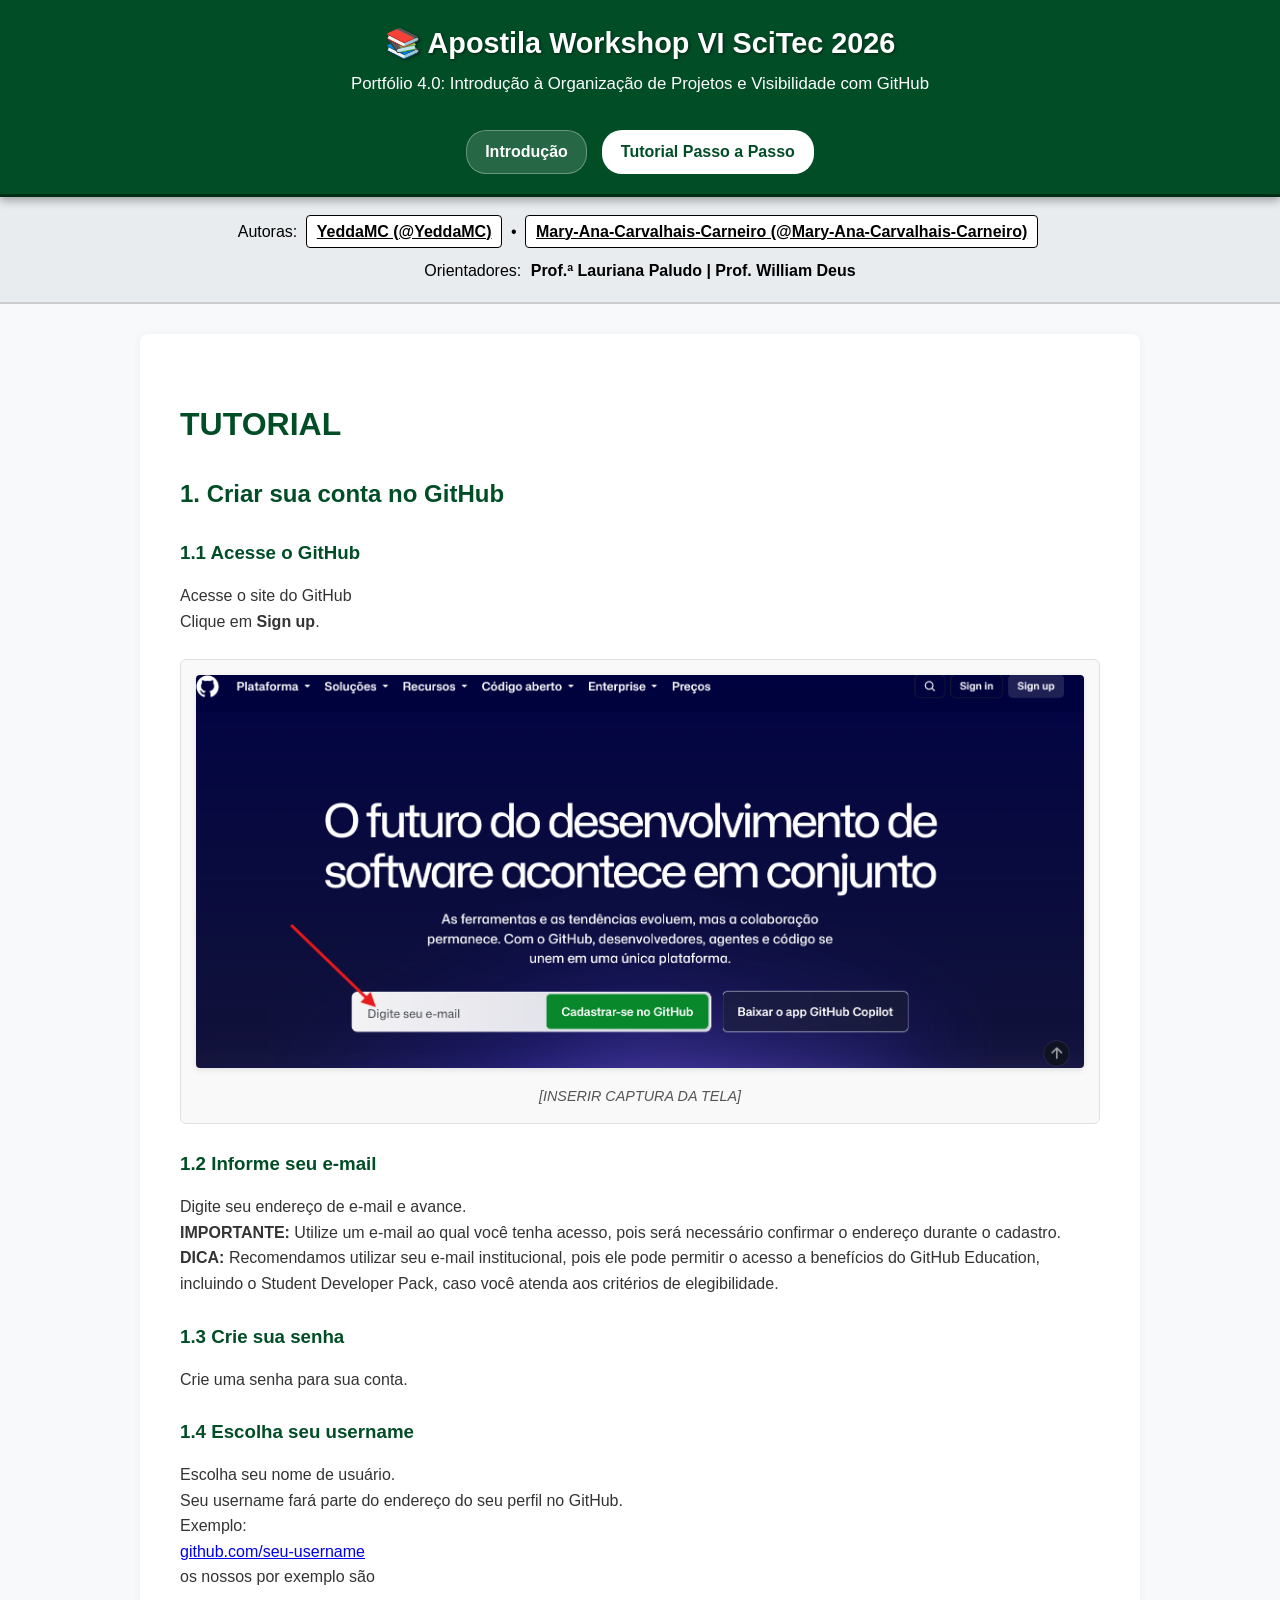
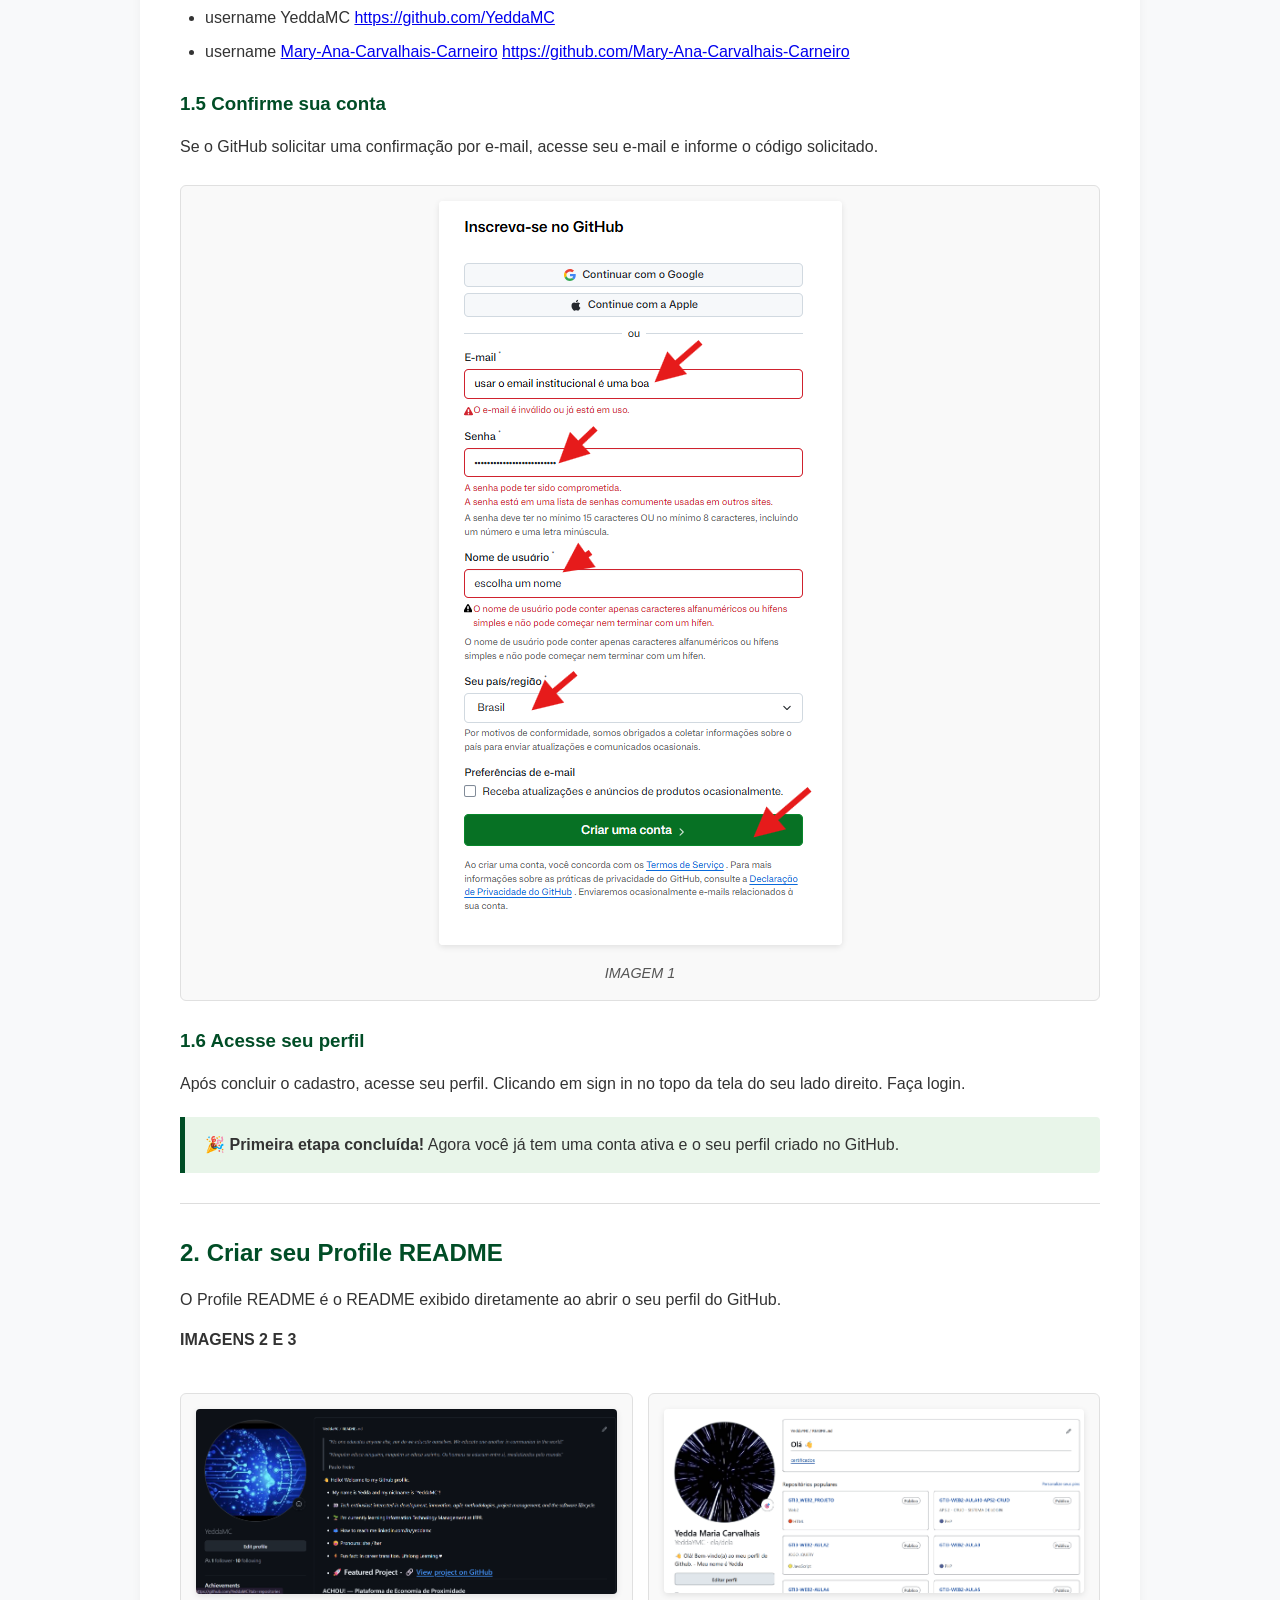
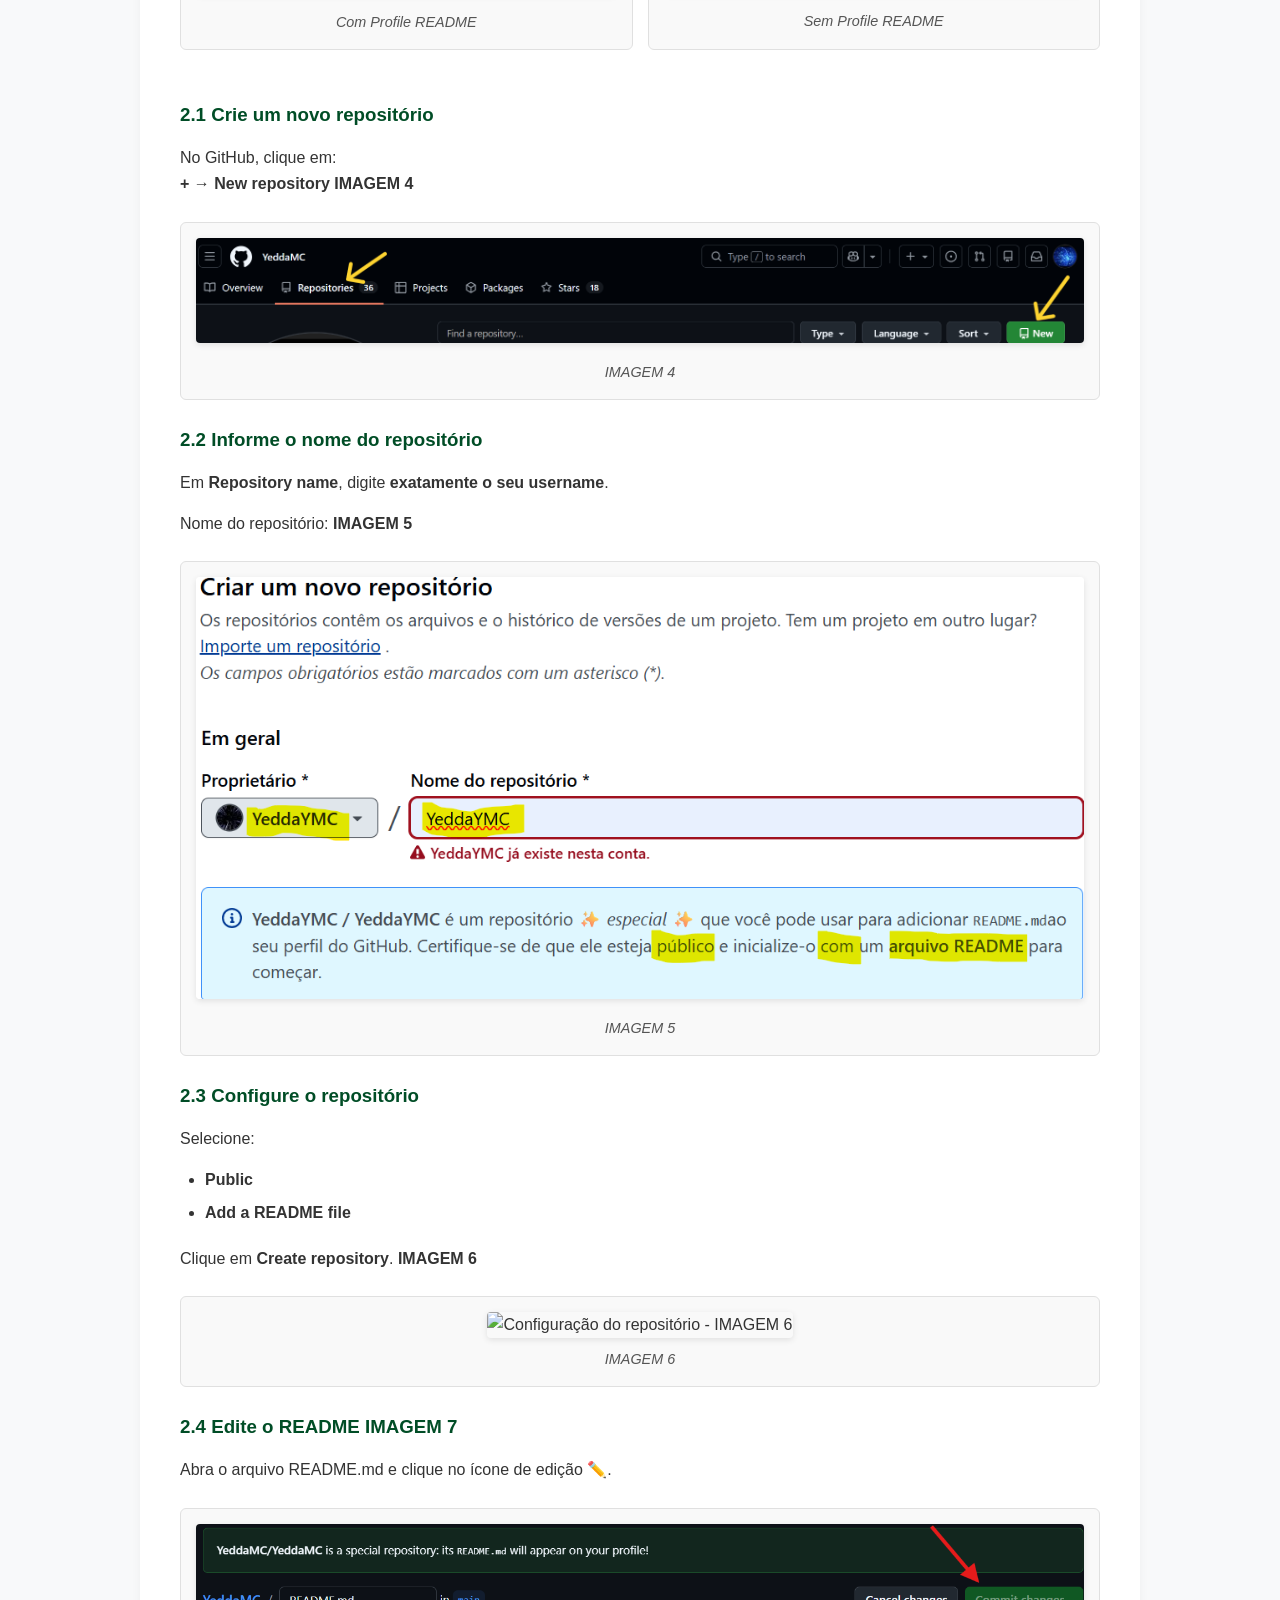
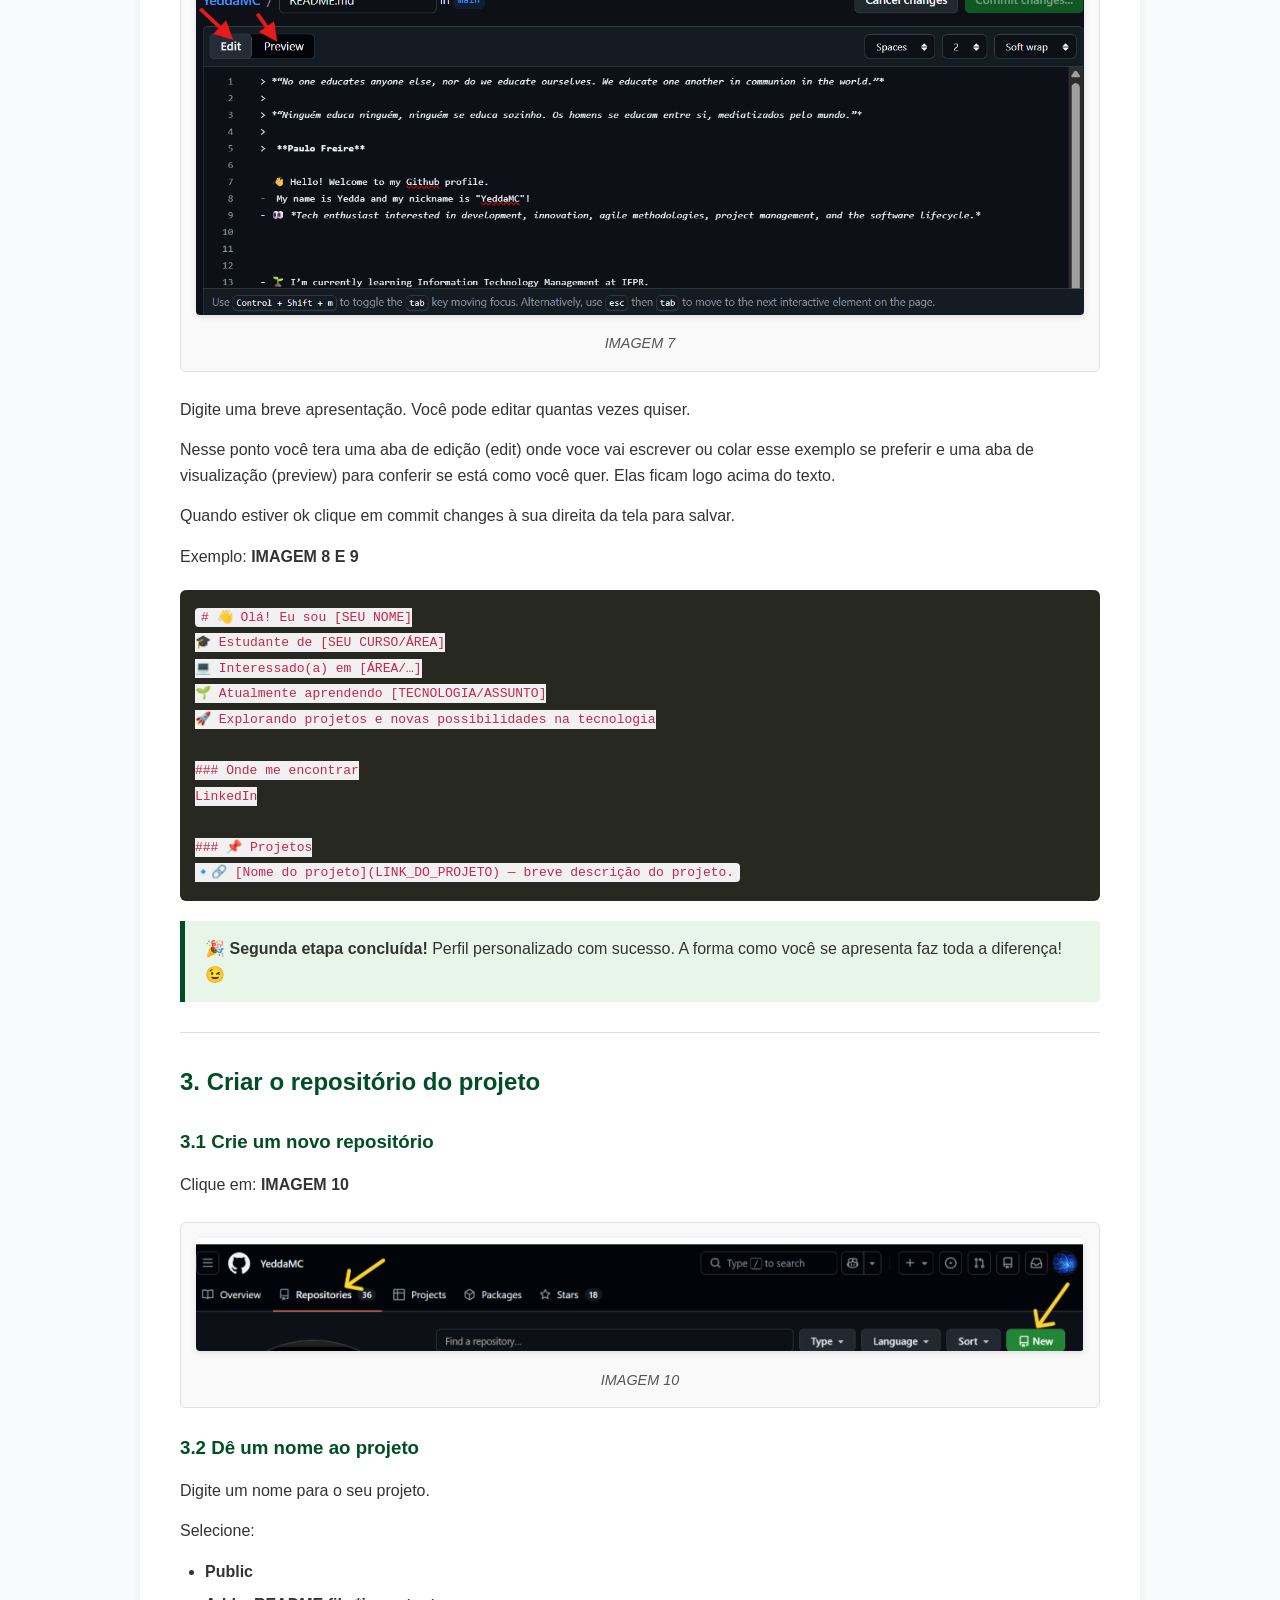
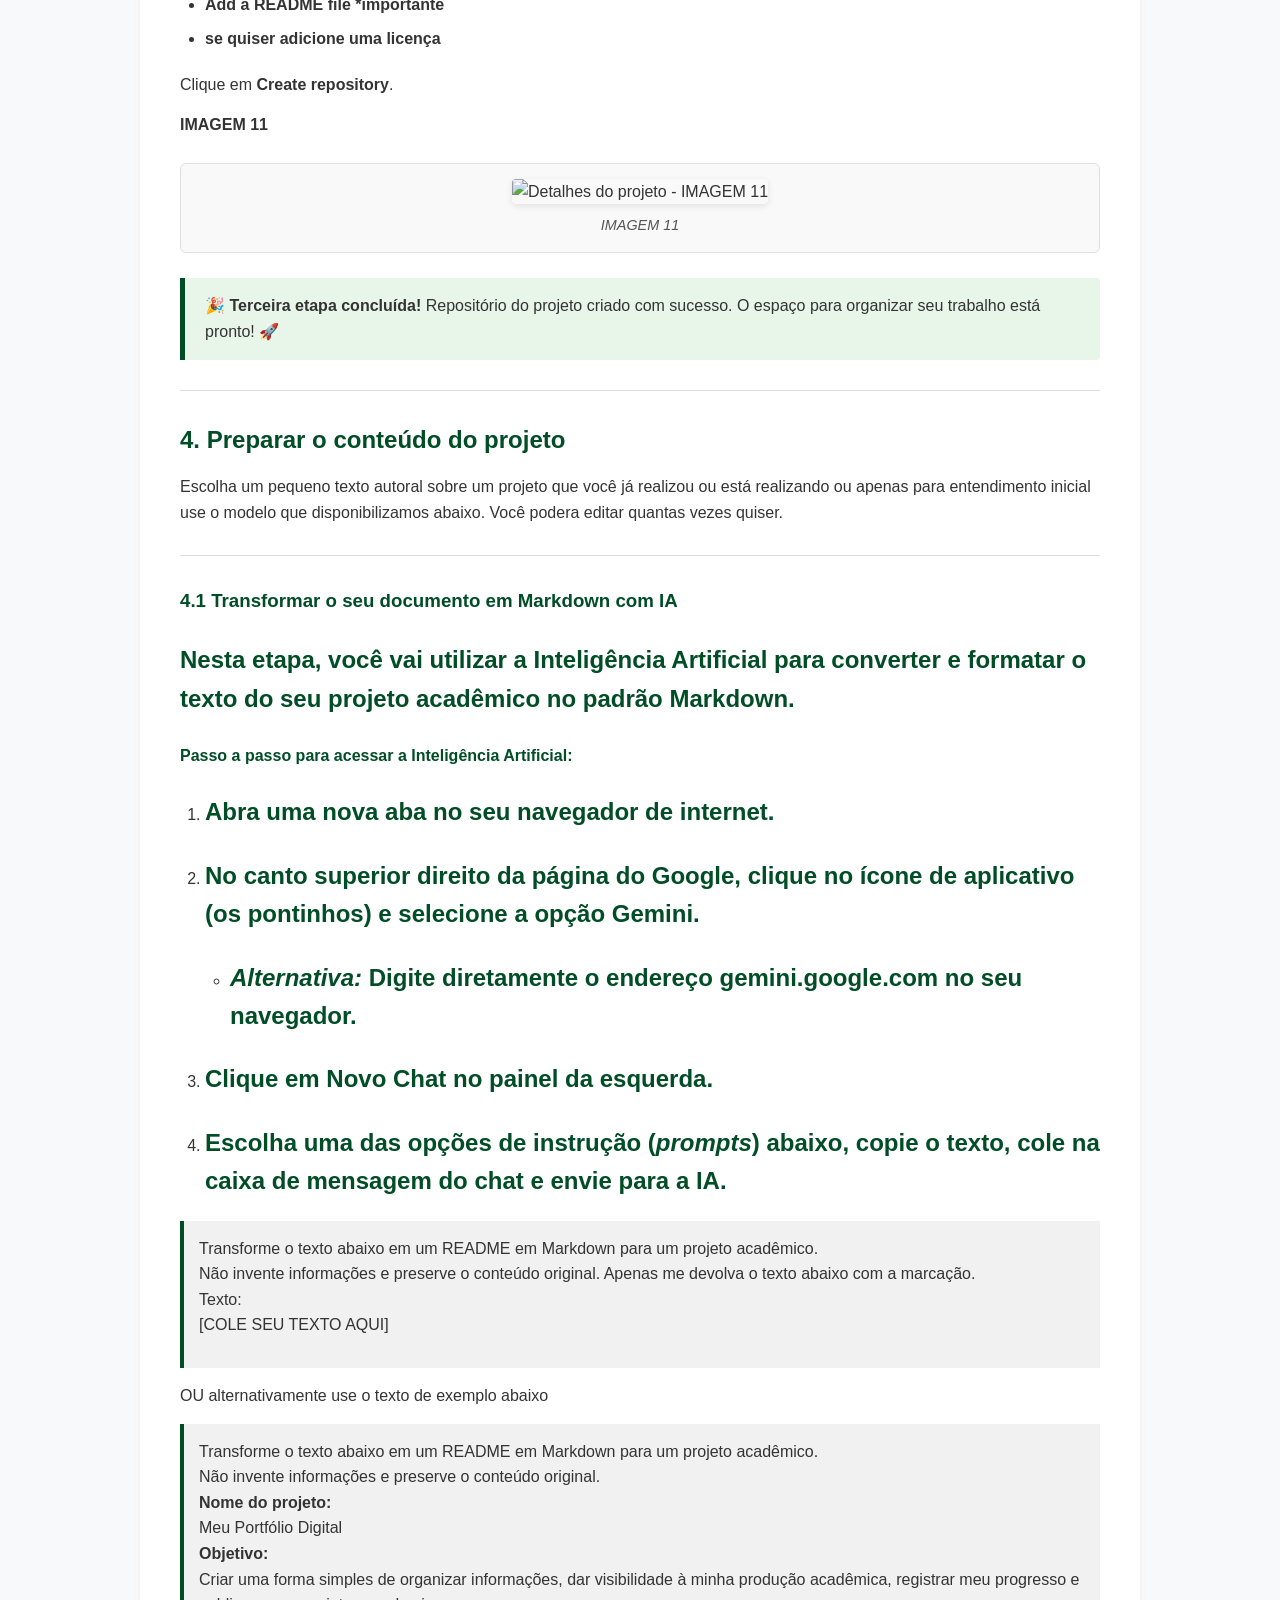
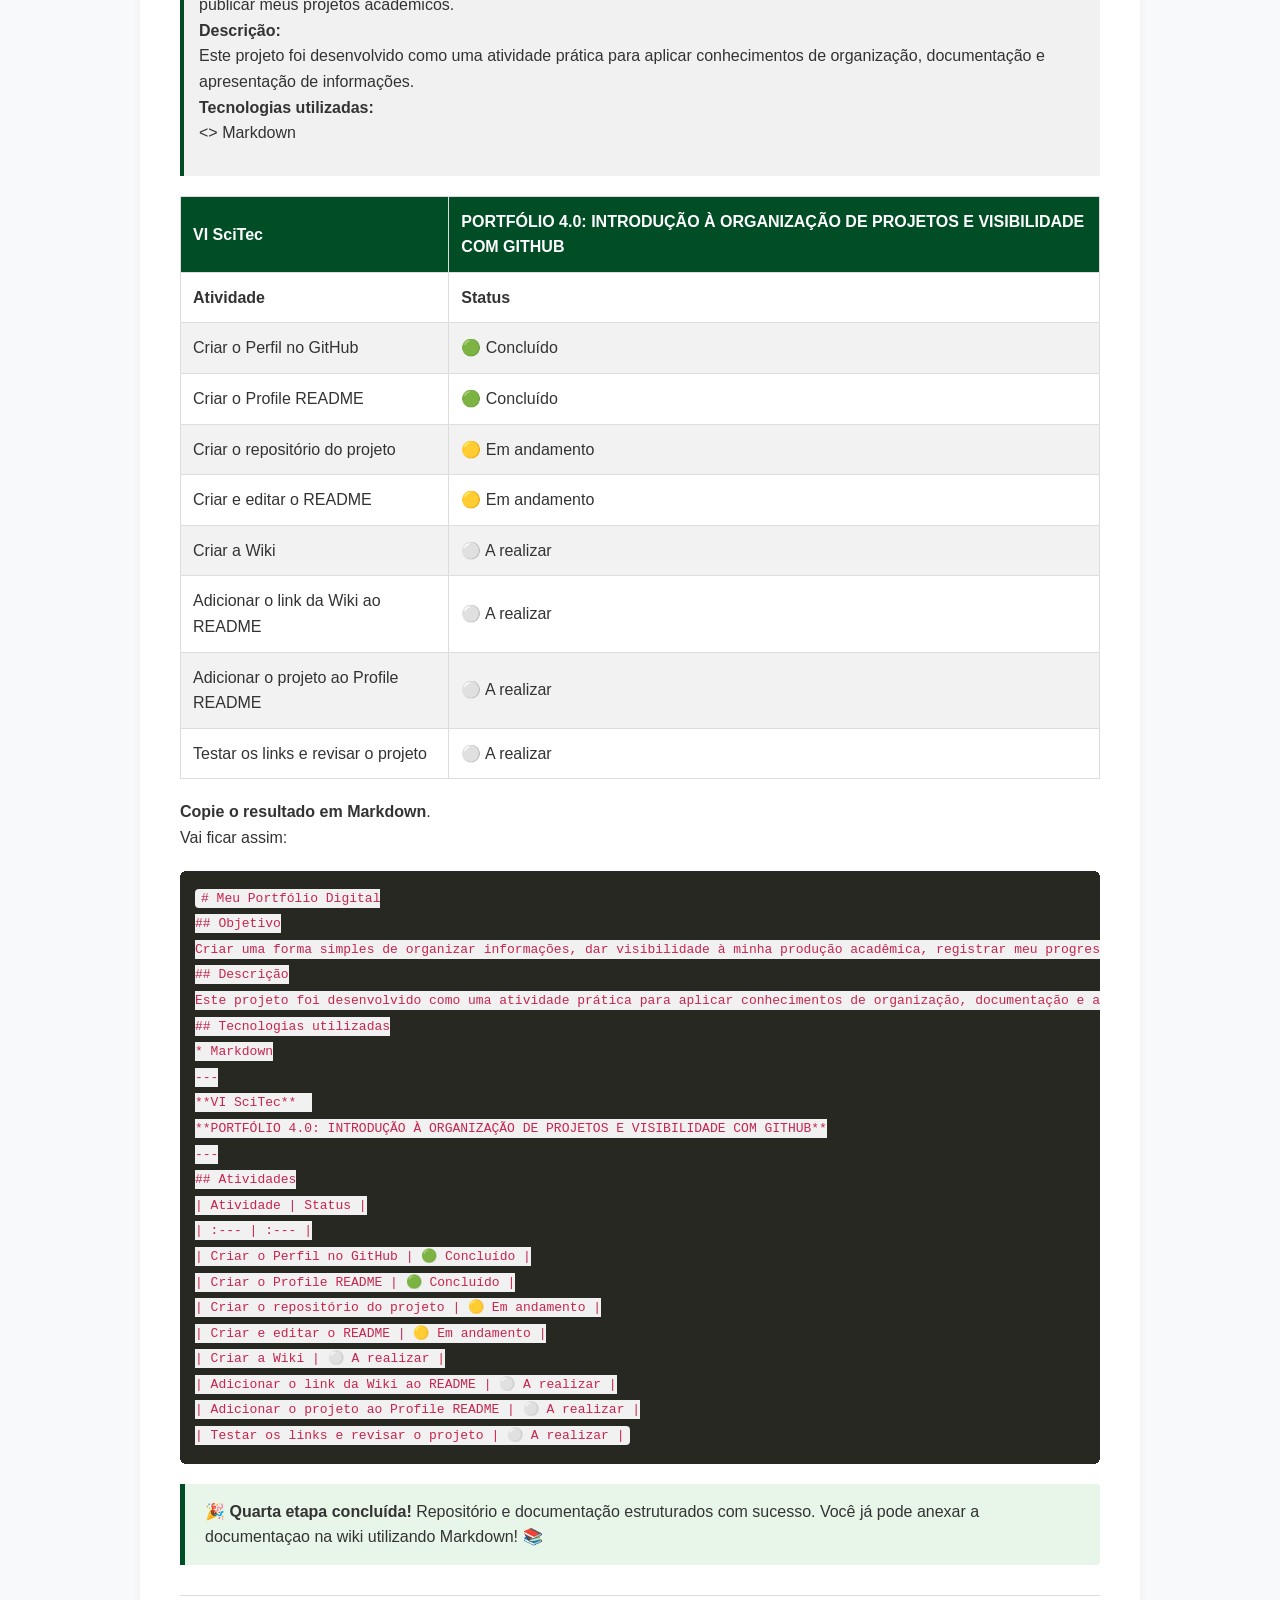
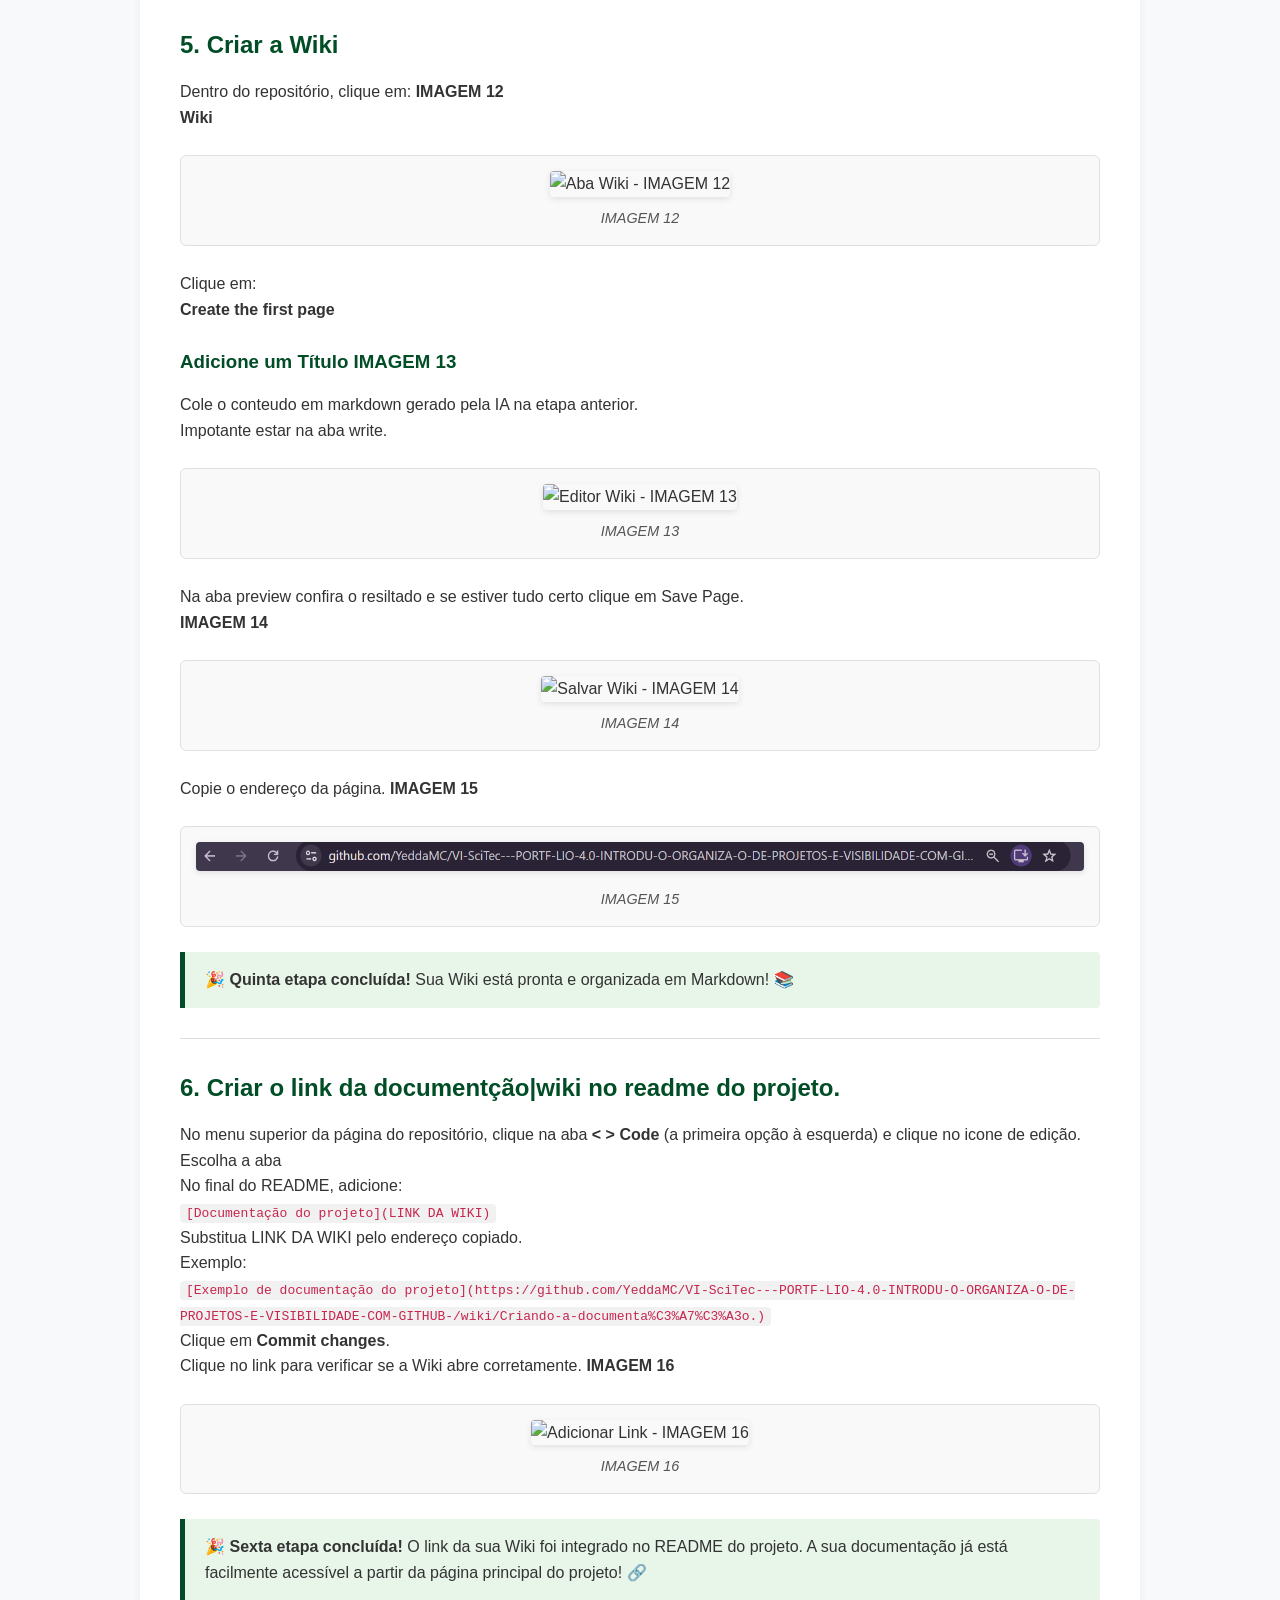
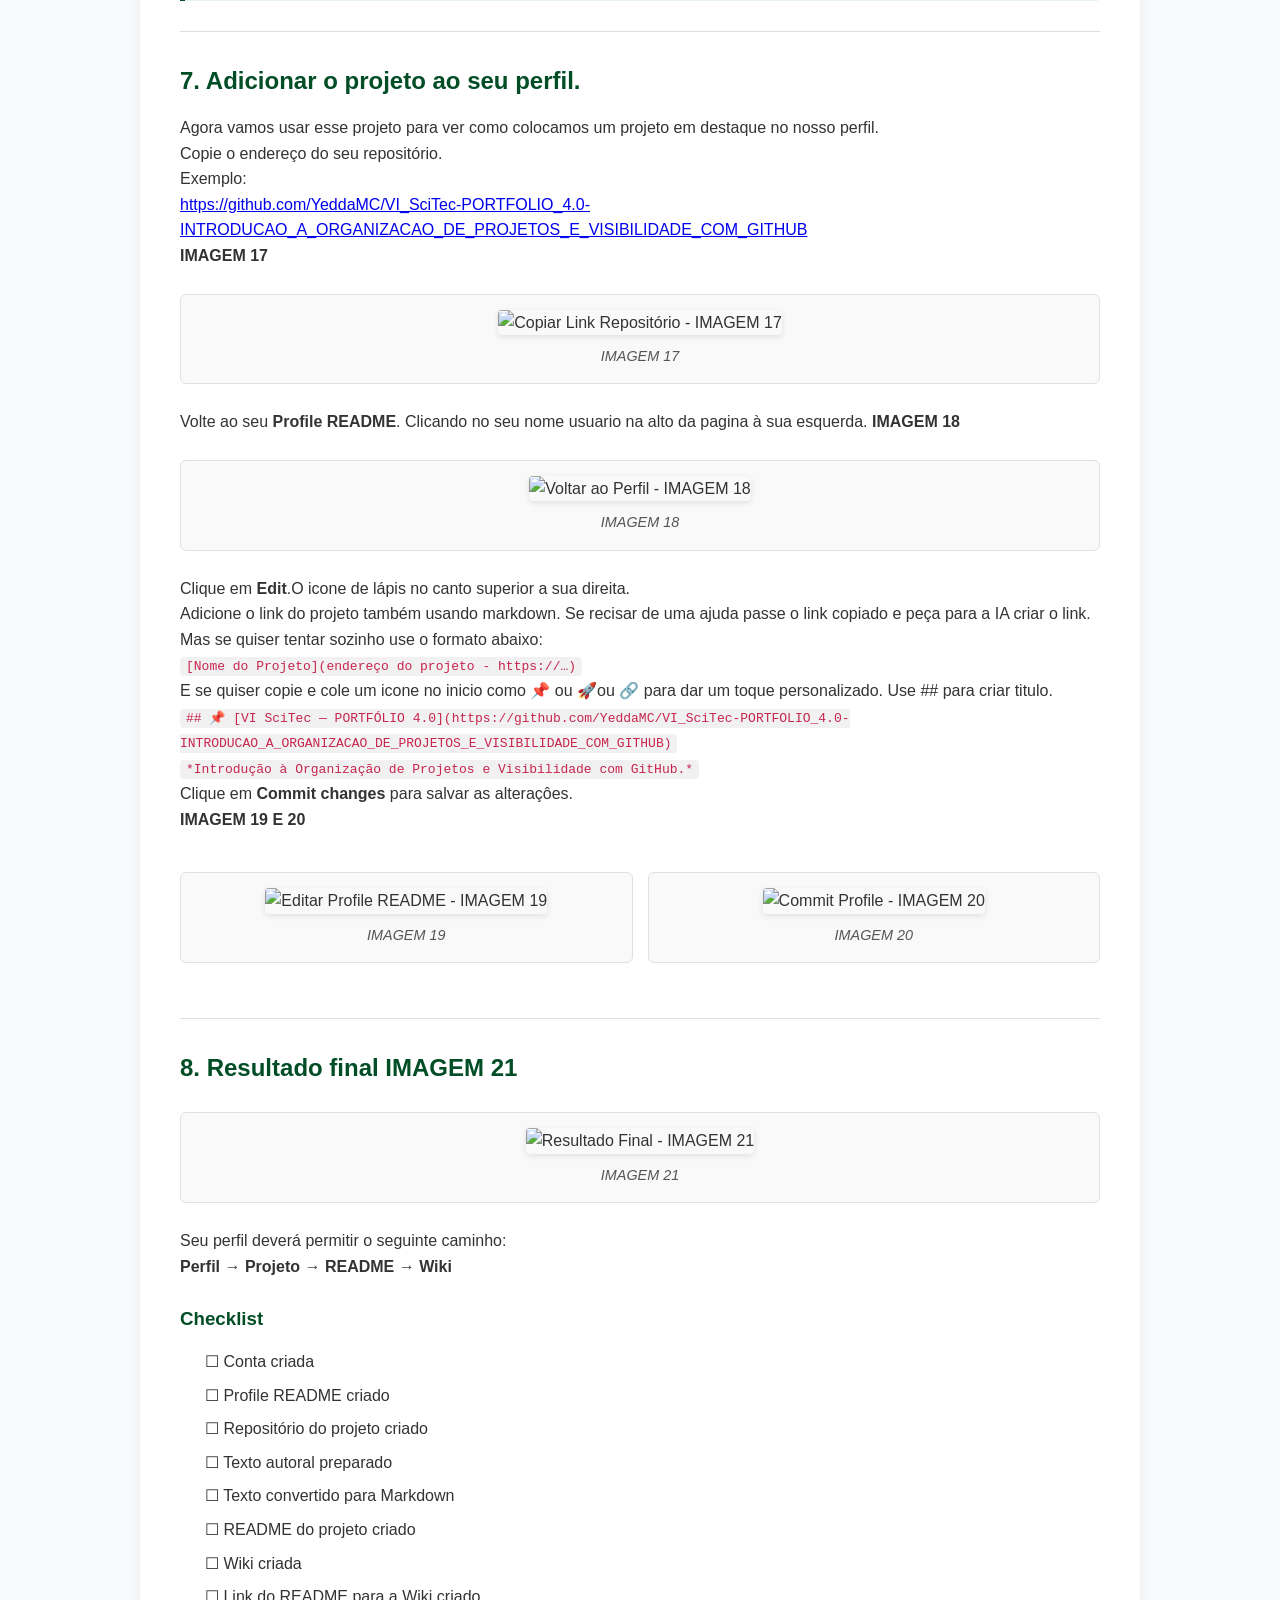
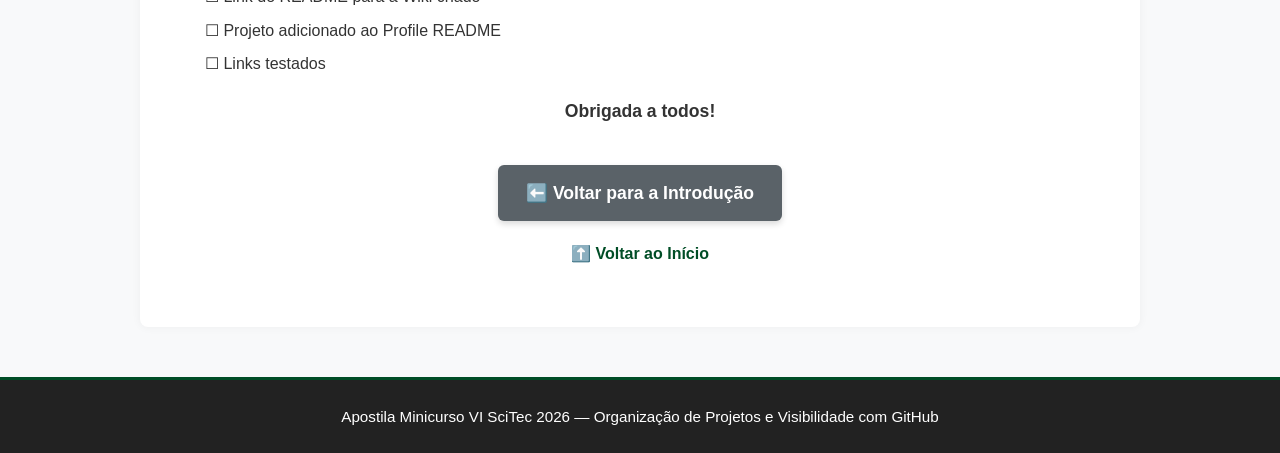
==== tutorial.html @ bb315725 "Refactor comments and update image paths in tutorial.html Updated comments and image paths for clari" ====
<!DOCTYPE html>
<html lang="pt-BR">

<head>
  <meta charset="UTF-8">
  <meta name="viewport" content="width=device-width, initial-scale=1.0">
  <title>VI SciTec 2026 - Tutorial Passo a Passo</title>
  <link rel="stylesheet" href="styles.css">
  <script src="script.js" defer></script>
</head>

<body id="PROJETO">

  <!-- NAVBAR COM TÍTULO E SUBTÍTULO -->
  <nav class="navbar">
    <div class="nav-container">
      <div class="nav-header-title">
        <a class="nav-brand-title" href="https://ifpr.edu.br/pinhais/pesquisa-extensao-e-inovacao/scitec/" target="_blank">
          📚 Apostila Workshop VI SciTec 2026
        </a>
        <p class="nav-subtitle">Portfólio 4.0: Introdução à Organização de Projetos e Visibilidade com GitHub</p>
      </div>

      <div class="nav-links">
        <a class="nav-link" href="index.html">Introdução</a>
        <a class="nav-link active" href="tutorial.html">Tutorial Passo a Passo</a>
      </div>
    </div>
  </nav>

  <!-- BLOCO DE CRÉDITOS ORGANIZADO E ALINHADO -->
  <div class="header-creditos-box">
    <div class="creditos-container">
      <div class="creditos-linha">
        <span class="creditos-label">Autoras:</span>
        <a href="https://github.com/YeddaMC" target="_blank" class="author-link">YeddaMC (@YeddaMC)</a>
        <span class="divisor">•</span>
        <a href="https://github.com/Mary-Ana-Carvalhais-Carneiro" target="_blank" class="author-link">Mary-Ana-Carvalhais-Carneiro (@Mary-Ana-Carvalhais-Carneiro)</a>
      </div>
      <div class="creditos-linha">
        <span class="creditos-label">Orientadores:</span>
        <span class="orientadores-texto">Prof.ª Lauriana Paludo | Prof. William Deus</span>
      </div>
    </div>
  </div>

  <div class="container">

    <h1>TUTORIAL</h1>

    <!-- 1. CRIAR SUA CONTA NO GITHUB -->
    <h2>1. Criar sua conta no GitHub</h2>

    <h3>1.1 Acesse o GitHub</h3>
    <p>Acesse o site do GitHub<br>Clique em <strong>Sign up</strong>.</p>
    <figure class="img-container">
      <img src="APOSTILA%20IMAGENS/Captura%20de%20tela%202026-09-19%20163440.png" alt="Captura da Tela de Cadastro">
      <figcaption>[INSERIR CAPTURA DA TELA]</figcaption>
    </figure>

    <h3>1.2 Informe seu e-mail</h3>
    <p>Digite seu endereço de e-mail e avance.<br>
    <strong>IMPORTANTE:</strong> Utilize um e-mail ao qual você tenha acesso, pois será necessário confirmar o endereço durante o cadastro.<br>
    <strong>DICA:</strong> Recomendamos utilizar seu e-mail institucional, pois ele pode permitir o acesso a benefícios do GitHub Education, incluindo o Student Developer Pack, caso você atenda aos critérios de elegibilidade.</p>

    <h3>1.3 Crie sua senha</h3>
    <p>Crie uma senha para sua conta.</p>

    <h3>1.4 Escolha seu username</h3>
    <p>Escolha seu nome de usuário.<br>
    Seu username fará parte do endereço do seu perfil no GitHub.<br>
    Exemplo:<br>
    <a href="http://github.com/seu-username" target="_blank">github.com/seu-username</a><br>
    os nossos por exemplo são</p>
    <ul>
      <li>username YeddaMC <a href="https://github.com/YeddaMC" target="_blank">https://github.com/YeddaMC</a></li>
      <li>username <a href="https://github.com/Mary-Ana-Carvalhais-Carneiro" target="_blank">Mary-Ana-Carvalhais-Carneiro</a> <a href="https://github.com/Mary-Ana-Carvalhais-Carneiro" target="_blank">https://github.com/Mary-Ana-Carvalhais-Carneiro</a></li>
    </ul>

    <h3>1.5 Confirme sua conta</h3>
    <p>Se o GitHub solicitar uma confirmação por e-mail, acesse seu e-mail e informe o código solicitado.</p>
    <figure class="img-container">
      <img src="APOSTILA%20IMAGENS/IMAGEM%201.png" alt="Confirmação de e-mail - IMAGEM 1">
      <figcaption>IMAGEM 1</figcaption>
    </figure>

    <h3>1.6 Acesse seu perfil</h3>
    <p>Após concluir o cadastro, acesse seu perfil. Clicando em sign in no topo da tela do seu lado direito. Faça login.</p>
    <blockquote>🎉 <strong>Primeira etapa concluída!</strong> Agora você já tem uma conta ativa e o seu perfil criado no GitHub.</blockquote>

    <hr>

    <!-- 2. CRIAR SEU PROFILE README -->
    <h2>2. Criar seu Profile README</h2>
    <p>O Profile README é o README exibido diretamente ao abrir o seu perfil do GitHub.</p>

    <p><strong>IMAGENS 2 E 3</strong></p>
    <div style="display: flex; gap: 15px; flex-wrap: wrap;">
      <figure class="img-container" style="flex: 1; min-width: 250px;">
        <img src="APOSTILA%20IMAGENS/2.png" alt="Com Profile README">
        <figcaption>Com Profile README</figcaption>
      </figure>
      <figure class="img-container" style="flex: 1; min-width: 250px;">
        <img src="APOSTILA%20IMAGENS/3.png" alt="Sem Profile README">
        <figcaption>Sem Profile README</figcaption>
      </figure>
    </div>

    <h3>2.1 Crie um novo repositório</h3>
    <p>No GitHub, clique em:<br><strong>+ → New repository IMAGEM 4</strong></p>
    <figure class="img-container">
      <img src="APOSTILA%20IMAGENS/4.png" alt="Criar repositório - IMAGEM 4">
      <figcaption>IMAGEM 4</figcaption>
    </figure>

    <h3>2.2 Informe o nome do repositório</h3>
    <p>Em <strong>Repository name</strong>, digite <strong>exatamente o seu username</strong>.</p>
    <p>Nome do repositório: <strong>IMAGEM 5</strong></p>
    <figure class="img-container">
      <img src="APOSTILA%20IMAGENS/5.png" alt="Nome do repositório - IMAGEM 5">
      <figcaption>IMAGEM 5</figcaption>
    </figure>

    <h3>2.3 Configure o repositório</h3>
    <p>Selecione:</p>
    <ul>
      <li><strong>Public</strong></li>
      <li><strong>Add a README file</strong></li>
    </ul>
    <p>Clique em <strong>Create repository</strong>. <strong>IMAGEM 6</strong></p>
    <figure class="img-container">
      <img src="APOSTILA%20IMAGENS/6-7.png" alt="Configuração do repositório - IMAGEM 6">
      <figcaption>IMAGEM 6</figcaption>
    </figure>

    <h3>2.4 Edite o README IMAGEM 7</h3>
    <p>Abra o arquivo README.md e clique no ícone de edição ✏️.</p>
    <figure class="img-container">
      <img src="APOSTILA%20IMAGENS/8-9.png" alt="Editar README - IMAGEM 7">
      <figcaption>IMAGEM 7</figcaption>
    </figure>

    <p>Digite uma breve apresentação. Você pode editar quantas vezes quiser.</p>
    <p>Nesse ponto você tera uma aba de edição (edit) onde voce vai escrever ou colar esse exemplo se preferir e uma aba de visualização (preview) para conferir se está como você quer. Elas ficam logo acima do texto.</p>
    <p>Quando estiver ok clique em commit changes à sua direita da tela para salvar.</p>

    <p>Exemplo: <strong>IMAGEM 8 E 9</strong></p>
    <pre><code># 👋 Olá! Eu sou [SEU NOME]
🎓 Estudante de [SEU CURSO/ÁREA]
💻 Interessado(a) em [ÁREA/…]
🌱 Atualmente aprendendo [TECNOLOGIA/ASSUNTO]
🚀 Explorando projetos e novas possibilidades na tecnologia

### Onde me encontrar
LinkedIn

### 📌 Projetos
🔹🔗 [Nome do projeto](LINK_DO_PROJETO) — breve descrição do projeto.</code></pre>

    <blockquote>🎉 <strong>Segunda etapa concluída!</strong> Perfil personalizado com sucesso. A forma como você se apresenta faz toda a diferença! 😉</blockquote>

    <hr>

    <!-- 3. CRIAR O REPOSITÓRIO DO PROJETO -->
    <h2>3. Criar o repositório do projeto</h2>

    <h3>3.1 Crie um novo repositório</h3>
    <p>Clique em: <strong>IMAGEM 10</strong></p>
    <figure class="img-container">
      <img src="APOSTILA%20IMAGENS/10.png" alt="Novo repositório de projeto - IMAGEM 10">
      <figcaption>IMAGEM 10</figcaption>
    </figure>

    <h3>3.2 Dê um nome ao projeto</h3>
    <p>Digite um nome para o seu projeto.</p>
    <p>Selecione:</p>
    <ul>
      <li><strong>Public</strong></li>
      <li><strong>Add a README file *importante</strong></li>
      <li><strong>se quiser adicione uma licença</strong></li>
    </ul>
    <p>Clique em <strong>Create repository</strong>.</p>
    <p><strong>IMAGEM 11</strong></p>
    <figure class="img-container">
      <img src="APOSTILA%20IMAGENS/11.png" alt="Detalhes do projeto - IMAGEM 11">
      <figcaption>IMAGEM 11</figcaption>
    </figure>

    <blockquote>🎉 <strong>Terceira etapa concluída!</strong> Repositório do projeto criado com sucesso. O espaço para organizar seu trabalho está pronto! 🚀</blockquote>

    <hr>

    <!-- 4. PREPARAR O CONTEÚDO DO PROJETO -->
    <h2>4. Preparar o conteúdo do projeto</h2>
    <p>Escolha um pequeno texto autoral sobre um projeto que você já realizou ou está realizando ou apenas para entendimento inicial use o modelo que disponibilizamos abaixo. Você podera editar quantas vezes quiser.</p>

    <hr>

    <h3>4.1 Transformar o seu documento em Markdown com IA</h3>
    <h2>Nesta etapa, você vai utilizar a Inteligência Artificial para converter e formatar o texto do seu projeto acadêmico no padrão Markdown.</h2>

    <h4>Passo a passo para acessar a Inteligência Artificial:</h4>
    <ol>
      <li><h2>Abra uma nova aba no seu navegador de internet.</h2></li>
      <li><h2>No canto superior direito da página do Google, clique no ícone de aplicativo (os pontinhos) e selecione a opção Gemini.</h2>
        <ul>
          <li><h2><em>Alternativa:</em> Digite diretamente o endereço gemini.google.com no seu navegador.</h2></li>
        </ul>
      </li>
      <li><h2>Clique em Novo Chat no painel da esquerda.</h2></li>
      <li><h2>Escolha uma das opções de instrução (<em>prompts</em>) abaixo, copie o texto, cole na caixa de mensagem do chat e envie para a IA.</h2></li>
    </ol>

    <div style="background-color: #f1f1f1; padding: 15px; border-left: 4px solid #004d26; margin: 15px 0;">
      <p>Transforme o texto abaixo em um README em Markdown para um projeto acadêmico.<br>
      Não invente informações e preserve o conteúdo original. Apenas me devolva o texto abaixo com a marcação.<br>
      Texto:<br>
      [COLE SEU TEXTO AQUI]</p>
    </div>

    <p>OU alternativamente use o texto de exemplo abaixo</p>

    <div style="background-color: #f1f1f1; padding: 15px; border-left: 4px solid #004d26; margin: 15px 0;">
      <p>Transforme o texto abaixo em um README em Markdown para um projeto acadêmico.<br>
      Não invente informações e preserve o conteúdo original.<br>
      <strong>Nome do projeto:</strong><br>
      Meu Portfólio Digital<br>
      <strong>Objetivo:</strong><br>
      Criar uma forma simples de organizar informações, dar visibilidade à minha produção acadêmica, registrar meu progresso e publicar meus projetos academicos.<br>
      <strong>Descrição:</strong><br>
      Este projeto foi desenvolvido como uma atividade prática para aplicar conhecimentos de organização, documentação e apresentação de informações.<br>
      <strong>Tecnologias utilizadas:</strong><br>
      &lt;&gt; Markdown</p>
    </div>

    <table>
      <thead>
        <tr>
          <th>VI SciTec</th>
          <th>PORTFÓLIO 4.0: INTRODUÇÃO À ORGANIZAÇÃO DE PROJETOS E VISIBILIDADE COM GITHUB</th>
        </tr>
      </thead>
      <tbody>
        <tr>
          <td><strong>Atividade</strong></td>
          <td><strong>Status</strong></td>
        </tr>
        <tr>
          <td>Criar o Perfil no GitHub</td>
          <td>🟢 Concluído</td>
        </tr>
        <tr>
          <td>Criar o Profile README</td>
          <td>🟢 Concluído</td>
        </tr>
        <tr>
          <td>Criar o repositório do projeto</td>
          <td>🟡 Em andamento</td>
        </tr>
        <tr>
          <td>Criar e editar o README</td>
          <td>🟡 Em andamento</td>
        </tr>
        <tr>
          <td>Criar a Wiki</td>
          <td>⚪ A realizar</td>
        </tr>
        <tr>
          <td>Adicionar o link da Wiki ao README</td>
          <td>⚪ A realizar</td>
        </tr>
        <tr>
          <td>Adicionar o projeto ao Profile README</td>
          <td>⚪ A realizar</td>
        </tr>
        <tr>
          <td>Testar os links e revisar o projeto</td>
          <td>⚪ A realizar</td>
        </tr>
      </tbody>
    </table>

    <p><strong>Copie o resultado em Markdown</strong>.<br>
    Vai ficar assim:</p>

    <pre><code># Meu Portfólio Digital
## Objetivo
Criar uma forma simples de organizar informações, dar visibilidade à minha produção acadêmica, registrar meu progresso e publicar meus projetos academicos.
## Descrição
Este projeto foi desenvolvido como uma atividade prática para aplicar conhecimentos de organização, documentação e apresentação de informações.
## Tecnologias utilizadas
* Markdown
---
**VI SciTec**  
**PORTFÓLIO 4.0: INTRODUÇÃO À ORGANIZAÇÃO DE PROJETOS E VISIBILIDADE COM GITHUB**
---
## Atividades
| Atividade | Status |
| :--- | :--- |
| Criar o Perfil no GitHub | 🟢 Concluído |
| Criar o Profile README | 🟢 Concluído |
| Criar o repositório do projeto | 🟡 Em andamento |
| Criar e editar o README | 🟡 Em andamento |
| Criar a Wiki | ⚪ A realizar |
| Adicionar o link da Wiki ao README | ⚪ A realizar |
| Adicionar o projeto ao Profile README | ⚪ A realizar |
| Testar os links e revisar o projeto | ⚪ A realizar |</code></pre>

    <blockquote>🎉 <strong>Quarta etapa concluída!</strong> Repositório e documentação estruturados com sucesso. Você já pode anexar a documentaçao na wiki utilizando Markdown! 📚</blockquote>

    <hr>

    <!-- 5. CRIAR A WIKI -->
    <h2>5. Criar a Wiki</h2>
    <p>Dentro do repositório, clique em: <strong>IMAGEM 12</strong><br>
    <strong>Wiki</strong></p>
    <figure class="img-container">
      <img src="APOSTILA%20IMAGENS/13.png" alt="Aba Wiki - IMAGEM 12">
      <figcaption>IMAGEM 12</figcaption>
    </figure>

    <p>Clique em:<br>
    <strong>Create the first page</strong></p>

    <h3>Adicione um Título IMAGEM 13</h3>
    <p>Cole o conteudo em markdown gerado pela IA na etapa anterior.<br>
    Impotante estar na aba write.</p>
    <figure class="img-container">
      <img src="APOSTILA%20IMAGENS/14.png" alt="Editor Wiki - IMAGEM 13">
      <figcaption>IMAGEM 13</figcaption>
    </figure>

    <p>Na aba preview confira o resiltado e se estiver tudo certo clique em Save Page.<br>
    <strong>IMAGEM 14</strong></p>
    <figure class="img-container">
      <img src="APOSTILA%20IMAGENS/15.png" alt="Salvar Wiki - IMAGEM 14">
      <figcaption>IMAGEM 14</figcaption>
    </figure>

    <p>Copie o endereço da página. <strong>IMAGEM 15</strong></p>
    <figure class="img-container">
      <img src="APOSTILA%20IMAGENS/endere%C3%A7o%20da%20wiki.png" alt="Copiar URL Wiki - IMAGEM 15">
      <figcaption>IMAGEM 15</figcaption>
    </figure>

    <blockquote>🎉 <strong>Quinta etapa concluída!</strong> Sua Wiki está pronta e organizada em Markdown! 📚</blockquote>

    <hr>

    <!-- 6. CRIAR O LINK DA DOCUMENTAÇÃO/WIKI NO README DO PROJETO -->
    <h2>6. Criar o link da documentção|wiki no readme do projeto.</h2>
    <p>No menu superior da página do repositório, clique na aba <strong>&lt; &gt; Code</strong> (a primeira opção à esquerda) e clique no icone de edição.<br>
    Escolha a aba<br>
    No final do README, adicione:<br>
    <code>[Documentação do projeto](LINK DA WIKI)</code><br>
    Substitua LINK DA WIKI pelo endereço copiado.<br>
    Exemplo:<br>
    <code>[Exemplo de documentação do projeto](https://github.com/YeddaMC/VI-SciTec---PORTF-LIO-4.0-INTRODU-O-ORGANIZA-O-DE-PROJETOS-E-VISIBILIDADE-COM-GITHUB-/wiki/Criando-a-documenta%C3%A7%C3%A3o.)</code><br>
    Clique em <strong>Commit changes</strong>.<br>
    Clique no link para verificar se a Wiki abre corretamente. <strong>IMAGEM 16</strong></p>
    <figure class="img-container">
      <img src="APOSTILA%20IMAGENS/16.png" alt="Adicionar Link - IMAGEM 16">
      <figcaption>IMAGEM 16</figcaption>
    </figure>

    <blockquote>🎉 <strong>Sexta etapa concluída!</strong> O link da sua Wiki foi integrado no README do projeto. A sua documentação já está facilmente acessível a partir da página principal do projeto! 🔗</blockquote>

    <hr>

    <!-- 7. ADICIONAR O PROJETO AO SEU PERFIL -->
    <h2>7. Adicionar o projeto ao seu perfil.</h2>
    <p>Agora vamos usar esse projeto para ver como colocamos um projeto em destaque no nosso perfil.<br>
    Copie o endereço do seu repositório.<br>
    Exemplo:<br>
    <a href="https://github.com/YeddaMC/VI_SciTec-PORTFOLIO_4.0-INTRODUCAO_A_ORGANIZACAO_DE_PROJETOS_E_VISIBILIDADE_COM_GITHUB" target="_blank">https://github.com/YeddaMC/VI_SciTec-PORTFOLIO_4.0-INTRODUCAO_A_ORGANIZACAO_DE_PROJETOS_E_VISIBILIDADE_COM_GITHUB</a><br>
    <strong>IMAGEM 17</strong></p>
    <figure class="img-container">
      <img src="APOSTILA%20IMAGENS/17.png" alt="Copiar Link Repositório - IMAGEM 17">
      <figcaption>IMAGEM 17</figcaption>
    </figure>

    <p>Volte ao seu <strong>Profile README</strong>. Clicando no seu nome usuario na alto da pagina à sua esquerda. <strong>IMAGEM 18</strong></p>
    <figure class="img-container">
      <img src="APOSTILA%20IMAGENS/18.png" alt="Voltar ao Perfil - IMAGEM 18">
      <figcaption>IMAGEM 18</figcaption>
    </figure>

    <p>Clique em <strong>Edit</strong>.O icone de lápis no canto superior a sua direita.<br>
    Adicione o link do projeto também usando markdown. Se recisar de uma ajuda passe o link copiado e peça para a IA criar o link. Mas se quiser tentar sozinho use o formato abaixo:<br>
    <code>[Nome do Projeto](endereço do projeto - https://…)</code><br>
    E se quiser copie e cole um icone no inicio como 📌 ou 🚀ou 🔗 para dar um toque personalizado. Use ## para criar titulo.<br>
    <code>## 📌 [VI SciTec — PORTFÓLIO 4.0](https://github.com/YeddaMC/VI_SciTec-PORTFOLIO_4.0-INTRODUCAO_A_ORGANIZACAO_DE_PROJETOS_E_VISIBILIDADE_COM_GITHUB)</code><br>
    <code>*Introdução à Organização de Projetos e Visibilidade com GitHub.*</code><br>
    Clique em <strong>Commit changes</strong> para salvar as alteraçôes.<br>
    <strong>IMAGEM 19 E 20</strong></p>

    <div style="display: flex; gap: 15px; flex-wrap: wrap;">
      <figure class="img-container" style="flex: 1; min-width: 250px;">
        <img src="APOSTILA%20IMAGENS/19.png" alt="Editar Profile README - IMAGEM 19">
        <figcaption>IMAGEM 19</figcaption>
      </figure>
      <figure class="img-container" style="flex: 1; min-width: 250px;">
        <img src="APOSTILA%20IMAGENS/20.png" alt="Commit Profile - IMAGEM 20">
        <figcaption>IMAGEM 20</figcaption>
      </figure>
    </div>

    <hr>

    <!-- 8. RESULTADO FINAL -->
    <h2>8. Resultado final IMAGEM 21</h2>
    <figure class="img-container">
      <img src="APOSTILA%20IMAGENS/21.png" alt="Resultado Final - IMAGEM 21">
      <figcaption>IMAGEM 21</figcaption>
    </figure>

    <p>Seu perfil deverá permitir o seguinte caminho:<br>
    <strong>Perfil → Projeto → README → Wiki</strong></p>

    <h3>Checklist</h3>
    <ul style="list-style-type: none; padding-left: 0;">
      <li>☐ Conta criada</li>
      <li>☐ Profile README criado</li>
      <li>☐ Repositório do projeto criado</li>
      <li>☐ Texto autoral preparado</li>
      <li>☐ Texto convertido para Markdown</li>
      <li>☐ README do projeto criado</li>
      <li>☐ Wiki criada</li>
      <li>☐ Link do README para a Wiki criado</li>
      <li>☐ Projeto adicionado ao Profile README</li>
      <li>☐ Links testados</li>
    </ul>

    <p style="text-align: center; font-size: 1.1rem; margin-top: 20px;"><strong>Obrigada a todos!</strong></p>

    <div class="btn-navigation">
      <a href="index.html" class="btn btn-secondary">⬅️ Voltar para a Introdução</a>
    </div>

    <div class="top-link">
      <a href="#inicio">⬆️ Voltar ao Início</a>
    </div>

  </div>

  <footer>
    <p>Apostila Minicurso VI SciTec 2026 — Organização de Projetos e Visibilidade com GitHub</p>
  </footer>

</body>
</html>
---- styles.css ----
/* ==========================================================================
   ESTILOS GERAIS
   ========================================================================== */
* {
  box-sizing: border-box;
  margin: 0;
  padding: 0;
}

body {
  font-family: 'Segoe UI', Tahoma, Geneva, Verdana, sans-serif;
  line-height: 1.6;
  color: #333333;
  background-color: #f8f9fa;
}

/* ==========================================================================
   NAVBAR (TÍTULOS E SUBTÍTULOS EM BRANCO ABSOLUTO)
   ========================================================================== */
.navbar {
  background-color: #004d26;
  width: 100%;
  padding: 20px 0;
  box-shadow: 0 4px 8px rgba(0,0,0,0.3);
  position: sticky;
  top: 0;
  z-index: 1000;
  border-bottom: 3px solid #002b15;
}

.nav-container {
  max-width: 1000px;
  margin: 0 auto;
  padding: 0 20px;
  display: flex;
  flex-direction: column;
  align-items: center;
  text-align: center;
  gap: 12px;
}

.nav-header-title {
  display: flex;
  flex-direction: column;
  align-items: center;
  gap: 5px;
}

/* Título da Navbar */
.nav-brand-title {
  color: #ffffff !important;
  font-size: 1.8rem;
  font-weight: 800;
  text-decoration: none;
  text-shadow: 1px 1px 3px rgba(0,0,0,0.5);
}

.nav-brand-title:hover {
  text-decoration: underline;
}

/* Subtítulo da Navbar */
.nav-subtitle {
  color: #ffffff !important;
  font-size: 1.05rem;
  font-weight: 500;
}

/* Links de Navegação entre Páginas */
.nav-links {
  display: flex;
  gap: 15px;
  margin-top: 5px;
}

.nav-link {
  color: #ffffff !important;
  text-decoration: none;
  font-size: 1rem;
  font-weight: 600;
  padding: 8px 18px;
  border-radius: 20px;
  background-color: rgba(255, 255, 255, 0.15);
  border: 1px solid rgba(255, 255, 255, 0.3);
  transition: all 0.2s ease;
}

.nav-link:hover {
  background-color: #ffffff !important;
  color: #004d26 !important;
  text-decoration: none;
}

.nav-link.active {
  background-color: #ffffff !important;
  color: #004d26 !important;
  font-weight: 800;
}

/* ==========================================================================
   BLOCO DE CRÉDITOS (TEXTOS E AUTORAS EM PRETO/ALTO CONTRASTE)
   ========================================================================== */
.header-creditos-box {
  background-color: #e9ecef;
  padding: 18px;
  border-bottom: 2px solid #cccccc;
}

.creditos-container {
  max-width: 1000px;
  margin: 0 auto;
  display: flex;
  flex-direction: column;
  gap: 10px;
  align-items: center;
  text-align: center;
}

.creditos-linha {
  font-size: 1rem;
  color: #000000;
}

.creditos-linha strong {
  color: #000000 !important;
  background-color: #ffffff;
  padding: 3px 8px;
  border-radius: 4px;
  border: 1px solid #000000;
  font-weight: 800;
}

.author-link {
  color: #000000 !important;
  background-color: #ffffff;
  padding: 3px 10px;
  border-radius: 4px;
  border: 1px solid #000000;
  text-decoration: underline;
  font-weight: 700;
  margin: 0 4px;
  display: inline-block;
  transition: all 0.2s;
}

.author-link:hover {
  background-color: #000000 !important;
  color: #ffffff !important;
  text-decoration: none;
}

.orientadores-texto {
  color: #000000 !important;
  font-weight: 600;
  margin-left: 5px;
}

/* ==========================================================================
   CONTAINER E CONTEÚDO PRINCIPAL
   ========================================================================== */
.container {
  max-width: 1000px;
  margin: 30px auto;
  background: #ffffff;
  padding: 40px;
  border-radius: 8px;
  box-shadow: 0 0 10px rgba(0,0,0,0.05);
}

h1, h2, h3, h4 {
  color: #004d26;
  margin-top: 25px;
  margin-bottom: 15px;
}

p {
  margin-bottom: 15px;
}

ul, ol {
  margin-left: 25px;
  margin-bottom: 20px;
}

li {
  margin-bottom: 8px;
}

blockquote {
  background-color: #e8f5e9;
  border-left: 5px solid #004d26;
  padding: 15px 20px;
  margin: 20px 0;
  border-radius: 0 4px 4px 0;
}

hr {
  border: 0;
  height: 1px;
  background: #dddddd;
  margin: 30px 0;
}

/* ==========================================================================
   IMAGENS E CAPTURA DE TELA
   ========================================================================== */
.img-container {
  margin: 25px 0;
  text-align: center;
  background-color: #f9f9f9;
  padding: 15px;
  border: 1px solid #e0e0e0;
  border-radius: 6px;
}

.img-container img {
  max-width: 100%;
  height: auto;
  border-radius: 4px;
  box-shadow: 0 2px 6px rgba(0,0,0,0.1);
}

figcaption {
  margin-top: 10px;
  font-size: 0.9rem;
  color: #555555;
  font-style: italic;
}

/* ==========================================================================
   CÓDIGOS E TABELAS
   ========================================================================== */
pre {
  background-color: #272822;
  color: #f8f8f2;
  padding: 15px;
  border-radius: 6px;
  overflow-x: auto;
  margin: 20px 0;
  font-family: 'Consolas', 'Courier New', Courier, monospace;
}

code {
  background-color: #f1f1f1;
  color: #c7254e;
  padding: 2px 6px;
  border-radius: 4px;
  font-family: monospace;
}

table {
  width: 100%;
  border-collapse: collapse;
  margin: 20px 0;
}

table, th, td {
  border: 1px solid #dddddd;
}

th, td {
  padding: 12px;
  text-align: left;
}

th {
  background-color: #004d26;
  color: white;
}

tr:nth-child(even) {
  background-color: #f2f2f2;
}

/* ==========================================================================
   BOTÕES E NAVEGAÇÃO INTERNA
   ========================================================================== */
.btn-navigation {
  text-align: center;
  margin: 40px 0 20px 0;
}

.btn {
  display: inline-block;
  background-color: #004d26;
  color: #ffffff !important;
  padding: 14px 28px;
  text-decoration: none;
  font-size: 1.1rem;
  font-weight: bold;
  border-radius: 6px;
  transition: background-color 0.2s, transform 0.1s;
  box-shadow: 0 3px 6px rgba(0,0,0,0.15);
}

.btn:hover {
  background-color: #007a3d;
  transform: translateY(-2px);
  text-decoration: none;
}

.btn-secondary {
  background-color: #5a6268;
}

.btn-secondary:hover {
  background-color: #464d52;
}

.top-link {
  text-align: center;
  margin: 20px 0;
}

.top-link a {
  color: #004d26;
  font-weight: bold;
  text-decoration: none;
}

.top-link a:hover {
  text-decoration: underline;
}

/* ==========================================================================
   RODAPÉ
   ========================================================================== */
footer {
  background-color: #222222;
  color: #ffffff;
  text-align: center;
  padding: 25px 20px;
  margin-top: 50px;
  border-top: 3px solid #004d26;
}

footer p {
  margin: 0;
  font-size: 0.95rem;
}
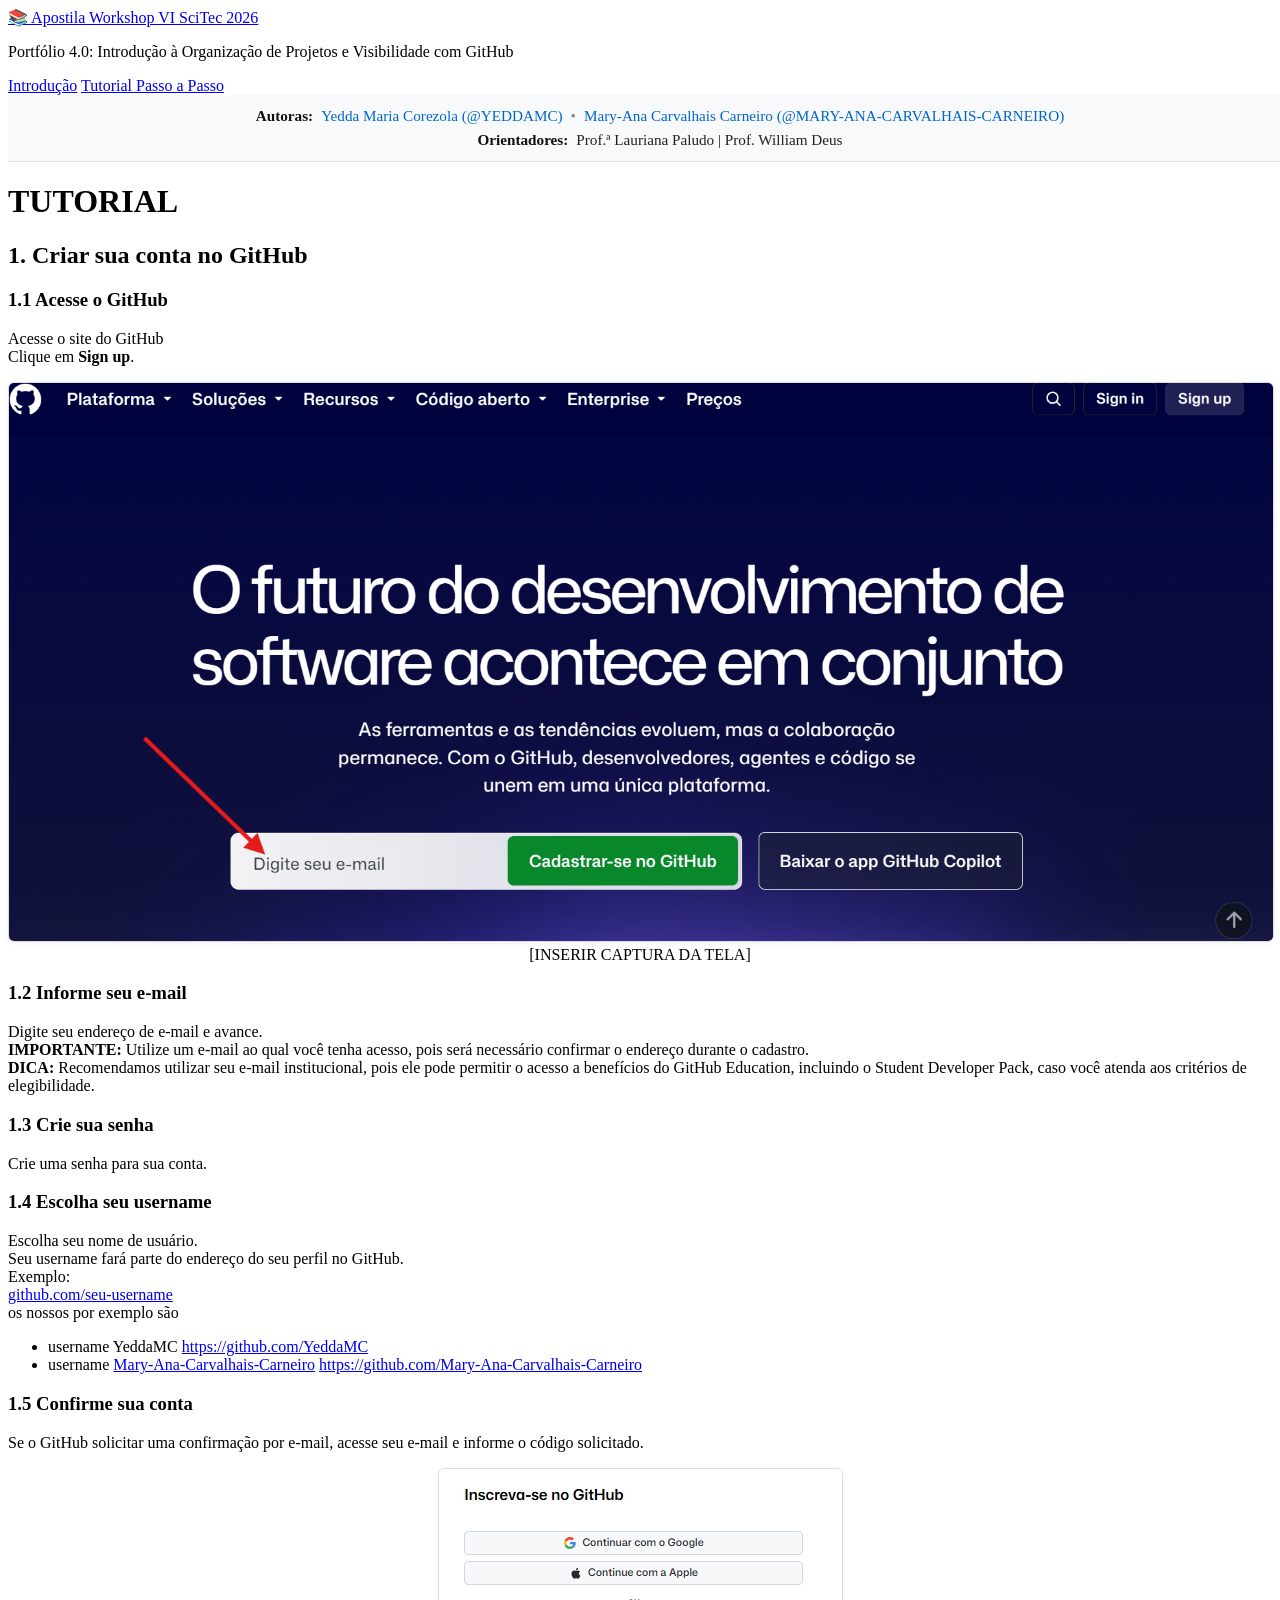
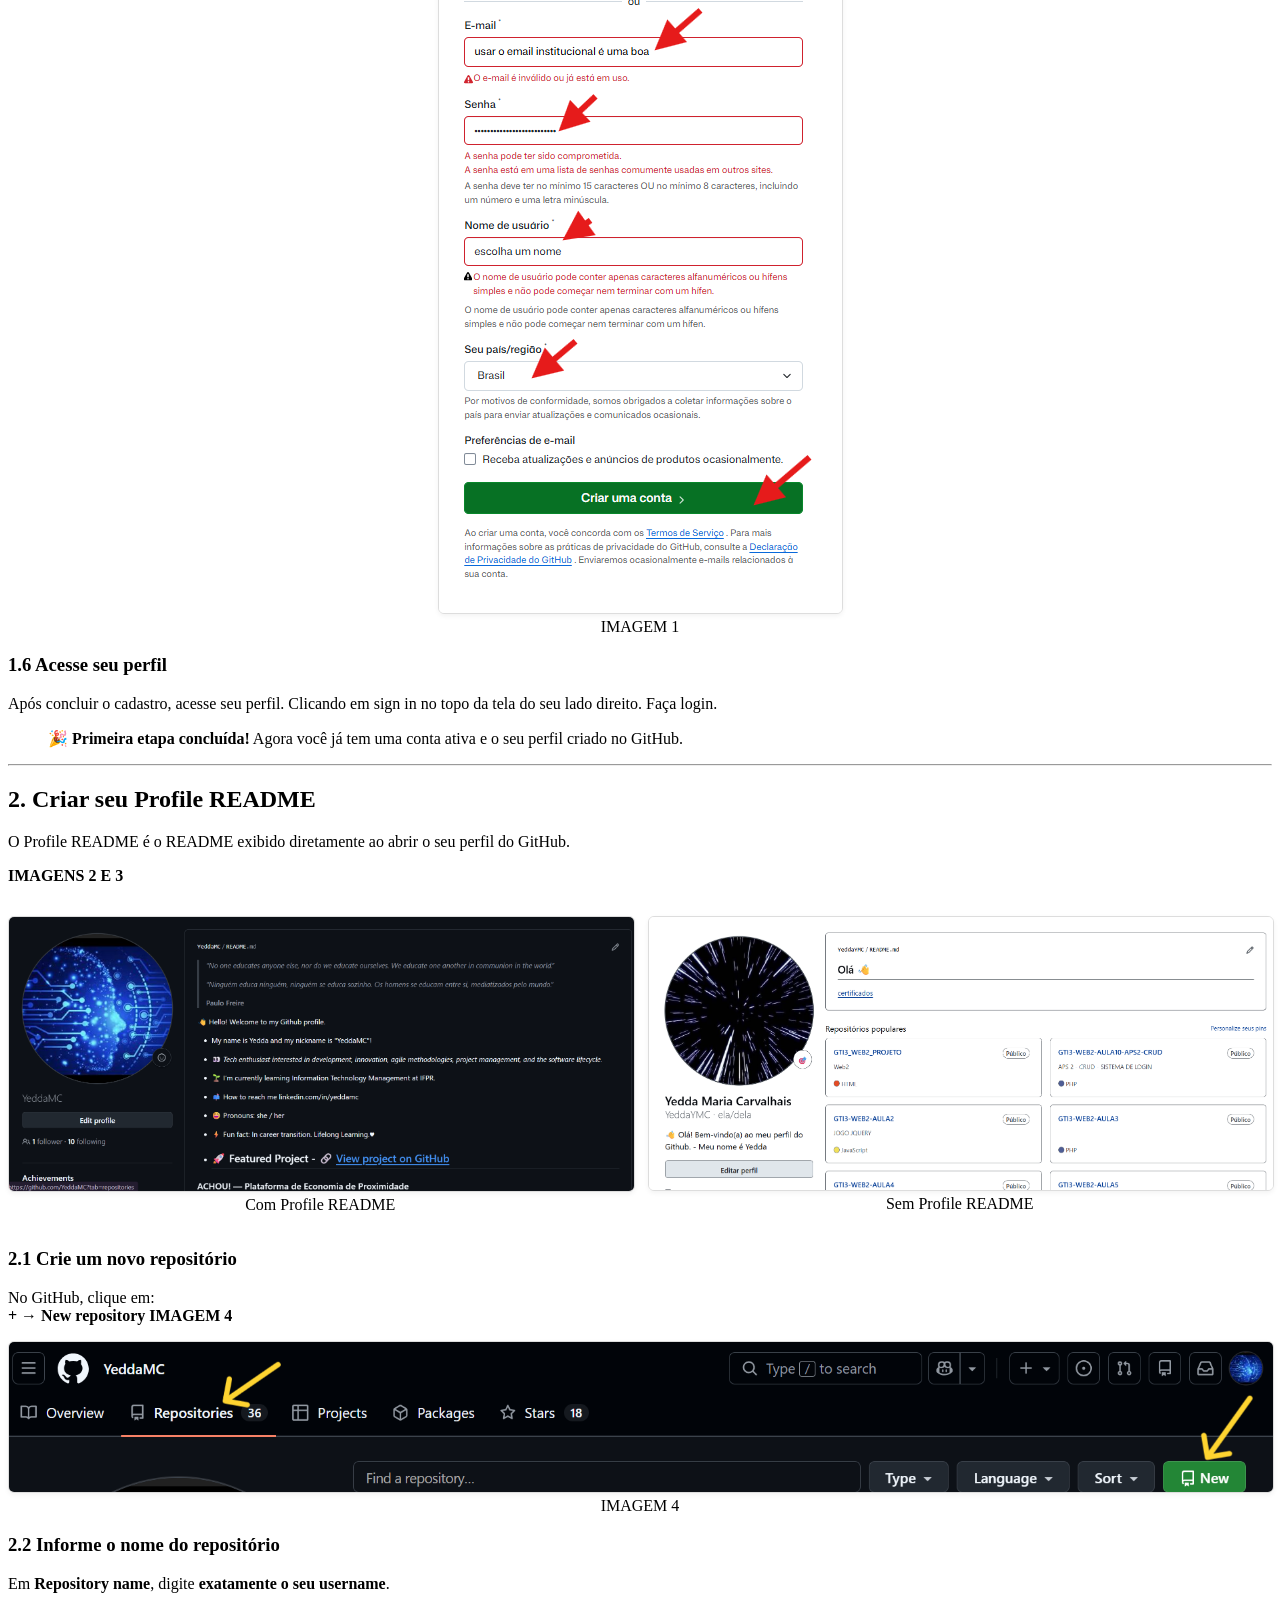
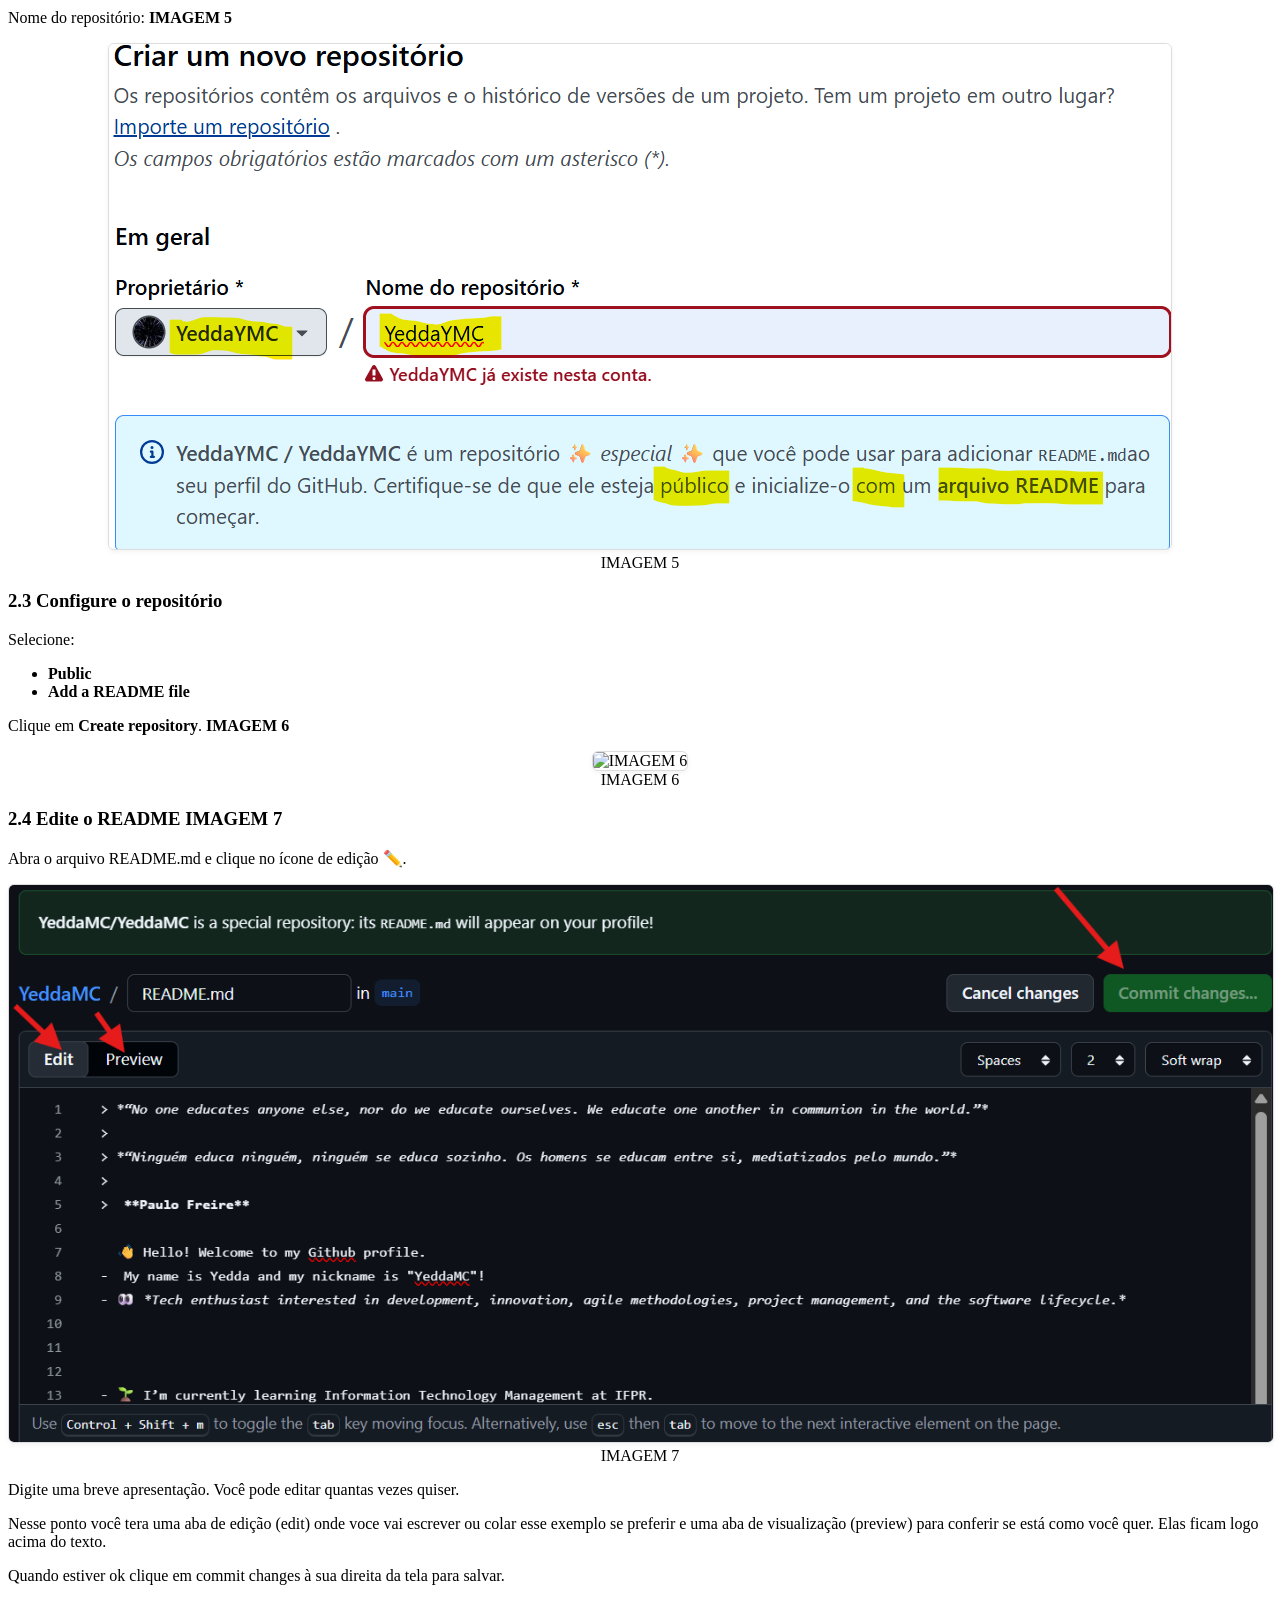
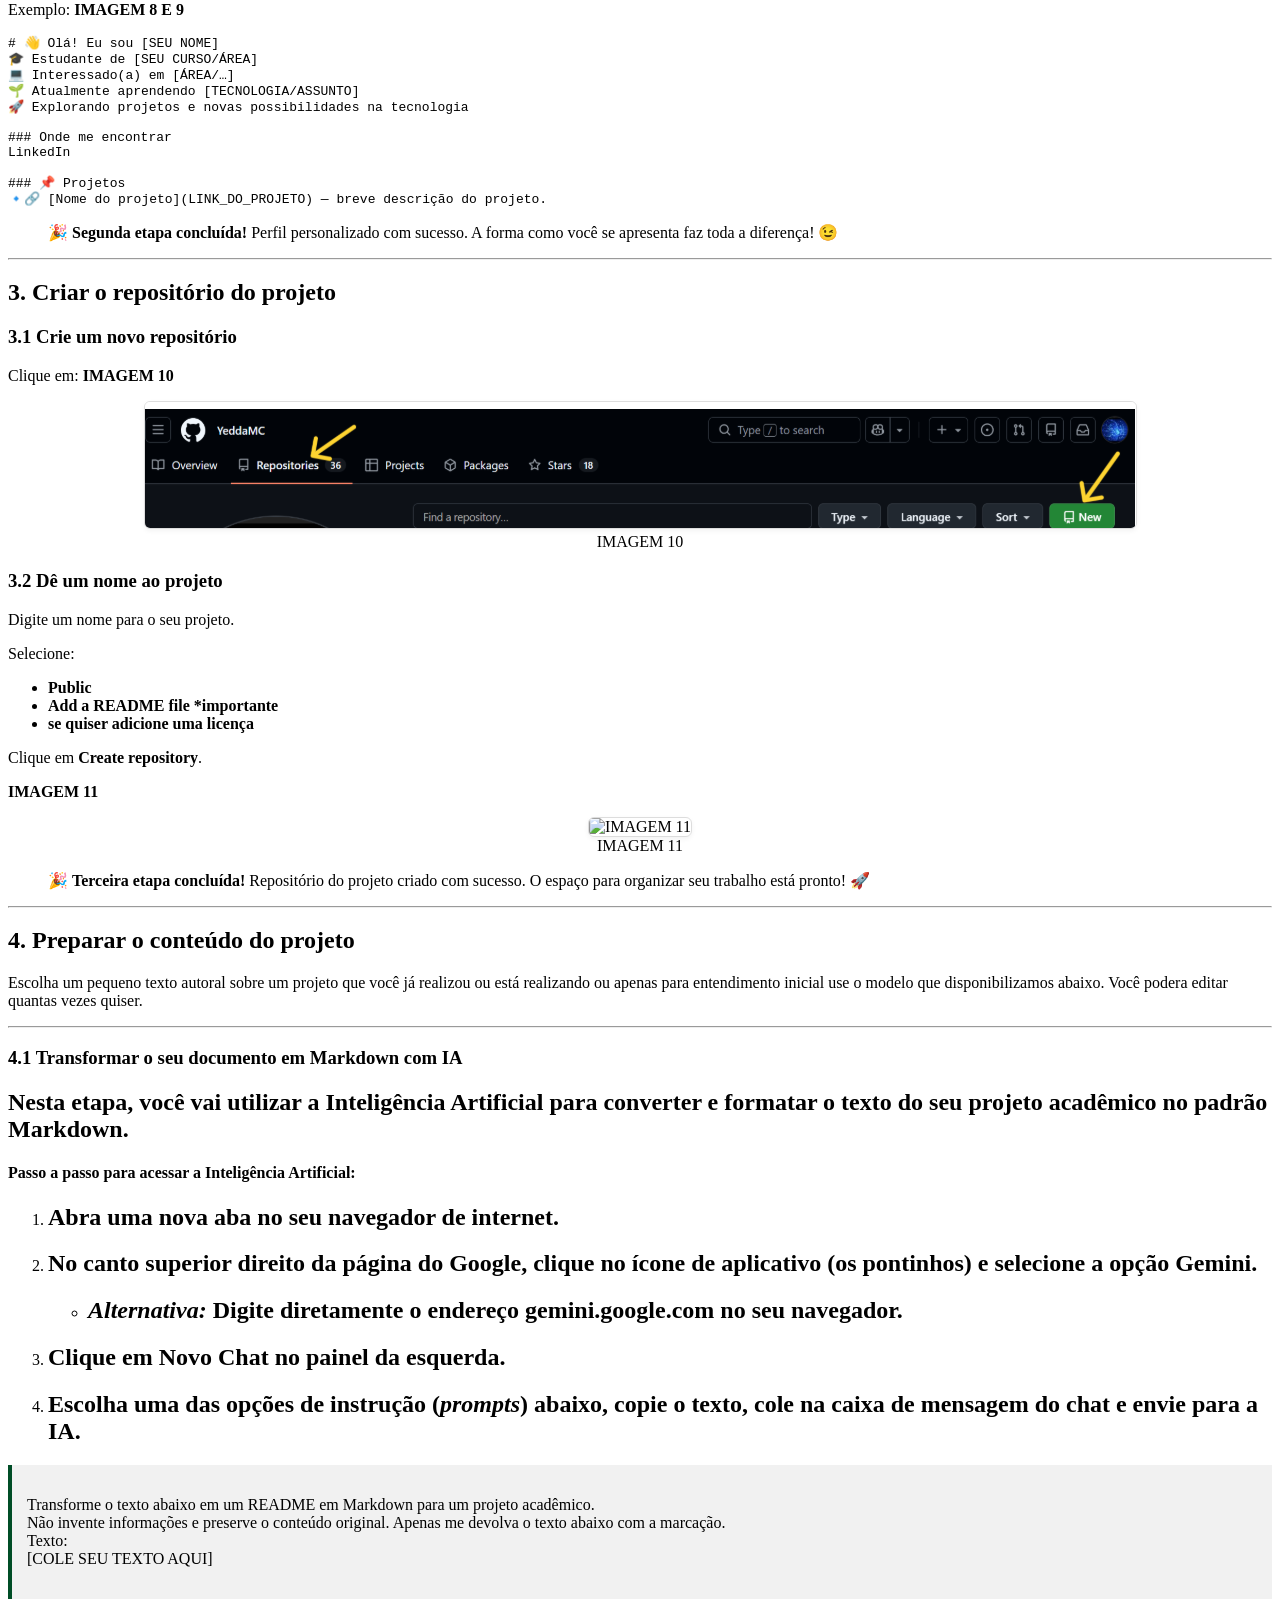
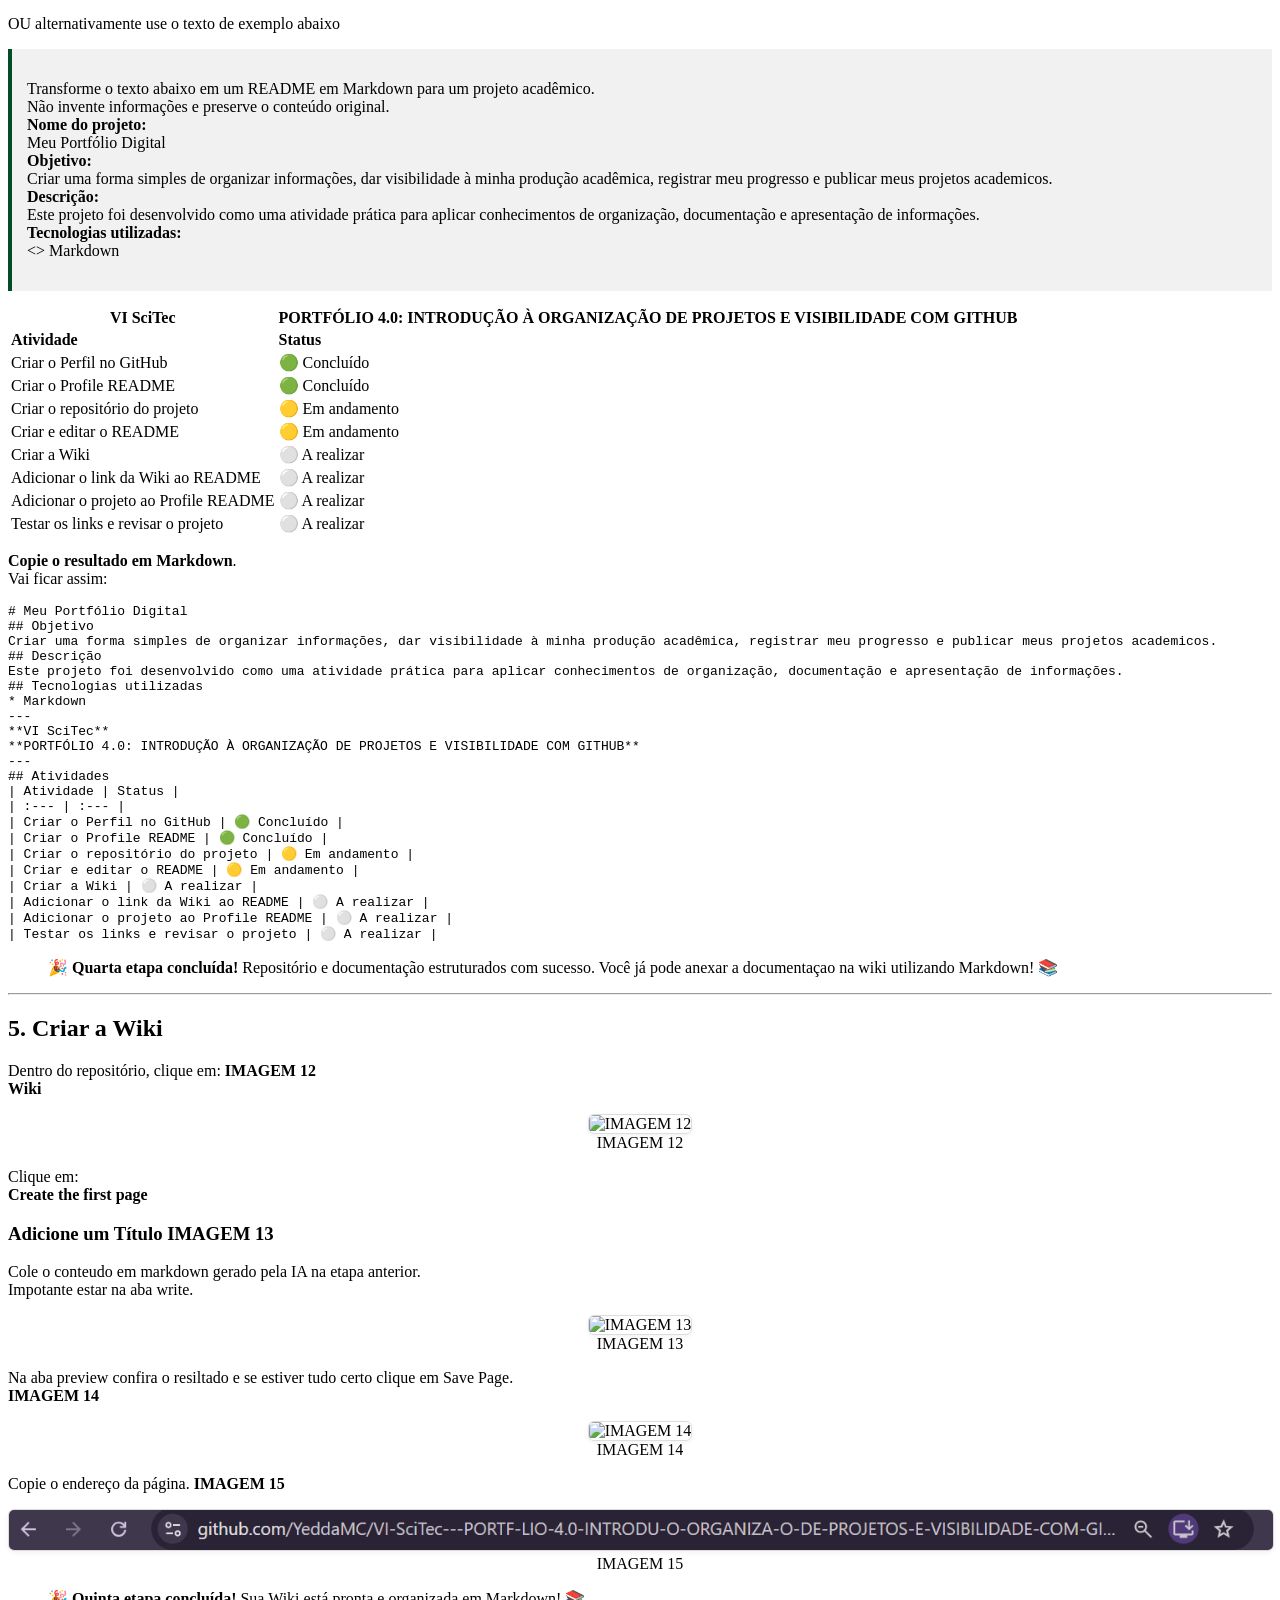
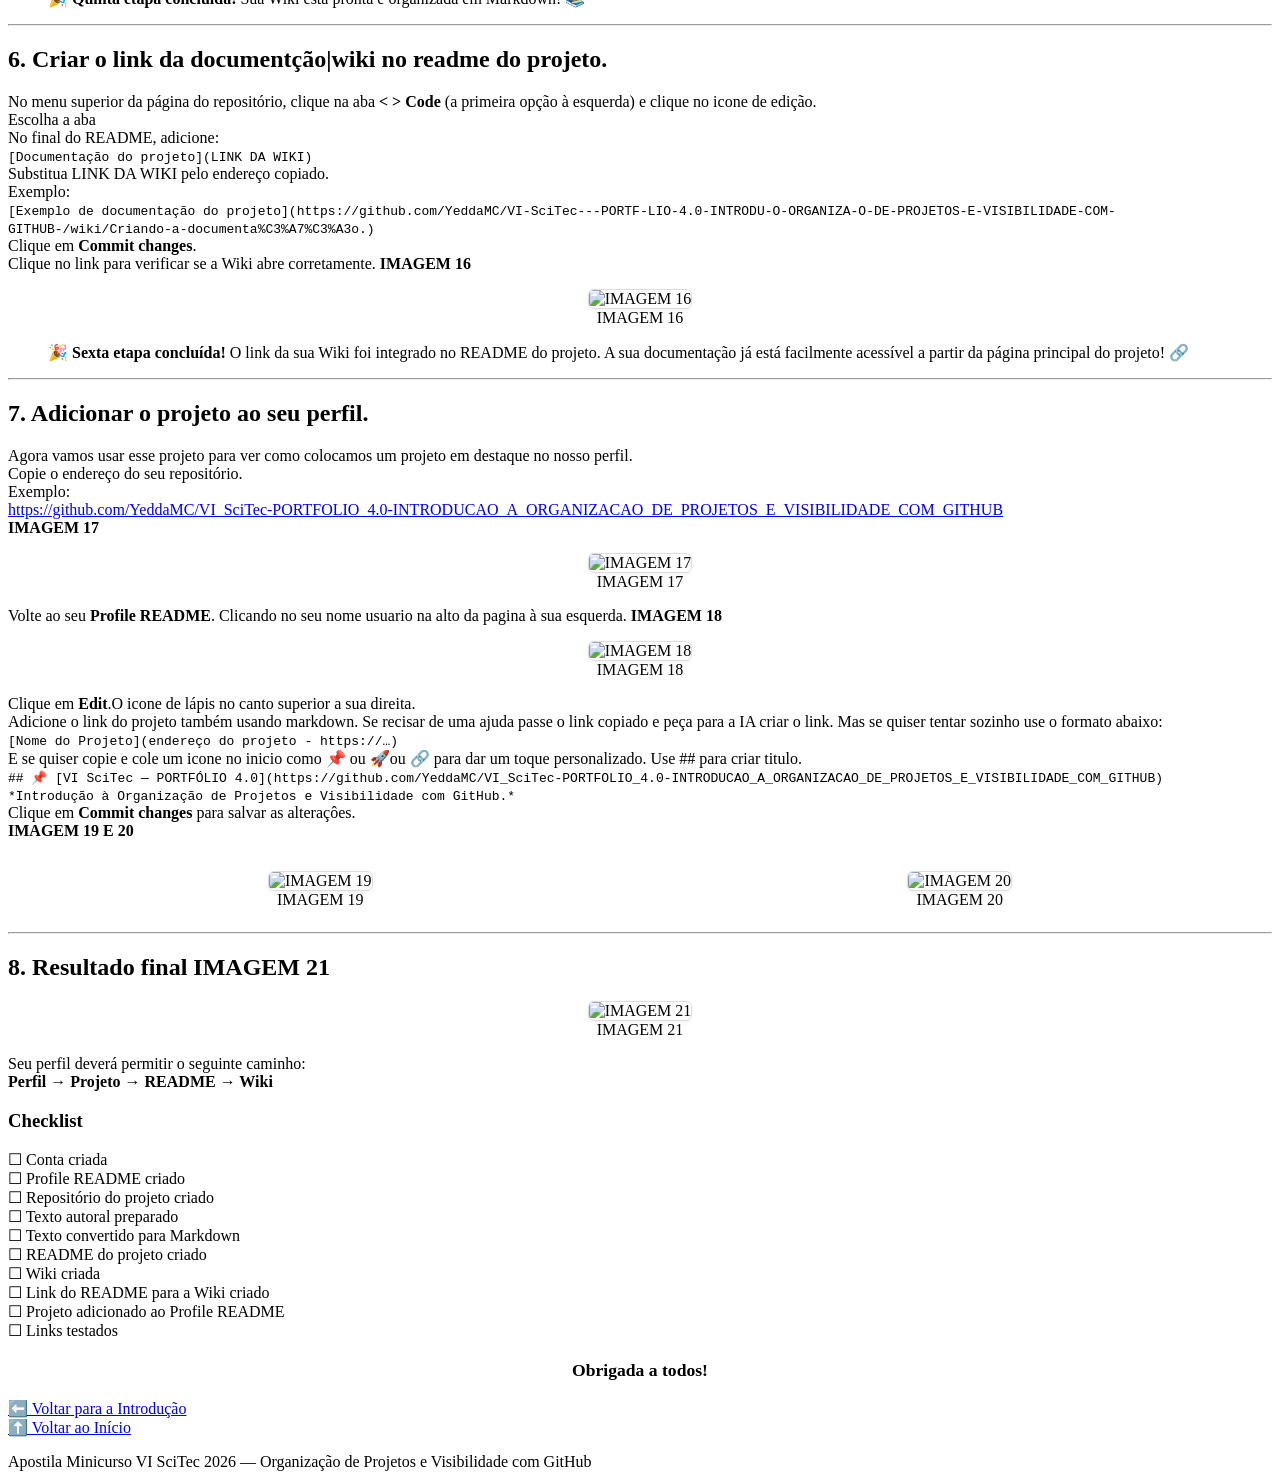
==== commit f0b4f61f: "Update tutorial.html" ====
--- a/tutorial.html
+++ b/tutorial.html
@@ -28,14 +28,14 @@
     </div>
   </nav>
 
-  <!-- BLOCO DE CRÉDITOS ORGANIZADO E ALINHADO -->
+  <!-- BLOCO DE CRÉDITOS ACADÊMICO COM NOME COMPLETO E USERNAME EM CAIXA ALTA -->
   <div class="header-creditos-box">
     <div class="creditos-container">
       <div class="creditos-linha">
         <span class="creditos-label">Autoras:</span>
-        <a href="https://github.com/YeddaMC" target="_blank" class="author-link">YeddaMC (@YeddaMC)</a>
+        <a href="https://github.com/YeddaMC" target="_blank" class="author-link">Yedda Maria Corezola (@YEDDAMC)</a>
         <span class="divisor">•</span>
-        <a href="https://github.com/Mary-Ana-Carvalhais-Carneiro" target="_blank" class="author-link">Mary-Ana-Carvalhais-Carneiro (@Mary-Ana-Carvalhais-Carneiro)</a>
+        <a href="https://github.com/Mary-Ana-Carvalhais-Carneiro" target="_blank" class="author-link">Mary-Ana Carvalhais Carneiro (@MARY-ANA-CARVALHAIS-CARNEIRO)</a>
       </div>
       <div class="creditos-linha">
         <span class="creditos-label">Orientadores:</span>
@@ -54,7 +54,7 @@
     <h3>1.1 Acesse o GitHub</h3>
     <p>Acesse o site do GitHub<br>Clique em <strong>Sign up</strong>.</p>
     <figure class="img-container">
-      <img src="APOSTILA%20IMAGENS/Captura%20de%20tela%202026-09-19%20163440.png" alt="Captura da Tela de Cadastro">
+      <img src="APOSTILA%20IMAGENS/Captura%20de%20tela%202026-09-19%20163440.png" alt="Captura da Tela">
       <figcaption>[INSERIR CAPTURA DA TELA]</figcaption>
     </figure>
 
@@ -80,7 +80,7 @@
     <h3>1.5 Confirme sua conta</h3>
     <p>Se o GitHub solicitar uma confirmação por e-mail, acesse seu e-mail e informe o código solicitado.</p>
     <figure class="img-container">
-      <img src="APOSTILA%20IMAGENS/IMAGEM%201.png" alt="Confirmação de e-mail - IMAGEM 1">
+      <img src="APOSTILA%20IMAGENS/IMAGEM%201.png" alt="IMAGEM 1">
       <figcaption>IMAGEM 1</figcaption>
     </figure>
 
@@ -109,7 +109,7 @@
     <h3>2.1 Crie um novo repositório</h3>
     <p>No GitHub, clique em:<br><strong>+ → New repository IMAGEM 4</strong></p>
     <figure class="img-container">
-      <img src="APOSTILA%20IMAGENS/4.png" alt="Criar repositório - IMAGEM 4">
+      <img src="APOSTILA%20IMAGENS/4.png" alt="IMAGEM 4">
       <figcaption>IMAGEM 4</figcaption>
     </figure>
 
@@ -117,7 +117,7 @@
     <p>Em <strong>Repository name</strong>, digite <strong>exatamente o seu username</strong>.</p>
     <p>Nome do repositório: <strong>IMAGEM 5</strong></p>
     <figure class="img-container">
-      <img src="APOSTILA%20IMAGENS/5.png" alt="Nome do repositório - IMAGEM 5">
+      <img src="APOSTILA%20IMAGENS/5.png" alt="IMAGEM 5">
       <figcaption>IMAGEM 5</figcaption>
     </figure>
 
@@ -129,14 +129,14 @@
     </ul>
     <p>Clique em <strong>Create repository</strong>. <strong>IMAGEM 6</strong></p>
     <figure class="img-container">
-      <img src="APOSTILA%20IMAGENS/6-7.png" alt="Configuração do repositório - IMAGEM 6">
+      <img src="APOSTILA%20IMAGENS/6-7.png" alt="IMAGEM 6">
       <figcaption>IMAGEM 6</figcaption>
     </figure>
 
     <h3>2.4 Edite o README IMAGEM 7</h3>
     <p>Abra o arquivo README.md e clique no ícone de edição ✏️.</p>
     <figure class="img-container">
-      <img src="APOSTILA%20IMAGENS/8-9.png" alt="Editar README - IMAGEM 7">
+      <img src="APOSTILA%20IMAGENS/8-9.png" alt="IMAGEM 7">
       <figcaption>IMAGEM 7</figcaption>
     </figure>
 
@@ -167,7 +167,7 @@
     <h3>3.1 Crie um novo repositório</h3>
     <p>Clique em: <strong>IMAGEM 10</strong></p>
     <figure class="img-container">
-      <img src="APOSTILA%20IMAGENS/10.png" alt="Novo repositório de projeto - IMAGEM 10">
+      <img src="APOSTILA%20IMAGENS/10.png" alt="IMAGEM 10">
       <figcaption>IMAGEM 10</figcaption>
     </figure>
 
@@ -182,7 +182,7 @@
     <p>Clique em <strong>Create repository</strong>.</p>
     <p><strong>IMAGEM 11</strong></p>
     <figure class="img-container">
-      <img src="APOSTILA%20IMAGENS/11.png" alt="Detalhes do projeto - IMAGEM 11">
+      <img src="APOSTILA%20IMAGENS/11.png" alt="IMAGEM 11">
       <figcaption>IMAGEM 11</figcaption>
     </figure>
 
@@ -315,7 +315,7 @@
     <p>Dentro do repositório, clique em: <strong>IMAGEM 12</strong><br>
     <strong>Wiki</strong></p>
     <figure class="img-container">
-      <img src="APOSTILA%20IMAGENS/13.png" alt="Aba Wiki - IMAGEM 12">
+      <img src="APOSTILA%20IMAGENS/13.png" alt="IMAGEM 12">
       <figcaption>IMAGEM 12</figcaption>
     </figure>
 
@@ -326,20 +326,20 @@
     <p>Cole o conteudo em markdown gerado pela IA na etapa anterior.<br>
     Impotante estar na aba write.</p>
     <figure class="img-container">
-      <img src="APOSTILA%20IMAGENS/14.png" alt="Editor Wiki - IMAGEM 13">
+      <img src="APOSTILA%20IMAGENS/14.png" alt="IMAGEM 13">
       <figcaption>IMAGEM 13</figcaption>
     </figure>
 
     <p>Na aba preview confira o resiltado e se estiver tudo certo clique em Save Page.<br>
     <strong>IMAGEM 14</strong></p>
     <figure class="img-container">
-      <img src="APOSTILA%20IMAGENS/15.png" alt="Salvar Wiki - IMAGEM 14">
+      <img src="APOSTILA%20IMAGENS/15.png" alt="IMAGEM 14">
       <figcaption>IMAGEM 14</figcaption>
     </figure>
 
     <p>Copie o endereço da página. <strong>IMAGEM 15</strong></p>
     <figure class="img-container">
-      <img src="APOSTILA%20IMAGENS/endere%C3%A7o%20da%20wiki.png" alt="Copiar URL Wiki - IMAGEM 15">
+      <img src="APOSTILA%20IMAGENS/endere%C3%A7o%20da%20wiki.png" alt="IMAGEM 15">
       <figcaption>IMAGEM 15</figcaption>
     </figure>
 
@@ -359,7 +359,7 @@
     Clique em <strong>Commit changes</strong>.<br>
     Clique no link para verificar se a Wiki abre corretamente. <strong>IMAGEM 16</strong></p>
     <figure class="img-container">
-      <img src="APOSTILA%20IMAGENS/16.png" alt="Adicionar Link - IMAGEM 16">
+      <img src="APOSTILA%20IMAGENS/16.png" alt="IMAGEM 16">
       <figcaption>IMAGEM 16</figcaption>
     </figure>
 
@@ -375,13 +375,13 @@
     <a href="https://github.com/YeddaMC/VI_SciTec-PORTFOLIO_4.0-INTRODUCAO_A_ORGANIZACAO_DE_PROJETOS_E_VISIBILIDADE_COM_GITHUB" target="_blank">https://github.com/YeddaMC/VI_SciTec-PORTFOLIO_4.0-INTRODUCAO_A_ORGANIZACAO_DE_PROJETOS_E_VISIBILIDADE_COM_GITHUB</a><br>
     <strong>IMAGEM 17</strong></p>
     <figure class="img-container">
-      <img src="APOSTILA%20IMAGENS/17.png" alt="Copiar Link Repositório - IMAGEM 17">
+      <img src="APOSTILA%20IMAGENS/17.png" alt="IMAGEM 17">
       <figcaption>IMAGEM 17</figcaption>
     </figure>
 
     <p>Volte ao seu <strong>Profile README</strong>. Clicando no seu nome usuario na alto da pagina à sua esquerda. <strong>IMAGEM 18</strong></p>
     <figure class="img-container">
-      <img src="APOSTILA%20IMAGENS/18.png" alt="Voltar ao Perfil - IMAGEM 18">
+      <img src="APOSTILA%20IMAGENS/18.png" alt="IMAGEM 18">
       <figcaption>IMAGEM 18</figcaption>
     </figure>
 
@@ -396,11 +396,11 @@
 
     <div style="display: flex; gap: 15px; flex-wrap: wrap;">
       <figure class="img-container" style="flex: 1; min-width: 250px;">
-        <img src="APOSTILA%20IMAGENS/19.png" alt="Editar Profile README - IMAGEM 19">
+        <img src="APOSTILA%20IMAGENS/19.png" alt="IMAGEM 19">
         <figcaption>IMAGEM 19</figcaption>
       </figure>
       <figure class="img-container" style="flex: 1; min-width: 250px;">
-        <img src="APOSTILA%20IMAGENS/20.png" alt="Commit Profile - IMAGEM 20">
+        <img src="APOSTILA%20IMAGENS/20.png" alt="IMAGEM 20">
         <figcaption>IMAGEM 20</figcaption>
       </figure>
     </div>
@@ -410,7 +410,7 @@
     <!-- 8. RESULTADO FINAL -->
     <h2>8. Resultado final IMAGEM 21</h2>
     <figure class="img-container">
-      <img src="APOSTILA%20IMAGENS/21.png" alt="Resultado Final - IMAGEM 21">
+      <img src="APOSTILA%20IMAGENS/21.png" alt="IMAGEM 21">
       <figcaption>IMAGEM 21</figcaption>
     </figure>
 
--- a/styles.css
+++ b/styles.css
@@ -1,340 +1,65 @@
-/* ==========================================================================
-   ESTILOS GERAIS
-   ========================================================================== */
-* {
-  box-sizing: border-box;
-  margin: 0;
-  padding: 0;
+/* Ajuste da Caixa de Créditos (Sem bordas encavaladas) */
+.header-creditos-box {
+  background-color: #f8f9fa;
+  border-bottom: 1px solid #e0e0e0;
+  padding: 12px 20px;
+  width: 100%;
 }
 
-body {
-  font-family: 'Segoe UI', Tahoma, Geneva, Verdana, sans-serif;
-  line-height: 1.6;
+.creditos-container {
+  max-width: 1100px;
+  margin: 0 auto;
+  display: flex;
+  flex-direction: column;
+  gap: 6px;
+  align-items: center;
+  justify-content: center;
+  font-family: inherit;
+  font-size: 0.95rem;
   color: #333333;
-  background-color: #f8f9fa;
 }
 
-/* ==========================================================================
-   NAVBAR (TÍTULOS E SUBTÍTULOS EM BRANCO ABSOLUTO)
-   ========================================================================== */
-.navbar {
-  background-color: #004d26;
-  width: 100%;
-  padding: 20px 0;
-  box-shadow: 0 4px 8px rgba(0,0,0,0.3);
-  position: sticky;
-  top: 0;
-  z-index: 1000;
-  border-bottom: 3px solid #002b15;
+.creditos-linha {
+  display: flex;
+  flex-wrap: wrap;
+  align-items: center;
+  justify-content: center;
+  gap: 8px;
 }
 
-.nav-container {
-  max-width: 1000px;
-  margin: 0 auto;
-  padding: 0 20px;
-  display: flex;
-  flex-direction: column;
-  align-items: center;
-  text-align: center;
-  gap: 12px;
+.creditos-label {
+  font-weight: bold;
+  color: #111111;
 }
 
-.nav-header-title {
-  display: flex;
-  flex-direction: column;
-  align-items: center;
-  gap: 5px;
+.author-link {
+  color: #0066cc;
+  text-decoration: none;
+  font-weight: 500;
 }
 
-/* Título da Navbar */
-.nav-brand-title {
-  color: #ffffff !important;
-  font-size: 1.8rem;
-  font-weight: 800;
-  text-decoration: none;
-  text-shadow: 1px 1px 3px rgba(0,0,0,0.5);
-}
-
-.nav-brand-title:hover {
+.author-link:hover {
   text-decoration: underline;
 }
 
-/* Subtítulo da Navbar */
-.nav-subtitle {
-  color: #ffffff !important;
-  font-size: 1.05rem;
-  font-weight: 500;
-}
-
-/* Links de Navegação entre Páginas */
-.nav-links {
-  display: flex;
-  gap: 15px;
-  margin-top: 5px;
-}
-
-.nav-link {
-  color: #ffffff !important;
-  text-decoration: none;
-  font-size: 1rem;
-  font-weight: 600;
-  padding: 8px 18px;
-  border-radius: 20px;
-  background-color: rgba(255, 255, 255, 0.15);
-  border: 1px solid rgba(255, 255, 255, 0.3);
-  transition: all 0.2s ease;
-}
-
-.nav-link:hover {
-  background-color: #ffffff !important;
-  color: #004d26 !important;
-  text-decoration: none;
-}
-
-.nav-link.active {
-  background-color: #ffffff !important;
-  color: #004d26 !important;
-  font-weight: 800;
-}
-
-/* ==========================================================================
-   BLOCO DE CRÉDITOS (TEXTOS E AUTORAS EM PRETO/ALTO CONTRASTE)
-   ========================================================================== */
-.header-creditos-box {
-  background-color: #e9ecef;
-  padding: 18px;
-  border-bottom: 2px solid #cccccc;
-}
-
-.creditos-container {
-  max-width: 1000px;
-  margin: 0 auto;
-  display: flex;
-  flex-direction: column;
-  gap: 10px;
-  align-items: center;
-  text-align: center;
-}
-
-.creditos-linha {
-  font-size: 1rem;
-  color: #000000;
-}
-
-.creditos-linha strong {
-  color: #000000 !important;
-  background-color: #ffffff;
-  padding: 3px 8px;
-  border-radius: 4px;
-  border: 1px solid #000000;
-  font-weight: 800;
-}
-
-.author-link {
-  color: #000000 !important;
-  background-color: #ffffff;
-  padding: 3px 10px;
-  border-radius: 4px;
-  border: 1px solid #000000;
-  text-decoration: underline;
-  font-weight: 700;
-  margin: 0 4px;
-  display: inline-block;
-  transition: all 0.2s;
-}
-
-.author-link:hover {
-  background-color: #000000 !important;
-  color: #ffffff !important;
-  text-decoration: none;
+.divisor {
+  color: #888888;
 }
 
 .orientadores-texto {
-  color: #000000 !important;
-  font-weight: 600;
-  margin-left: 5px;
+  color: #222222;
 }
 
-/* ==========================================================================
-   CONTAINER E CONTEÚDO PRINCIPAL
-   ========================================================================== */
-.container {
-  max-width: 1000px;
-  margin: 30px auto;
-  background: #ffffff;
-  padding: 40px;
-  border-radius: 8px;
-  box-shadow: 0 0 10px rgba(0,0,0,0.05);
-}
-
-h1, h2, h3, h4 {
-  color: #004d26;
-  margin-top: 25px;
-  margin-bottom: 15px;
-}
-
-p {
-  margin-bottom: 15px;
-}
-
-ul, ol {
-  margin-left: 25px;
-  margin-bottom: 20px;
-}
-
-li {
-  margin-bottom: 8px;
-}
-
-blockquote {
-  background-color: #e8f5e9;
-  border-left: 5px solid #004d26;
-  padding: 15px 20px;
-  margin: 20px 0;
-  border-radius: 0 4px 4px 0;
-}
-
-hr {
-  border: 0;
-  height: 1px;
-  background: #dddddd;
-  margin: 30px 0;
-}
-
-/* ==========================================================================
-   IMAGENS E CAPTURA DE TELA
-   ========================================================================== */
+/* Ajuste Responsivo para Imagens */
 .img-container {
-  margin: 25px 0;
+  margin: 15px 0;
   text-align: center;
-  background-color: #f9f9f9;
-  padding: 15px;
-  border: 1px solid #e0e0e0;
-  border-radius: 6px;
 }
 
 .img-container img {
   max-width: 100%;
   height: auto;
-  border-radius: 4px;
-  box-shadow: 0 2px 6px rgba(0,0,0,0.1);
+  border: 1px solid #ddd;
+  border-radius: 6px;
+  box-shadow: 0 2px 5px rgba(0,0,0,0.05);
 }
-
-figcaption {
-  margin-top: 10px;
-  font-size: 0.9rem;
-  color: #555555;
-  font-style: italic;
-}
-
-/* ==========================================================================
-   CÓDIGOS E TABELAS
-   ========================================================================== */
-pre {
-  background-color: #272822;
-  color: #f8f8f2;
-  padding: 15px;
-  border-radius: 6px;
-  overflow-x: auto;
-  margin: 20px 0;
-  font-family: 'Consolas', 'Courier New', Courier, monospace;
-}
-
-code {
-  background-color: #f1f1f1;
-  color: #c7254e;
-  padding: 2px 6px;
-  border-radius: 4px;
-  font-family: monospace;
-}
-
-table {
-  width: 100%;
-  border-collapse: collapse;
-  margin: 20px 0;
-}
-
-table, th, td {
-  border: 1px solid #dddddd;
-}
-
-th, td {
-  padding: 12px;
-  text-align: left;
-}
-
-th {
-  background-color: #004d26;
-  color: white;
-}
-
-tr:nth-child(even) {
-  background-color: #f2f2f2;
-}
-
-/* ==========================================================================
-   BOTÕES E NAVEGAÇÃO INTERNA
-   ========================================================================== */
-.btn-navigation {
-  text-align: center;
-  margin: 40px 0 20px 0;
-}
-
-.btn {
-  display: inline-block;
-  background-color: #004d26;
-  color: #ffffff !important;
-  padding: 14px 28px;
-  text-decoration: none;
-  font-size: 1.1rem;
-  font-weight: bold;
-  border-radius: 6px;
-  transition: background-color 0.2s, transform 0.1s;
-  box-shadow: 0 3px 6px rgba(0,0,0,0.15);
-}
-
-.btn:hover {
-  background-color: #007a3d;
-  transform: translateY(-2px);
-  text-decoration: none;
-}
-
-.btn-secondary {
-  background-color: #5a6268;
-}
-
-.btn-secondary:hover {
-  background-color: #464d52;
-}
-
-.top-link {
-  text-align: center;
-  margin: 20px 0;
-}
-
-.top-link a {
-  color: #004d26;
-  font-weight: bold;
-  text-decoration: none;
-}
-
-.top-link a:hover {
-  text-decoration: underline;
-}
-
-/* ==========================================================================
-   RODAPÉ
-   ========================================================================== */
-footer {
-  background-color: #222222;
-  color: #ffffff;
-  text-align: center;
-  padding: 25px 20px;
-  margin-top: 50px;
-  border-top: 3px solid #004d26;
-}
-
-footer p {
-  margin: 0;
-  font-size: 0.95rem;
-}
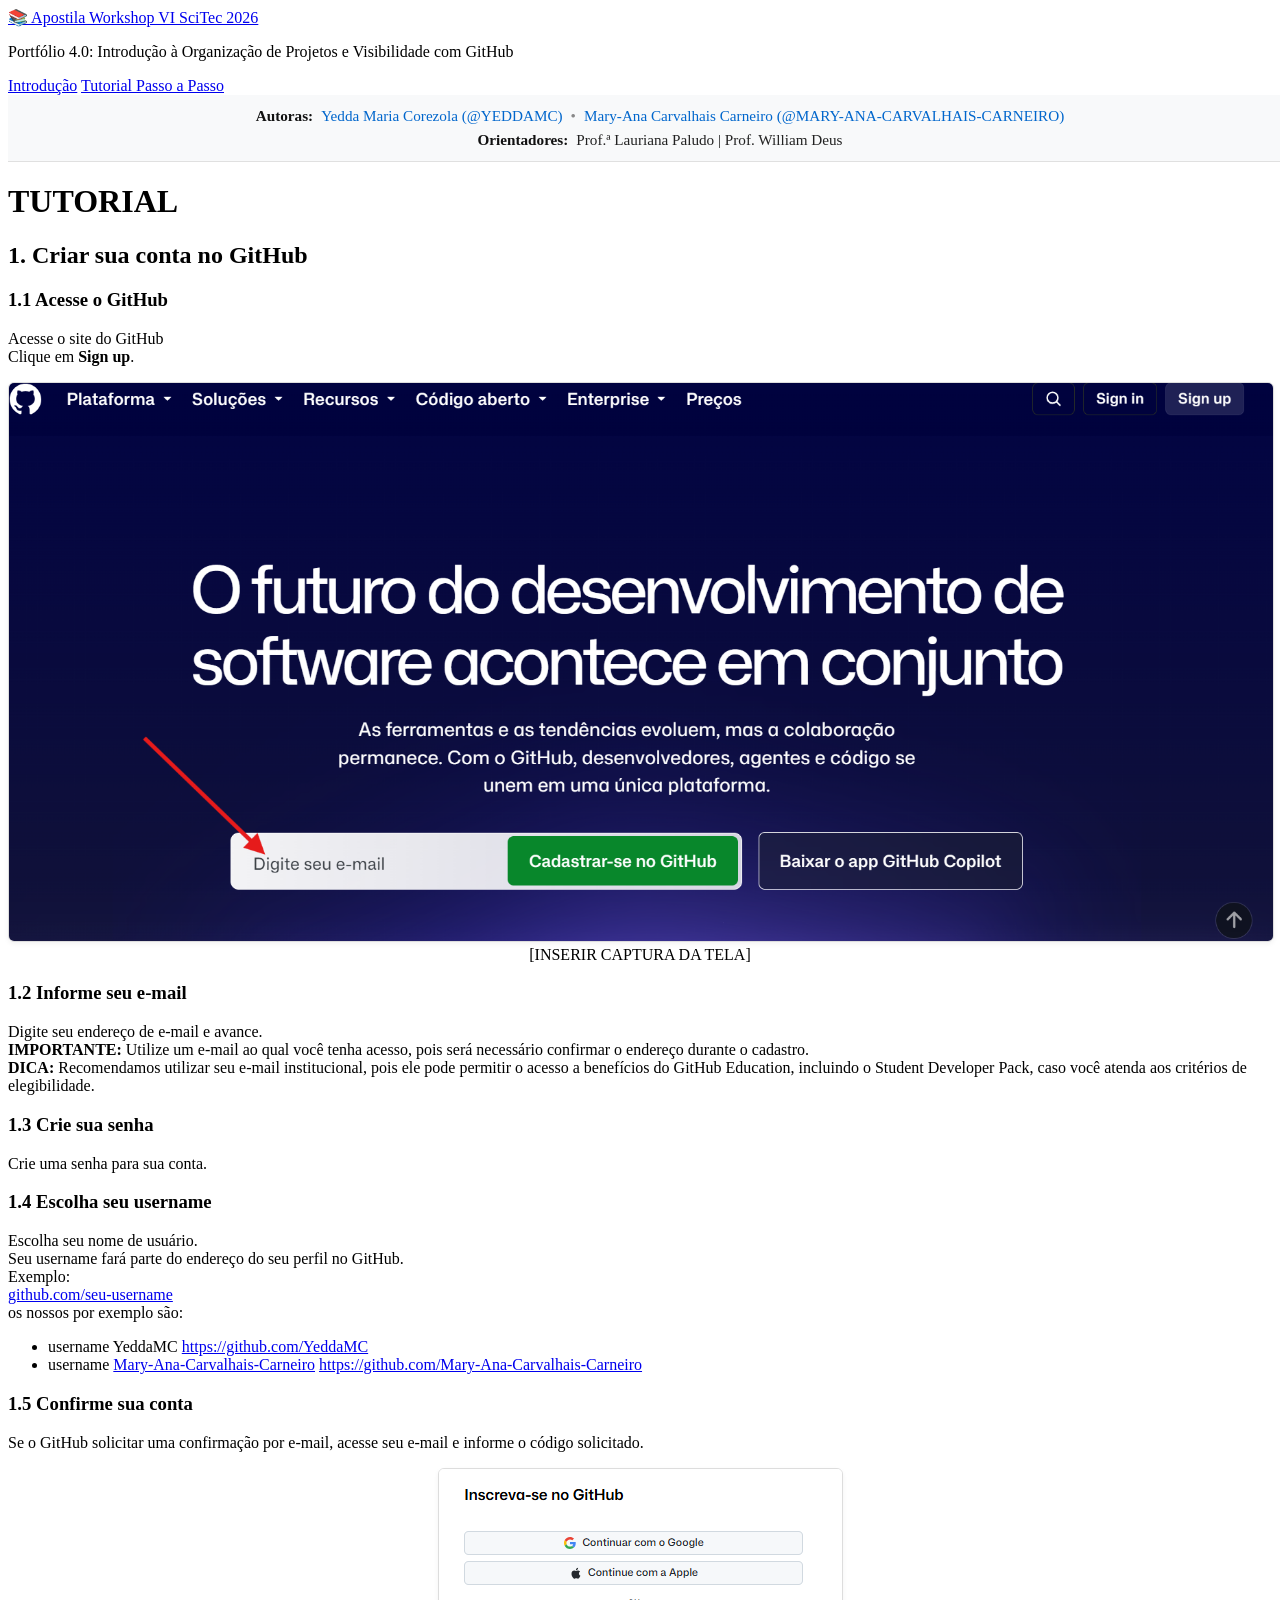
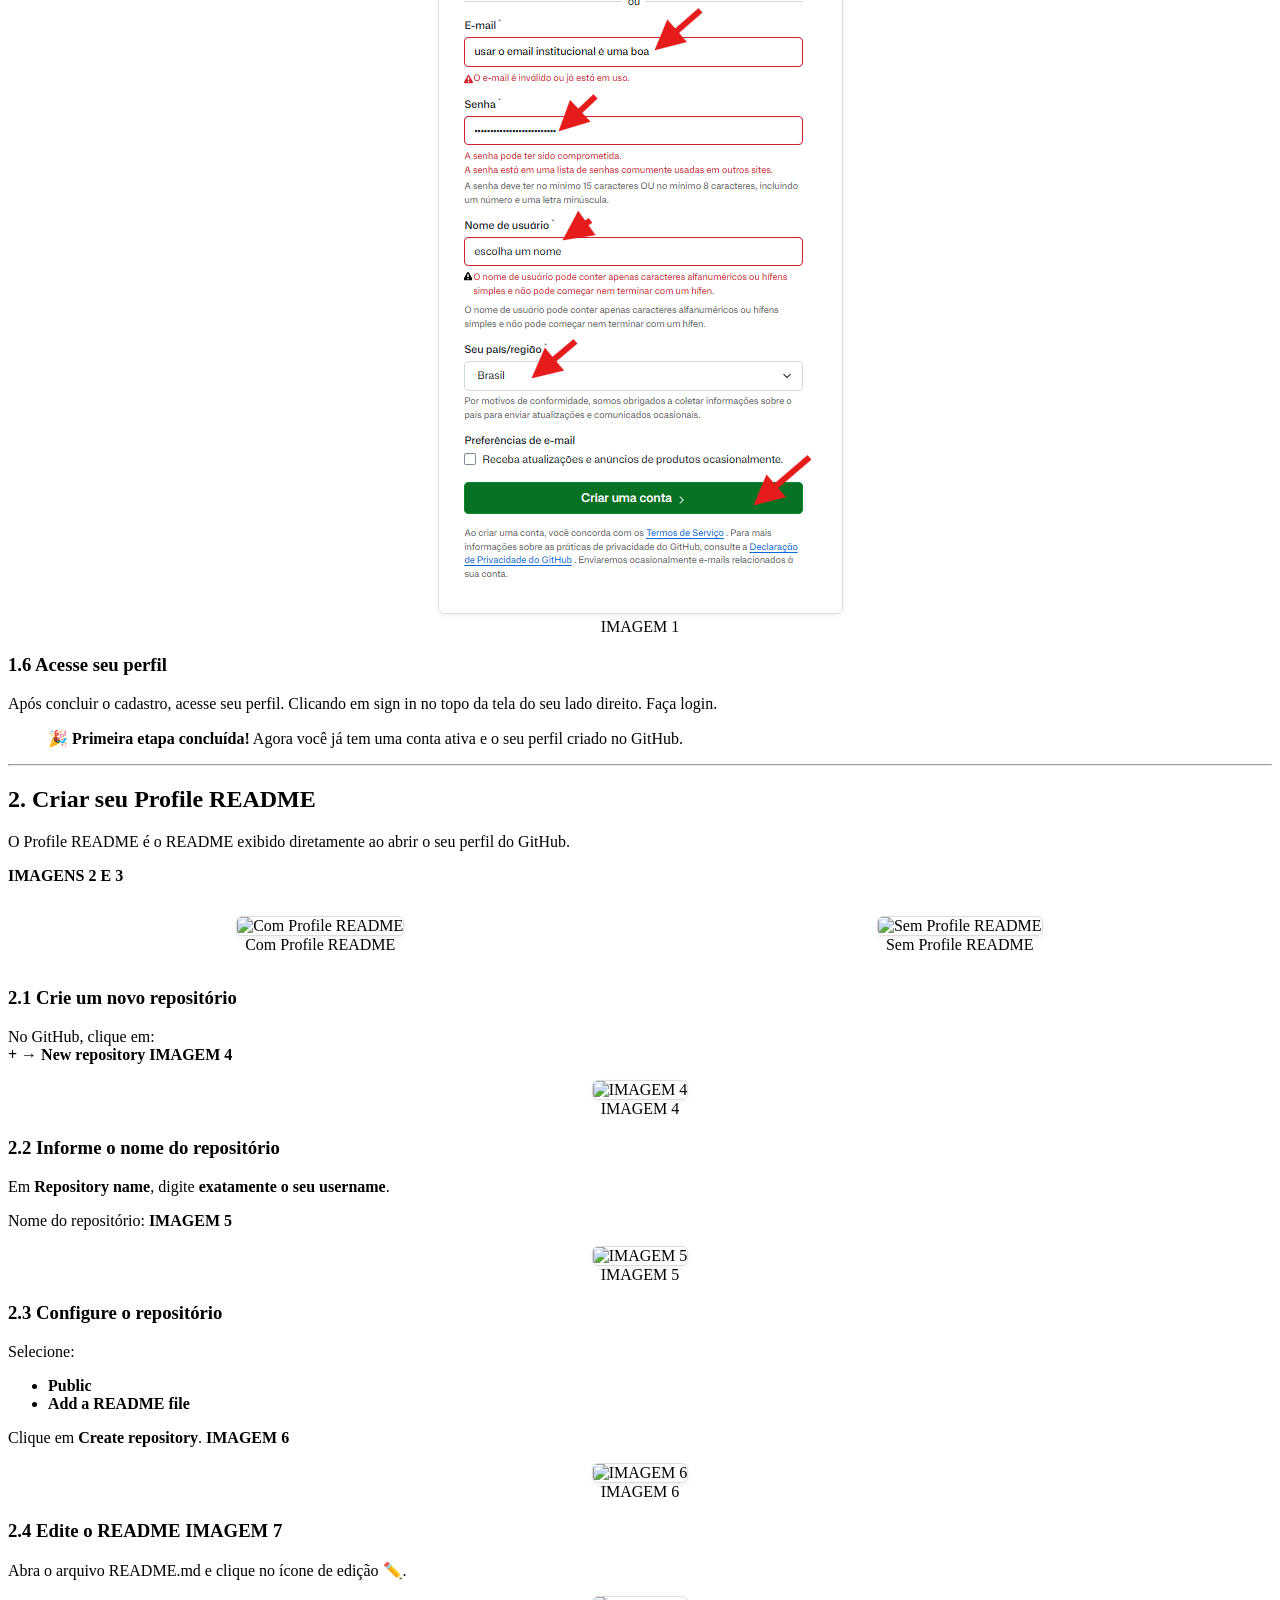
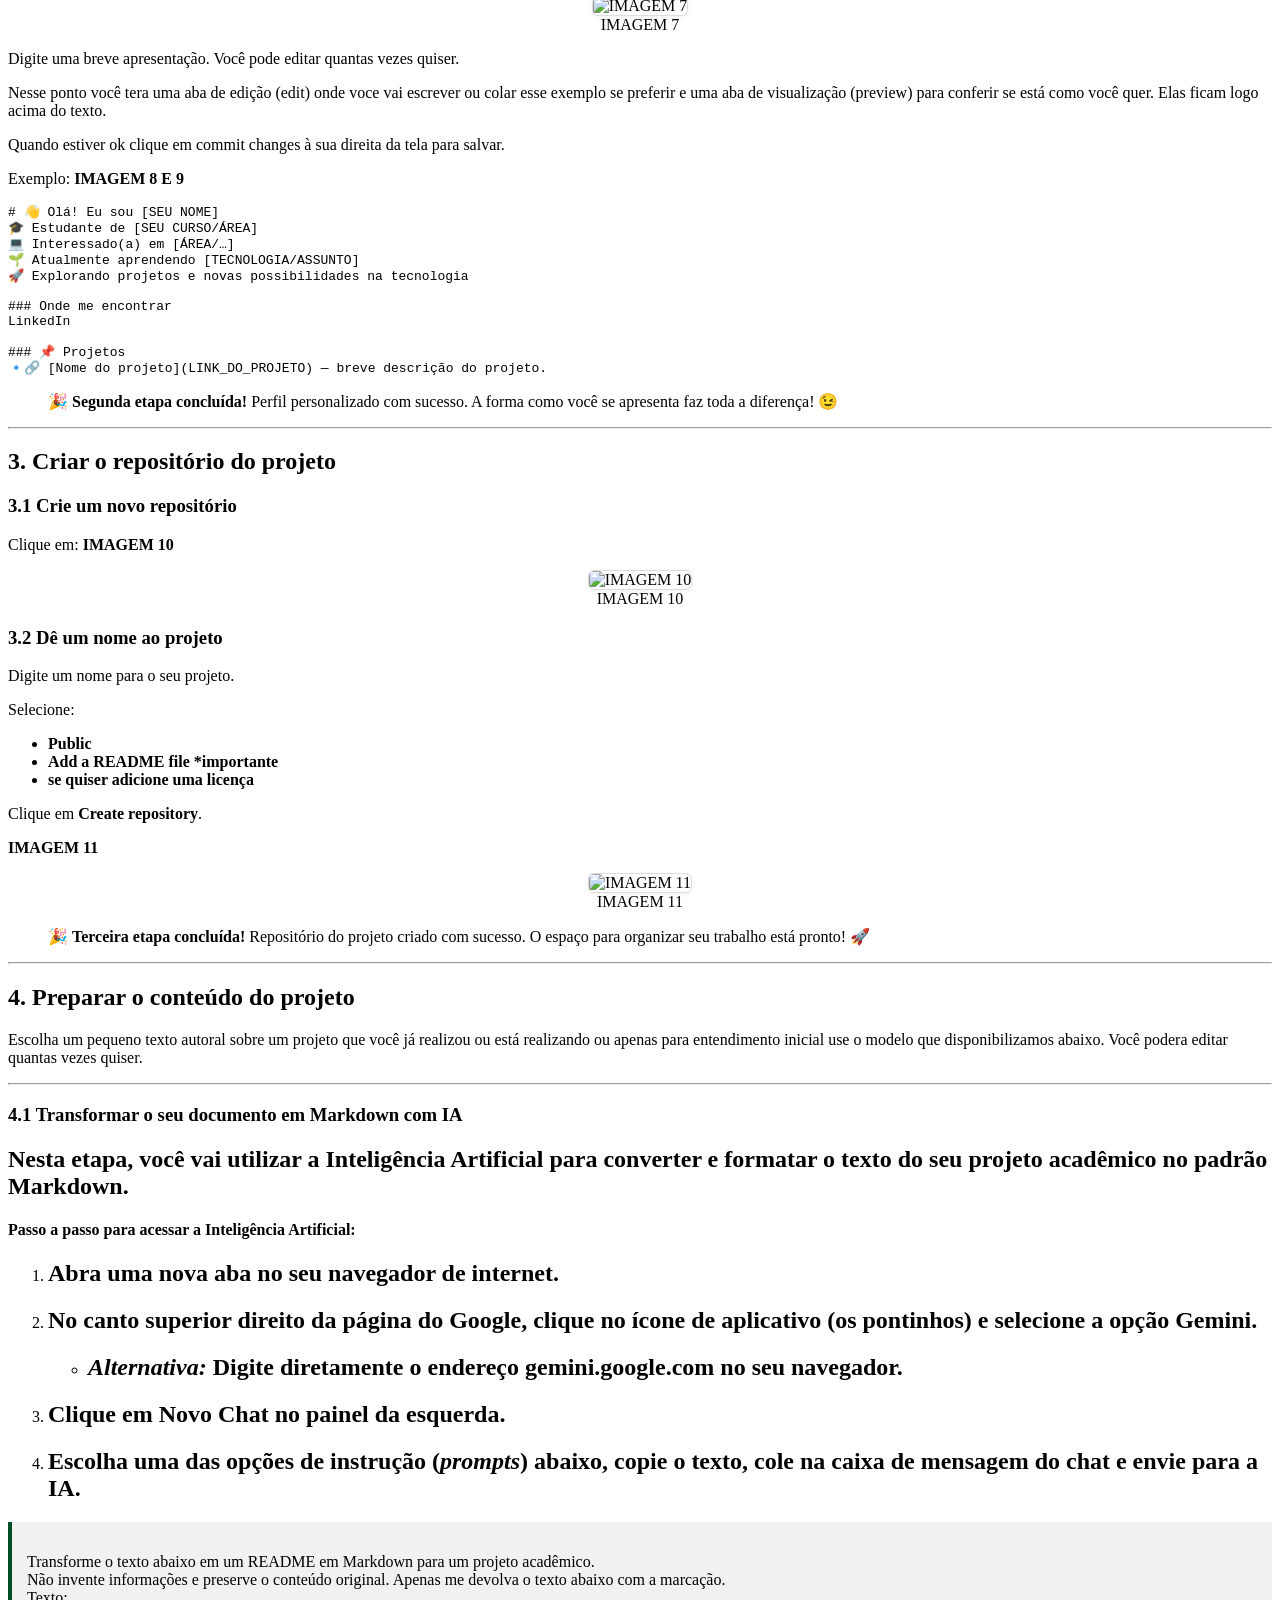
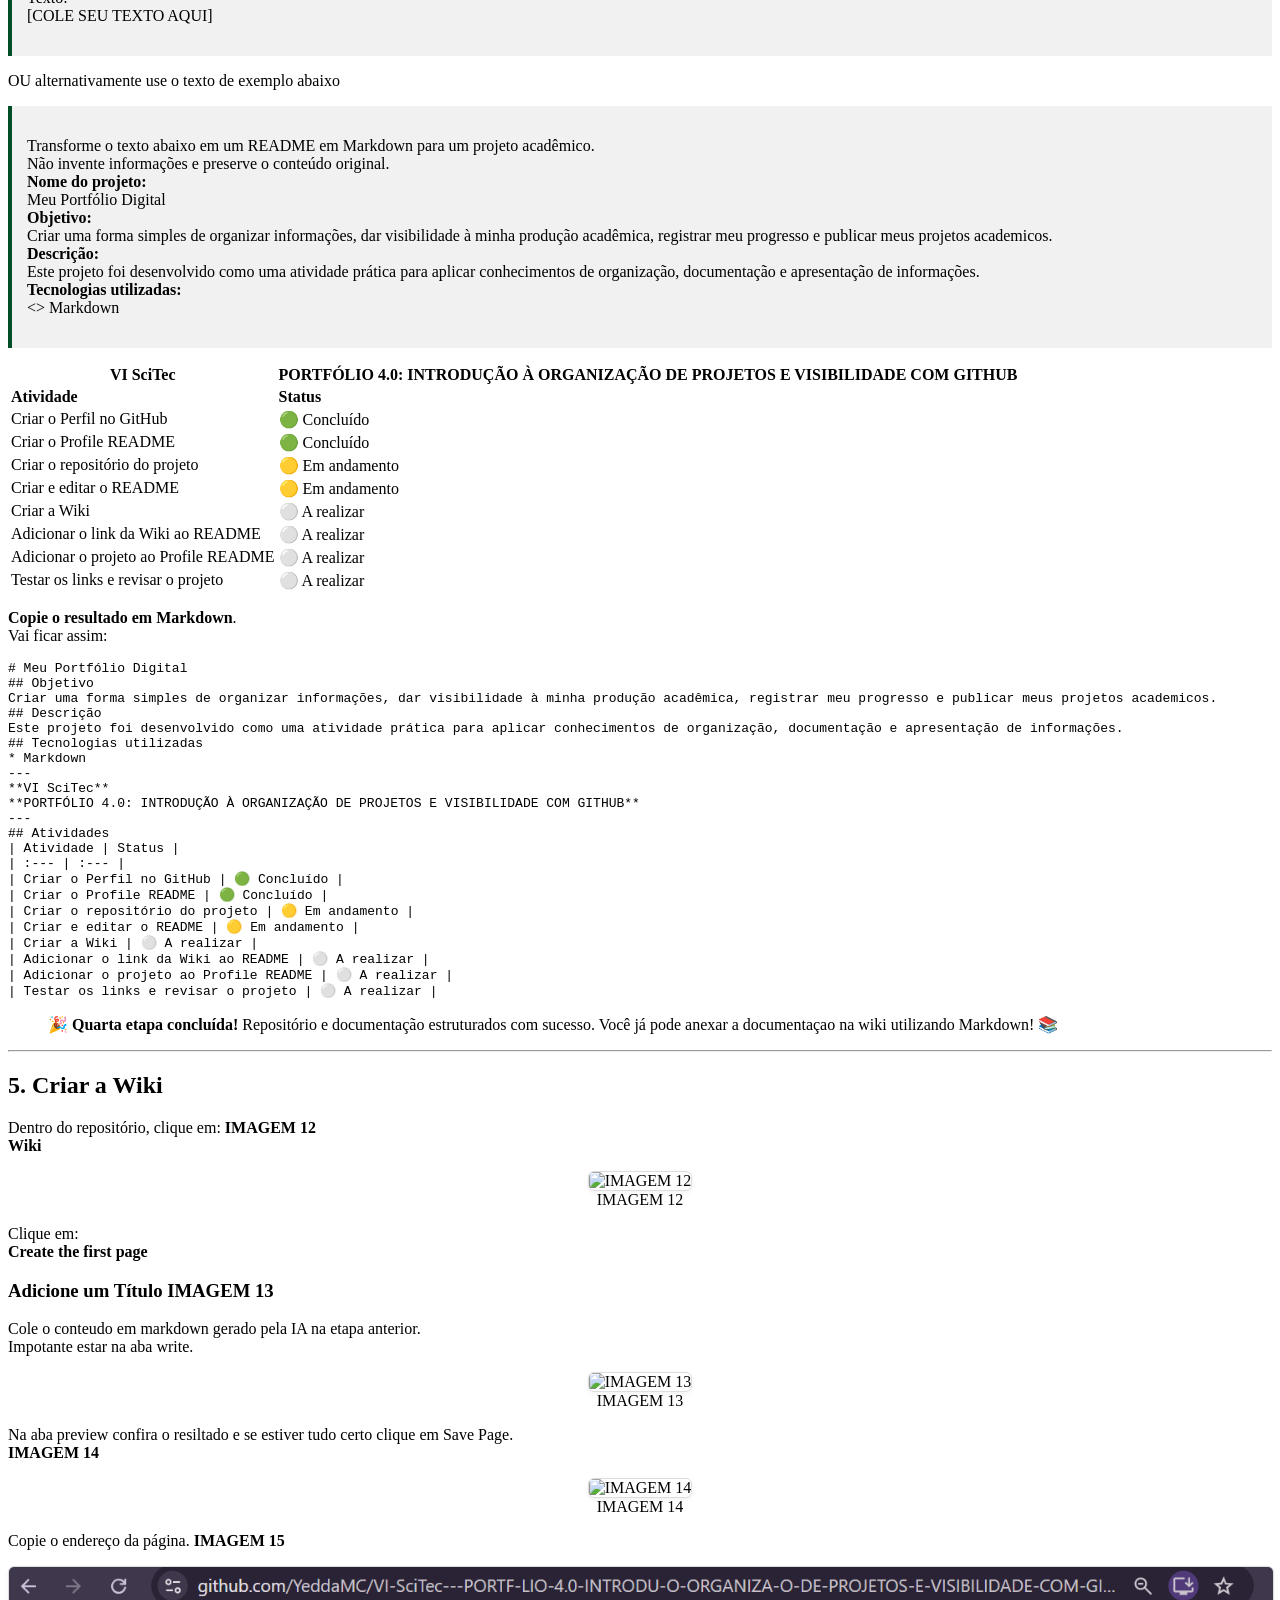
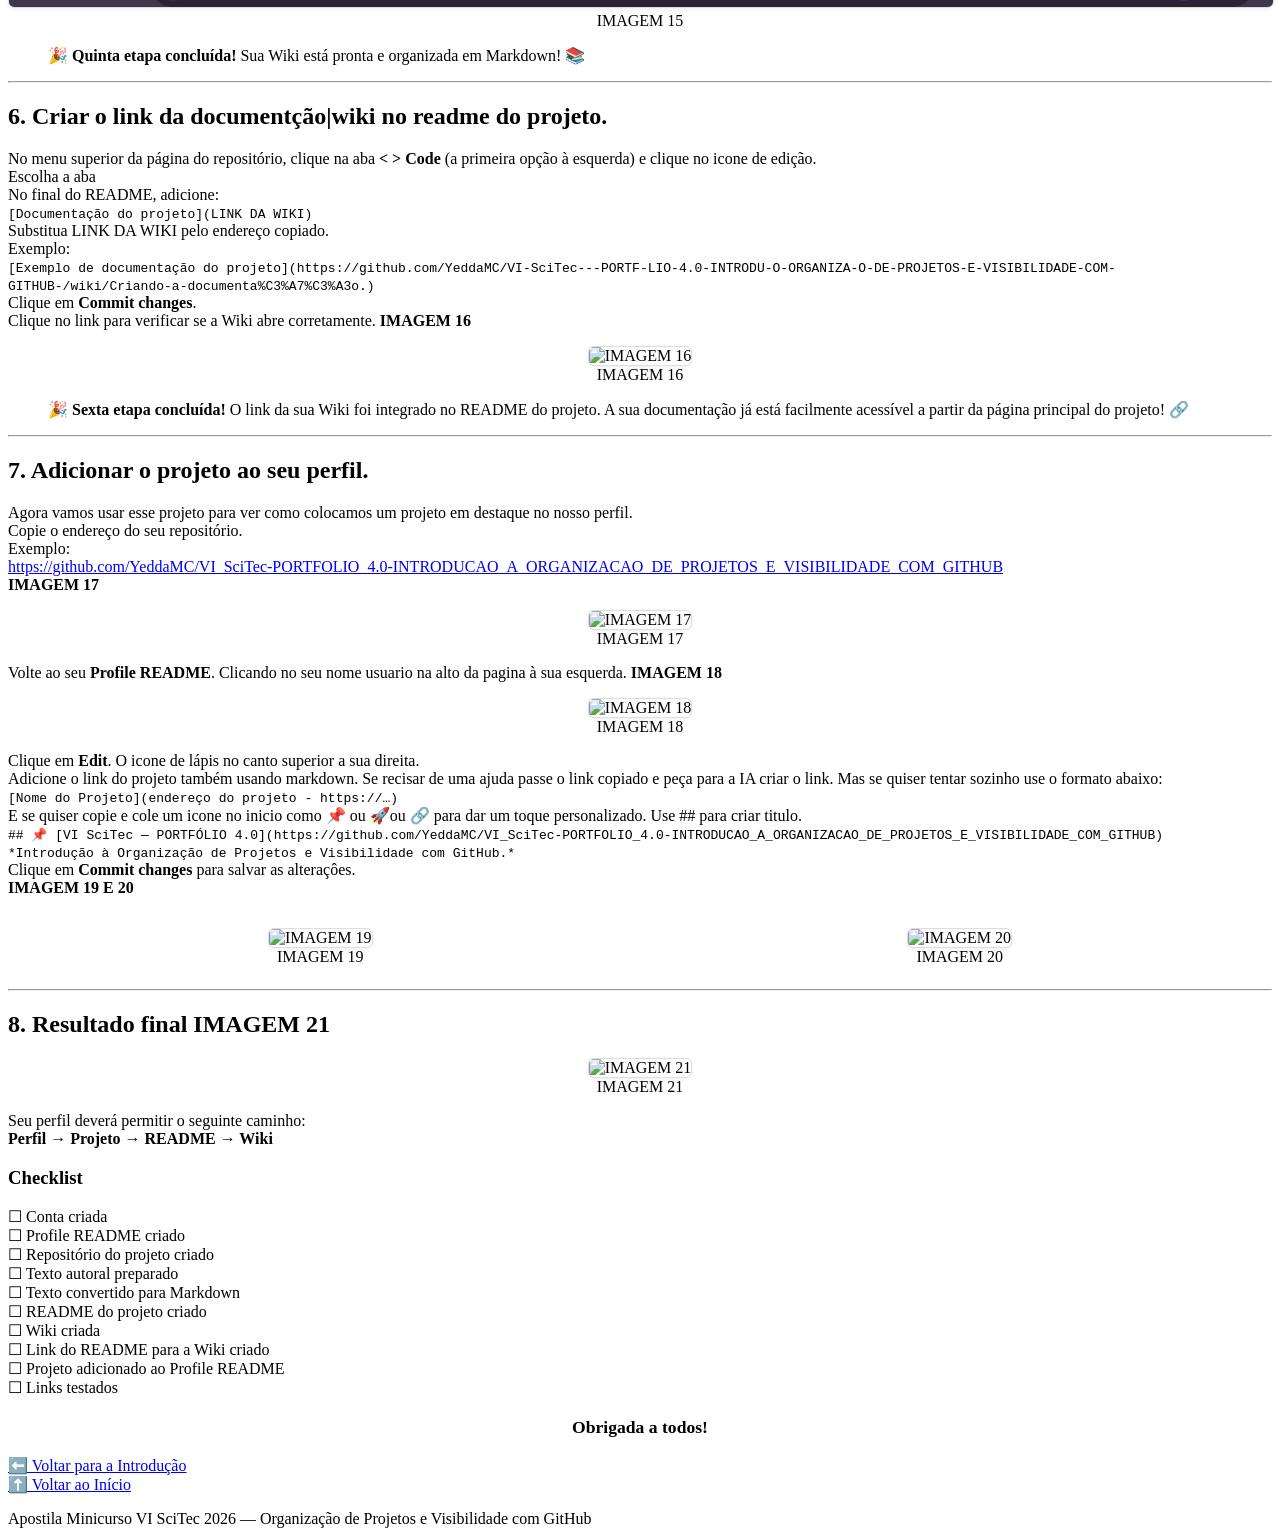
==== commit bf5808aa: "Refine image alt texts and comments in tutorial.html Updated various image alt texts and improved co" ====
--- a/tutorial.html
+++ b/tutorial.html
@@ -28,7 +28,7 @@
     </div>
   </nav>
 
-  <!-- BLOCO DE CRÉDITOS ACADÊMICO COM NOME COMPLETO E USERNAME EM CAIXA ALTA -->
+  <!-- BLOCO DE CRÉDITOS ACADÊMICO -->
   <div class="header-creditos-box">
     <div class="creditos-container">
       <div class="creditos-linha">
@@ -54,7 +54,7 @@
     <h3>1.1 Acesse o GitHub</h3>
     <p>Acesse o site do GitHub<br>Clique em <strong>Sign up</strong>.</p>
     <figure class="img-container">
-      <img src="APOSTILA%20IMAGENS/Captura%20de%20tela%202026-09-19%20163440.png" alt="Captura da Tela">
+      <img src="APOSTILA%20IMAGENS/Captura%20de%20tela%202026-09-19%20163440.png" alt="Acesse o GitHub">
       <figcaption>[INSERIR CAPTURA DA TELA]</figcaption>
     </figure>
 
@@ -71,7 +71,7 @@
     Seu username fará parte do endereço do seu perfil no GitHub.<br>
     Exemplo:<br>
     <a href="http://github.com/seu-username" target="_blank">github.com/seu-username</a><br>
-    os nossos por exemplo são</p>
+    os nossos por exemplo são:</p>
     <ul>
       <li>username YeddaMC <a href="https://github.com/YeddaMC" target="_blank">https://github.com/YeddaMC</a></li>
       <li>username <a href="https://github.com/Mary-Ana-Carvalhais-Carneiro" target="_blank">Mary-Ana-Carvalhais-Carneiro</a> <a href="https://github.com/Mary-Ana-Carvalhais-Carneiro" target="_blank">https://github.com/Mary-Ana-Carvalhais-Carneiro</a></li>
@@ -97,11 +97,11 @@
     <p><strong>IMAGENS 2 E 3</strong></p>
     <div style="display: flex; gap: 15px; flex-wrap: wrap;">
       <figure class="img-container" style="flex: 1; min-width: 250px;">
-        <img src="APOSTILA%20IMAGENS/2.png" alt="Com Profile README">
+        <img src="APOSTILA%20IMAGENS/Captura%20de%20tela%202026-09-19%20183141.png" alt="Com Profile README">
         <figcaption>Com Profile README</figcaption>
       </figure>
       <figure class="img-container" style="flex: 1; min-width: 250px;">
-        <img src="APOSTILA%20IMAGENS/3.png" alt="Sem Profile README">
+        <img src="APOSTILA%20IMAGENS/Captura%20de%20tela%202026-09-19%20183358.png" alt="Sem Profile README">
         <figcaption>Sem Profile README</figcaption>
       </figure>
     </div>
@@ -109,7 +109,7 @@
     <h3>2.1 Crie um novo repositório</h3>
     <p>No GitHub, clique em:<br><strong>+ → New repository IMAGEM 4</strong></p>
     <figure class="img-container">
-      <img src="APOSTILA%20IMAGENS/4.png" alt="IMAGEM 4">
+      <img src="APOSTILA%20IMAGENS/Captura%20de%20tela%202026-09-19%20183856.png" alt="IMAGEM 4">
       <figcaption>IMAGEM 4</figcaption>
     </figure>
 
@@ -117,7 +117,7 @@
     <p>Em <strong>Repository name</strong>, digite <strong>exatamente o seu username</strong>.</p>
     <p>Nome do repositório: <strong>IMAGEM 5</strong></p>
     <figure class="img-container">
-      <img src="APOSTILA%20IMAGENS/5.png" alt="IMAGEM 5">
+      <img src="APOSTILA%20IMAGENS/Captura%20de%20tela%202026-09-19%20184407.png" alt="IMAGEM 5">
       <figcaption>IMAGEM 5</figcaption>
     </figure>
 
@@ -129,14 +129,14 @@
     </ul>
     <p>Clique em <strong>Create repository</strong>. <strong>IMAGEM 6</strong></p>
     <figure class="img-container">
-      <img src="APOSTILA%20IMAGENS/6-7.png" alt="IMAGEM 6">
+      <img src="APOSTILA%20IMAGENS/Captura%20de%20tela%202026-09-19%20184852.png" alt="IMAGEM 6">
       <figcaption>IMAGEM 6</figcaption>
     </figure>
 
     <h3>2.4 Edite o README IMAGEM 7</h3>
     <p>Abra o arquivo README.md e clique no ícone de edição ✏️.</p>
     <figure class="img-container">
-      <img src="APOSTILA%20IMAGENS/8-9.png" alt="IMAGEM 7">
+      <img src="APOSTILA%20IMAGENS/Captura%20de%20tela%202026-09-19%20185408.png" alt="IMAGEM 7">
       <figcaption>IMAGEM 7</figcaption>
     </figure>
 
@@ -167,7 +167,7 @@
     <h3>3.1 Crie um novo repositório</h3>
     <p>Clique em: <strong>IMAGEM 10</strong></p>
     <figure class="img-container">
-      <img src="APOSTILA%20IMAGENS/10.png" alt="IMAGEM 10">
+      <img src="APOSTILA%20IMAGENS/Captura%20de%20tela%202026-09-19%20191845.png" alt="IMAGEM 10">
       <figcaption>IMAGEM 10</figcaption>
     </figure>
 
@@ -182,7 +182,7 @@
     <p>Clique em <strong>Create repository</strong>.</p>
     <p><strong>IMAGEM 11</strong></p>
     <figure class="img-container">
-      <img src="APOSTILA%20IMAGENS/11.png" alt="IMAGEM 11">
+      <img src="APOSTILA%20IMAGENS/Captura%20de%20tela%202026-09-19%20192518.png" alt="IMAGEM 11">
       <figcaption>IMAGEM 11</figcaption>
     </figure>
 
@@ -315,7 +315,7 @@
     <p>Dentro do repositório, clique em: <strong>IMAGEM 12</strong><br>
     <strong>Wiki</strong></p>
     <figure class="img-container">
-      <img src="APOSTILA%20IMAGENS/13.png" alt="IMAGEM 12">
+      <img src="APOSTILA%20IMAGENS/Captura%20de%20tela%202026-09-19%20200845.png" alt="IMAGEM 12">
       <figcaption>IMAGEM 12</figcaption>
     </figure>
 
@@ -326,14 +326,14 @@
     <p>Cole o conteudo em markdown gerado pela IA na etapa anterior.<br>
     Impotante estar na aba write.</p>
     <figure class="img-container">
-      <img src="APOSTILA%20IMAGENS/14.png" alt="IMAGEM 13">
+      <img src="APOSTILA%20IMAGENS/Captura%20de%20tela%202026-09-19%20201430.png" alt="IMAGEM 13">
       <figcaption>IMAGEM 13</figcaption>
     </figure>
 
     <p>Na aba preview confira o resiltado e se estiver tudo certo clique em Save Page.<br>
     <strong>IMAGEM 14</strong></p>
     <figure class="img-container">
-      <img src="APOSTILA%20IMAGENS/15.png" alt="IMAGEM 14">
+      <img src="APOSTILA%20IMAGENS/Captura%20de%20tela%202026-09-19%20201850.png" alt="IMAGEM 14">
       <figcaption>IMAGEM 14</figcaption>
     </figure>
 
@@ -359,7 +359,7 @@
     Clique em <strong>Commit changes</strong>.<br>
     Clique no link para verificar se a Wiki abre corretamente. <strong>IMAGEM 16</strong></p>
     <figure class="img-container">
-      <img src="APOSTILA%20IMAGENS/16.png" alt="IMAGEM 16">
+      <img src="APOSTILA%20IMAGENS/Captura%20de%20tela%202026-09-19%20202512.png" alt="IMAGEM 16">
       <figcaption>IMAGEM 16</figcaption>
     </figure>
 
@@ -375,17 +375,17 @@
     <a href="https://github.com/YeddaMC/VI_SciTec-PORTFOLIO_4.0-INTRODUCAO_A_ORGANIZACAO_DE_PROJETOS_E_VISIBILIDADE_COM_GITHUB" target="_blank">https://github.com/YeddaMC/VI_SciTec-PORTFOLIO_4.0-INTRODUCAO_A_ORGANIZACAO_DE_PROJETOS_E_VISIBILIDADE_COM_GITHUB</a><br>
     <strong>IMAGEM 17</strong></p>
     <figure class="img-container">
-      <img src="APOSTILA%20IMAGENS/17.png" alt="IMAGEM 17">
+      <img src="APOSTILA%20IMAGENS/Captura%20de%20tela%202026-09-19%20203015.png" alt="IMAGEM 17">
       <figcaption>IMAGEM 17</figcaption>
     </figure>
 
     <p>Volte ao seu <strong>Profile README</strong>. Clicando no seu nome usuario na alto da pagina à sua esquerda. <strong>IMAGEM 18</strong></p>
     <figure class="img-container">
-      <img src="APOSTILA%20IMAGENS/18.png" alt="IMAGEM 18">
+      <img src="APOSTILA%20IMAGENS/Captura%20de%20tela%202026-09-19%20203540.png" alt="IMAGEM 18">
       <figcaption>IMAGEM 18</figcaption>
     </figure>
 
-    <p>Clique em <strong>Edit</strong>.O icone de lápis no canto superior a sua direita.<br>
+    <p>Clique em <strong>Edit</strong>. O icone de lápis no canto superior a sua direita.<br>
     Adicione o link do projeto também usando markdown. Se recisar de uma ajuda passe o link copiado e peça para a IA criar o link. Mas se quiser tentar sozinho use o formato abaixo:<br>
     <code>[Nome do Projeto](endereço do projeto - https://…)</code><br>
     E se quiser copie e cole um icone no inicio como 📌 ou 🚀ou 🔗 para dar um toque personalizado. Use ## para criar titulo.<br>
@@ -396,11 +396,11 @@
 
     <div style="display: flex; gap: 15px; flex-wrap: wrap;">
       <figure class="img-container" style="flex: 1; min-width: 250px;">
-        <img src="APOSTILA%20IMAGENS/19.png" alt="IMAGEM 19">
+        <img src="APOSTILA%20IMAGENS/Captura%20de%20tela%202026-09-19%20204110.png" alt="IMAGEM 19">
         <figcaption>IMAGEM 19</figcaption>
       </figure>
       <figure class="img-container" style="flex: 1; min-width: 250px;">
-        <img src="APOSTILA%20IMAGENS/20.png" alt="IMAGEM 20">
+        <img src="APOSTILA%20IMAGENS/Captura%20de%20tela%202026-09-19%20204522.png" alt="IMAGEM 20">
         <figcaption>IMAGEM 20</figcaption>
       </figure>
     </div>
@@ -410,7 +410,7 @@
     <!-- 8. RESULTADO FINAL -->
     <h2>8. Resultado final IMAGEM 21</h2>
     <figure class="img-container">
-      <img src="APOSTILA%20IMAGENS/21.png" alt="IMAGEM 21">
+      <img src="APOSTILA%20IMAGENS/Captura%20de%20tela%202026-09-19%20205000.png" alt="IMAGEM 21">
       <figcaption>IMAGEM 21</figcaption>
     </figure>
 
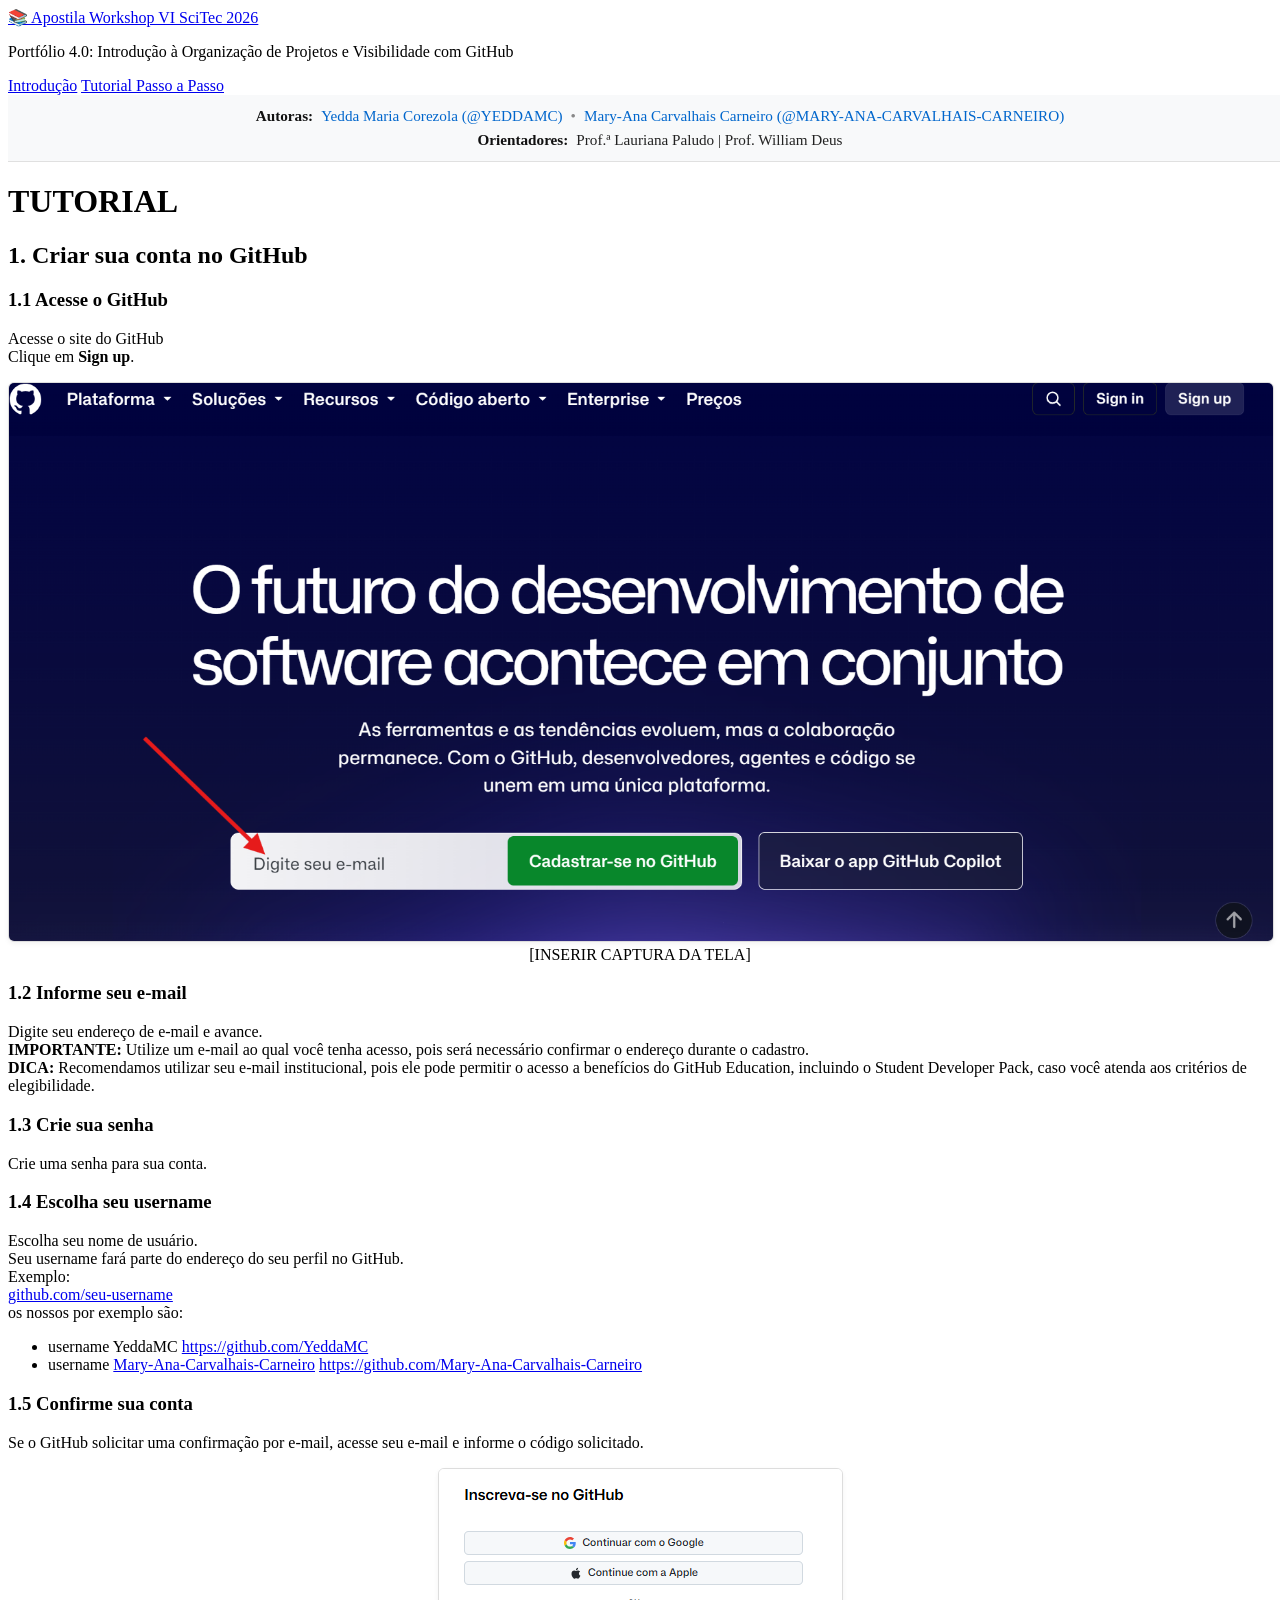
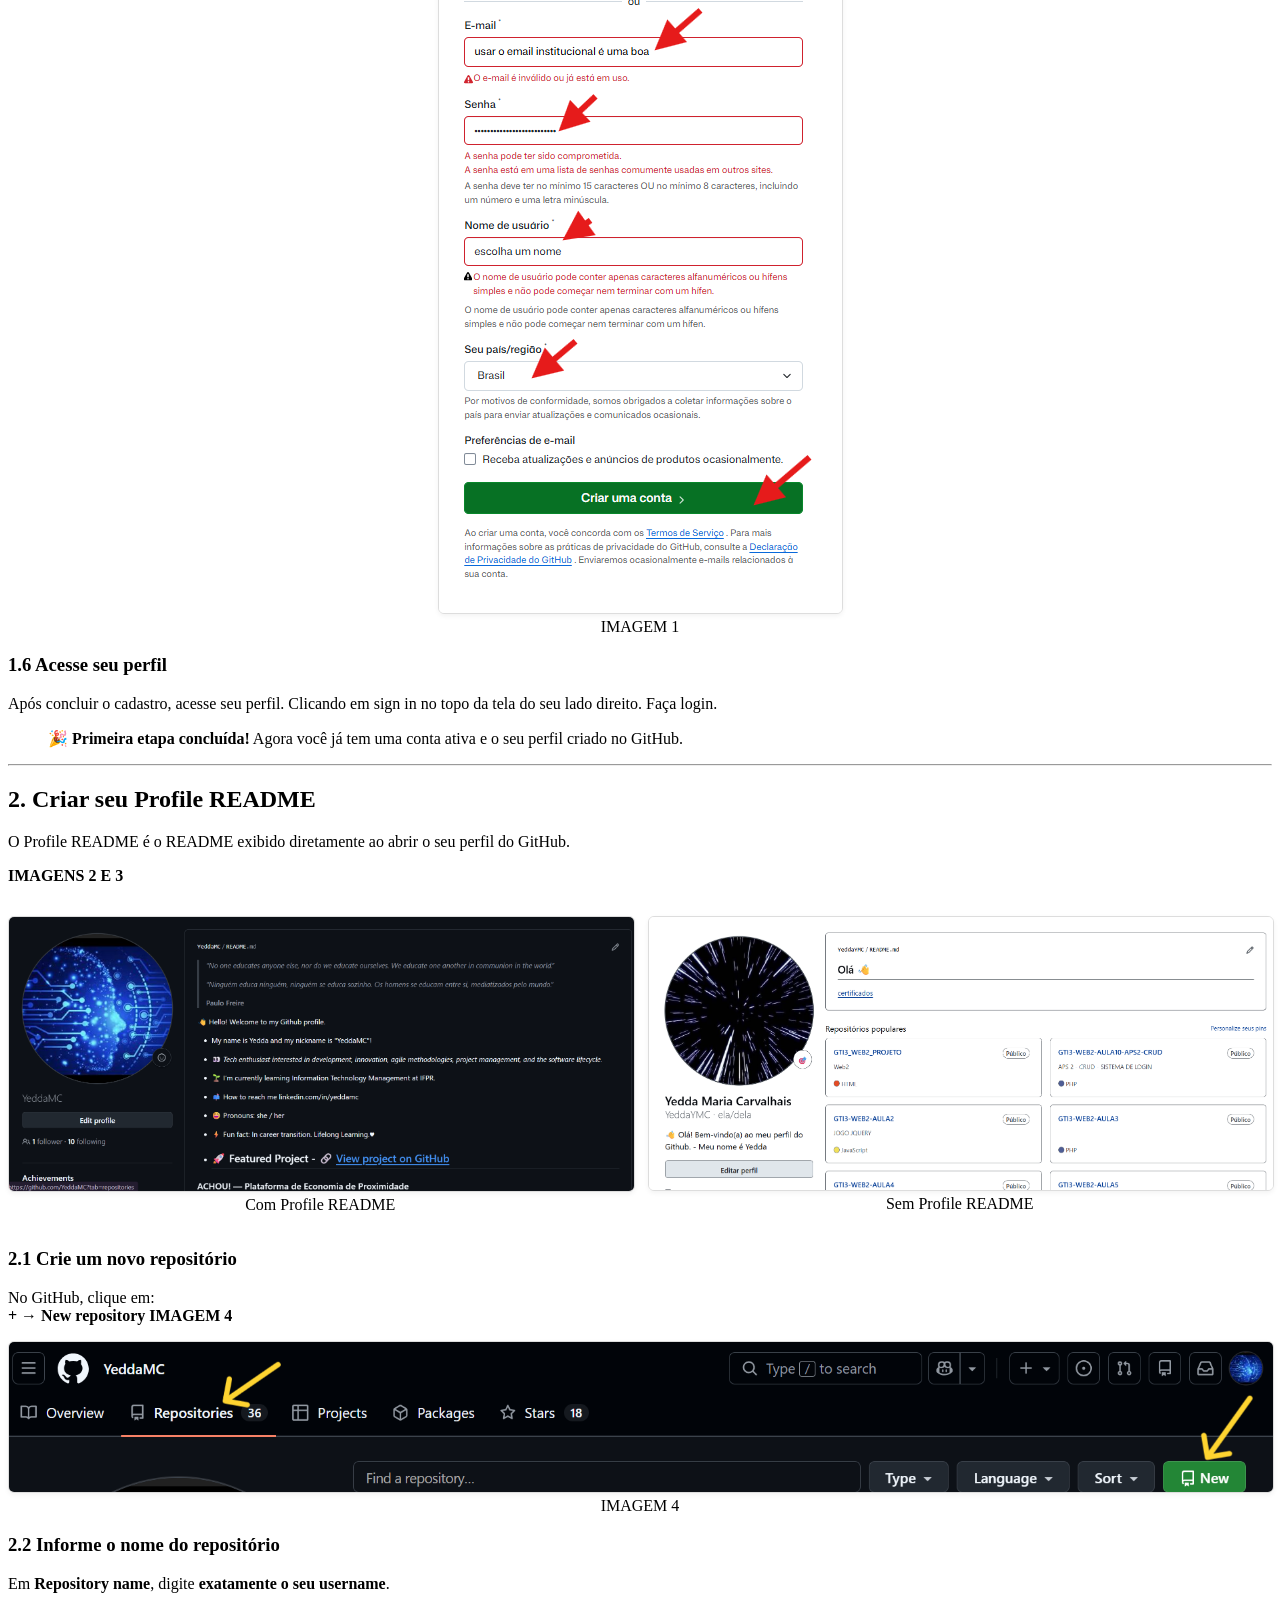
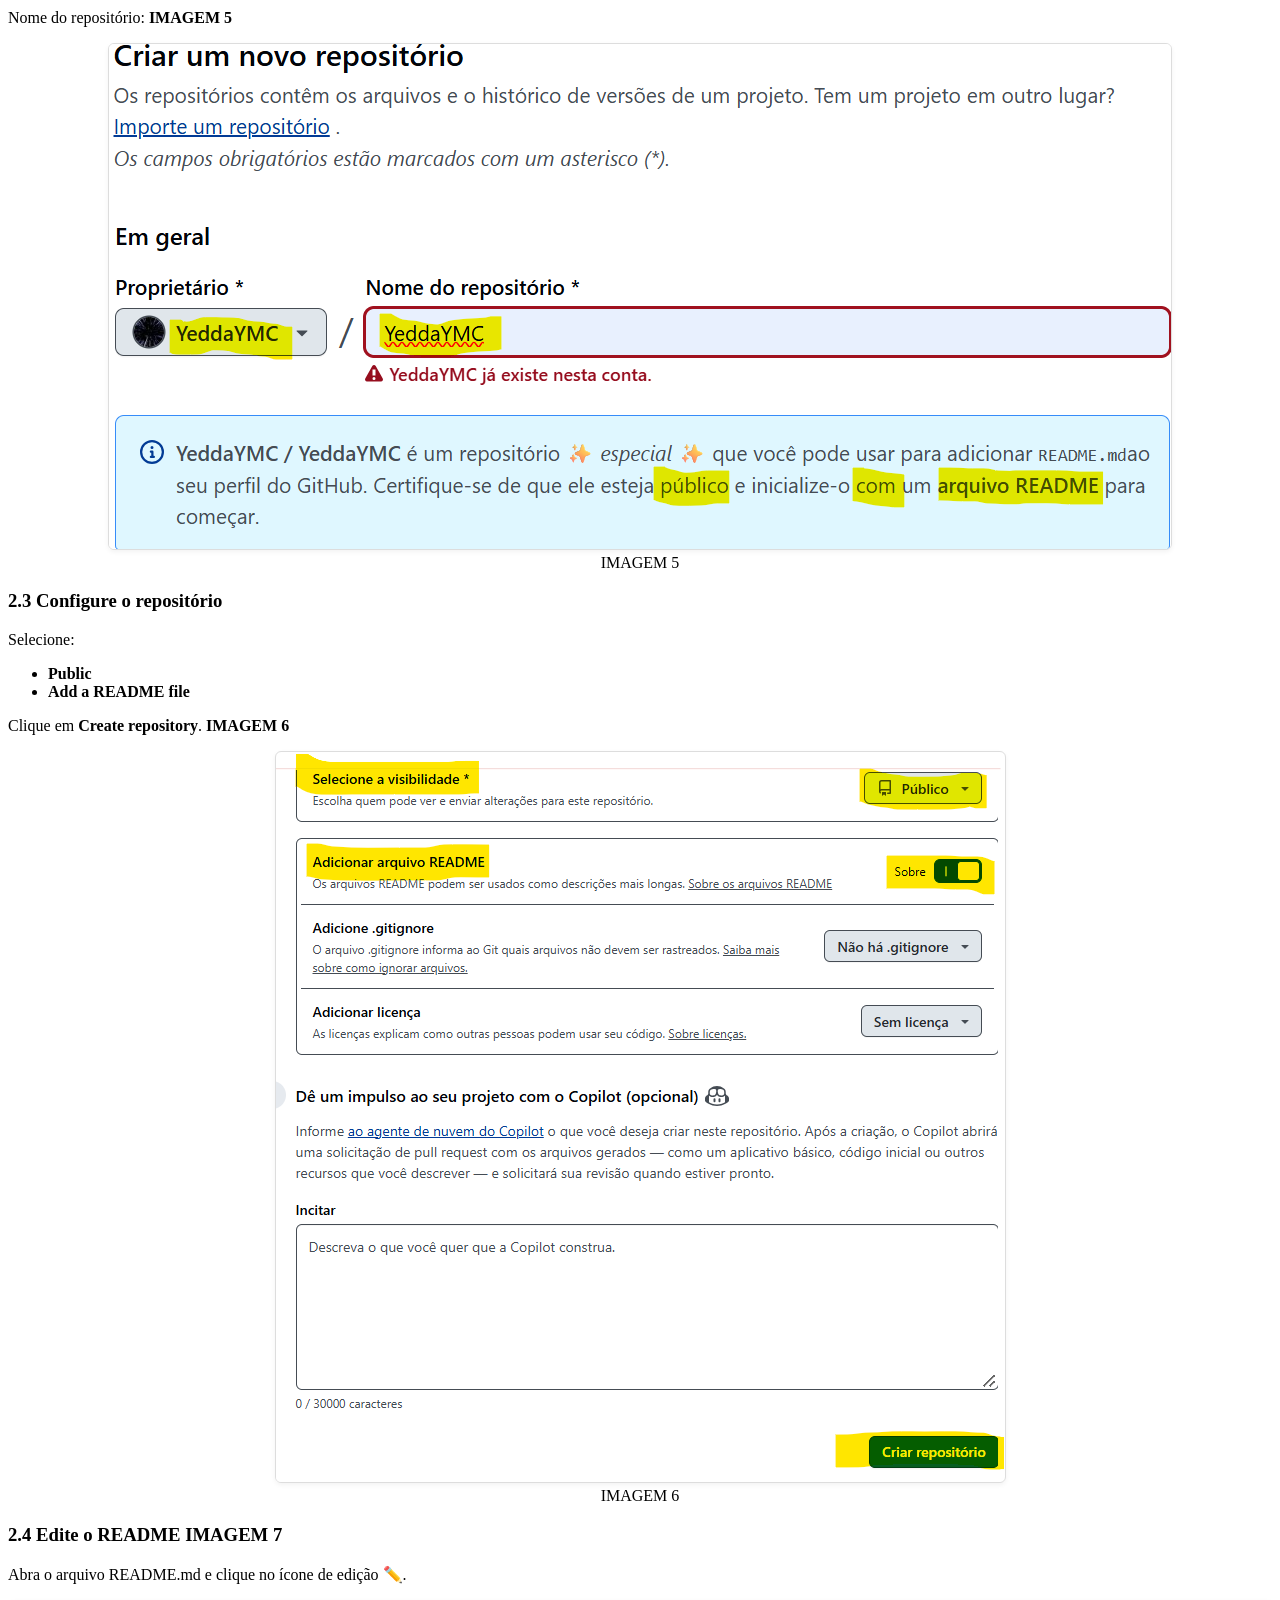
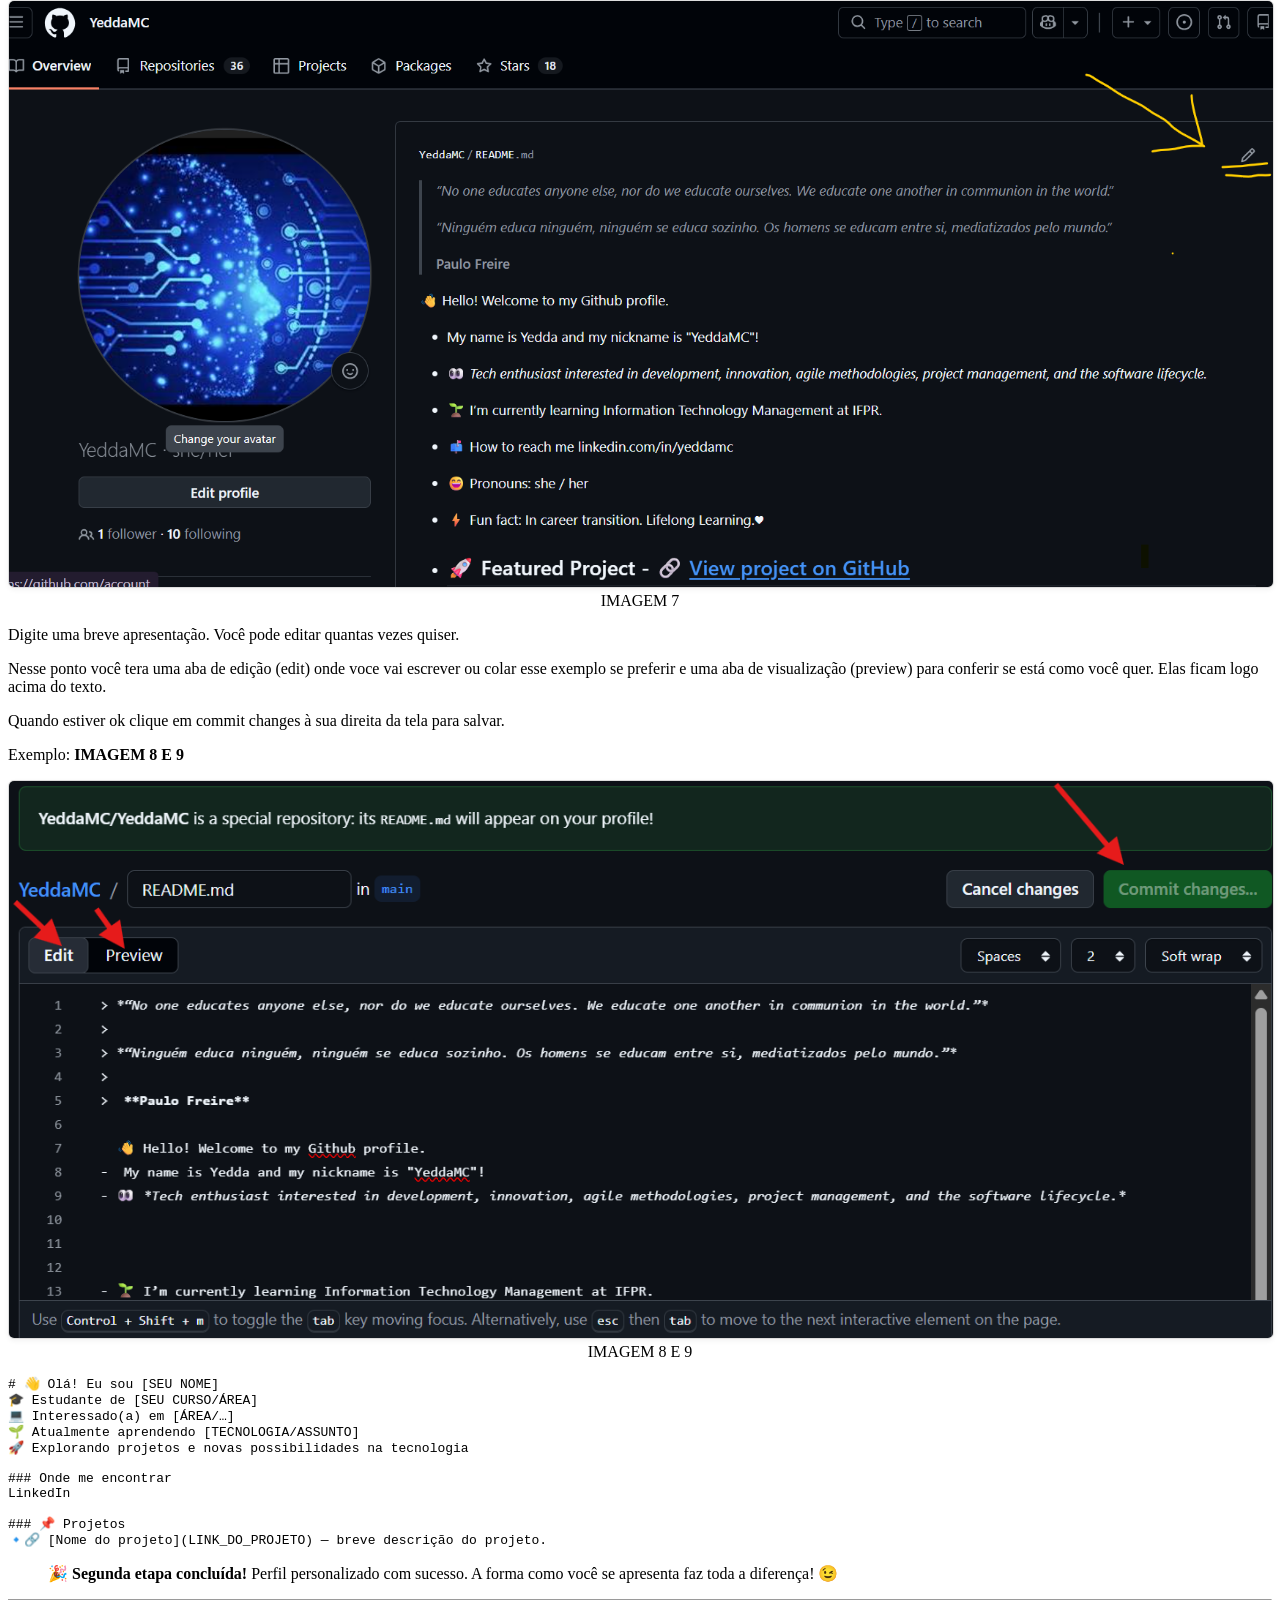
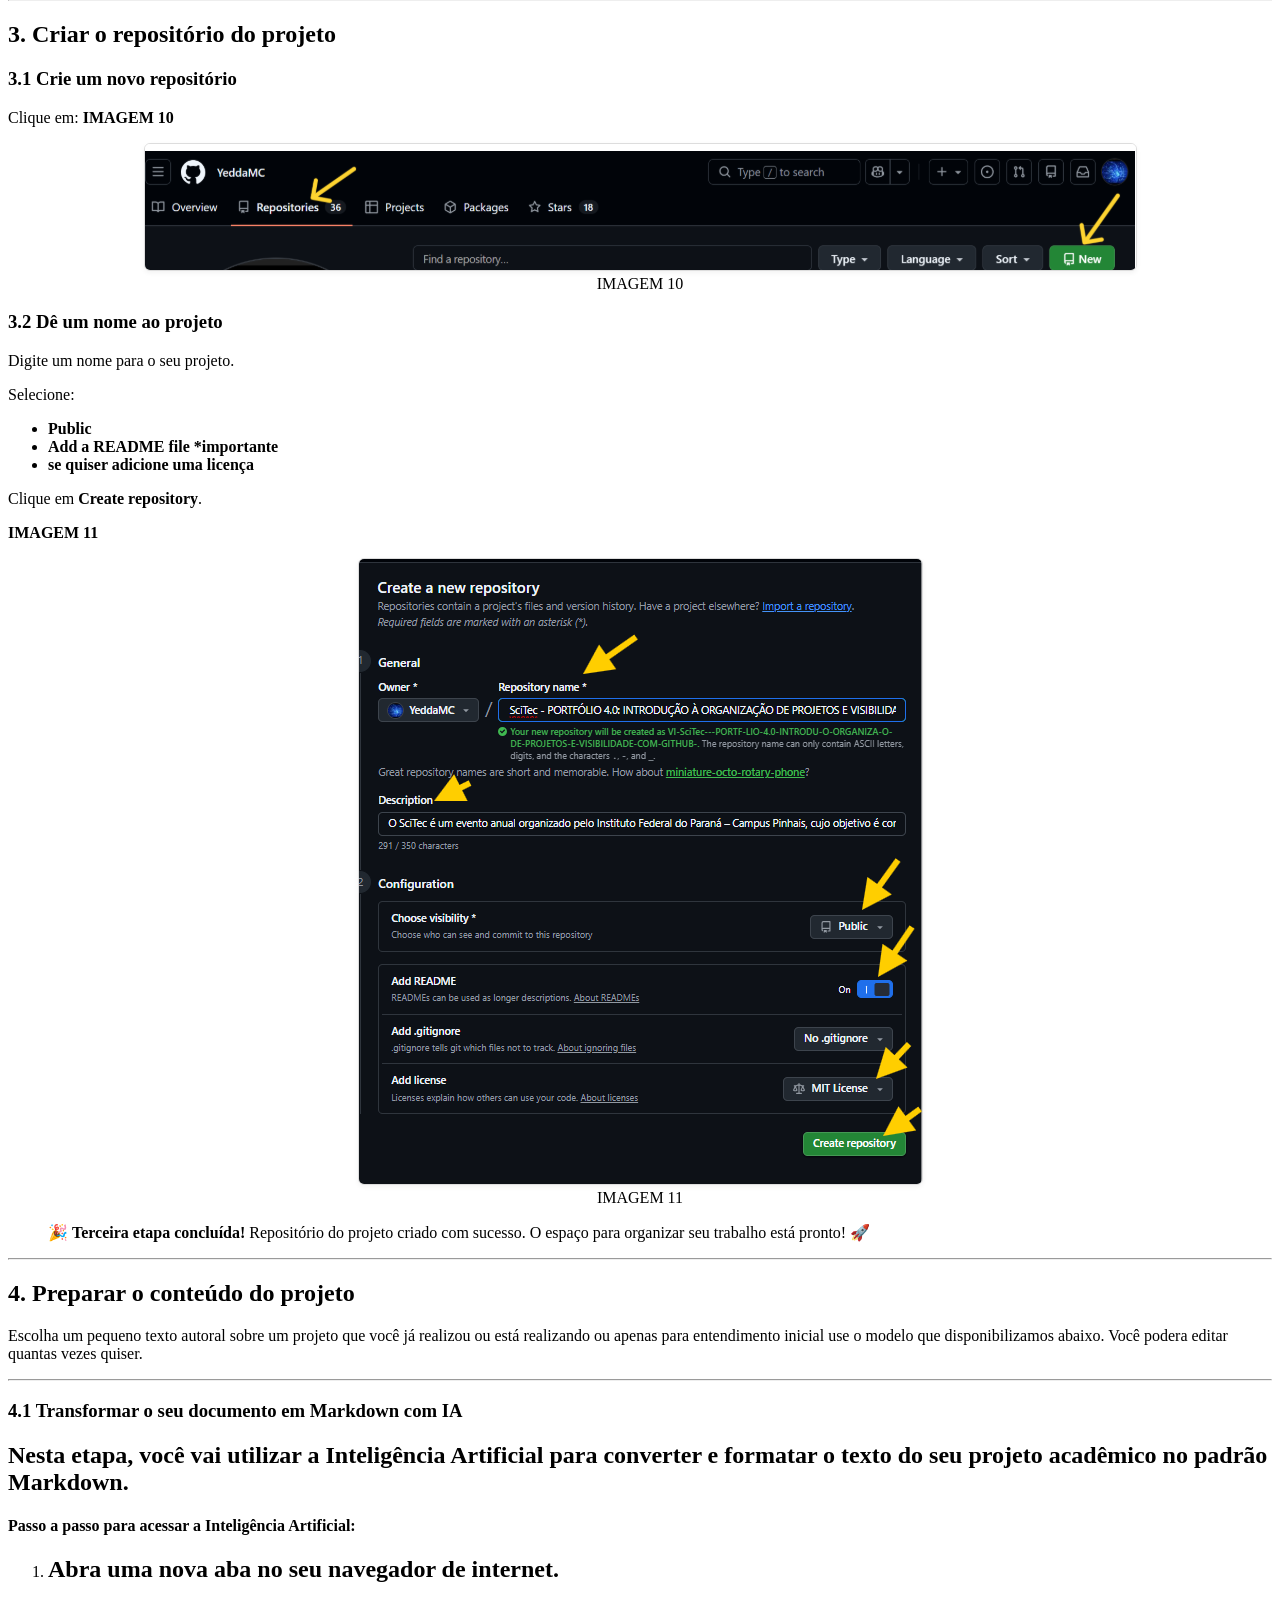
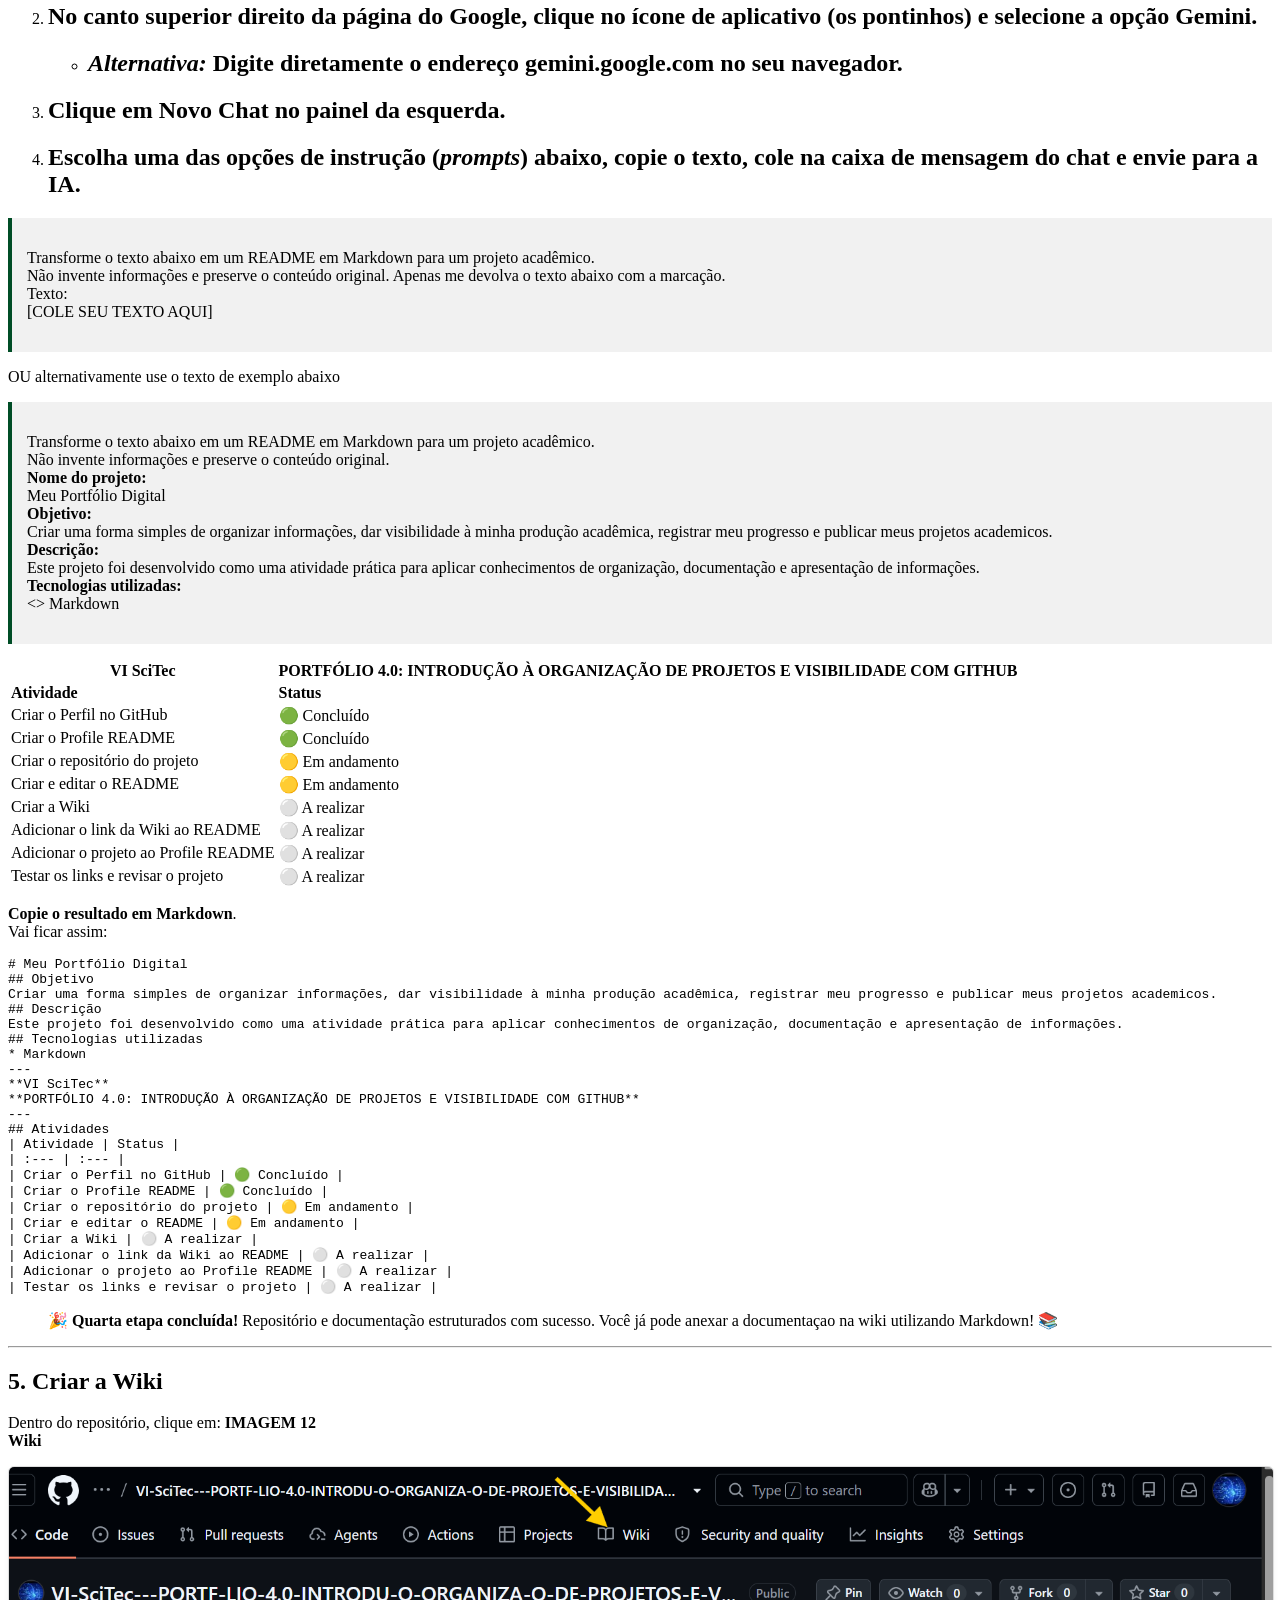
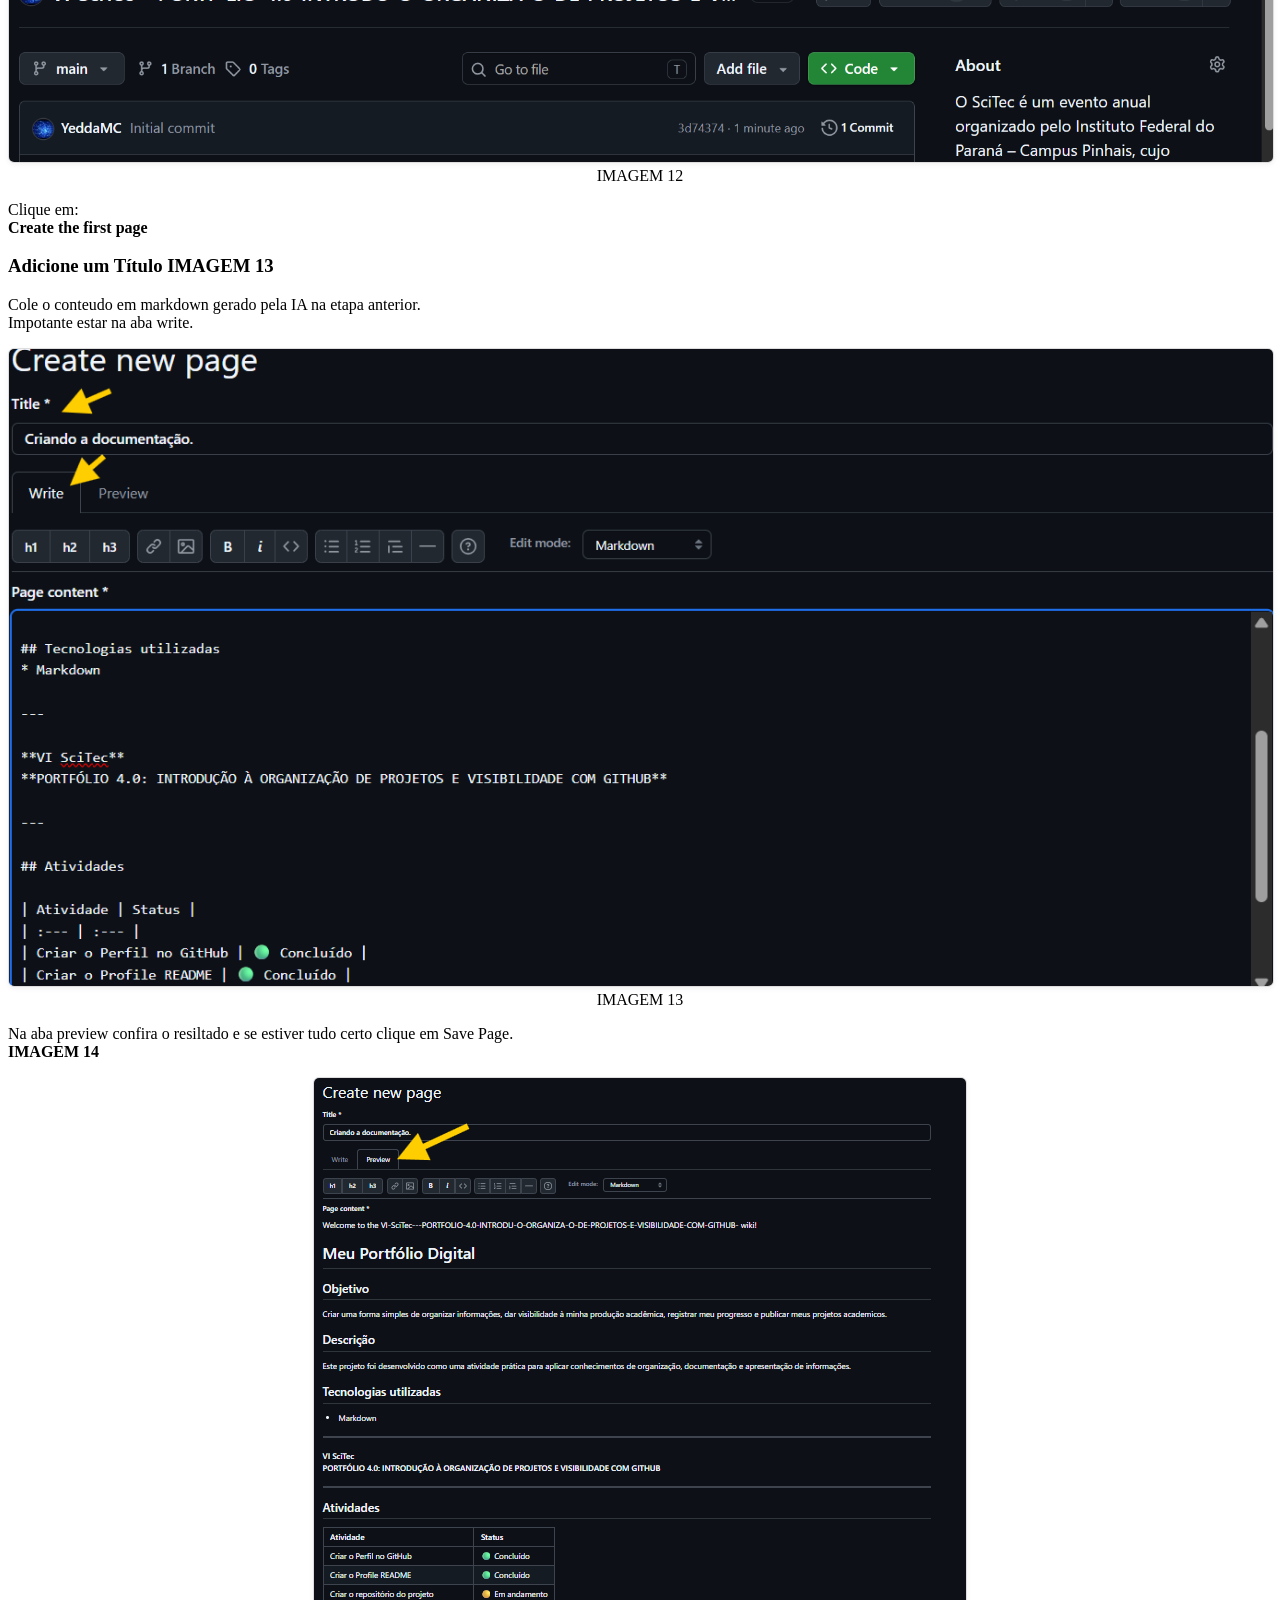
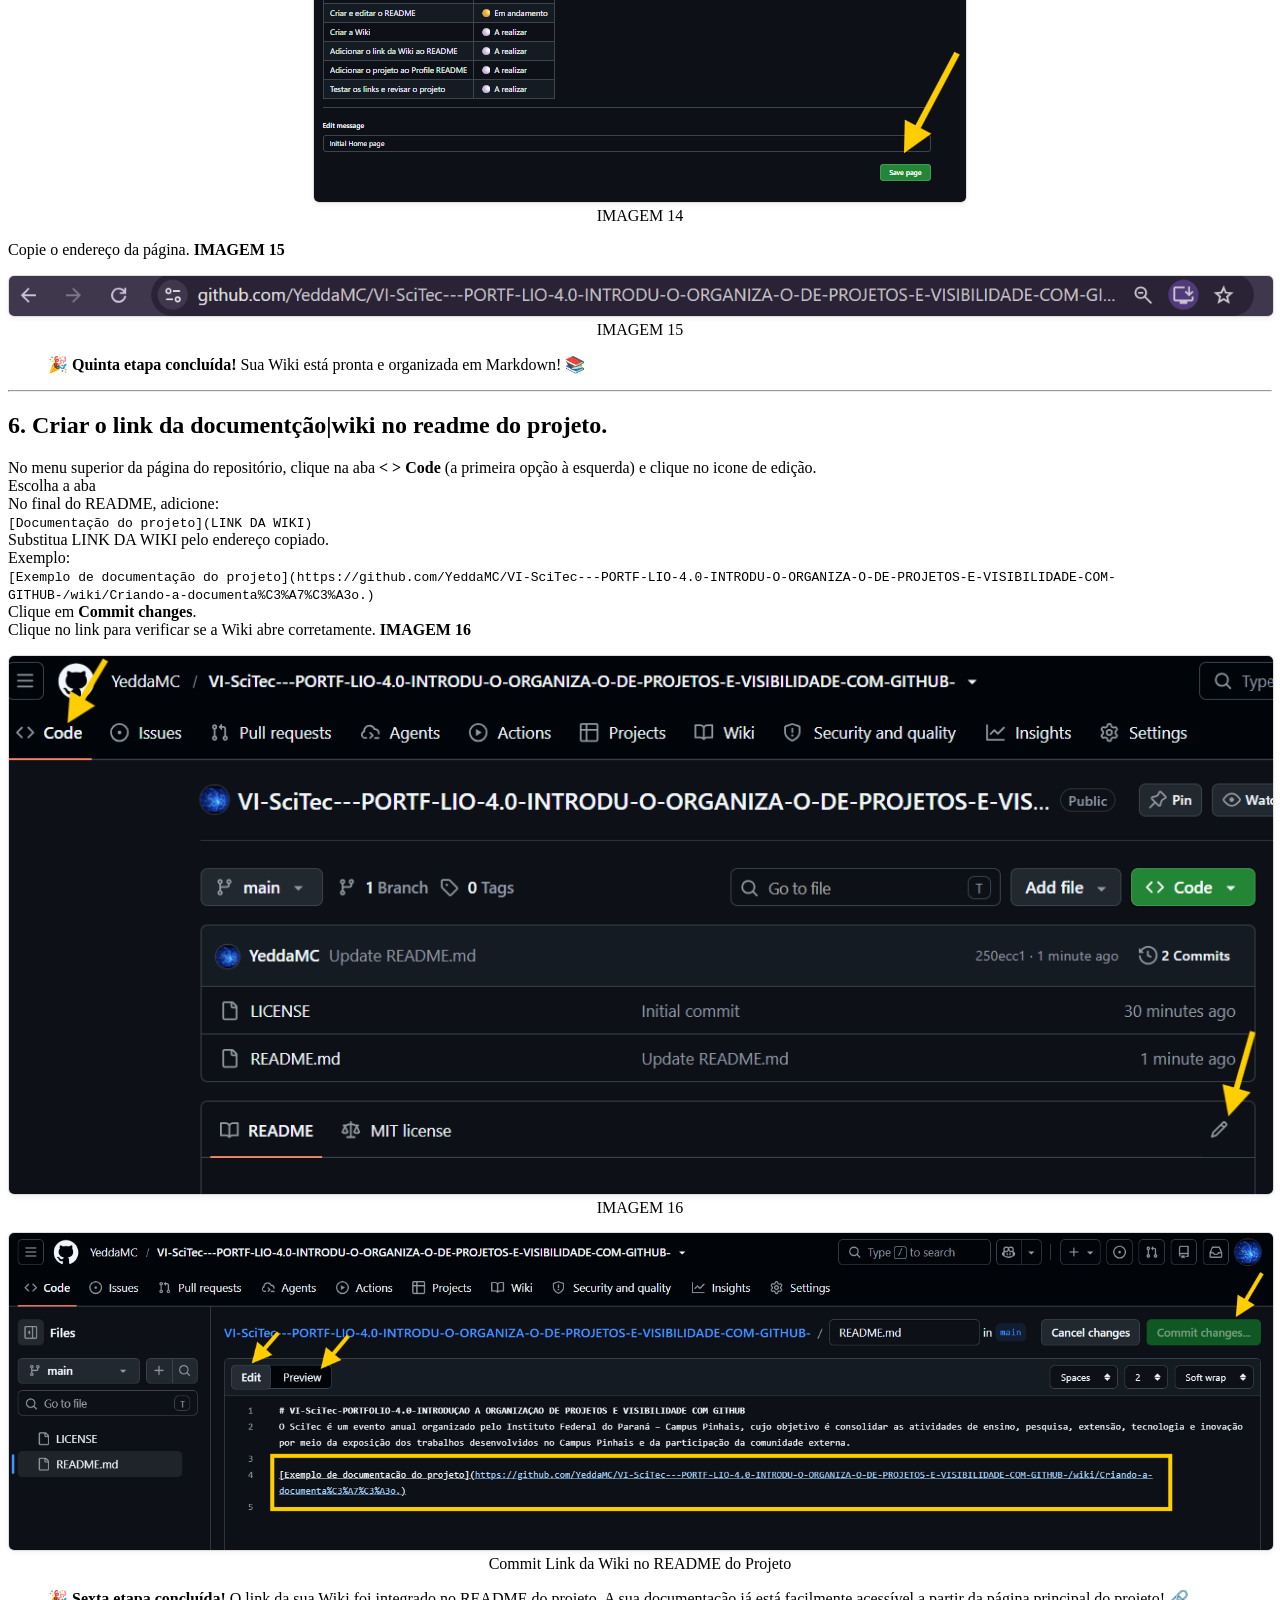
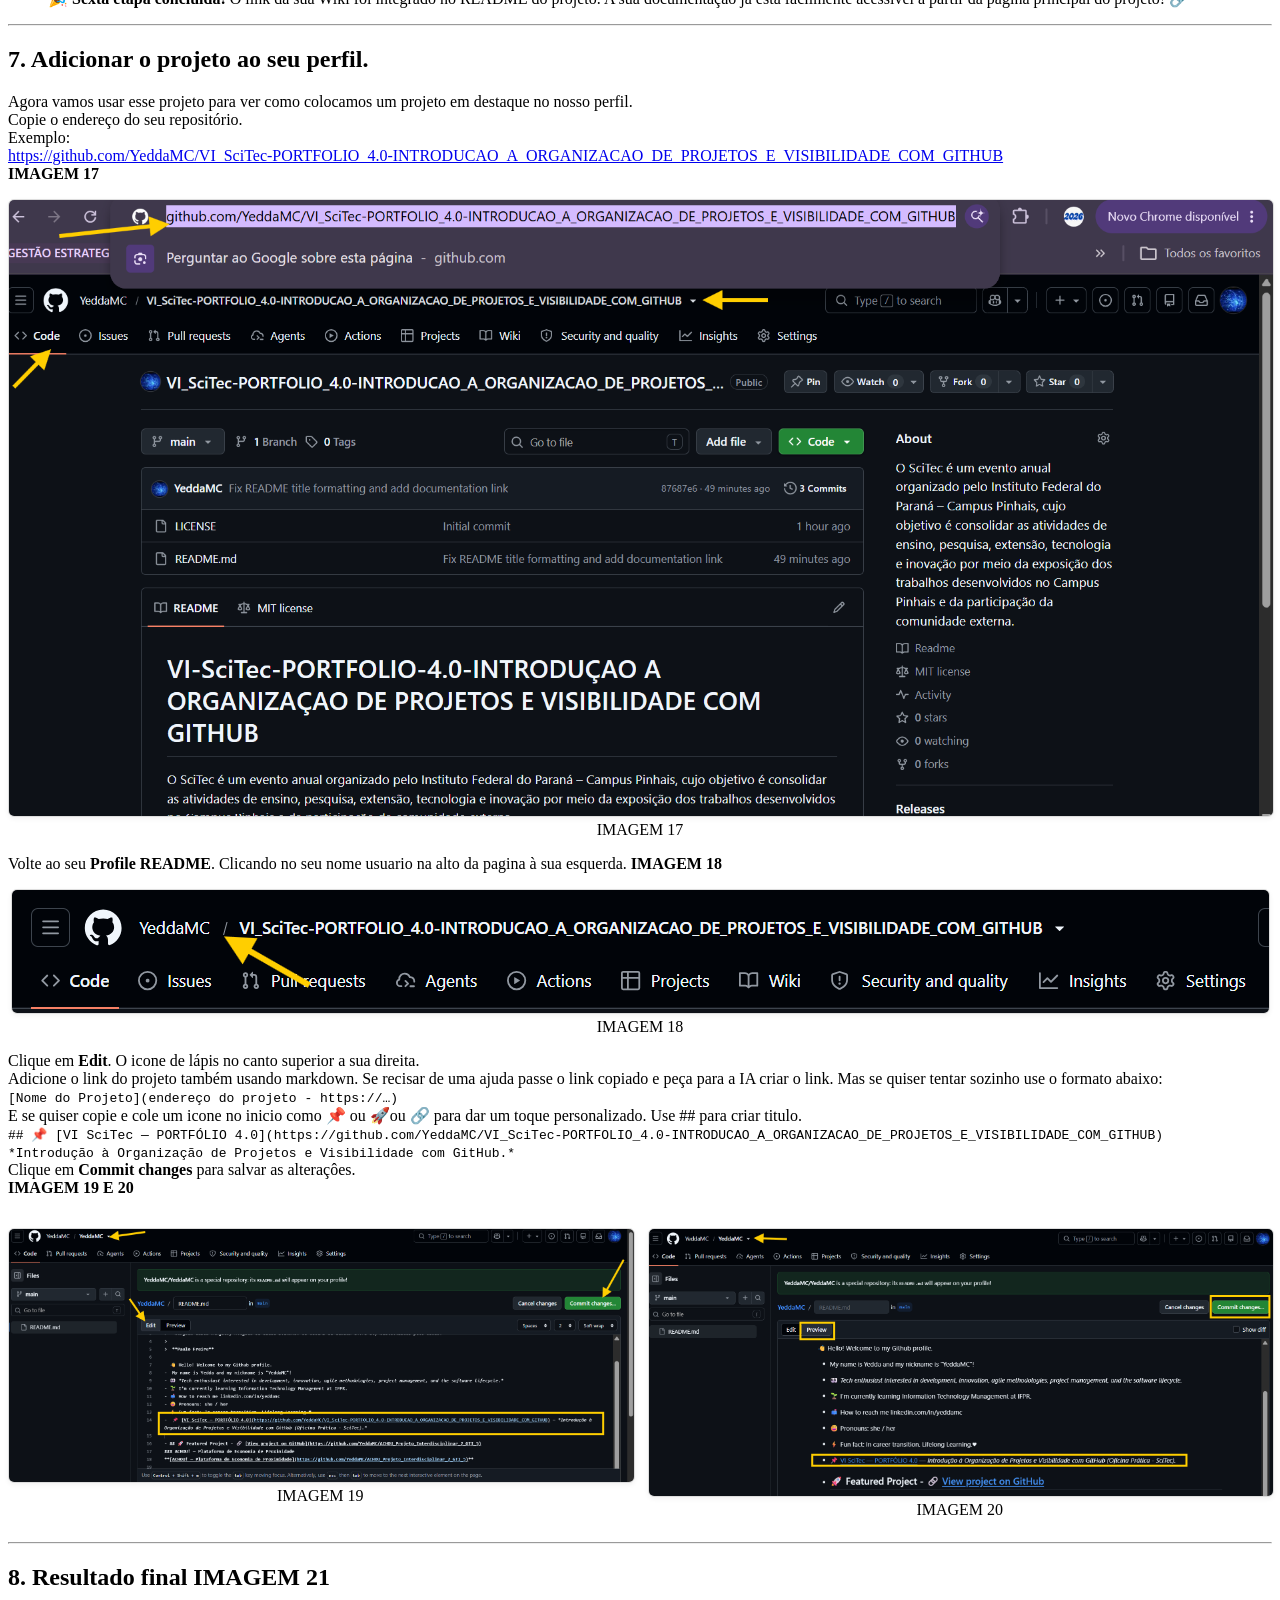
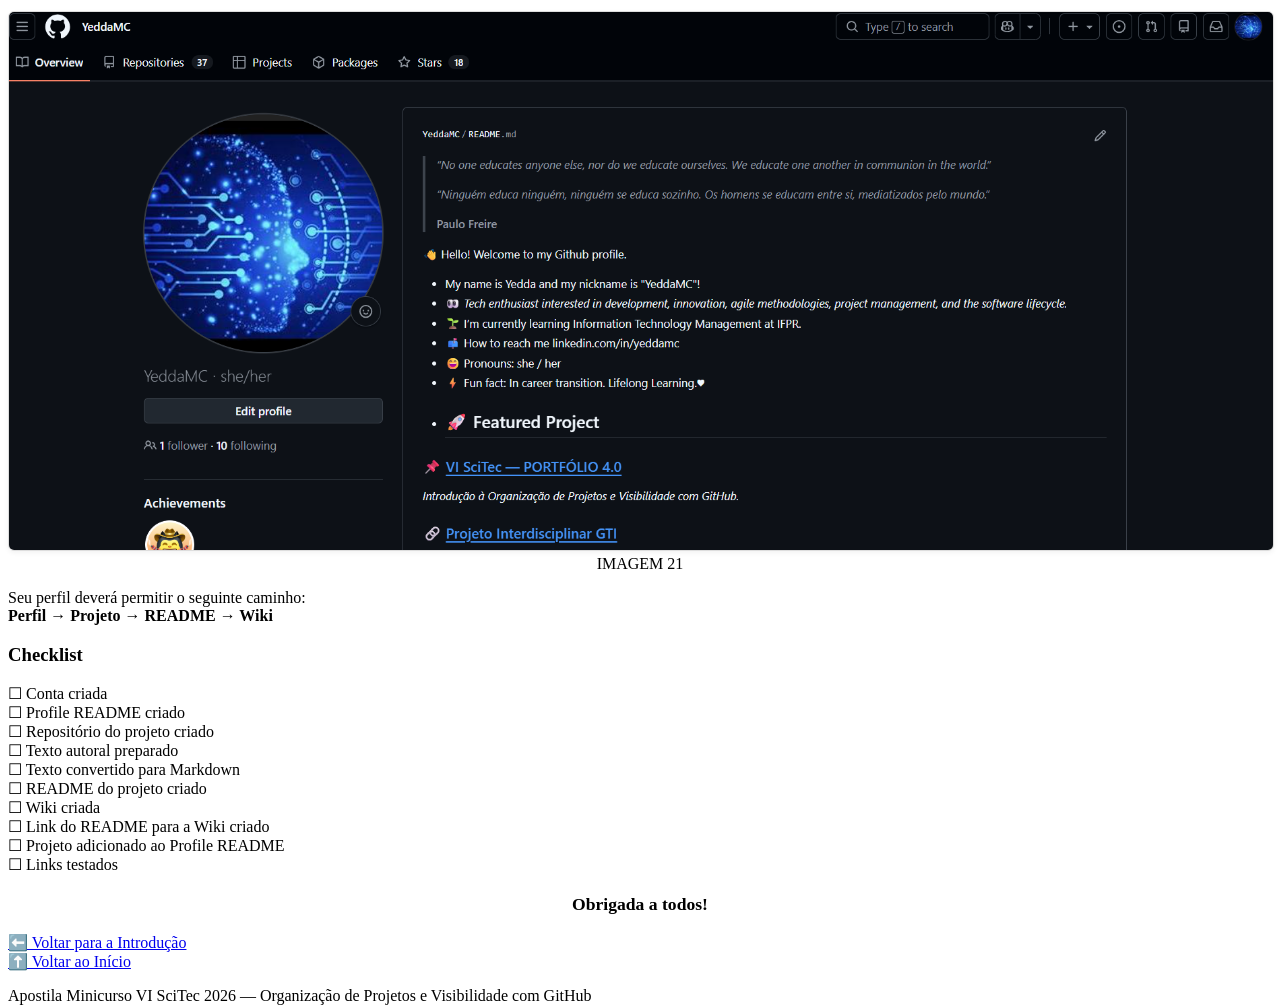
==== commit debc30b3: "Update image sources in tutorial.html" ====
--- a/tutorial.html
+++ b/tutorial.html
@@ -97,11 +97,11 @@
     <p><strong>IMAGENS 2 E 3</strong></p>
     <div style="display: flex; gap: 15px; flex-wrap: wrap;">
       <figure class="img-container" style="flex: 1; min-width: 250px;">
-        <img src="APOSTILA%20IMAGENS/Captura%20de%20tela%202026-09-19%20183141.png" alt="Com Profile README">
+        <img src="APOSTILA%20IMAGENS/2.png" alt="Com Profile README">
         <figcaption>Com Profile README</figcaption>
       </figure>
       <figure class="img-container" style="flex: 1; min-width: 250px;">
-        <img src="APOSTILA%20IMAGENS/Captura%20de%20tela%202026-09-19%20183358.png" alt="Sem Profile README">
+        <img src="APOSTILA%20IMAGENS/3.png" alt="Sem Profile README">
         <figcaption>Sem Profile README</figcaption>
       </figure>
     </div>
@@ -109,7 +109,7 @@
     <h3>2.1 Crie um novo repositório</h3>
     <p>No GitHub, clique em:<br><strong>+ → New repository IMAGEM 4</strong></p>
     <figure class="img-container">
-      <img src="APOSTILA%20IMAGENS/Captura%20de%20tela%202026-09-19%20183856.png" alt="IMAGEM 4">
+      <img src="APOSTILA%20IMAGENS/4.png" alt="IMAGEM 4">
       <figcaption>IMAGEM 4</figcaption>
     </figure>
 
@@ -117,7 +117,7 @@
     <p>Em <strong>Repository name</strong>, digite <strong>exatamente o seu username</strong>.</p>
     <p>Nome do repositório: <strong>IMAGEM 5</strong></p>
     <figure class="img-container">
-      <img src="APOSTILA%20IMAGENS/Captura%20de%20tela%202026-09-19%20184407.png" alt="IMAGEM 5">
+      <img src="APOSTILA%20IMAGENS/5.png" alt="IMAGEM 5">
       <figcaption>IMAGEM 5</figcaption>
     </figure>
 
@@ -129,14 +129,14 @@
     </ul>
     <p>Clique em <strong>Create repository</strong>. <strong>IMAGEM 6</strong></p>
     <figure class="img-container">
-      <img src="APOSTILA%20IMAGENS/Captura%20de%20tela%202026-09-19%20184852.png" alt="IMAGEM 6">
+      <img src="APOSTILA%20IMAGENS/6.png" alt="IMAGEM 6">
       <figcaption>IMAGEM 6</figcaption>
     </figure>
 
     <h3>2.4 Edite o README IMAGEM 7</h3>
     <p>Abra o arquivo README.md e clique no ícone de edição ✏️.</p>
     <figure class="img-container">
-      <img src="APOSTILA%20IMAGENS/Captura%20de%20tela%202026-09-19%20185408.png" alt="IMAGEM 7">
+      <img src="APOSTILA%20IMAGENS/7.png" alt="IMAGEM 7">
       <figcaption>IMAGEM 7</figcaption>
     </figure>
 
@@ -145,6 +145,11 @@
     <p>Quando estiver ok clique em commit changes à sua direita da tela para salvar.</p>
 
     <p>Exemplo: <strong>IMAGEM 8 E 9</strong></p>
+    <figure class="img-container">
+      <img src="APOSTILA%20IMAGENS/8-9.png" alt="IMAGEM 8 E 9">
+      <figcaption>IMAGEM 8 E 9</figcaption>
+    </figure>
+
     <pre><code># 👋 Olá! Eu sou [SEU NOME]
 🎓 Estudante de [SEU CURSO/ÁREA]
 💻 Interessado(a) em [ÁREA/…]
@@ -167,7 +172,7 @@
     <h3>3.1 Crie um novo repositório</h3>
     <p>Clique em: <strong>IMAGEM 10</strong></p>
     <figure class="img-container">
-      <img src="APOSTILA%20IMAGENS/Captura%20de%20tela%202026-09-19%20191845.png" alt="IMAGEM 10">
+      <img src="APOSTILA%20IMAGENS/10.png" alt="IMAGEM 10">
       <figcaption>IMAGEM 10</figcaption>
     </figure>
 
@@ -182,7 +187,7 @@
     <p>Clique em <strong>Create repository</strong>.</p>
     <p><strong>IMAGEM 11</strong></p>
     <figure class="img-container">
-      <img src="APOSTILA%20IMAGENS/Captura%20de%20tela%202026-09-19%20192518.png" alt="IMAGEM 11">
+      <img src="APOSTILA%20IMAGENS/repo%20scitec.png" alt="IMAGEM 11">
       <figcaption>IMAGEM 11</figcaption>
     </figure>
 
@@ -315,7 +320,7 @@
     <p>Dentro do repositório, clique em: <strong>IMAGEM 12</strong><br>
     <strong>Wiki</strong></p>
     <figure class="img-container">
-      <img src="APOSTILA%20IMAGENS/Captura%20de%20tela%202026-09-19%20200845.png" alt="IMAGEM 12">
+      <img src="APOSTILA%20IMAGENS/clique%20em%20wiki.png" alt="IMAGEM 12">
       <figcaption>IMAGEM 12</figcaption>
     </figure>
 
@@ -326,14 +331,14 @@
     <p>Cole o conteudo em markdown gerado pela IA na etapa anterior.<br>
     Impotante estar na aba write.</p>
     <figure class="img-container">
-      <img src="APOSTILA%20IMAGENS/Captura%20de%20tela%202026-09-19%20201430.png" alt="IMAGEM 13">
+      <img src="APOSTILA%20IMAGENS/criar%20pag%20wiki%20write.png" alt="IMAGEM 13">
       <figcaption>IMAGEM 13</figcaption>
     </figure>
 
     <p>Na aba preview confira o resiltado e se estiver tudo certo clique em Save Page.<br>
     <strong>IMAGEM 14</strong></p>
     <figure class="img-container">
-      <img src="APOSTILA%20IMAGENS/Captura%20de%20tela%202026-09-19%20201850.png" alt="IMAGEM 14">
+      <img src="APOSTILA%20IMAGENS/wiki%20preview%20e%20save.png" alt="IMAGEM 14">
       <figcaption>IMAGEM 14</figcaption>
     </figure>
 
@@ -359,8 +364,13 @@
     Clique em <strong>Commit changes</strong>.<br>
     Clique no link para verificar se a Wiki abre corretamente. <strong>IMAGEM 16</strong></p>
     <figure class="img-container">
-      <img src="APOSTILA%20IMAGENS/Captura%20de%20tela%202026-09-19%20202512.png" alt="IMAGEM 16">
+      <img src="APOSTILA%20IMAGENS/code-editar%20readme%20do%20projeto%20incluir%20link%20da%20wiki.png" alt="IMAGEM 16">
       <figcaption>IMAGEM 16</figcaption>
+    </figure>
+
+    <figure class="img-container">
+      <img src="APOSTILA%20IMAGENS/commit%20link%20da%20wiki%20no%20readme%20projeto.png" alt="Commit Link Wiki">
+      <figcaption>Commit Link da Wiki no README do Projeto</figcaption>
     </figure>
 
     <blockquote>🎉 <strong>Sexta etapa concluída!</strong> O link da sua Wiki foi integrado no README do projeto. A sua documentação já está facilmente acessível a partir da página principal do projeto! 🔗</blockquote>
@@ -375,13 +385,13 @@
     <a href="https://github.com/YeddaMC/VI_SciTec-PORTFOLIO_4.0-INTRODUCAO_A_ORGANIZACAO_DE_PROJETOS_E_VISIBILIDADE_COM_GITHUB" target="_blank">https://github.com/YeddaMC/VI_SciTec-PORTFOLIO_4.0-INTRODUCAO_A_ORGANIZACAO_DE_PROJETOS_E_VISIBILIDADE_COM_GITHUB</a><br>
     <strong>IMAGEM 17</strong></p>
     <figure class="img-container">
-      <img src="APOSTILA%20IMAGENS/Captura%20de%20tela%202026-09-19%20203015.png" alt="IMAGEM 17">
+      <img src="APOSTILA%20IMAGENS/COPIAR%20LINK%20PROJETO.png" alt="IMAGEM 17">
       <figcaption>IMAGEM 17</figcaption>
     </figure>
 
     <p>Volte ao seu <strong>Profile README</strong>. Clicando no seu nome usuario na alto da pagina à sua esquerda. <strong>IMAGEM 18</strong></p>
     <figure class="img-container">
-      <img src="APOSTILA%20IMAGENS/Captura%20de%20tela%202026-09-19%20203540.png" alt="IMAGEM 18">
+      <img src="APOSTILA%20IMAGENS/voltar%20ao%20profile.png" alt="IMAGEM 18">
       <figcaption>IMAGEM 18</figcaption>
     </figure>
 
@@ -396,11 +406,11 @@
 
     <div style="display: flex; gap: 15px; flex-wrap: wrap;">
       <figure class="img-container" style="flex: 1; min-width: 250px;">
-        <img src="APOSTILA%20IMAGENS/Captura%20de%20tela%202026-09-19%20204110.png" alt="IMAGEM 19">
+        <img src="APOSTILA%20IMAGENS/link%20proj%20no%20profile%20write.png" alt="IMAGEM 19">
         <figcaption>IMAGEM 19</figcaption>
       </figure>
       <figure class="img-container" style="flex: 1; min-width: 250px;">
-        <img src="APOSTILA%20IMAGENS/Captura%20de%20tela%202026-09-19%20204522.png" alt="IMAGEM 20">
+        <img src="APOSTILA%20IMAGENS/link%20proj%20no%20profile%20preview.png" alt="IMAGEM 20">
         <figcaption>IMAGEM 20</figcaption>
       </figure>
     </div>
@@ -410,7 +420,7 @@
     <!-- 8. RESULTADO FINAL -->
     <h2>8. Resultado final IMAGEM 21</h2>
     <figure class="img-container">
-      <img src="APOSTILA%20IMAGENS/Captura%20de%20tela%202026-09-19%20205000.png" alt="IMAGEM 21">
+      <img src="APOSTILA%20IMAGENS/resultado%20final.png" alt="IMAGEM 21">
       <figcaption>IMAGEM 21</figcaption>
     </figure>
 
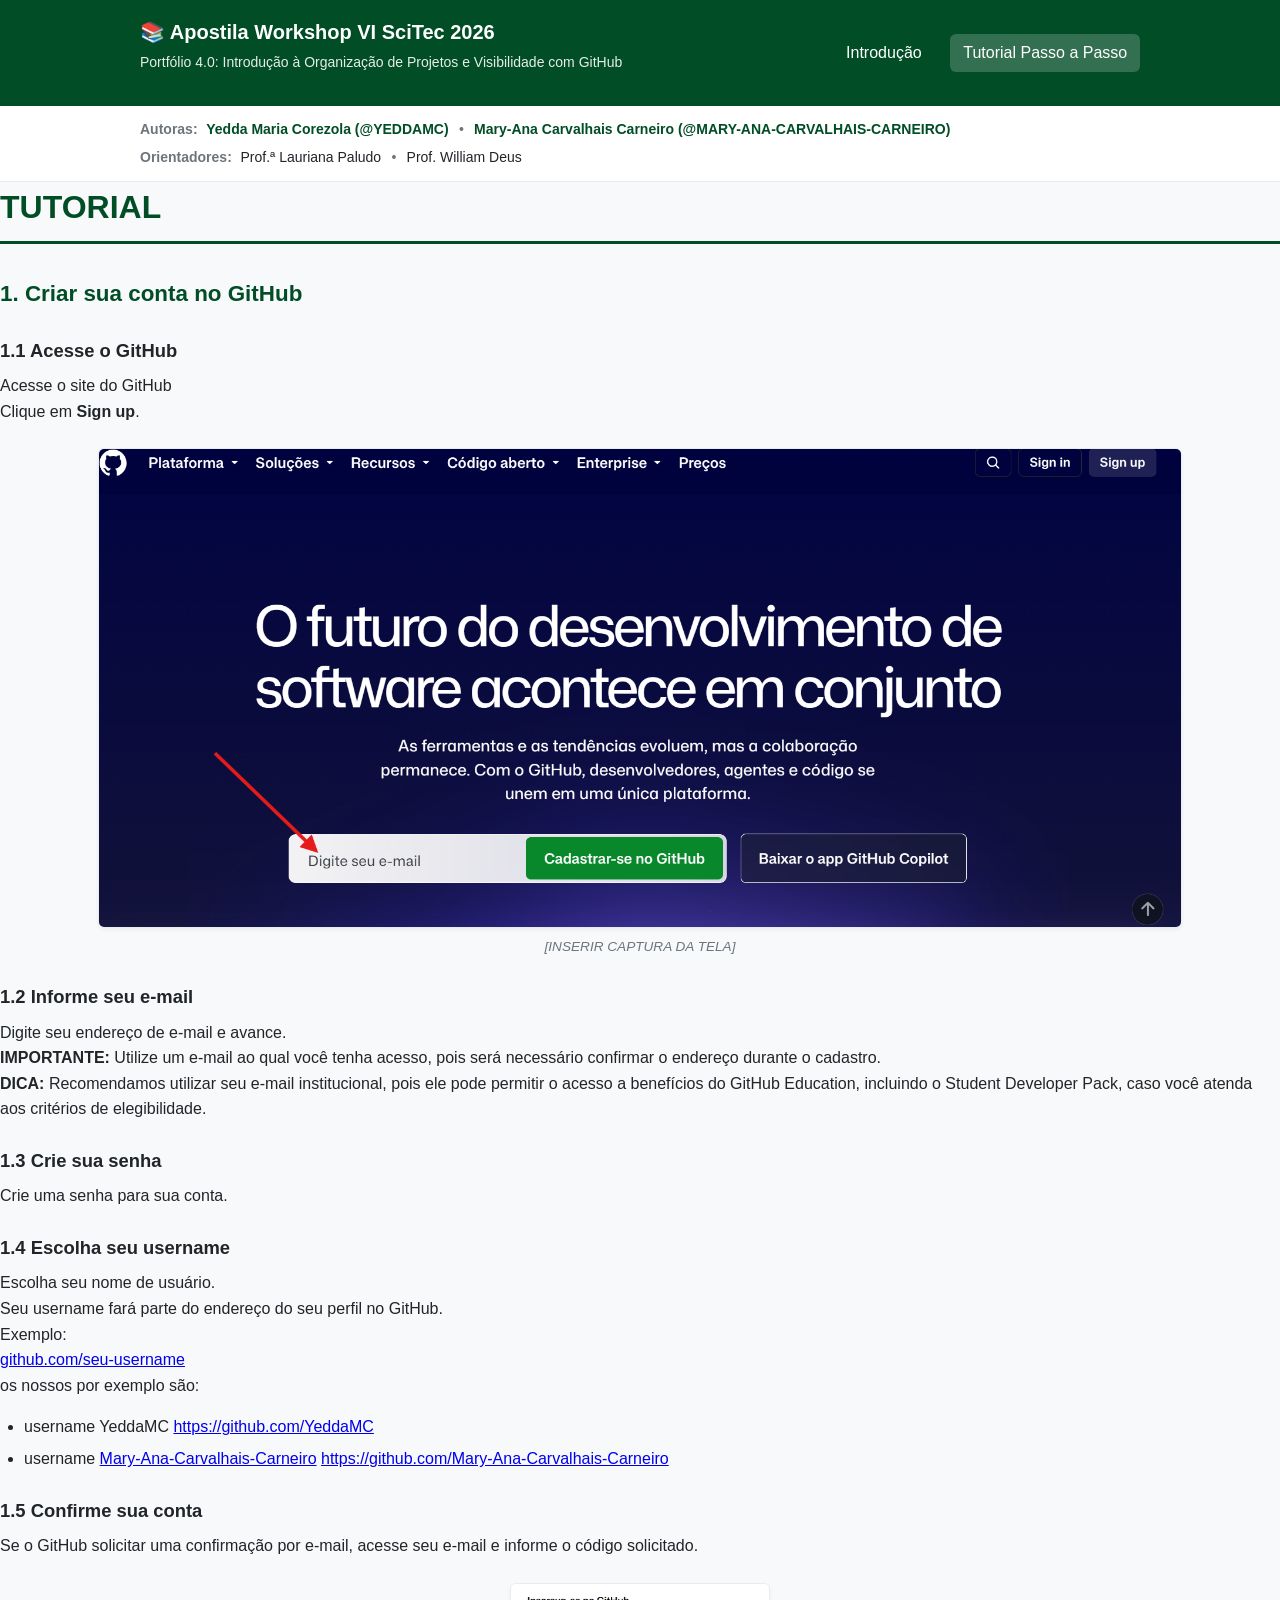
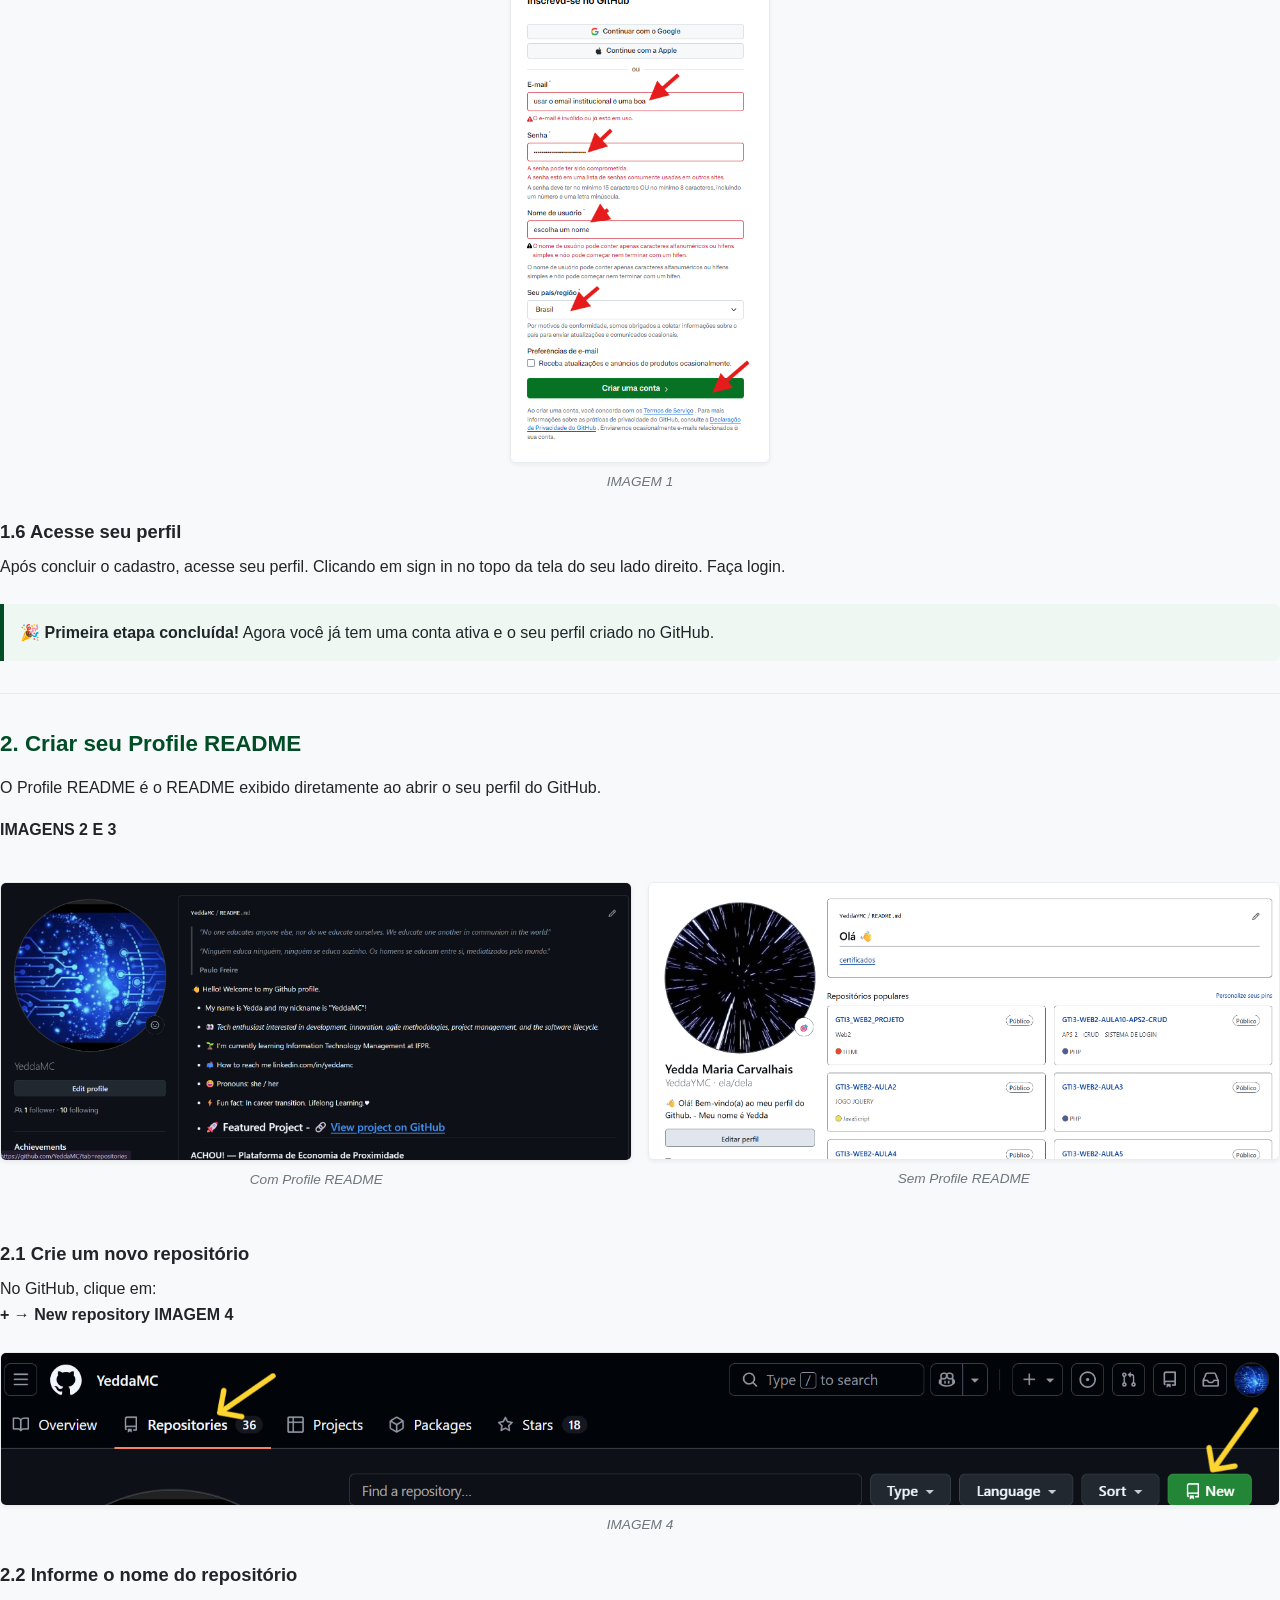
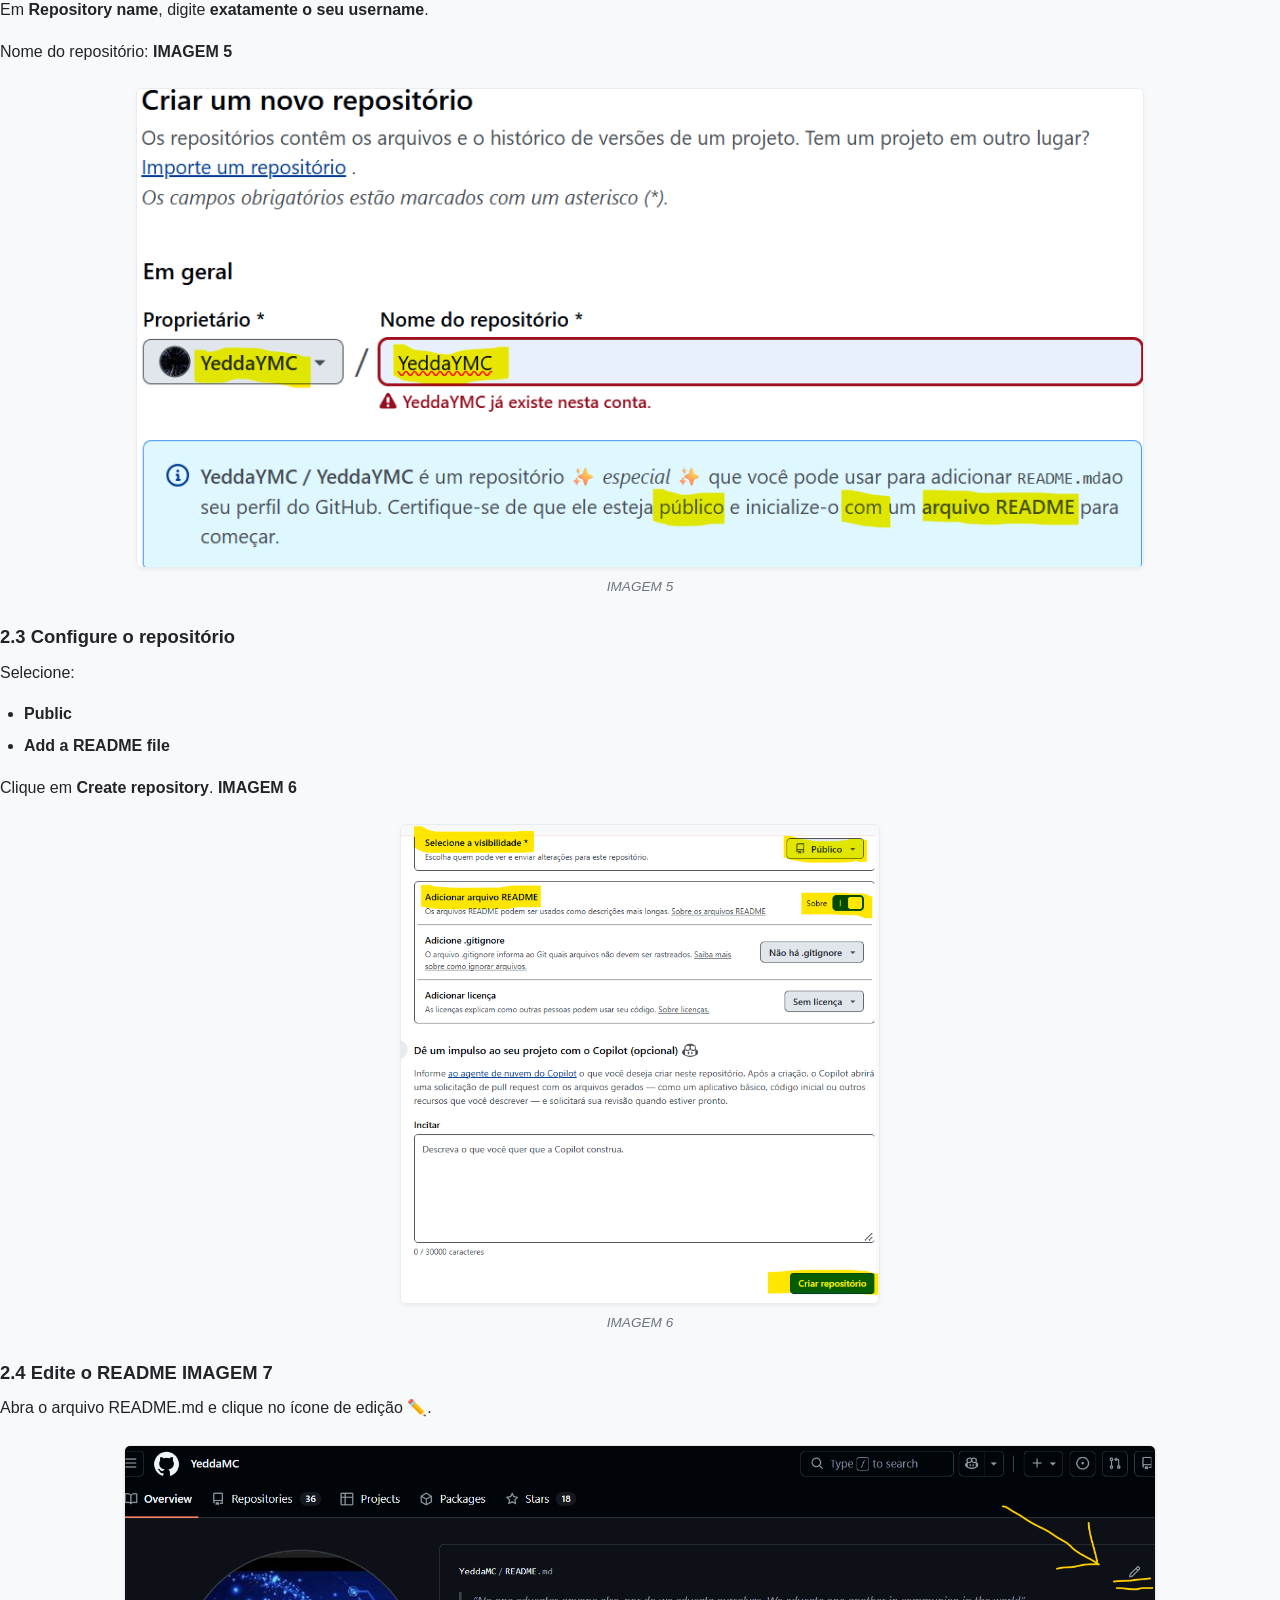
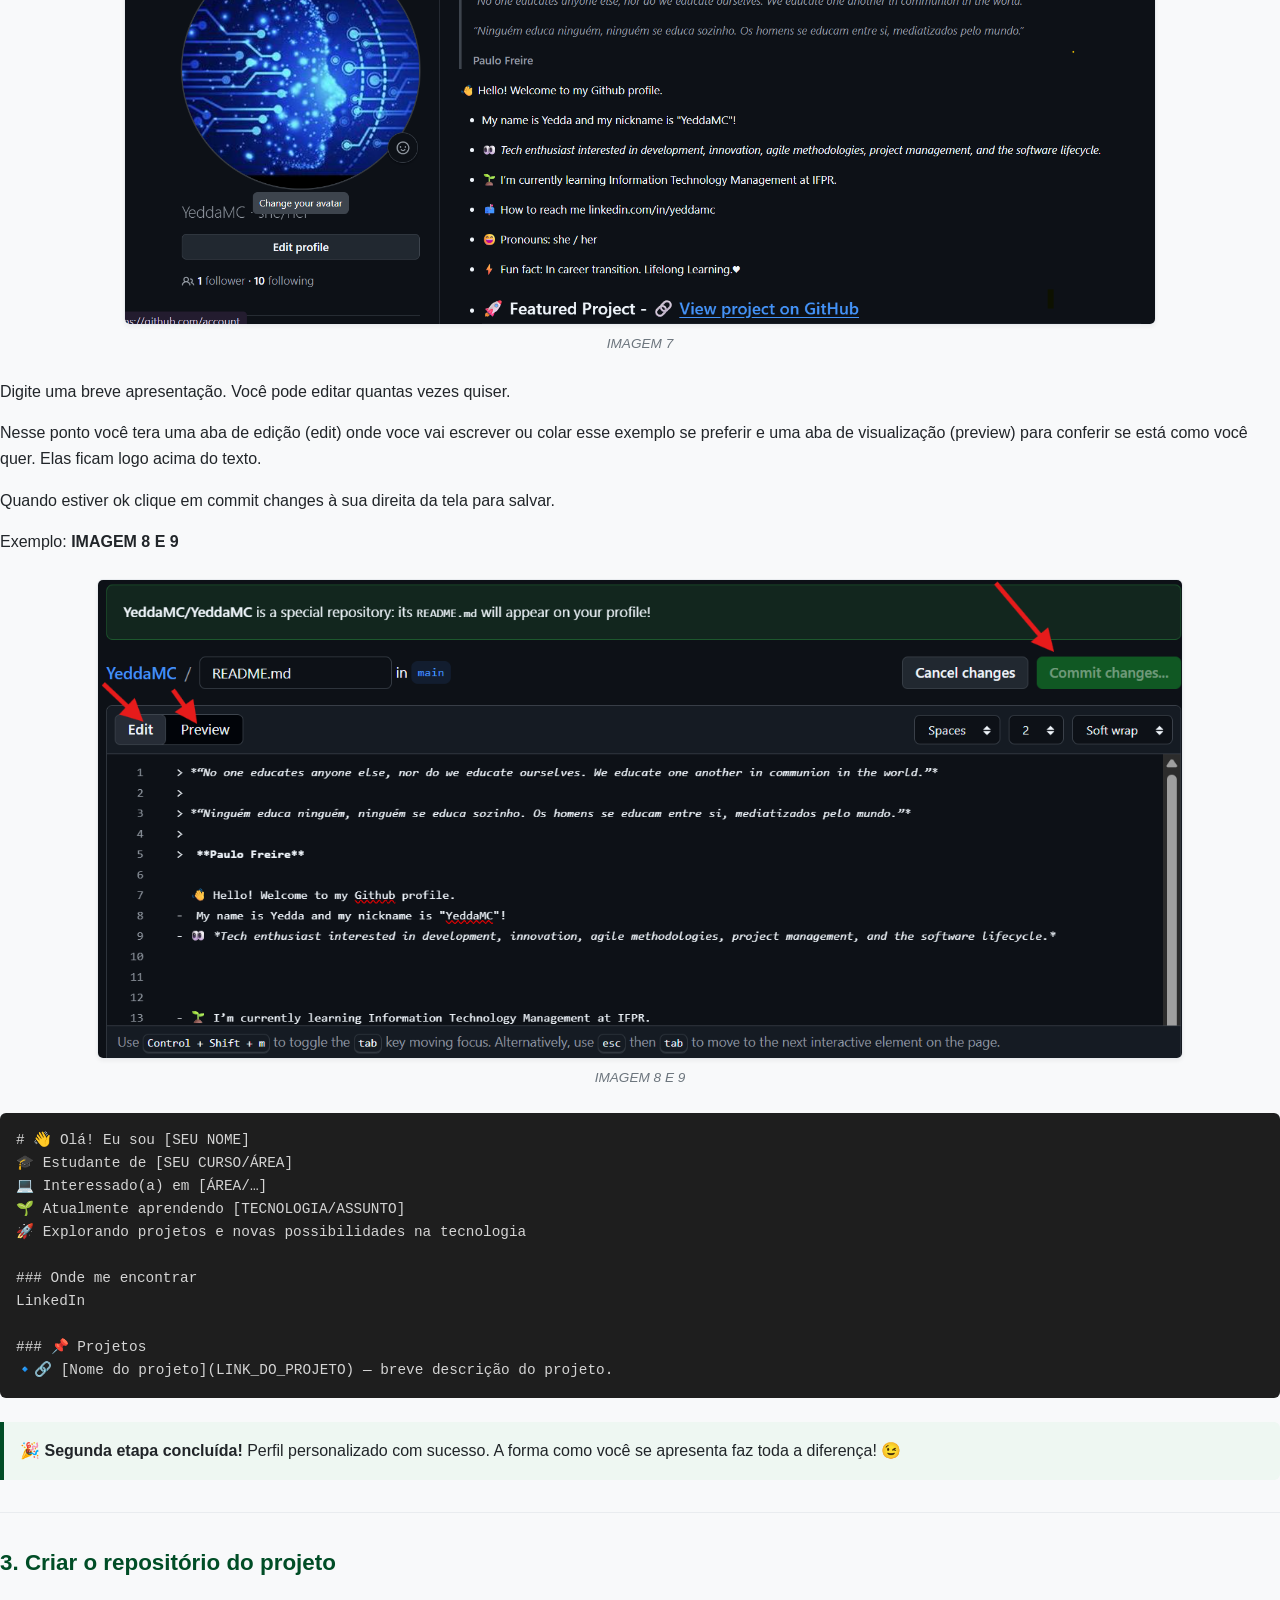
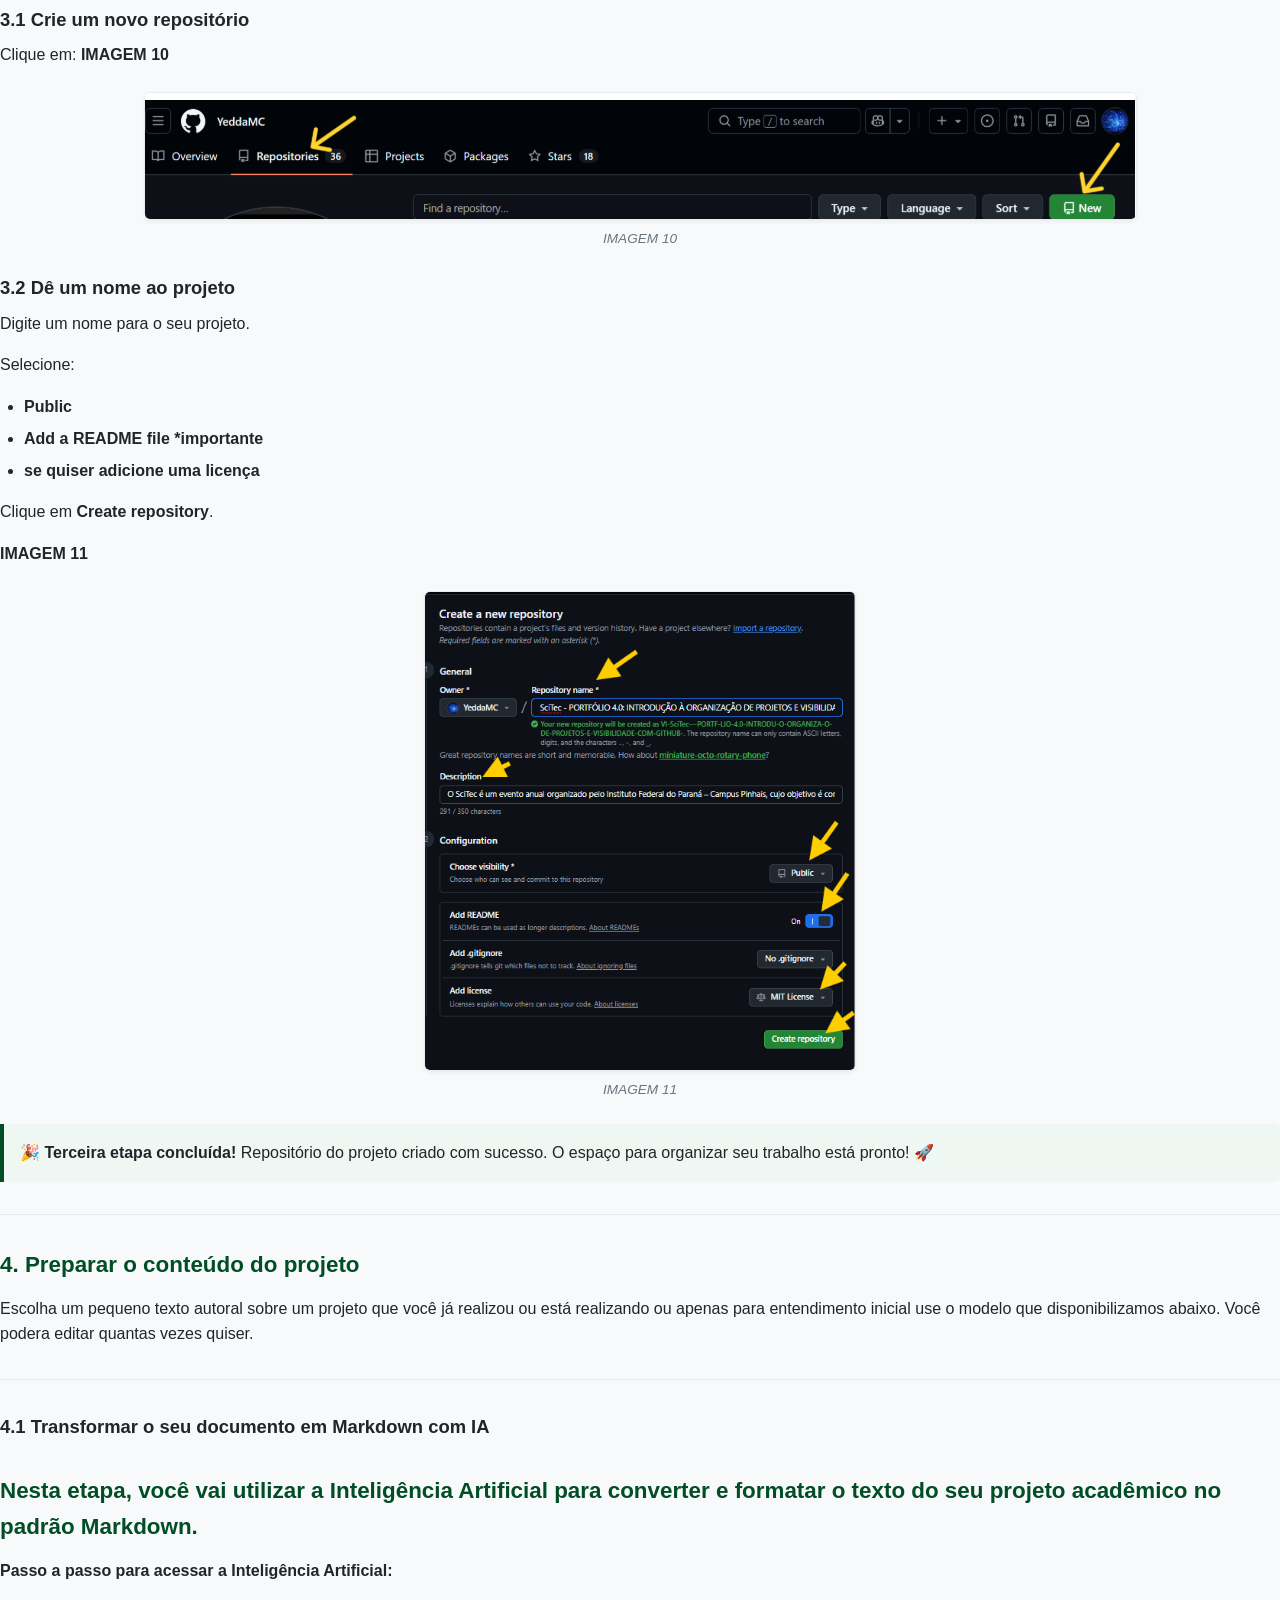
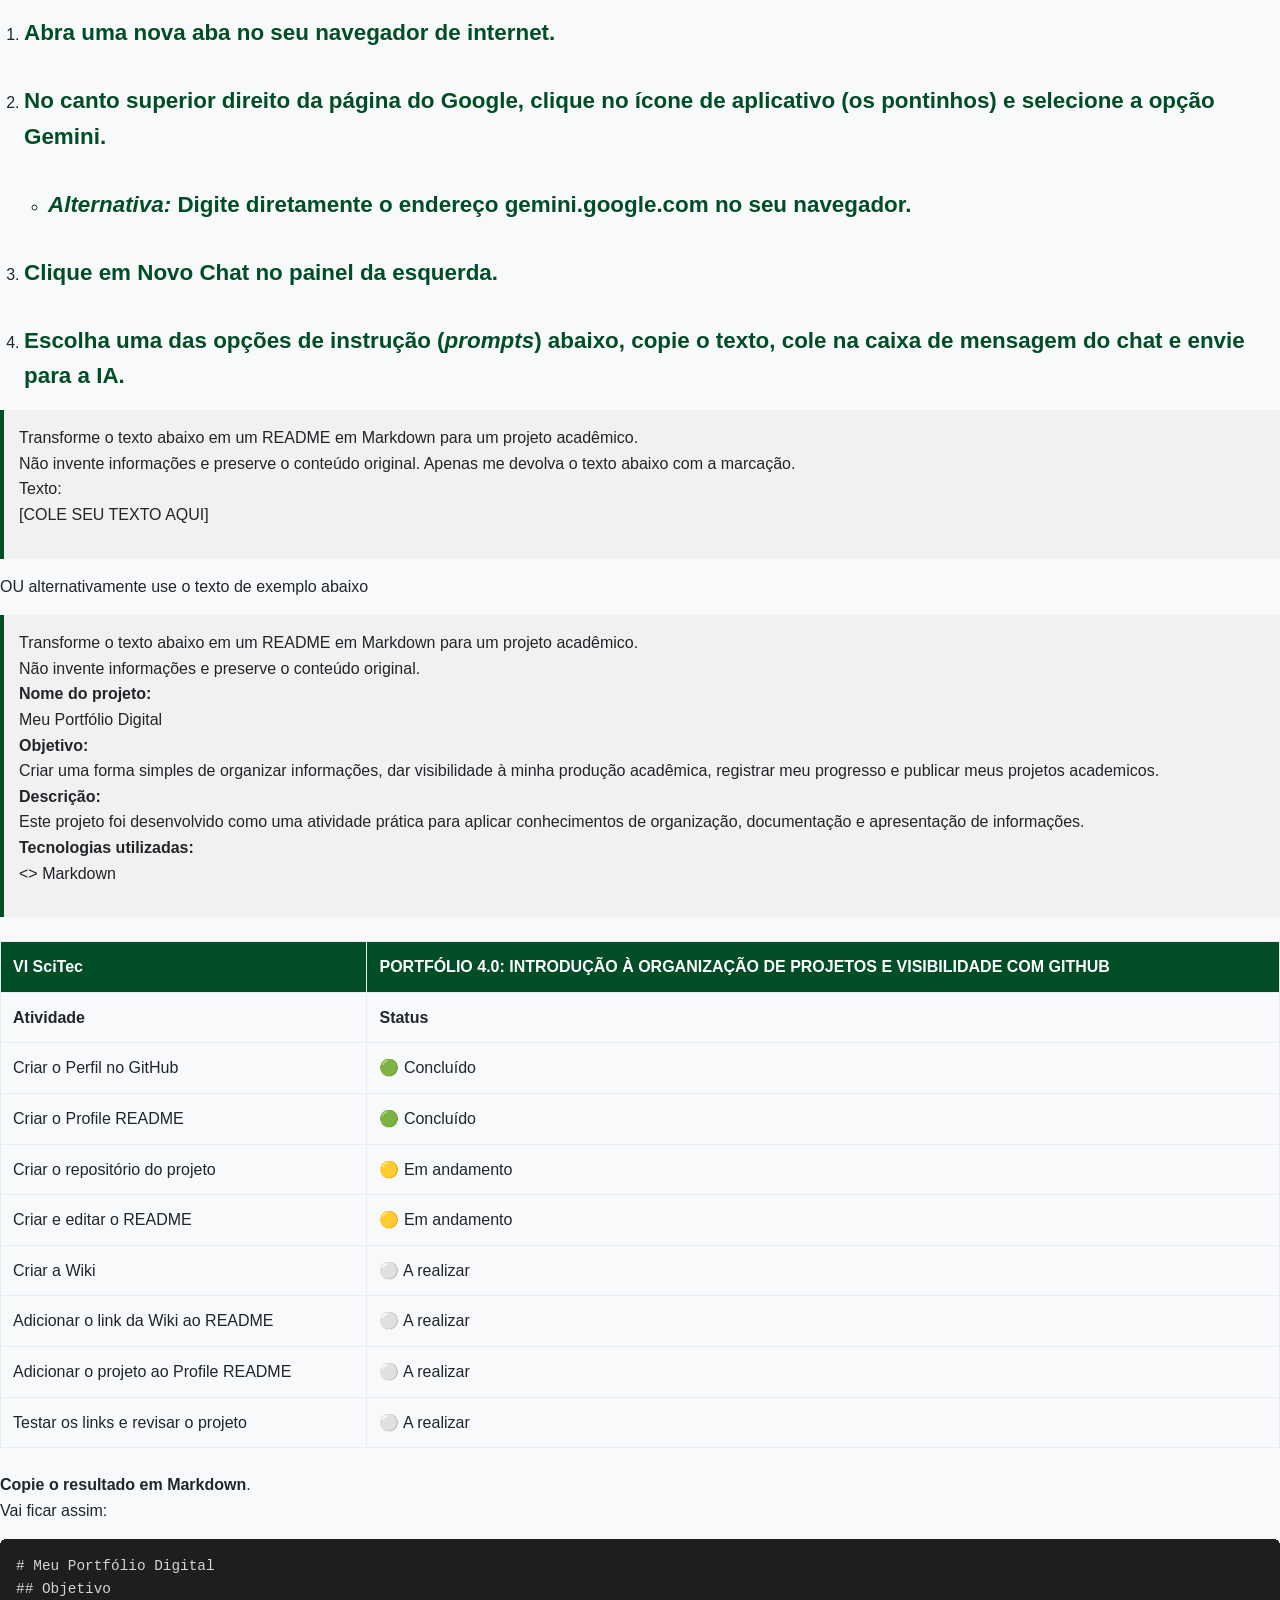
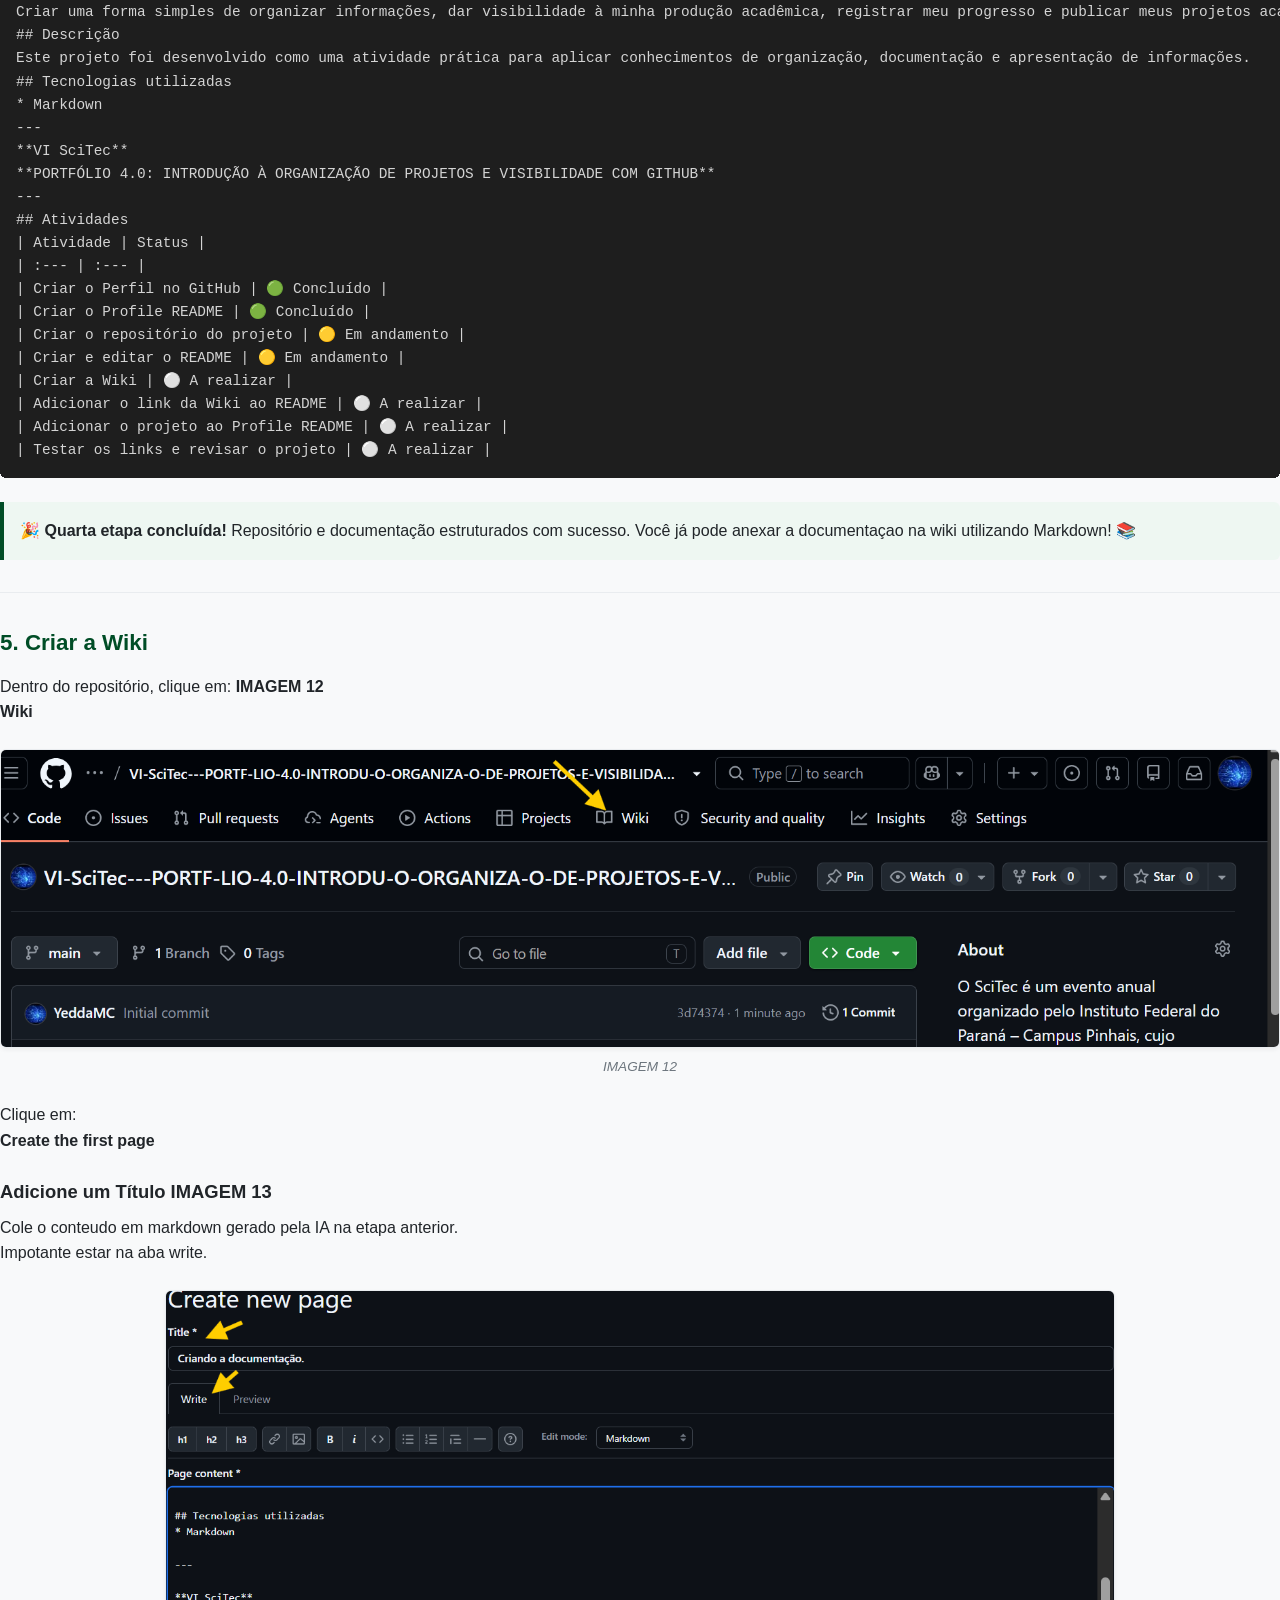
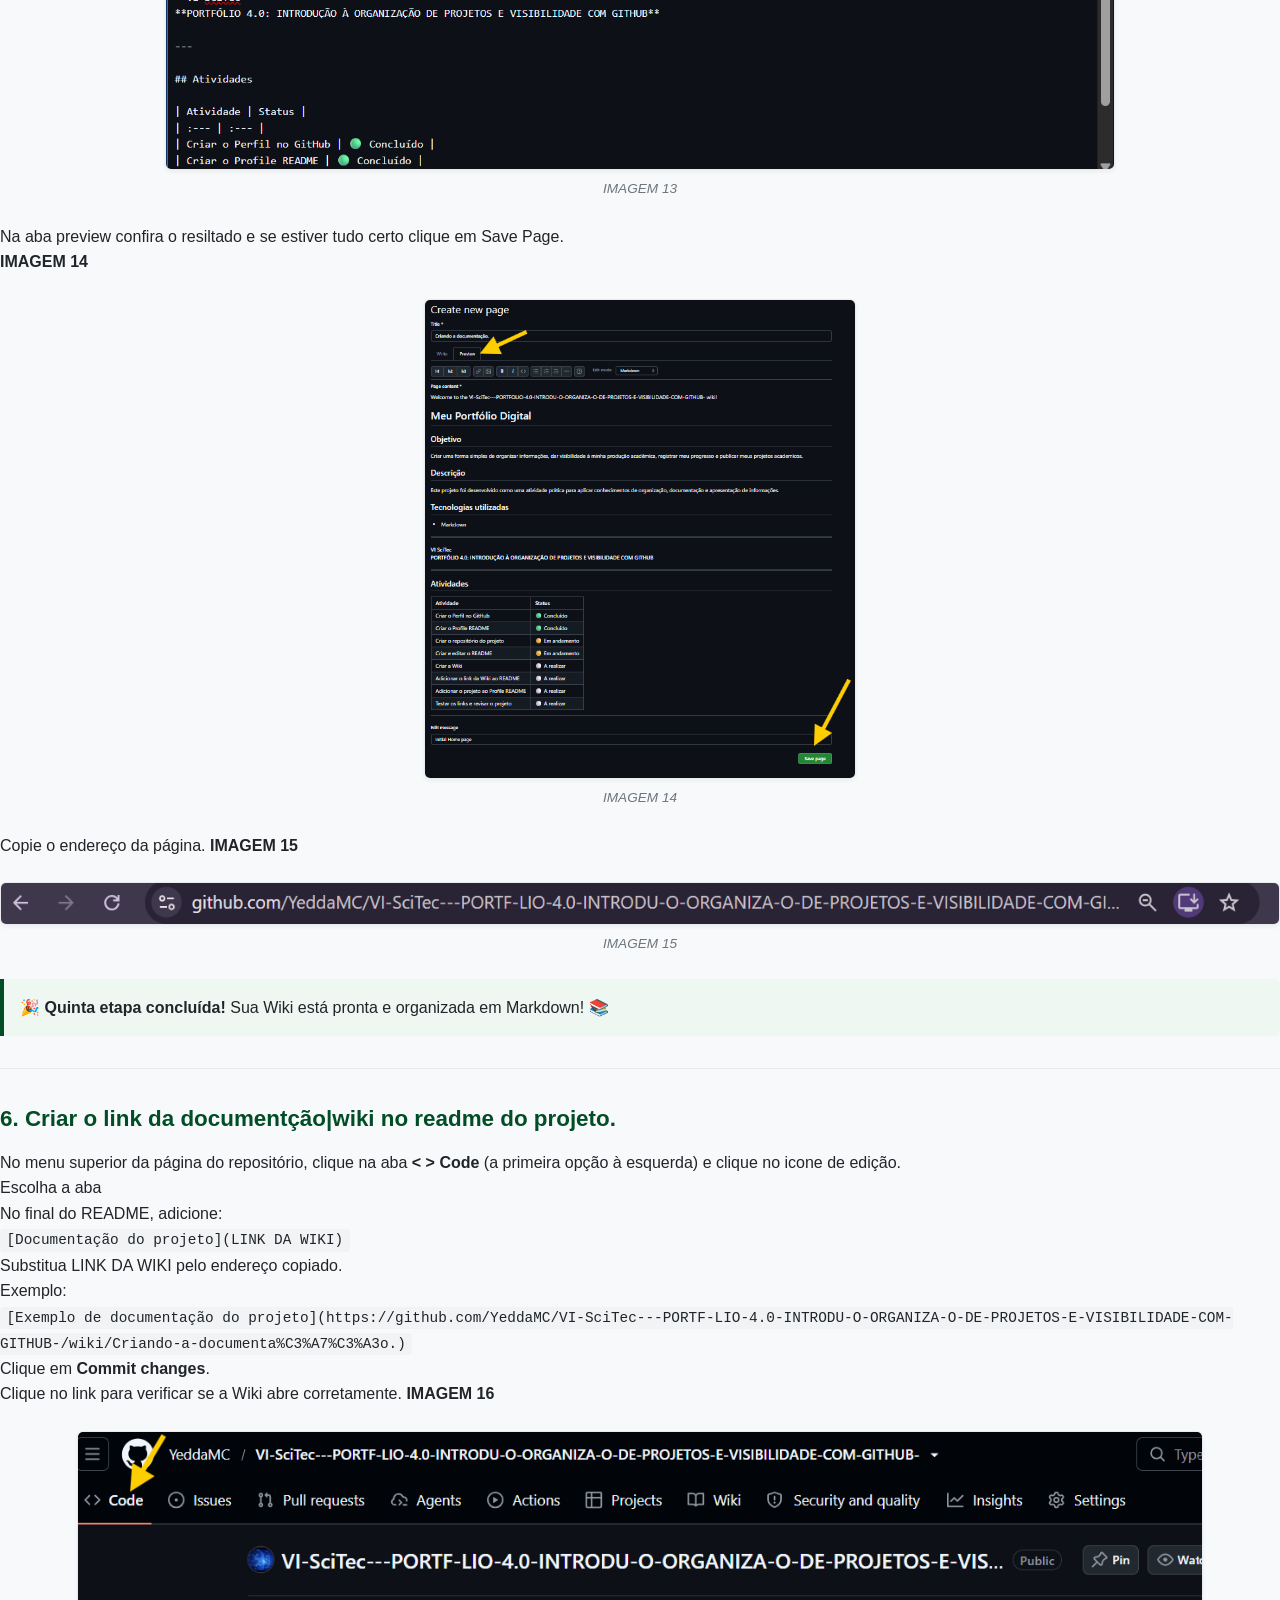
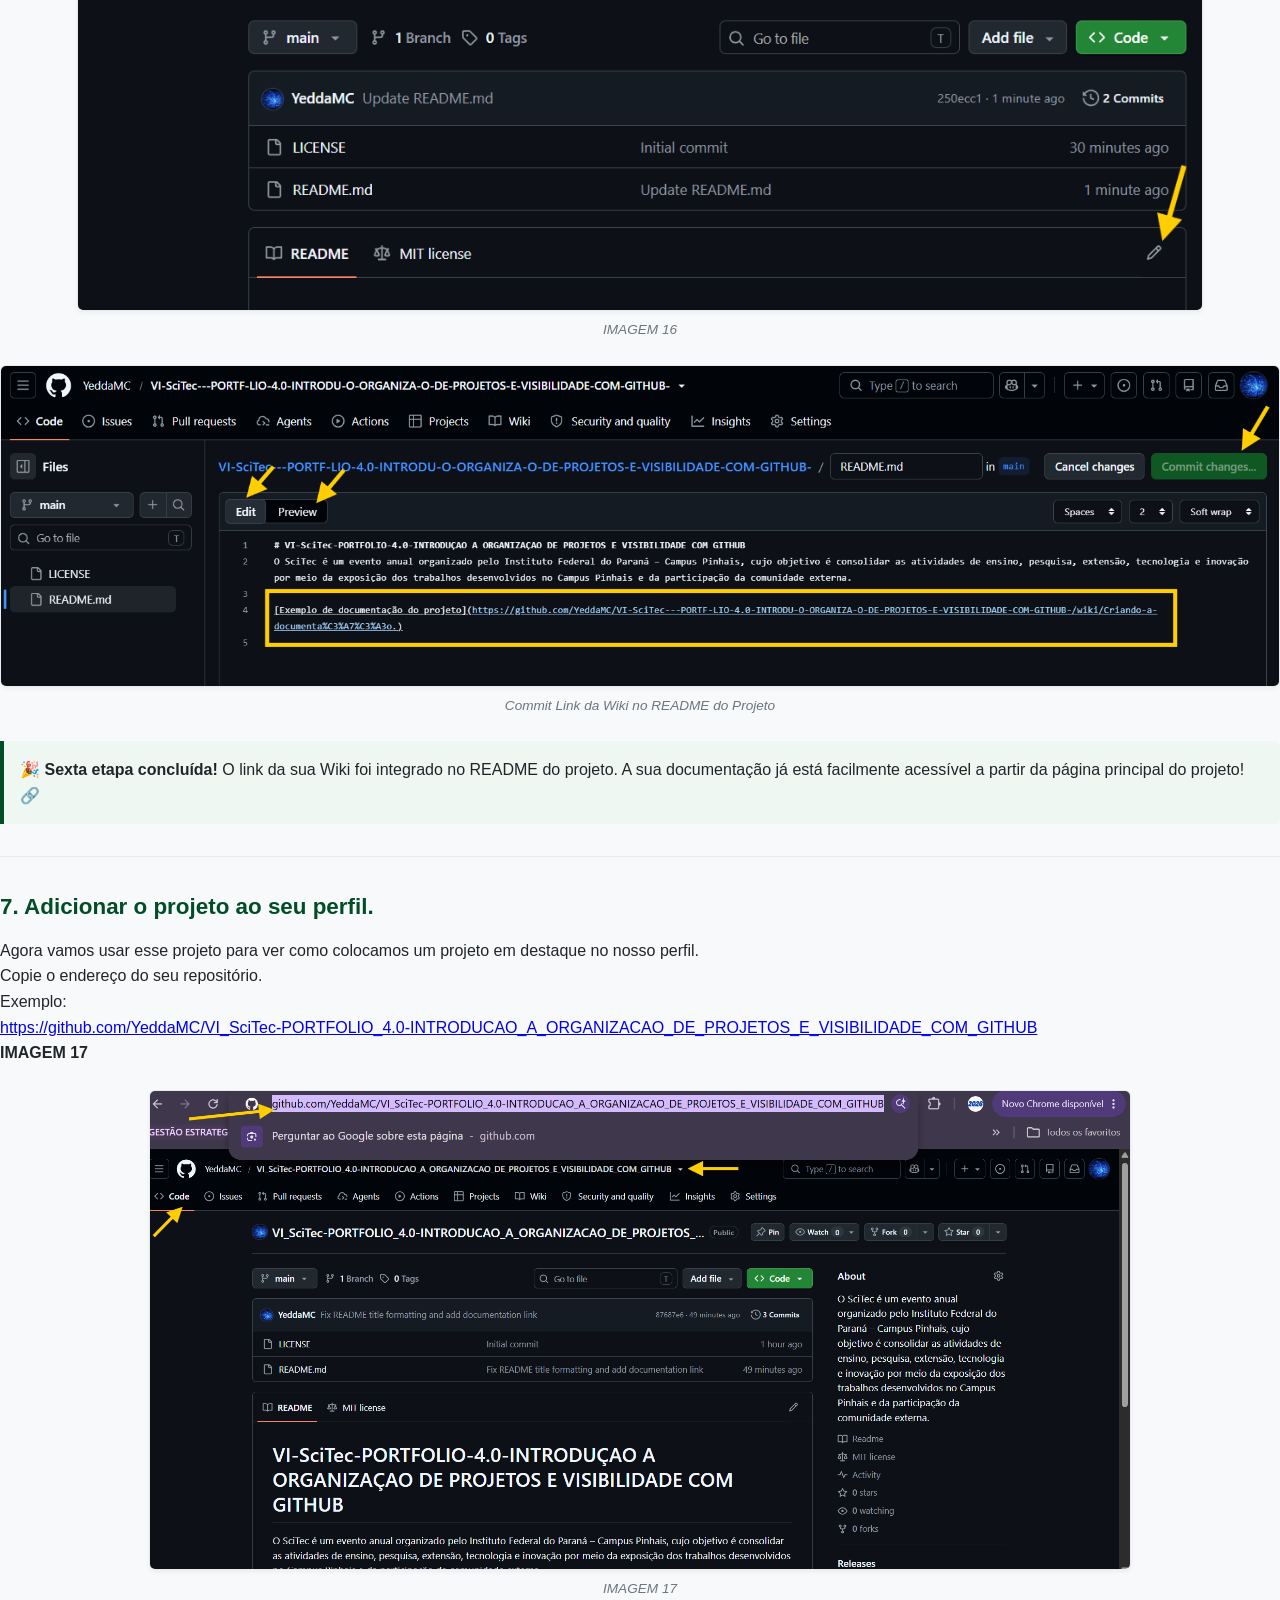
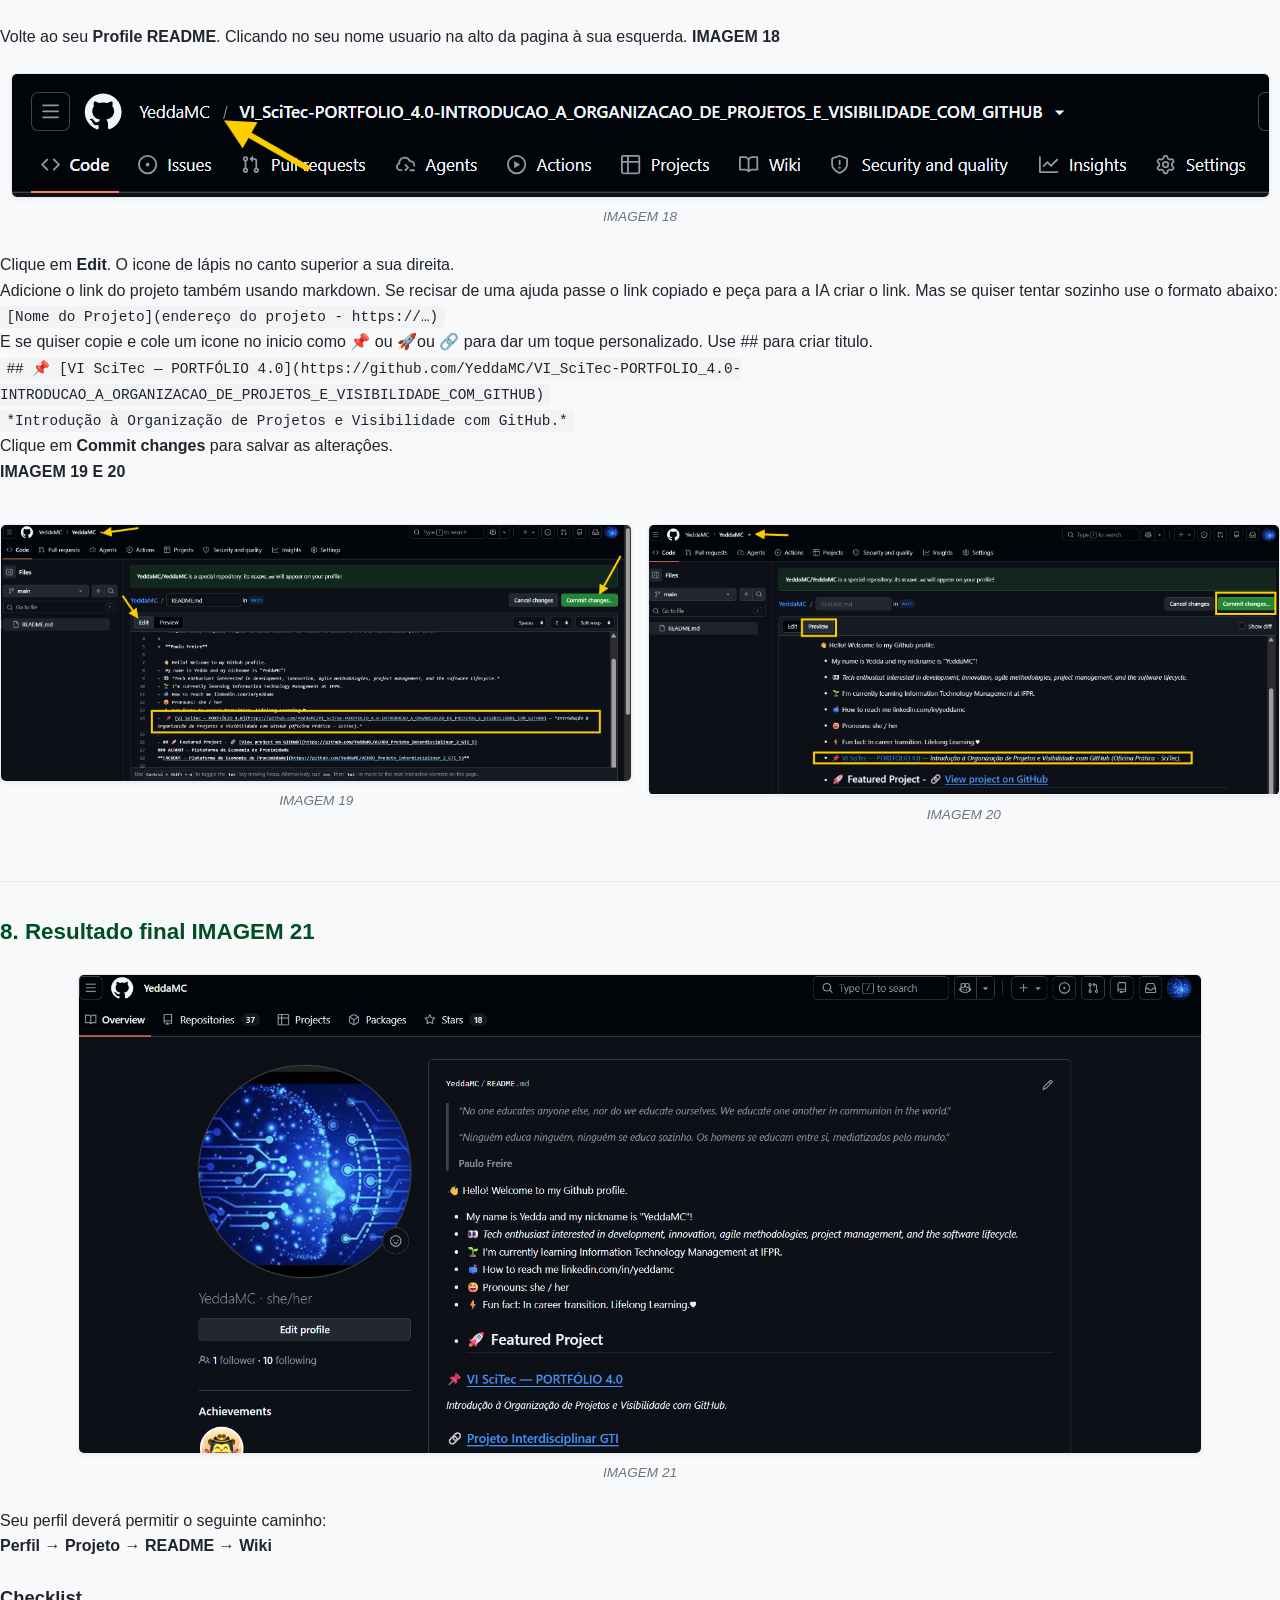
==== commit 16bdab9a: "Update academic credits section in tutorial.html" ====
--- a/tutorial.html
+++ b/tutorial.html
@@ -29,6 +29,7 @@
   </nav>
 
   <!-- BLOCO DE CRÉDITOS ACADÊMICO -->
+ <!-- BLOCO DE CRÉDITOS ACADÊMICO -->
   <div class="header-creditos-box">
     <div class="creditos-container">
       <div class="creditos-linha">
@@ -39,13 +40,12 @@
       </div>
       <div class="creditos-linha">
         <span class="creditos-label">Orientadores:</span>
-        <span class="orientadores-texto">Prof.ª Lauriana Paludo | Prof. William Deus</span>
+        <span class="orientadores-texto">Prof.ª Lauriana Paludo</span>
+        <span class="divisor">•</span>
+        <span class="orientadores-texto">Prof. William Deus</span>
       </div>
     </div>
   </div>
-
-  <div class="container">
-
     <h1>TUTORIAL</h1>
 
     <!-- 1. CRIAR SUA CONTA NO GITHUB -->
--- a/styles.css
+++ b/styles.css
@@ -1,41 +1,107 @@
-/* Ajuste da Caixa de Créditos (Sem bordas encavaladas) */
+/* ==========================================================================
+   1. CONFIGURAÇÕES GERAIS E VARIÁVEIS
+   ========================================================================== */
+:root {
+  --primary-color: #004d26;       /* Verde institucional */
+  --primary-hover: #003319;
+  --secondary-color: #2b7a4b;
+  --bg-color: #f8f9fa;
+  --card-bg: #ffffff;
+  --text-color: #212529;
+  --text-muted: #6c757d;
+  --border-color: #e9ecef;
+  --shadow-sm: 0 2px 4px rgba(0, 0, 0, 0.05);
+  --shadow-md: 0 4px 12px rgba(0, 0, 0, 0.08);
+  --radius-sm: 6px;
+  --radius-md: 10px;
+}
+
+* {
+  box-sizing: border-box;
+  margin: 0;
+  padding: 0;
+}
+
+body {
+  font-family: -apple-system, BlinkMacSystemFont, "Segoe UI", Roboto, Helvetica, Arial, sans-serif;
+  background-color: var(--bg-color);
+  color: var(--text-color);
+  line-height: 1.6;
+}
+
+/* ==========================================================================
+   2. NAVBAR
+   ========================================================================== */
+.navbar {
+  background-color: var(--primary-color);
+  color: #ffffff;
+  padding: 1rem 1.5rem;
+  box-shadow: var(--shadow-sm);
+}
+
+.nav-container {
+  max-width: 1000px;
+  margin: 0 auto;
+  display: flex;
+  justify-content: space-between;
+  align-items: center;
+  flex-wrap: wrap;
+  gap: 1rem;
+}
+
+.nav-brand-title {
+  color: #ffffff;
+  font-size: 1.25rem;
+  font-weight: 700;
+  text-decoration: none;
+}
+
+.nav-subtitle {
+  font-size: 0.875rem;
+  opacity: 0.9;
+  margin-top: 0.2rem;
+}
+
+.nav-links {
+  display: flex;
+  gap: 1rem;
+}
+
+.nav-link {
+  color: #ffffff;
+  text-decoration: none;
+  padding: 0.4rem 0.8rem;
+  border-radius: var(--radius-sm);
+  transition: background-color 0.2s ease;
+}
+
+.nav-link:hover,
+.nav-link.active {
+  background-color: rgba(255, 255, 255, 0.2);
+}
+
+/* ==========================================================================
+   3. BLOCO DE CRÉDITOS
+   ========================================================================== */
 .header-creditos-box {
-  background-color: #f8f9fa;
-  border-bottom: 1px solid #e0e0e0;
-  padding: 12px 20px;
-  width: 100%;
+  background-color: #ffffff;
+  border-bottom: 1px solid var(--border-color);
+  padding: 0.8rem 1.5rem;
+  font-size: 0.875rem;
 }
 
 .creditos-container {
-  max-width: 1100px;
+  max-width: 1000px;
   margin: 0 auto;
   display: flex;
   flex-direction: column;
-  gap: 6px;
-  align-items: center;
-  justify-content: center;
-  font-family: inherit;
-  font-size: 0.95rem;
-  color: #333333;
-}
-
-.creditos-linha {
-  display: flex;
-  flex-wrap: wrap;
-  align-items: center;
-  justify-content: center;
-  gap: 8px;
-}
-
-.creditos-label {
-  font-weight: bold;
-  color: #111111;
+  gap: 0.3rem;
 }
 
 .author-link {
-  color: #0066cc;
-  text-decoration: none;
-  font-weight: 500;
+  color: var(--primary-color);
+  text-decoration: none;
+  font-weight: 600;
 }
 
 .author-link:hover {
@@ -43,23 +109,192 @@
 }
 
 .divisor {
-  color: #888888;
-}
-
-.orientadores-texto {
-  color: #222222;
-}
-
-/* Ajuste Responsivo para Imagens */
+  margin: 0 0.4rem;
+  color: var(--text-muted);
+}
+
+.creditos-label {
+  font-weight: 600;
+  color: var(--text-muted);
+  margin-right: 0.3rem;
+}
+
+/* ==========================================================================
+   4. ESTRUTURA E CONTEÚDO PRINCIPAL
+   ========================================================================== */
+.container {
+  max-width: 900px;
+  margin: 2rem auto;
+  padding: 2rem;
+  background-color: var(--card-bg);
+  border-radius: var(--radius-md);
+  box-shadow: var(--shadow-md);
+}
+
+h1 {
+  font-size: 2rem;
+  color: var(--primary-color);
+  border-bottom: 3px solid var(--primary-color);
+  padding-bottom: 0.5rem;
+  margin-bottom: 1.5rem;
+}
+
+h2 {
+  font-size: 1.4rem;
+  color: var(--primary-color);
+  margin-top: 2rem;
+  margin-bottom: 0.8rem;
+}
+
+h3 {
+  font-size: 1.15rem;
+  margin-top: 1.5rem;
+  margin-bottom: 0.5rem;
+}
+
+p {
+  margin-bottom: 1rem;
+}
+
+ul, ol {
+  margin-left: 1.5rem;
+  margin-bottom: 1rem;
+}
+
+li {
+  margin-bottom: 0.4rem;
+}
+
+hr {
+  border: 0;
+  height: 1px;
+  background: var(--border-color);
+  margin: 2rem 0;
+}
+
+blockquote {
+  background-color: #eef7f2;
+  border-left: 4px solid var(--primary-color);
+  padding: 1rem;
+  margin: 1.5rem 0;
+  border-radius: 0 var(--radius-sm) var(--radius-sm) 0;
+}
+
+code {
+  background-color: #f1f3f5;
+  padding: 0.2rem 0.4rem;
+  border-radius: 4px;
+  font-family: SFMono-Regular, Consolas, "Liberation Mono", Menlo, monospace;
+  font-size: 0.9em;
+}
+
+pre {
+  background-color: #1e1e1e;
+  color: #d4d4d4;
+  padding: 1rem;
+  border-radius: var(--radius-sm);
+  overflow-x: auto;
+  margin: 1rem 0;
+}
+
+pre code {
+  background-color: transparent;
+  color: inherit;
+  padding: 0;
+}
+
+/* ==========================================================================
+   5. AJUSTE DE IMAGENS (PROPORCIONAIS E CENTRALIZADAS)
+   ========================================================================== */
 .img-container {
-  margin: 15px 0;
+  display: flex;
+  flex-direction: column;
+  align-items: center;
+  margin: 1.5rem 0;
   text-align: center;
 }
 
+/* Garante que nenhuma imagem ultrapasse a tela nem fique gigante */
 .img-container img {
   max-width: 100%;
   height: auto;
-  border: 1px solid #ddd;
-  border-radius: 6px;
-  box-shadow: 0 2px 5px rgba(0,0,0,0.05);
-}
+  max-height: 480px; /* Limita a altura para fotos não ocuparem a tela toda */
+  object-fit: contain;
+  border: 1px solid var(--border-color);
+  border-radius: var(--radius-sm);
+  box-shadow: var(--shadow-sm);
+}
+
+figcaption {
+  font-size: 0.85rem;
+  color: var(--text-muted);
+  margin-top: 0.5rem;
+  font-style: italic;
+}
+
+/* ==========================================================================
+   6. TABELAS
+   ========================================================================== */
+table {
+  width: 100%;
+  border-collapse: collapse;
+  margin: 1.5rem 0;
+}
+
+th, td {
+  padding: 0.75rem;
+  text-align: left;
+  border: 1px solid var(--border-color);
+}
+
+th {
+  background-color: var(--primary-color);
+  color: #ffffff;
+}
+
+tr:nth-child(even) {
+  background-color: #f8f9fa;
+}
+
+/* ==========================================================================
+   7. RODAPÉ E NAVEGAÇÃO SECUNDÁRIA
+   ========================================================================== */
+.btn-navigation {
+  margin-top: 2rem;
+  text-align: center;
+}
+
+.btn {
+  display: inline-block;
+  padding: 0.6rem 1.2rem;
+  background-color: var(--primary-color);
+  color: #ffffff;
+  text-decoration: none;
+  border-radius: var(--radius-sm);
+  font-weight: 600;
+  transition: background-color 0.2s;
+}
+
+.btn:hover {
+  background-color: var(--primary-hover);
+}
+
+.top-link {
+  text-align: right;
+  margin-top: 1rem;
+}
+
+.top-link a {
+  color: var(--text-muted);
+  text-decoration: none;
+  font-size: 0.9rem;
+}
+
+footer {
+  text-align: center;
+  padding: 1.5rem;
+  color: var(--text-muted);
+  font-size: 0.875rem;
+  border-top: 1px solid var(--border-color);
+  margin-top: 2rem;
+}
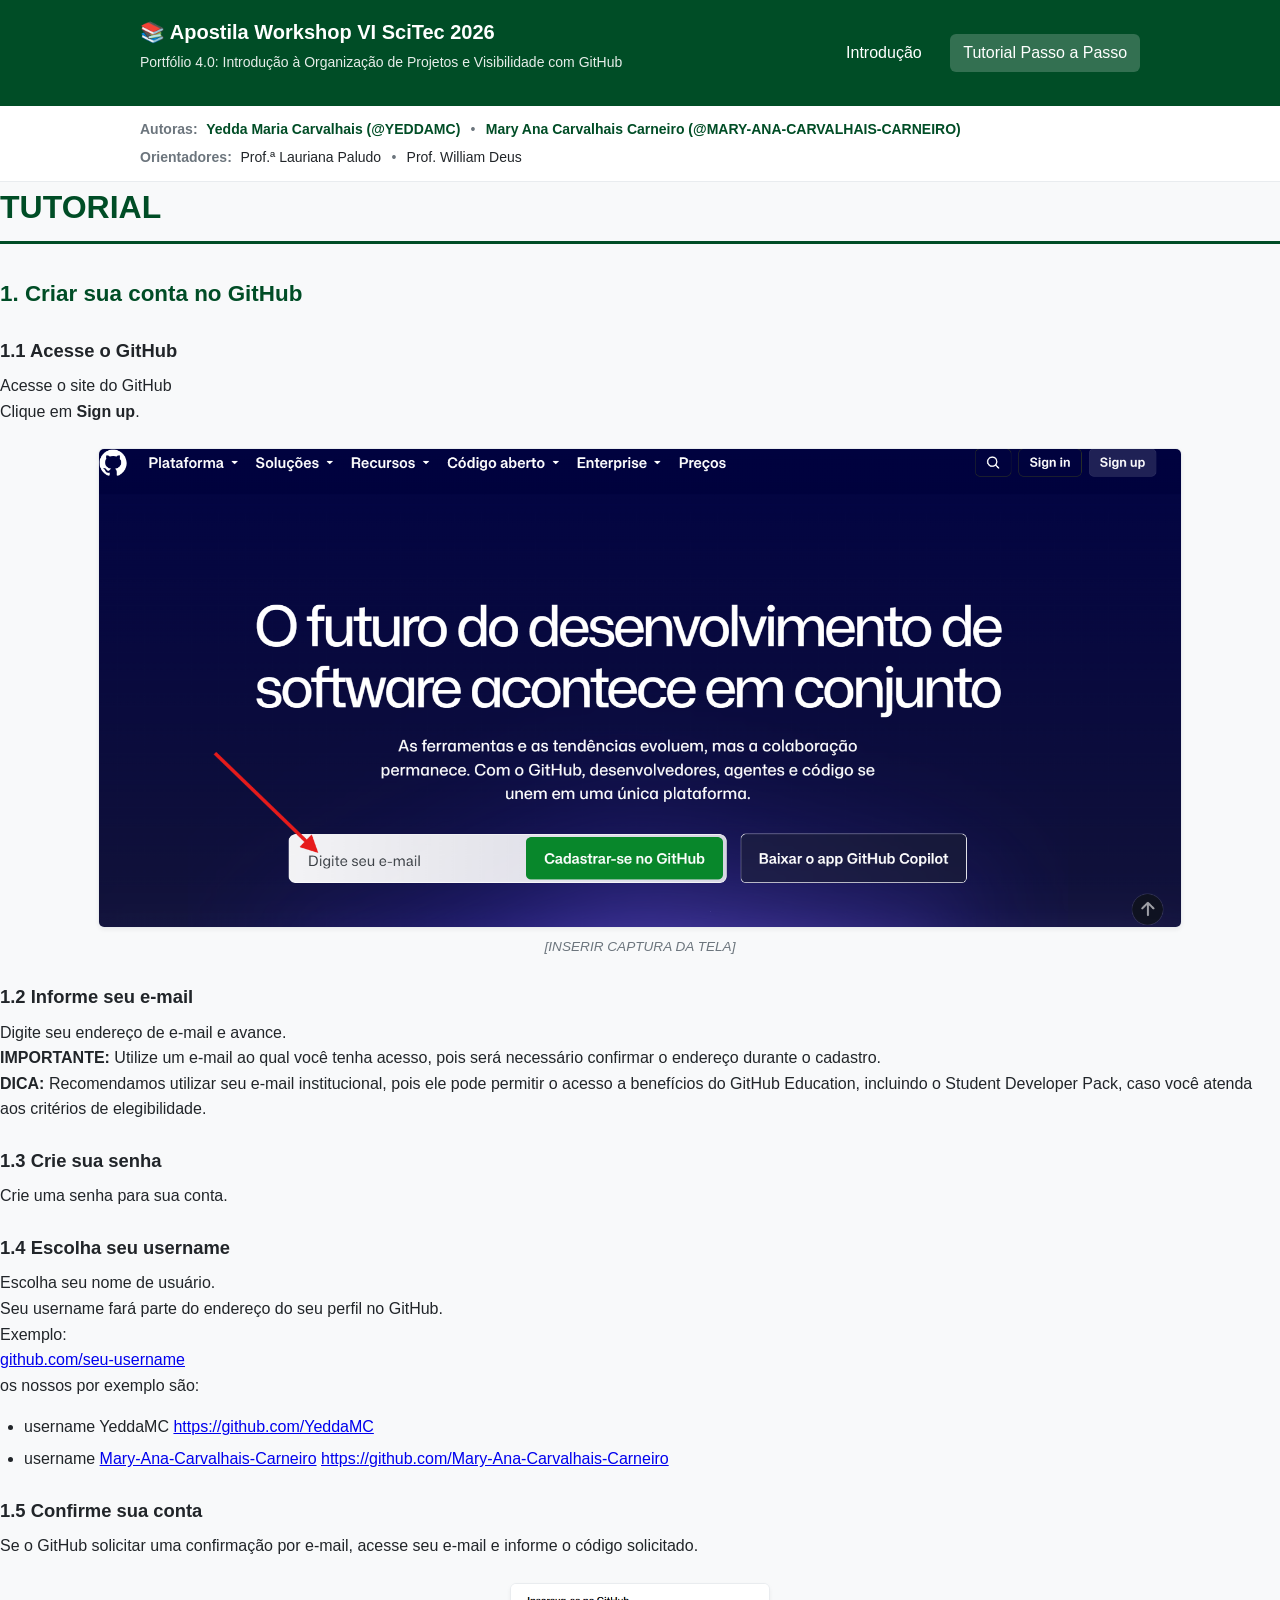
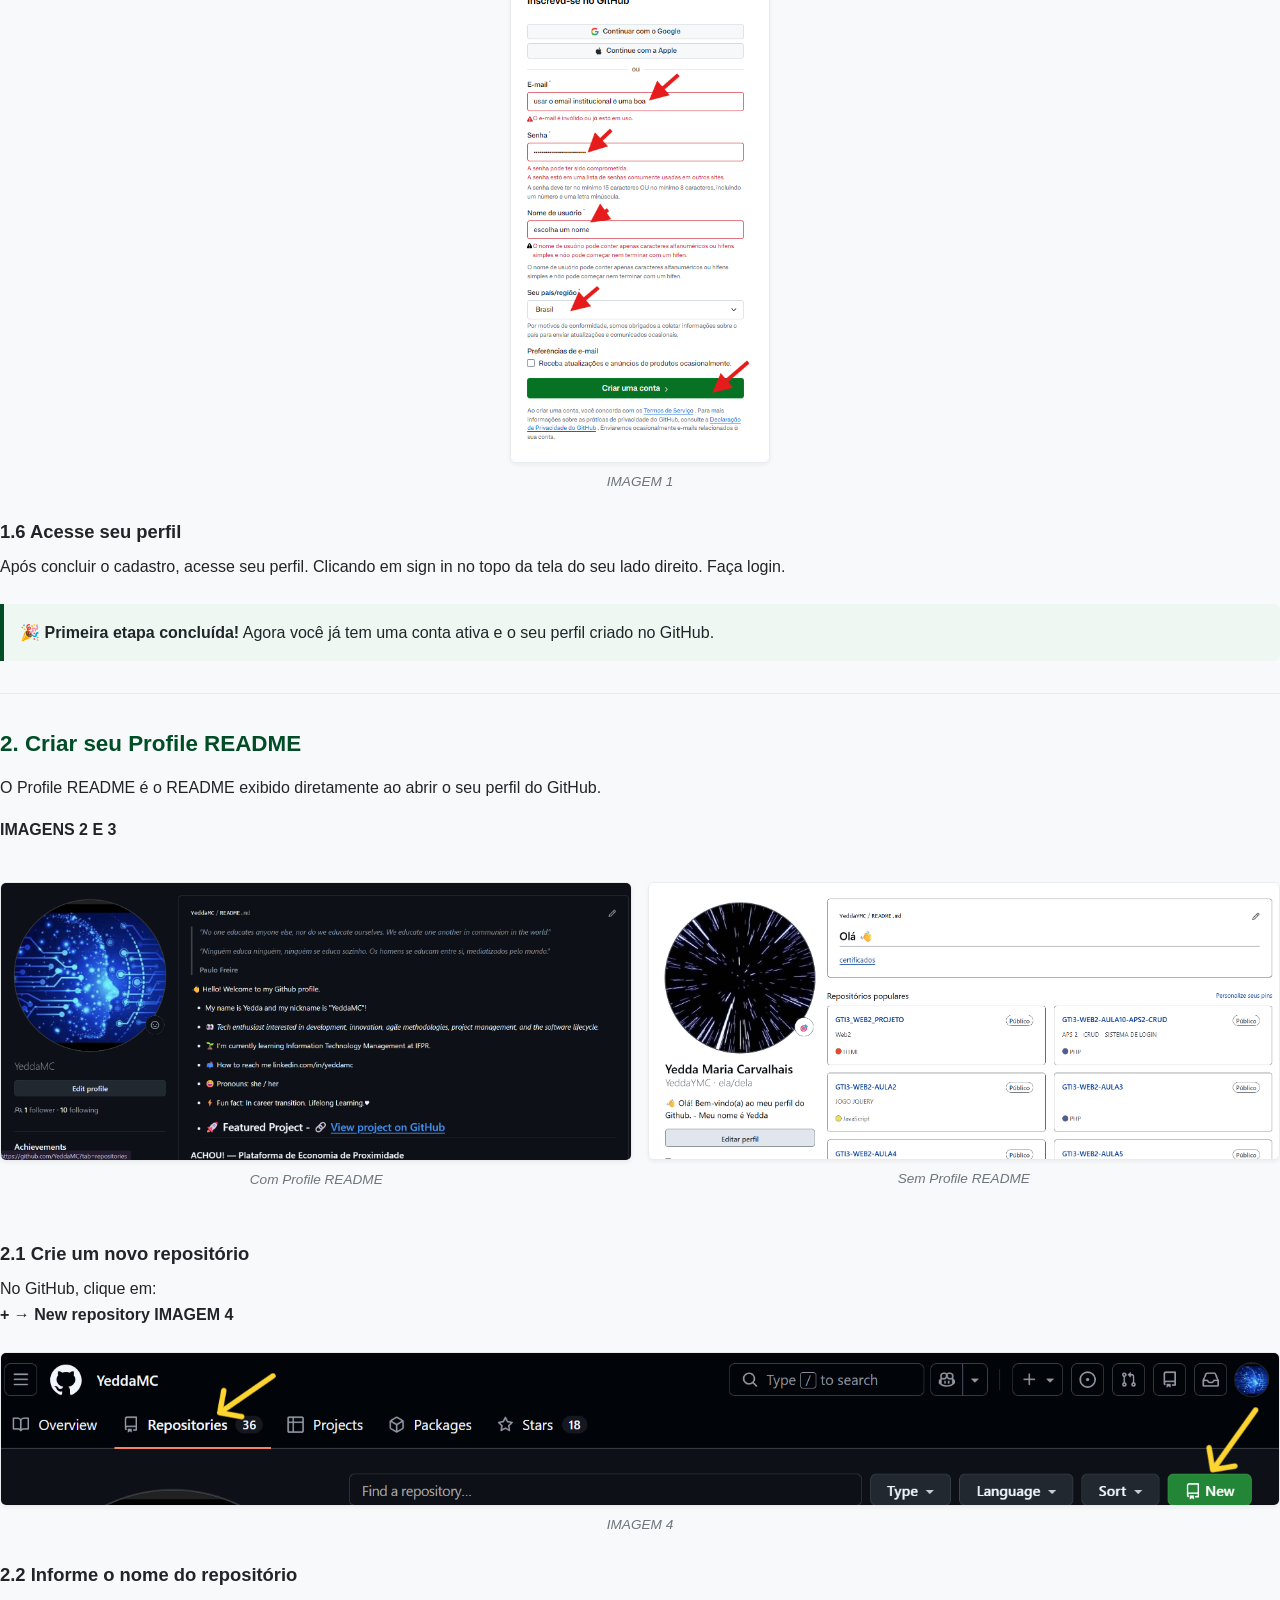
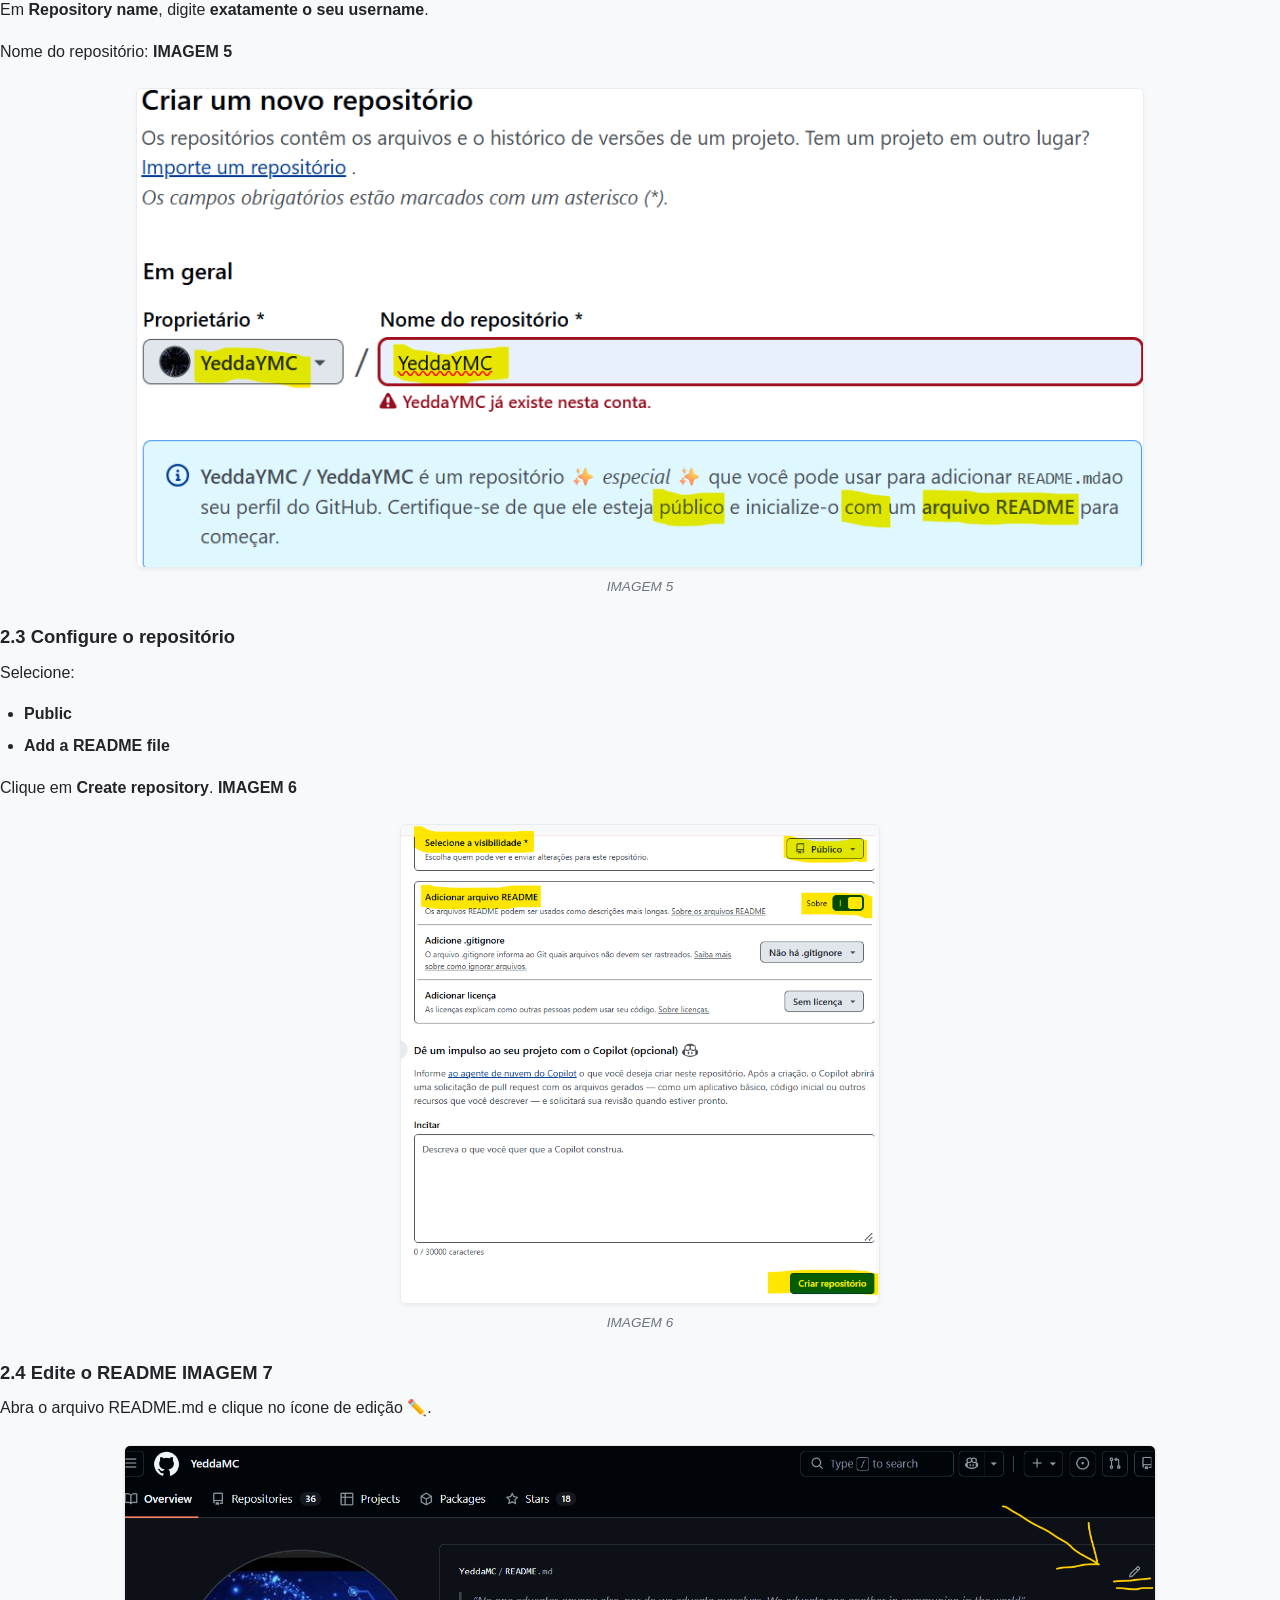
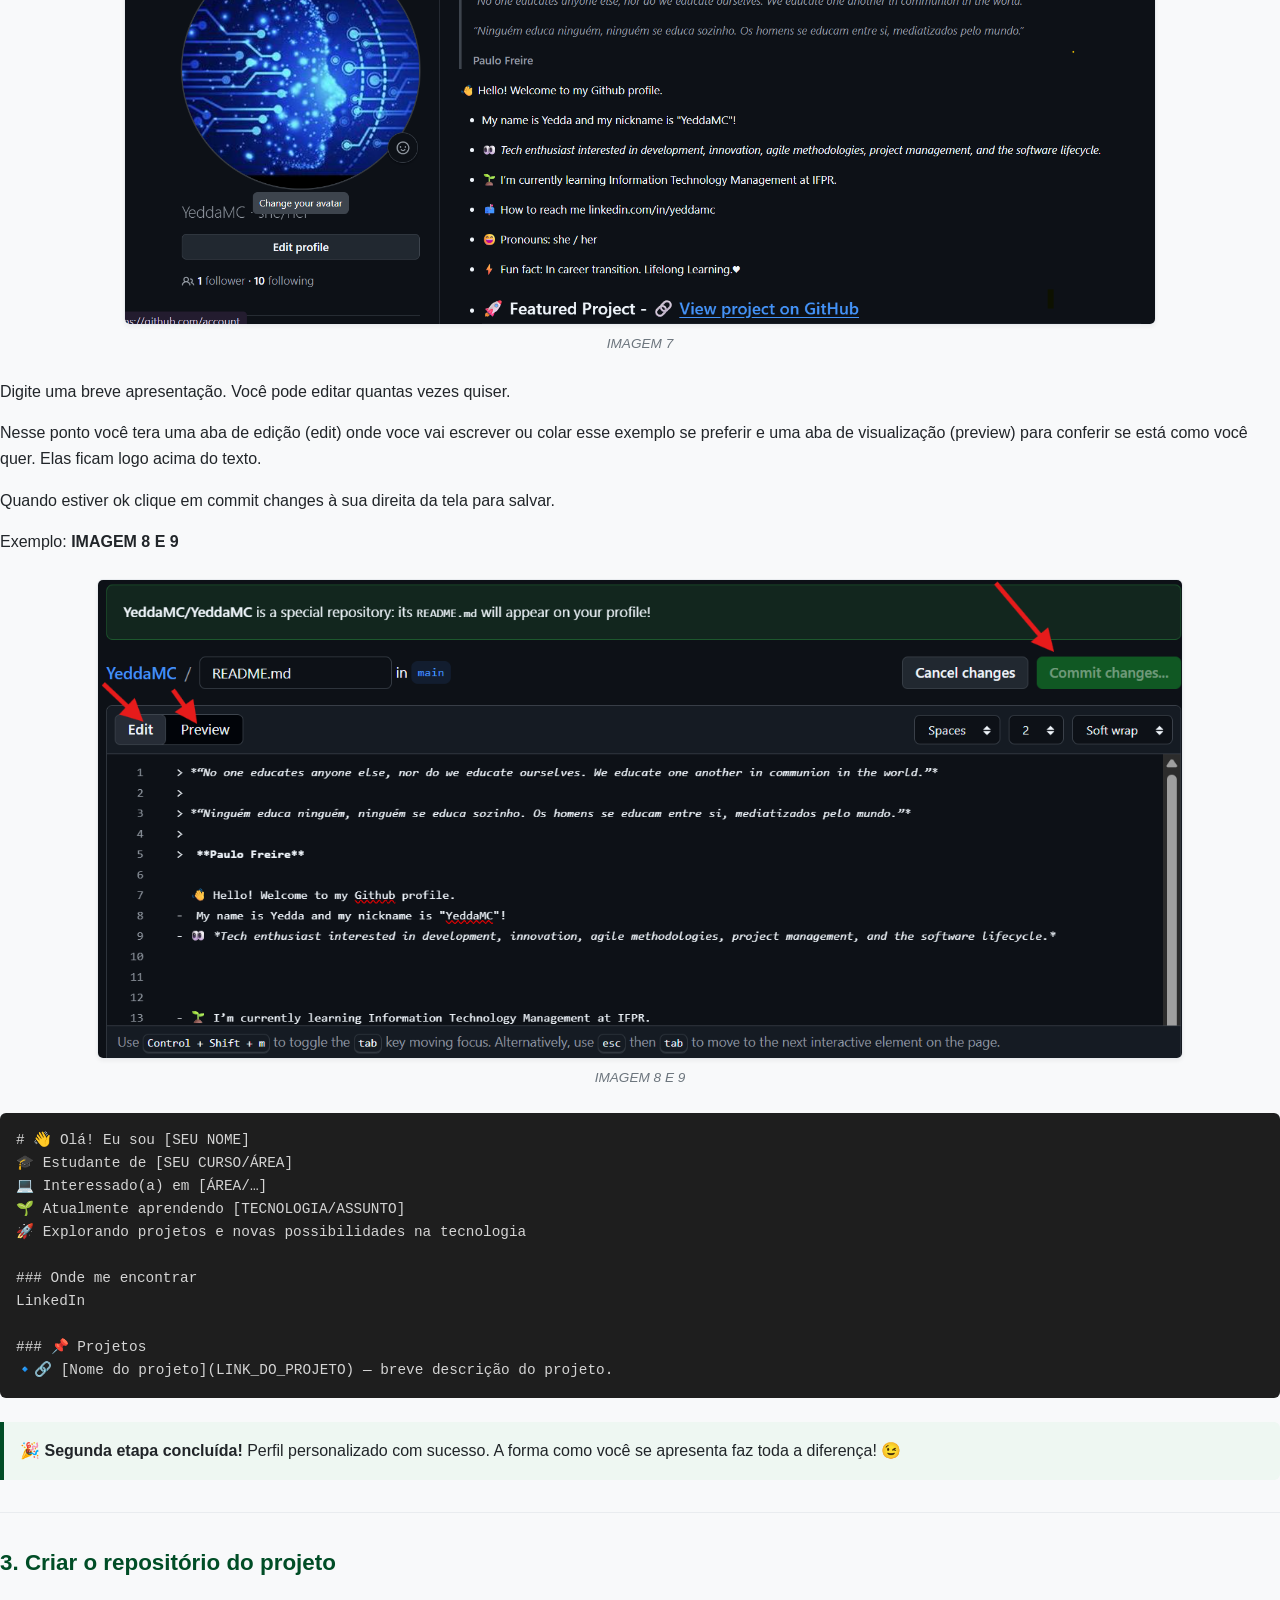
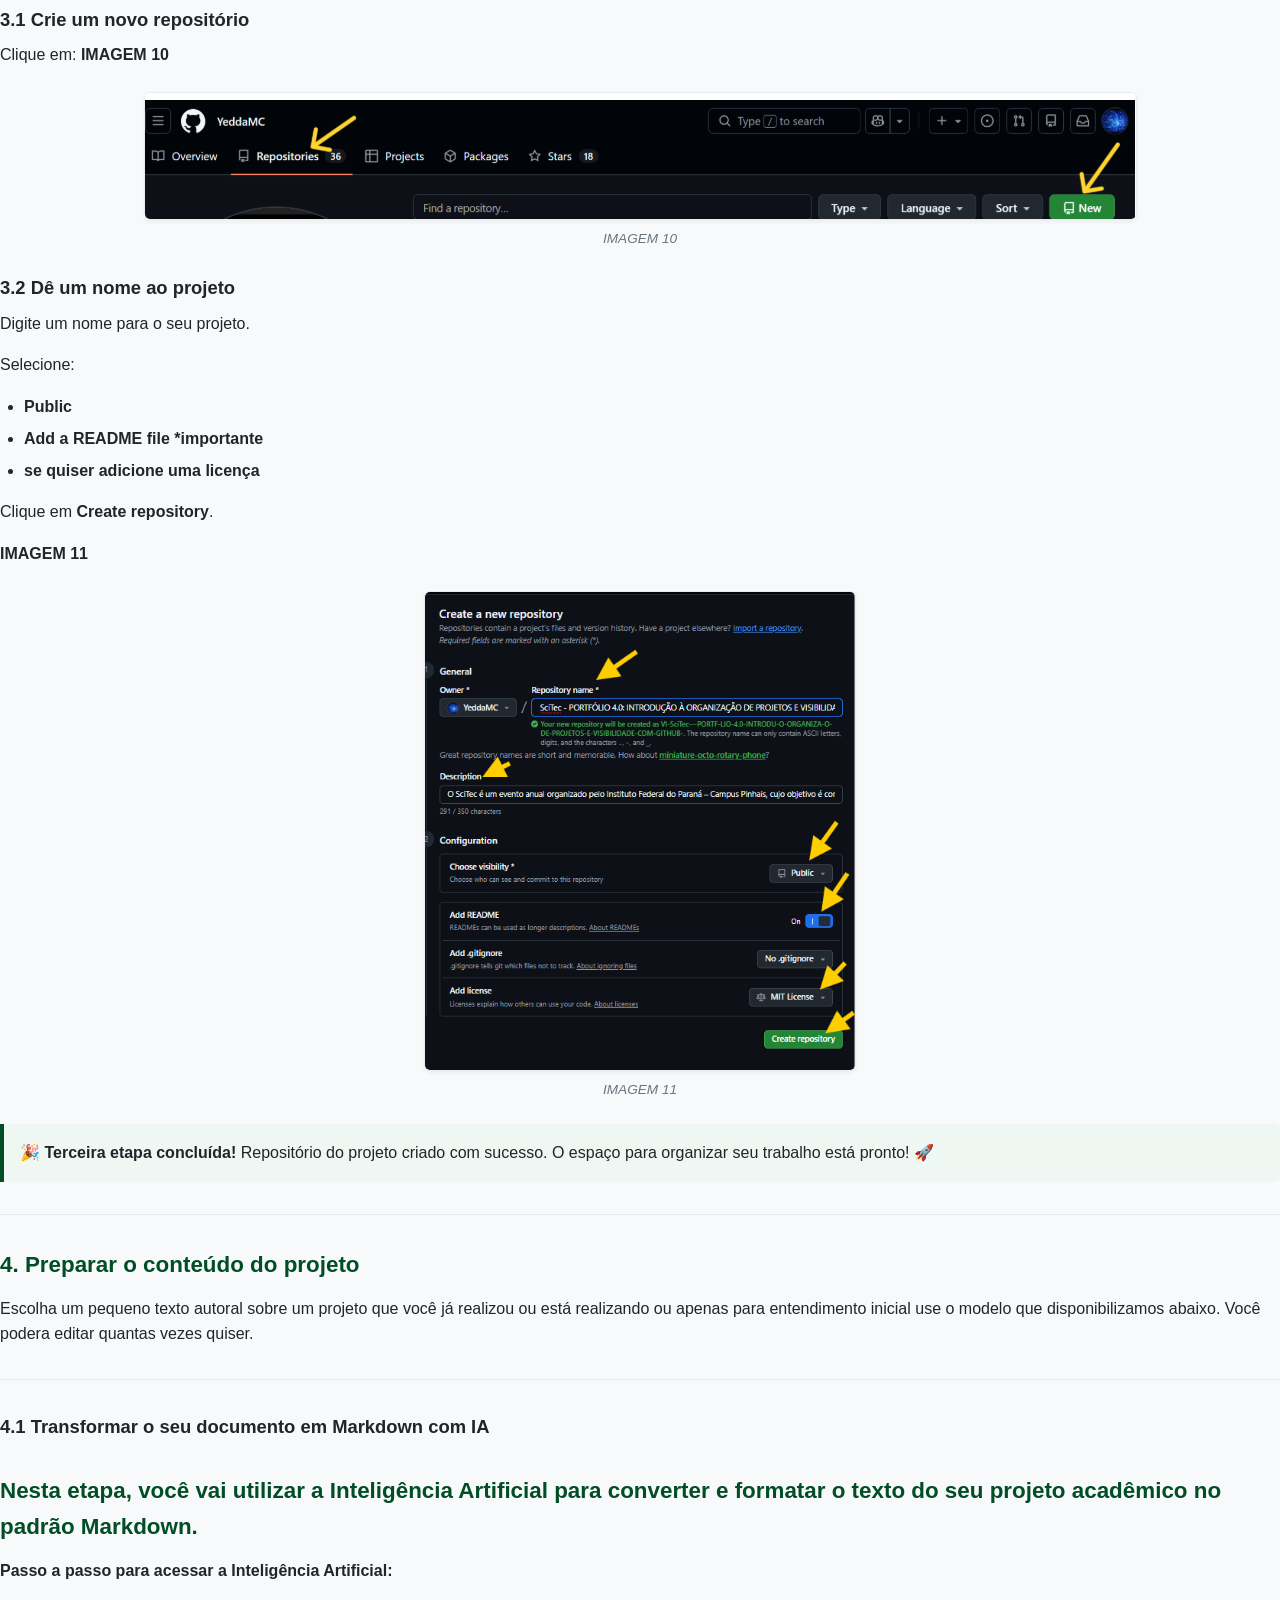
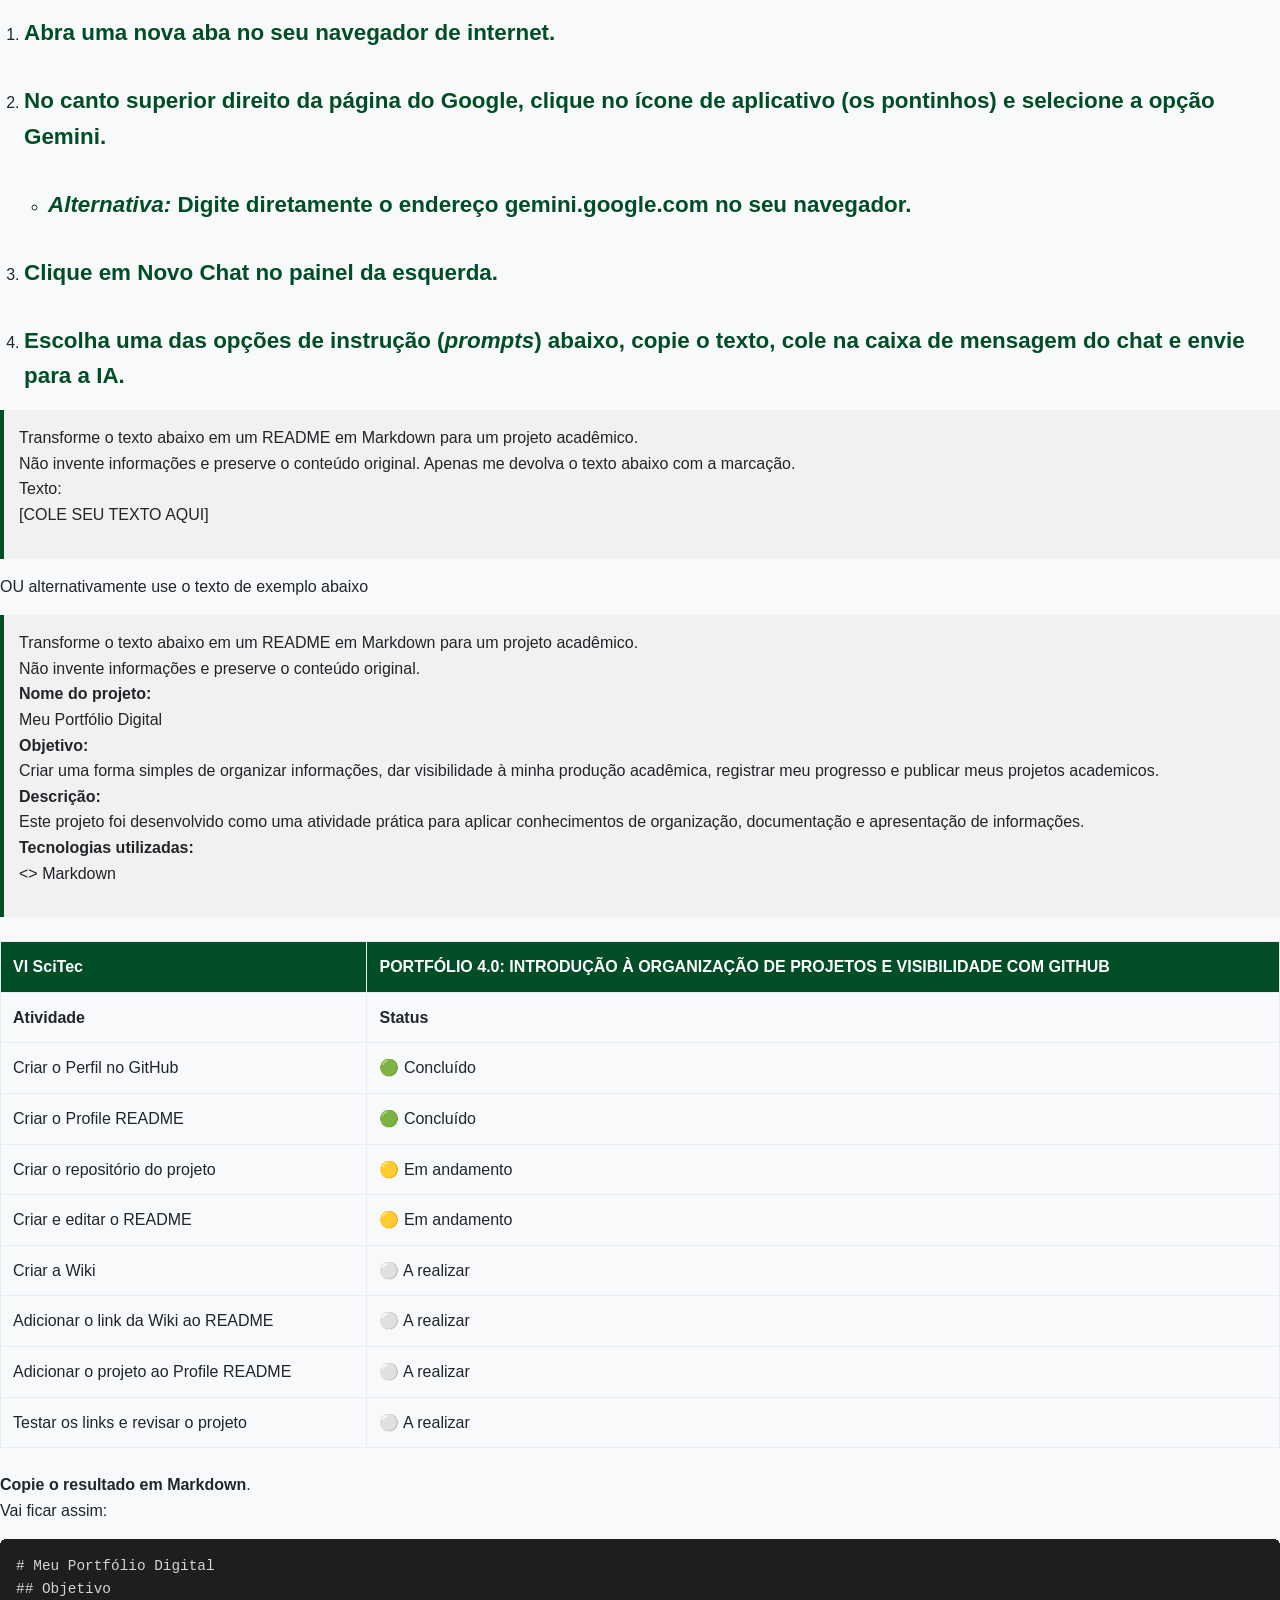
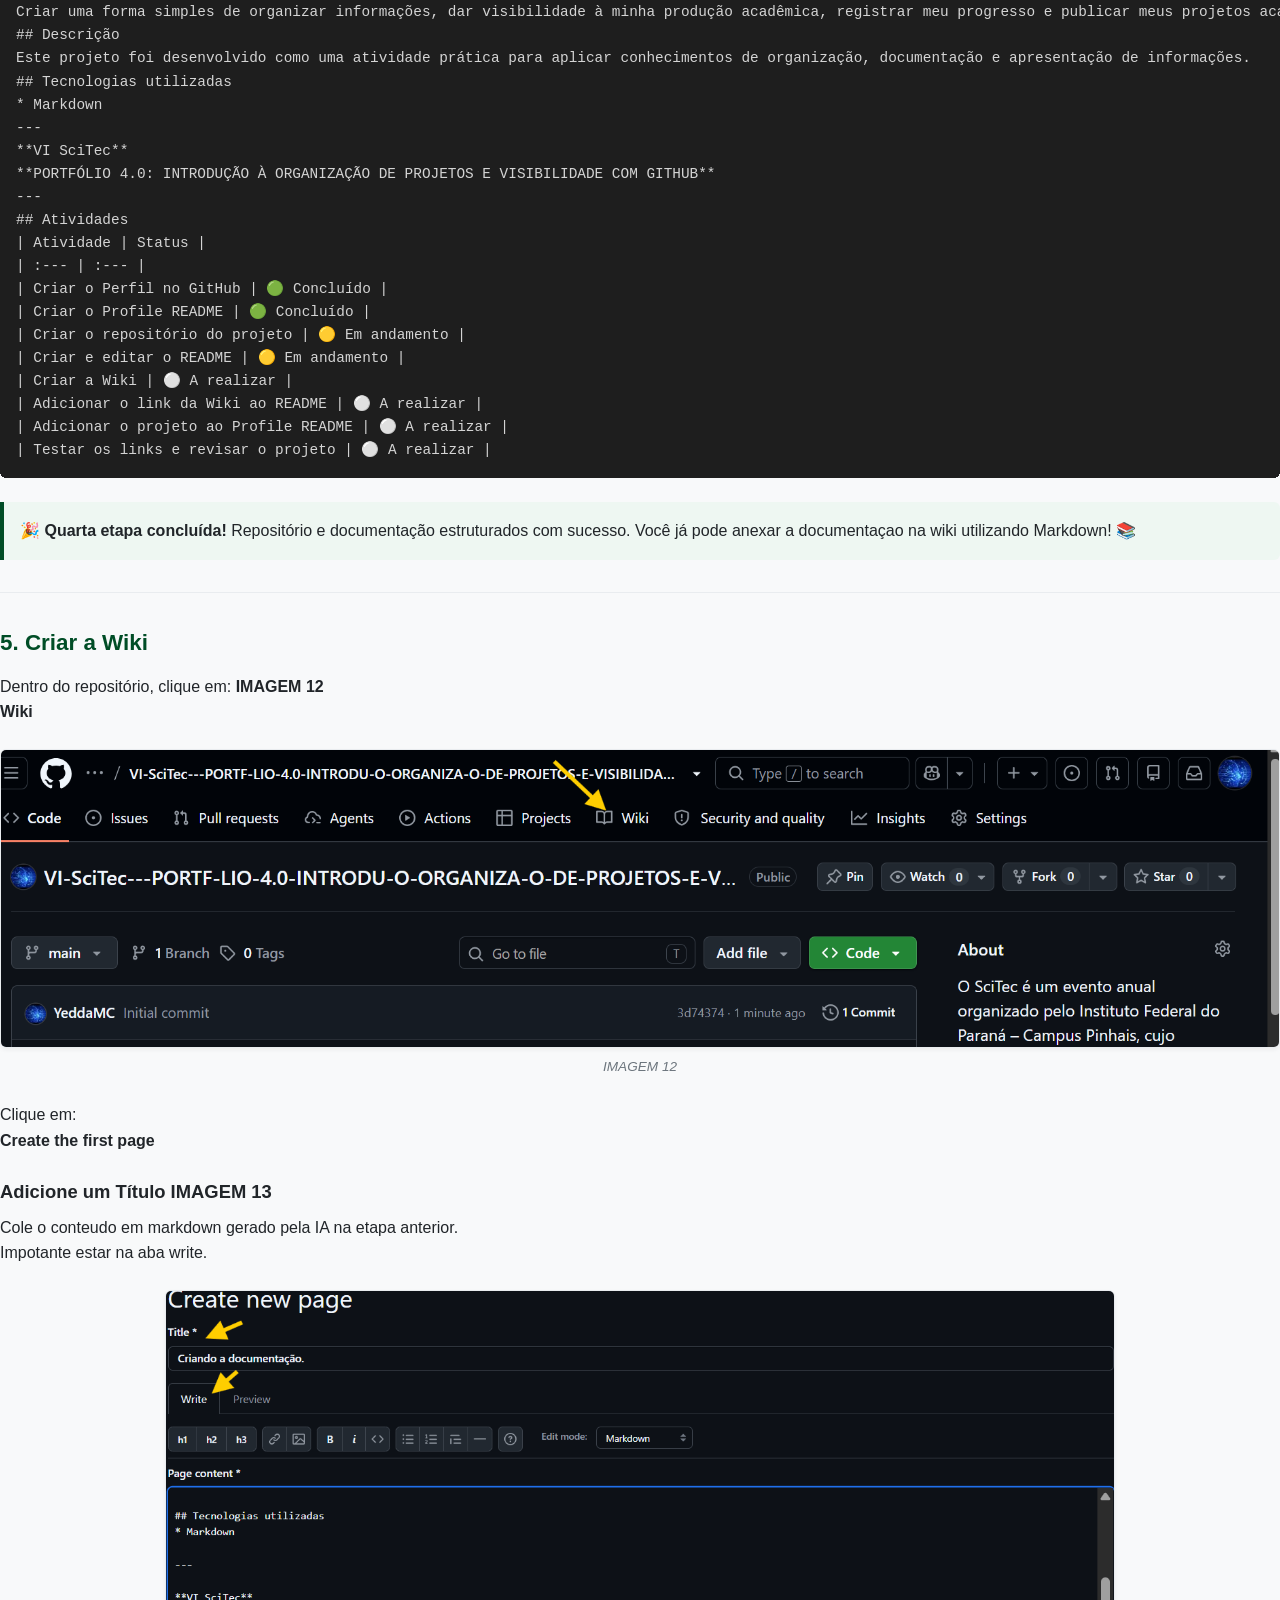
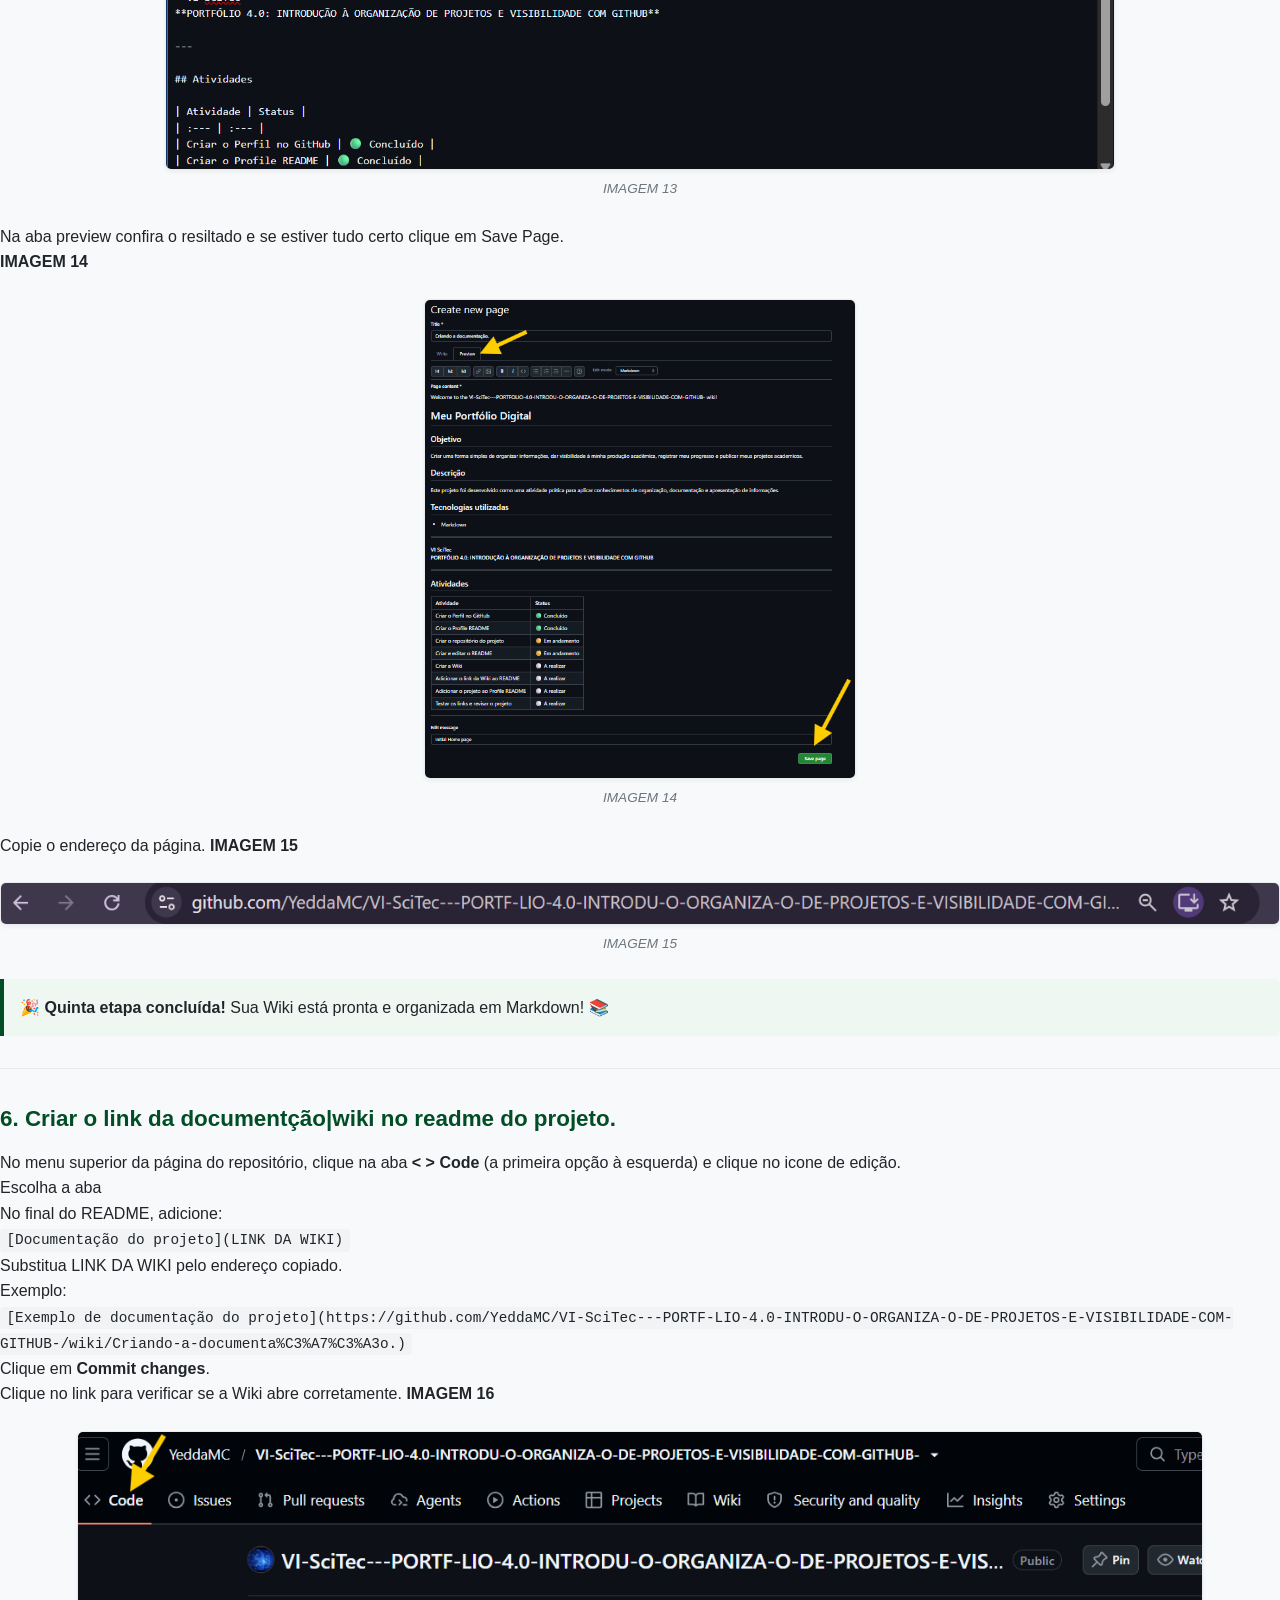
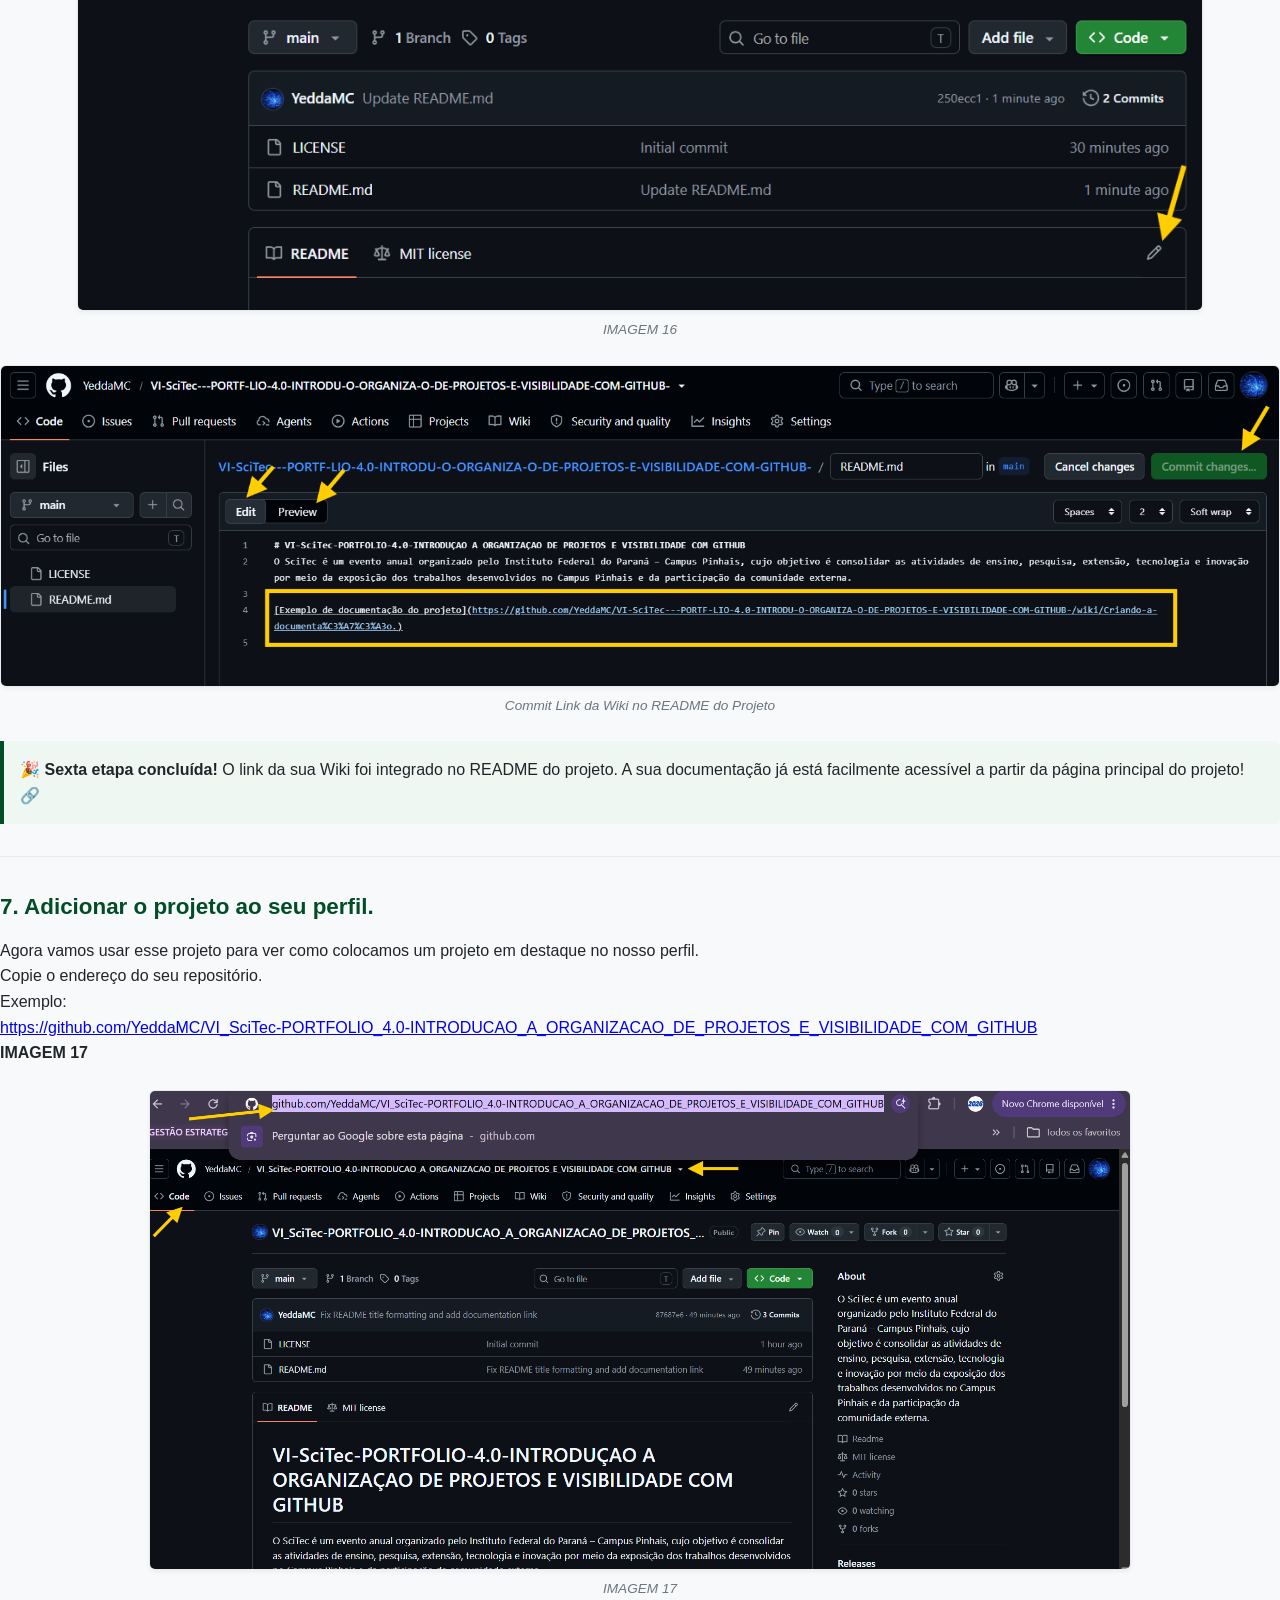
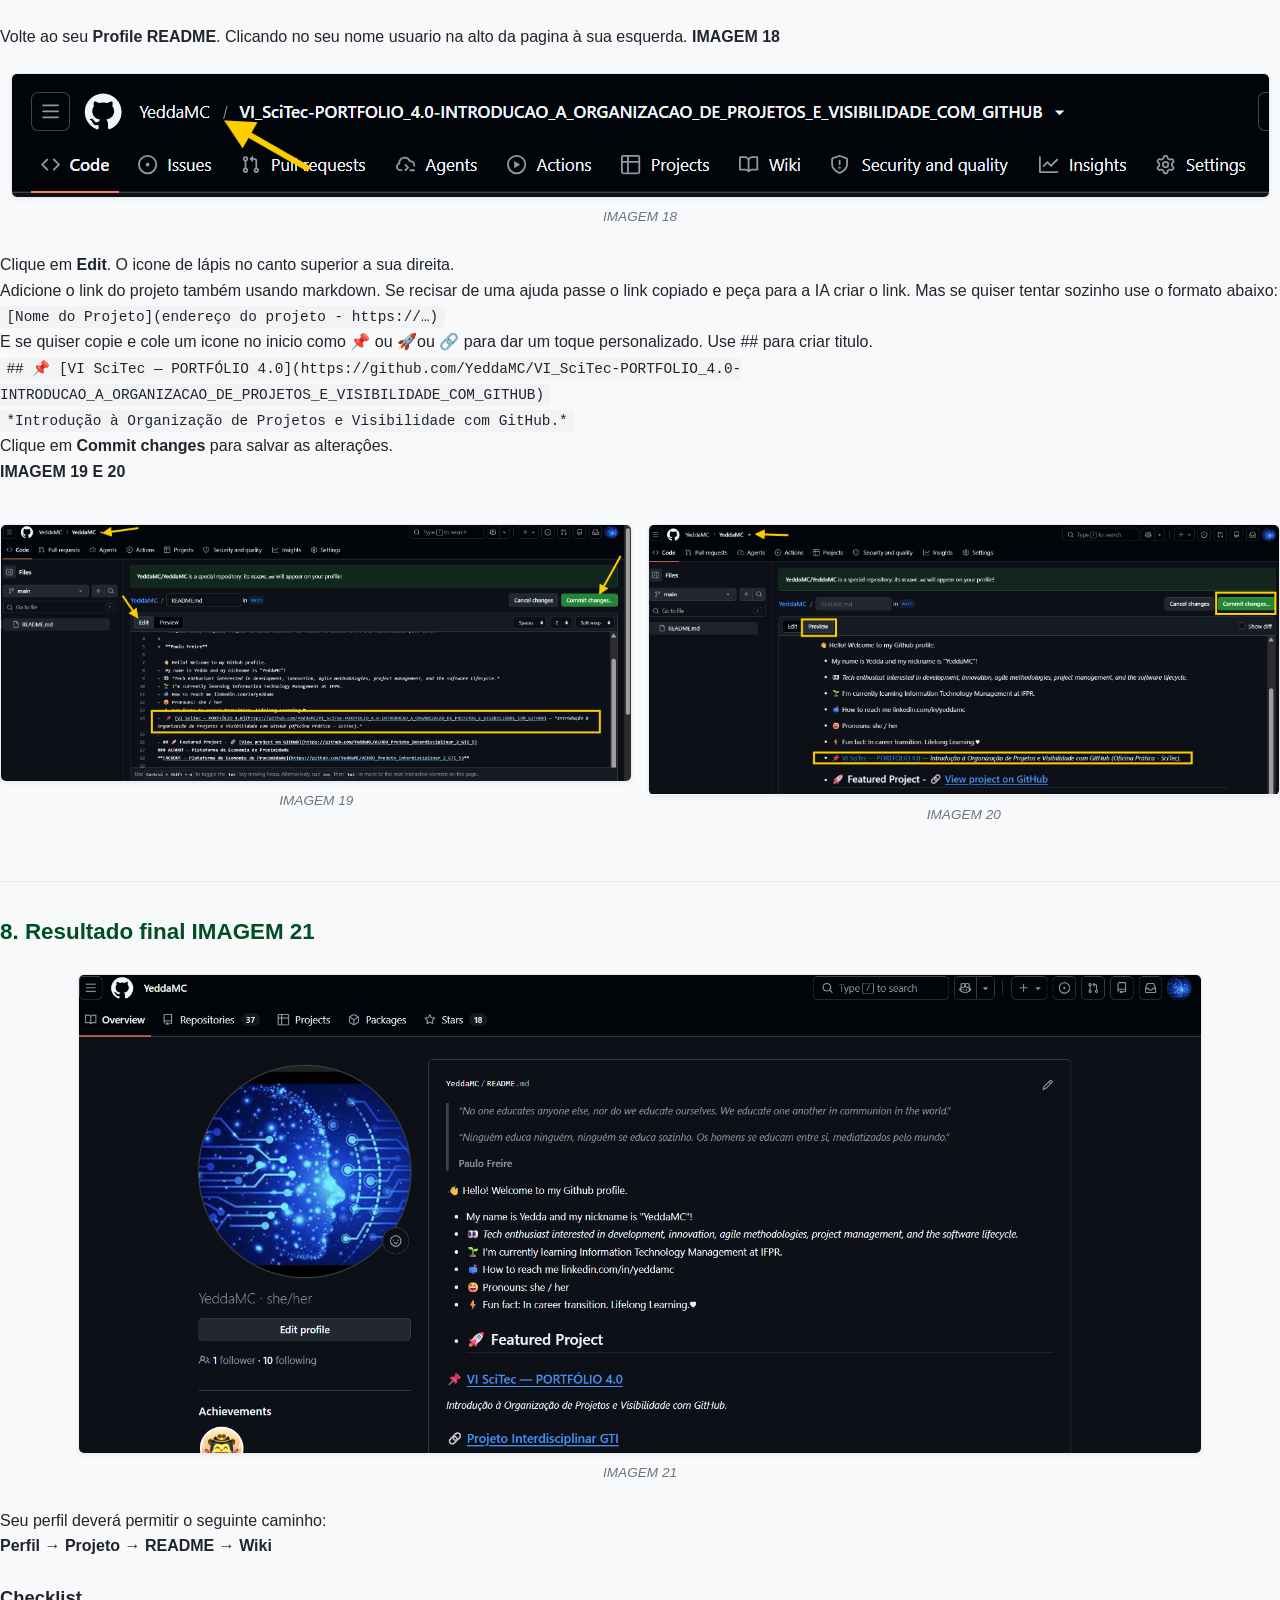
==== commit bf3970eb: "Correct author names in tutorial.html" ====
--- a/tutorial.html
+++ b/tutorial.html
@@ -34,9 +34,9 @@
     <div class="creditos-container">
       <div class="creditos-linha">
         <span class="creditos-label">Autoras:</span>
-        <a href="https://github.com/YeddaMC" target="_blank" class="author-link">Yedda Maria Corezola (@YEDDAMC)</a>
+        <a href="https://github.com/YeddaMC" target="_blank" class="author-link">Yedda Maria Carvalhais (@YEDDAMC)</a>
         <span class="divisor">•</span>
-        <a href="https://github.com/Mary-Ana-Carvalhais-Carneiro" target="_blank" class="author-link">Mary-Ana Carvalhais Carneiro (@MARY-ANA-CARVALHAIS-CARNEIRO)</a>
+        <a href="https://github.com/Mary-Ana-Carvalhais-Carneiro" target="_blank" class="author-link">Mary Ana Carvalhais Carneiro (@MARY-ANA-CARVALHAIS-CARNEIRO)</a>
       </div>
       <div class="creditos-linha">
         <span class="creditos-label">Orientadores:</span>
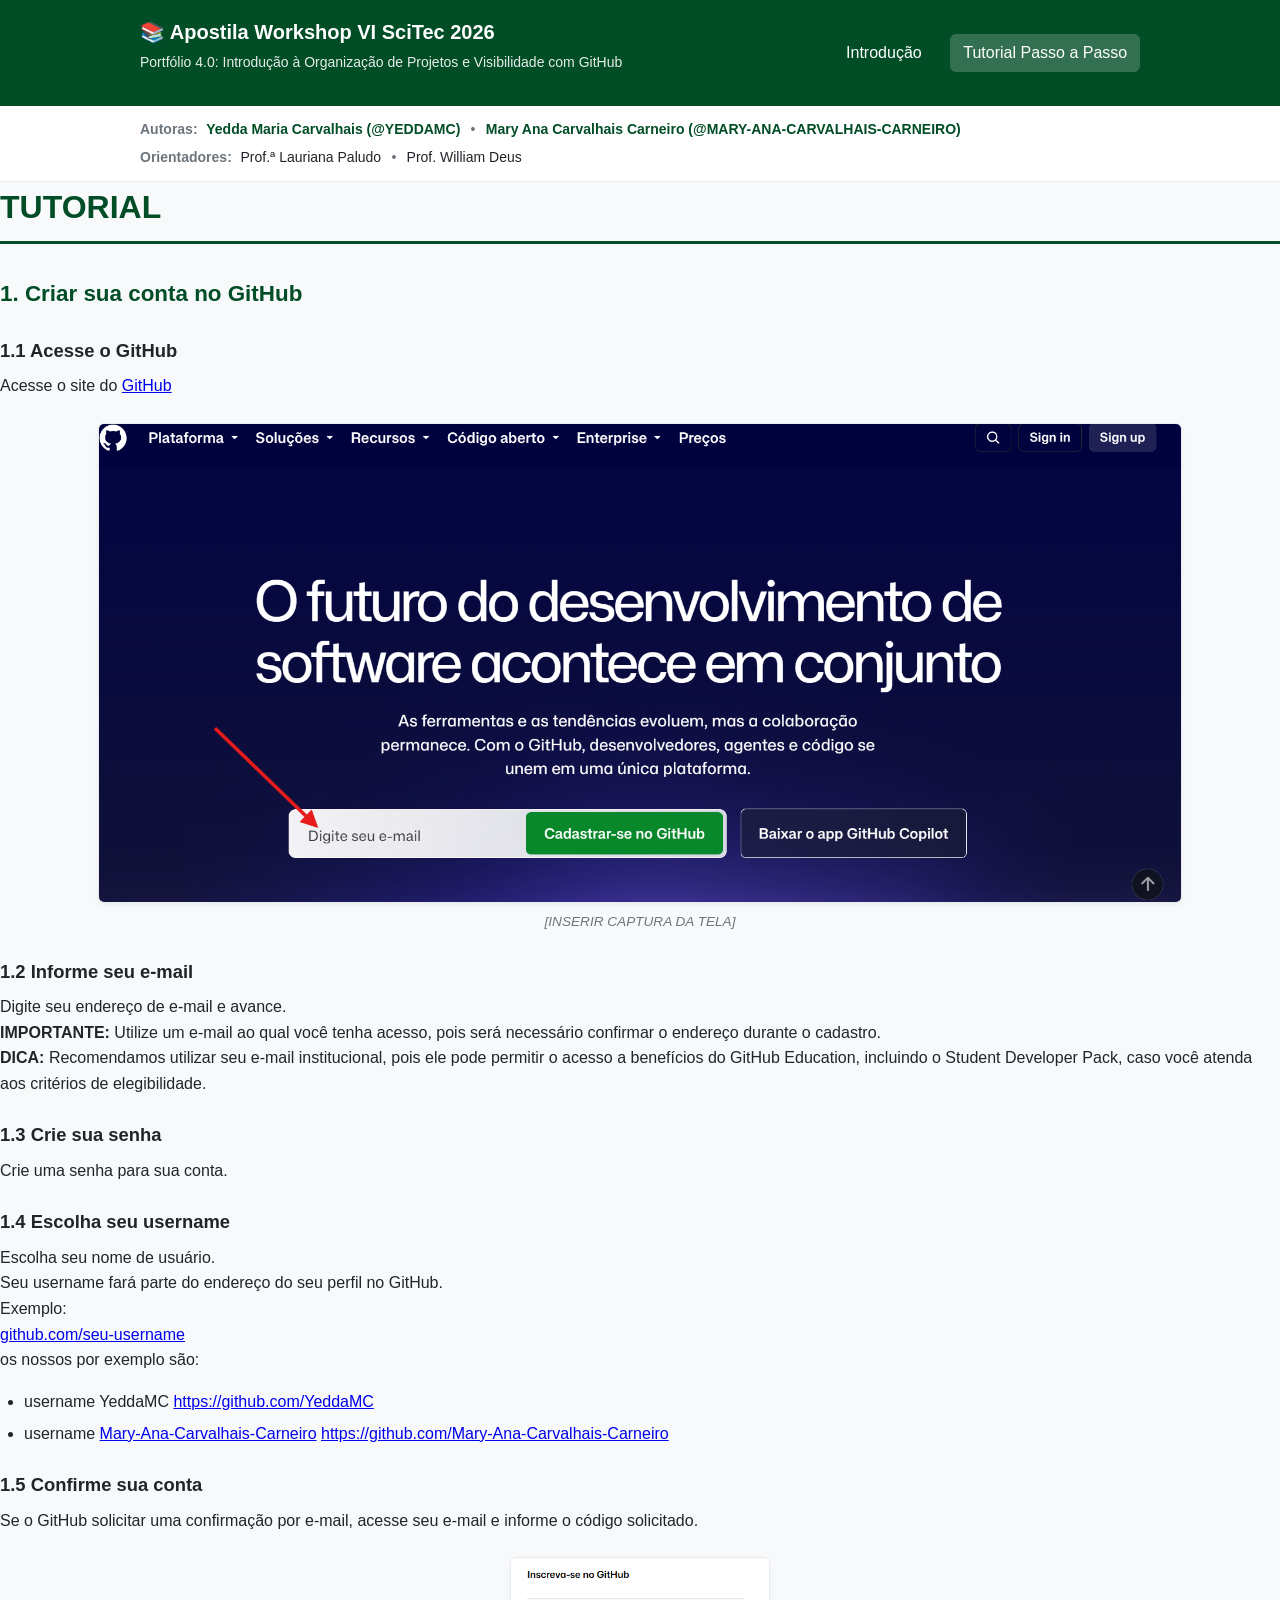
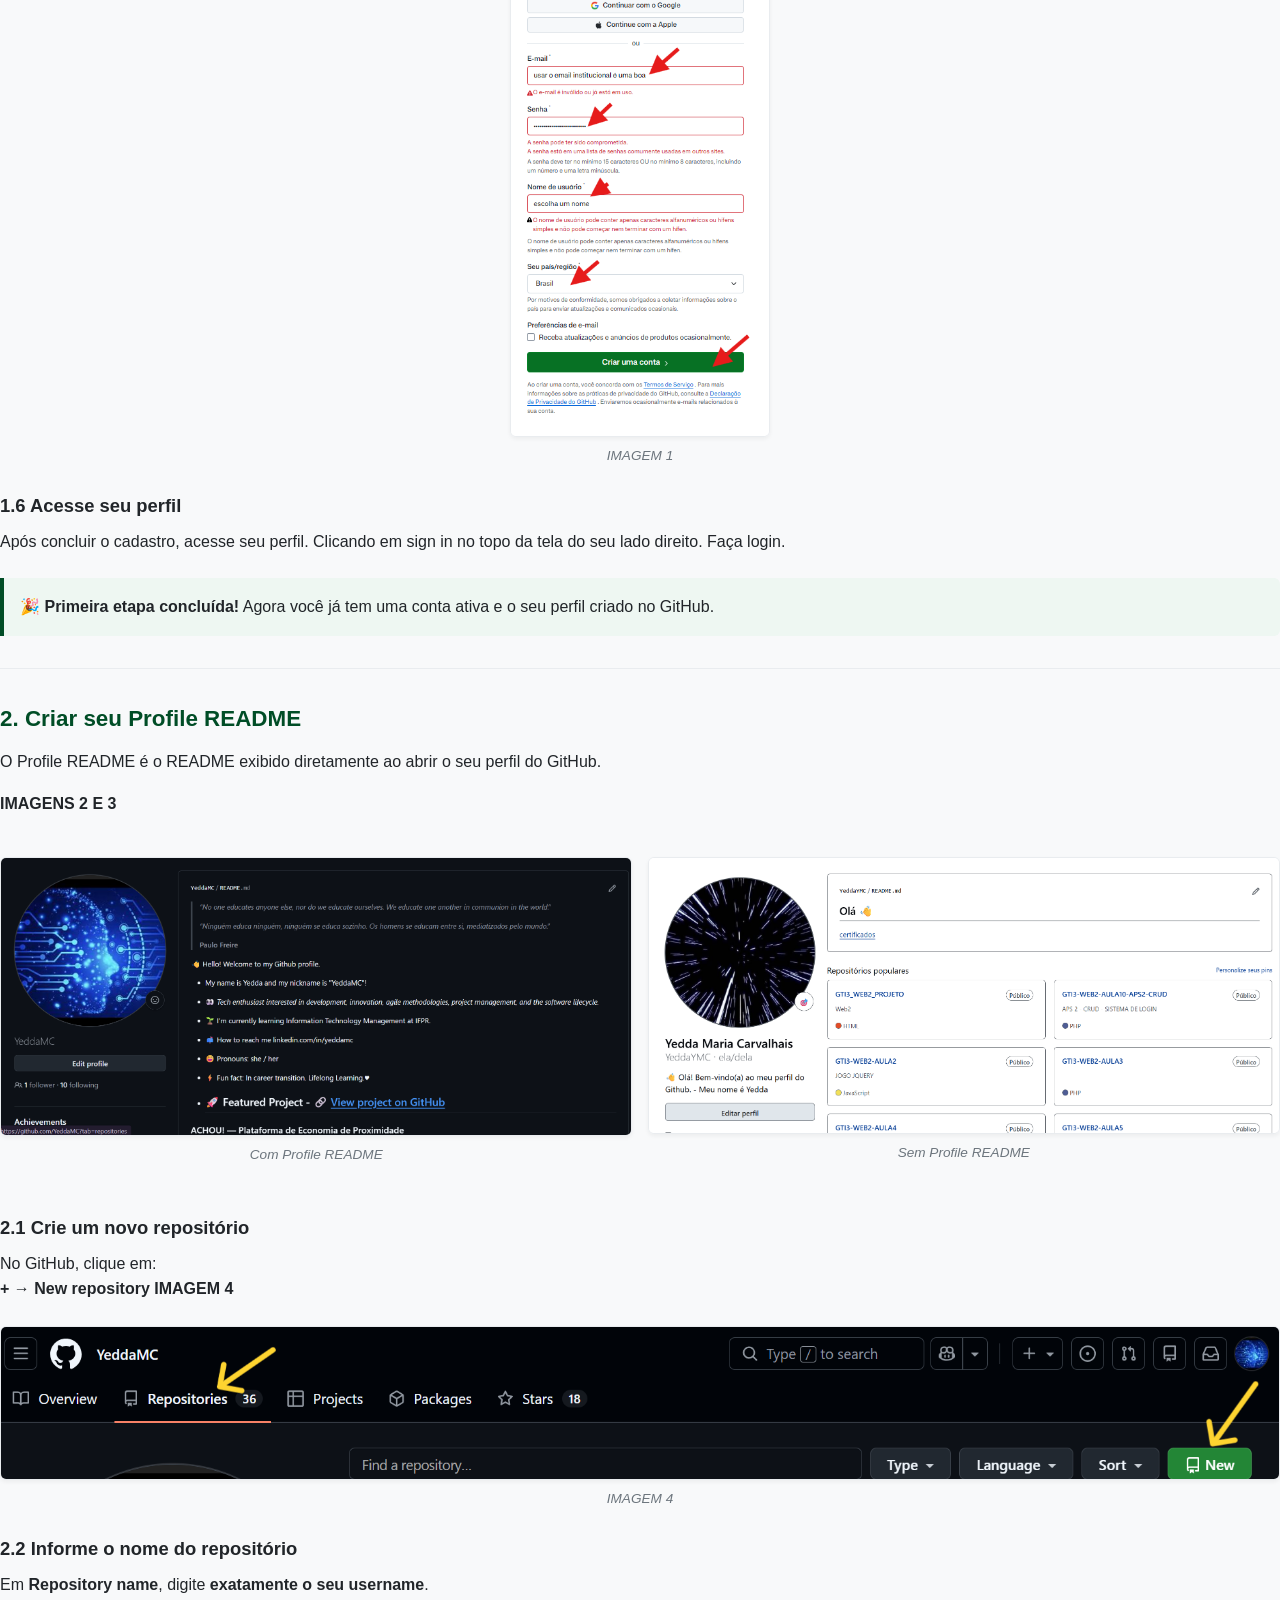
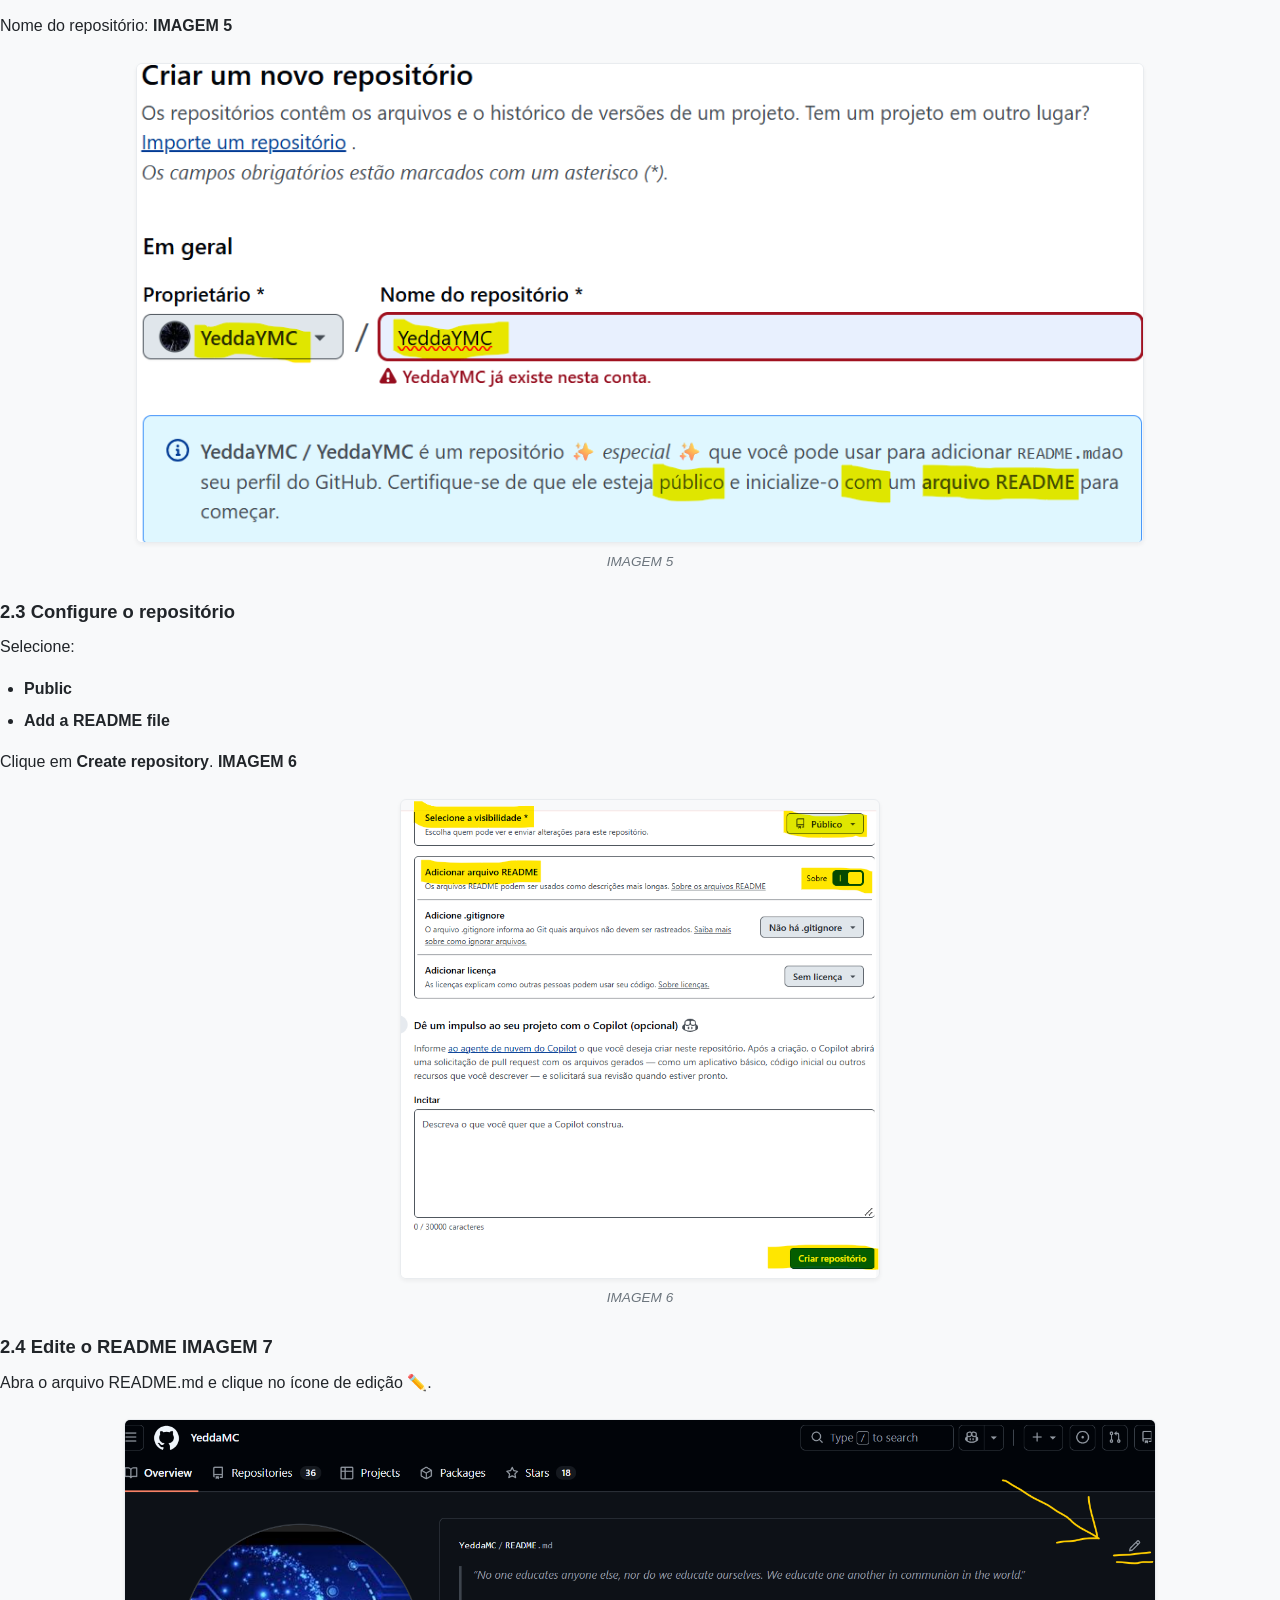
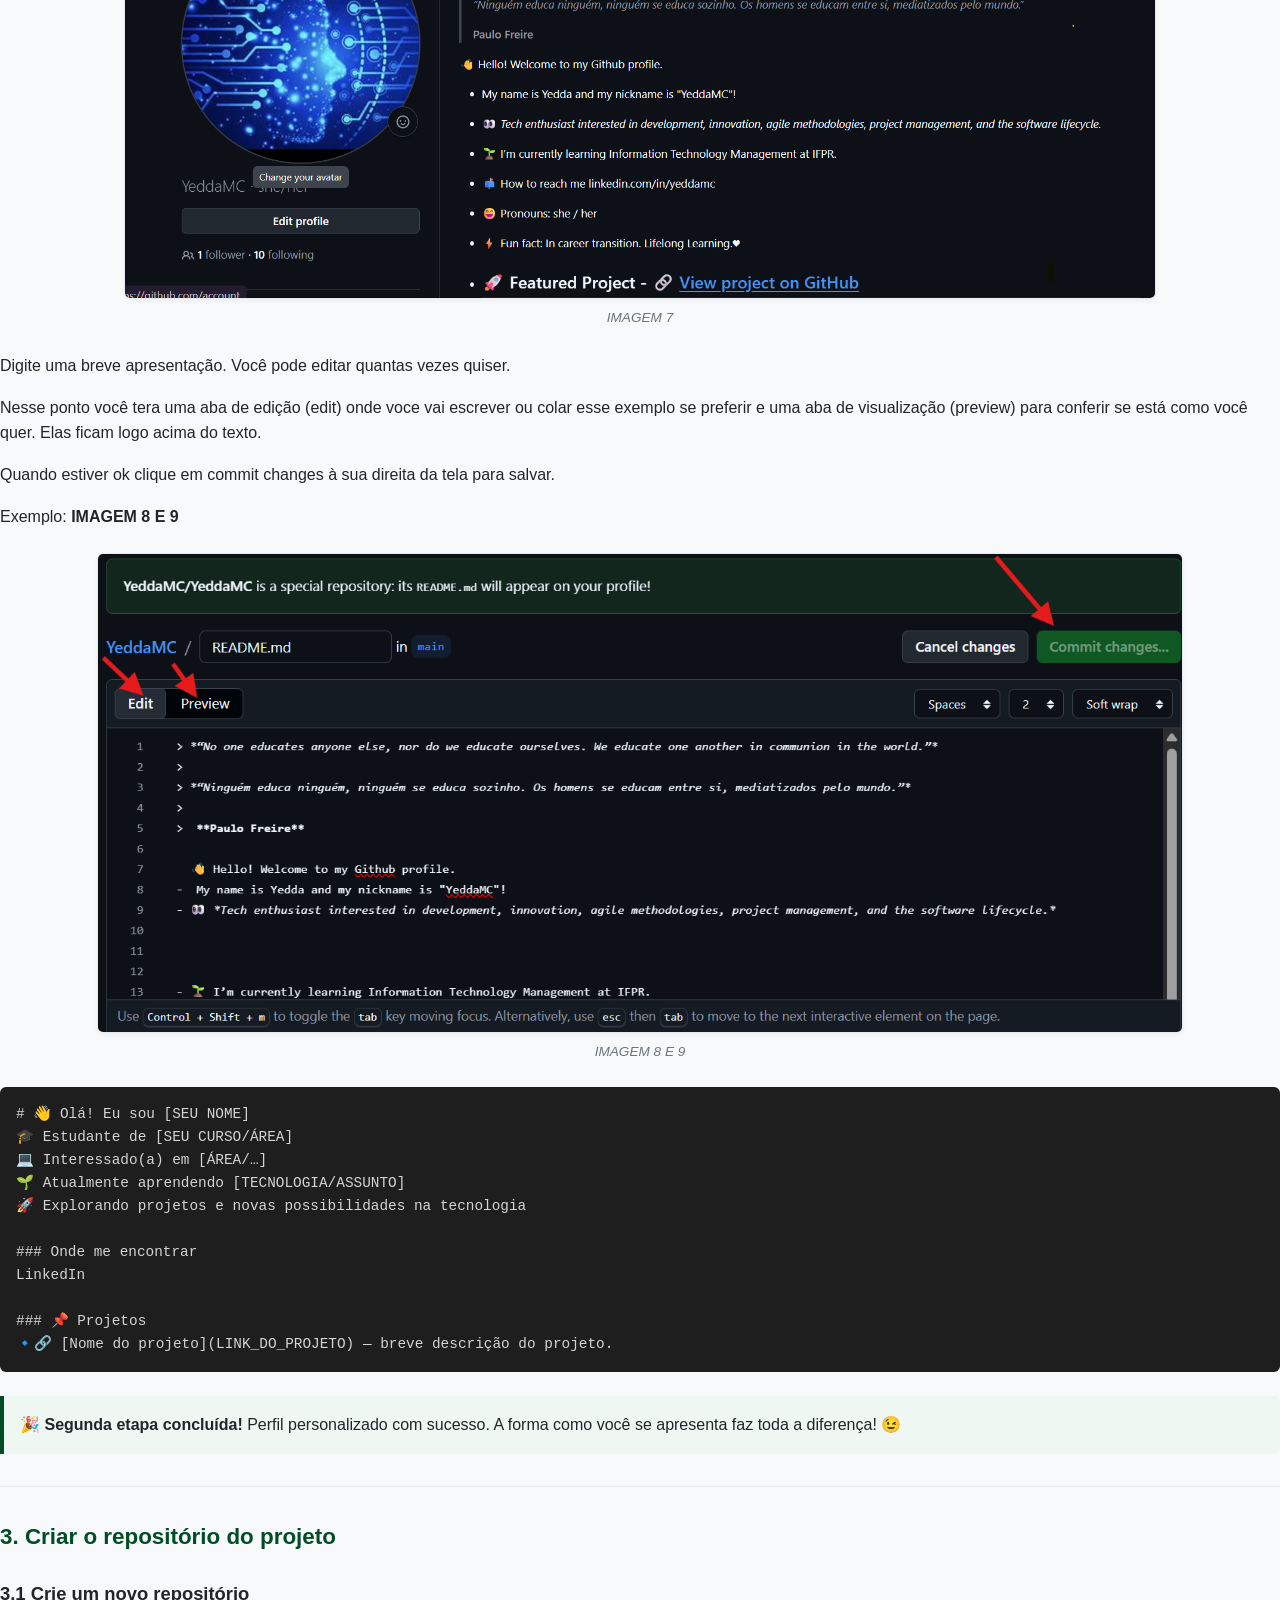
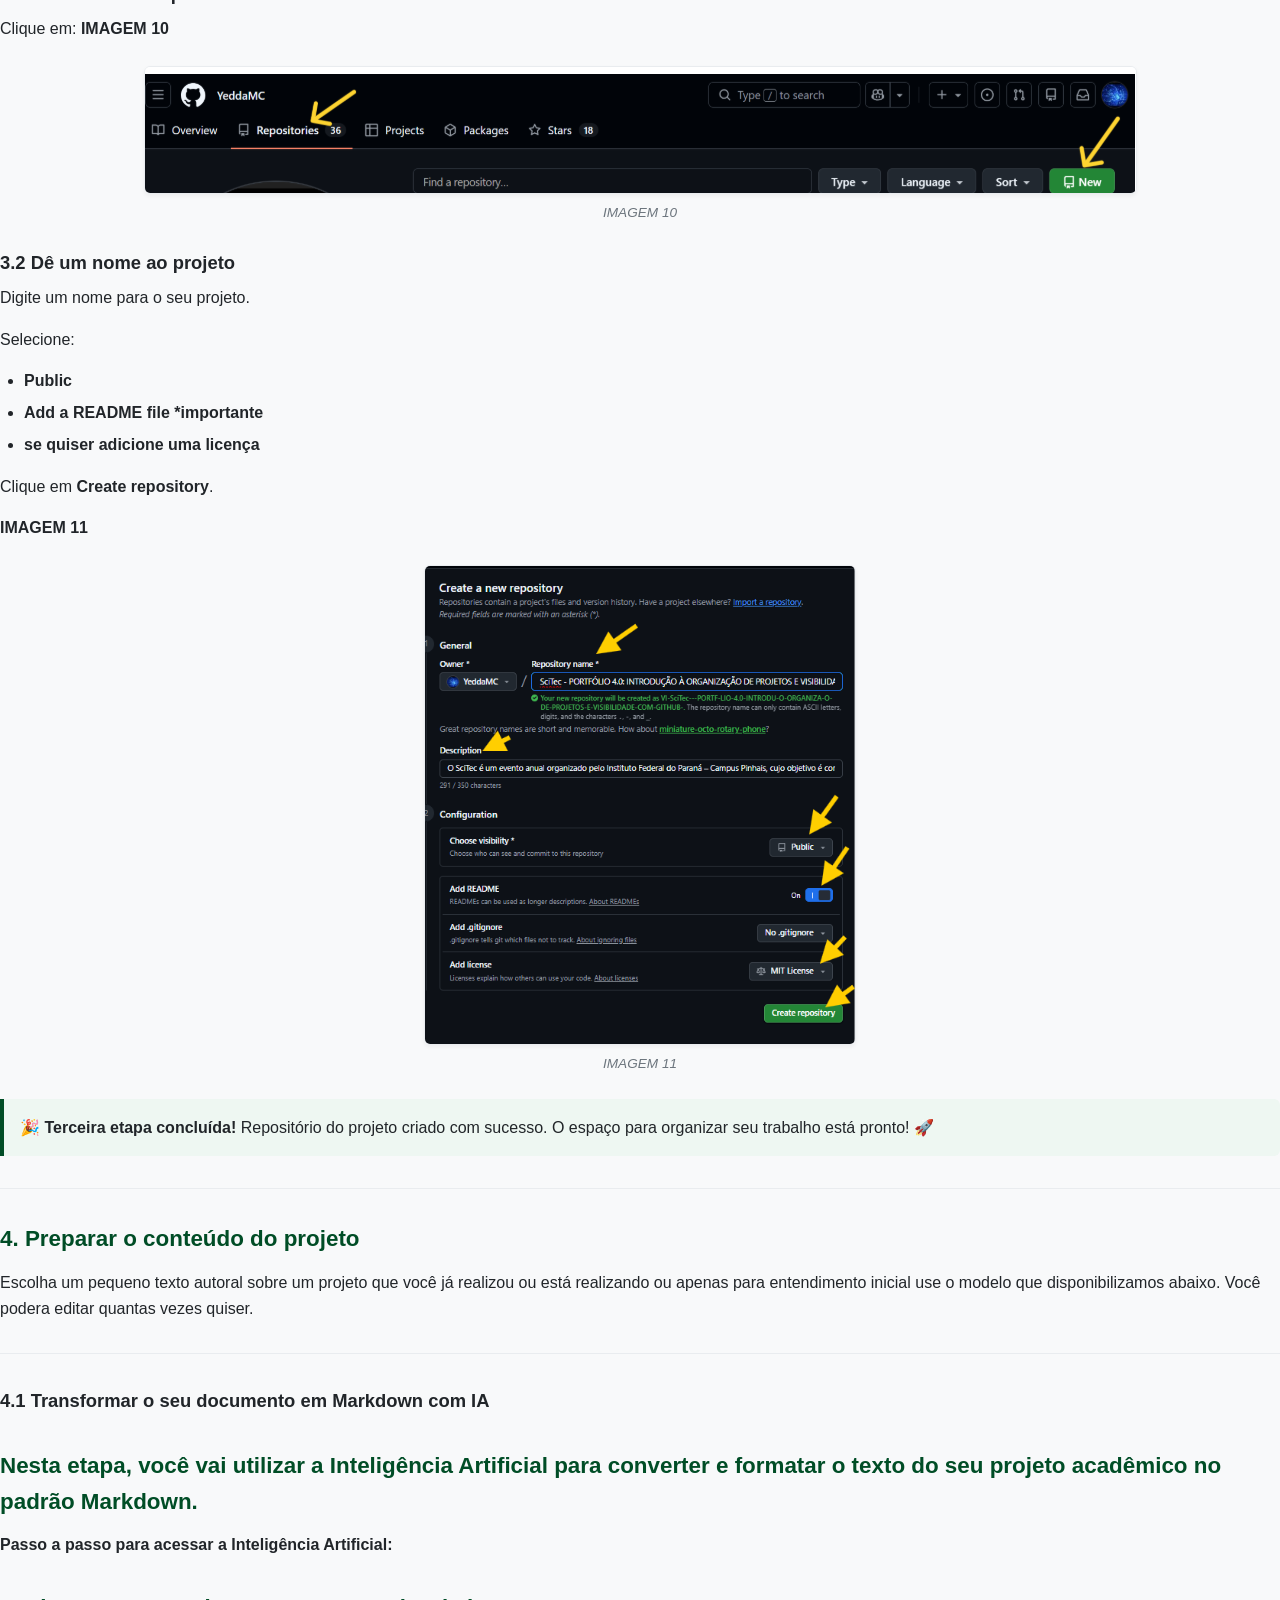
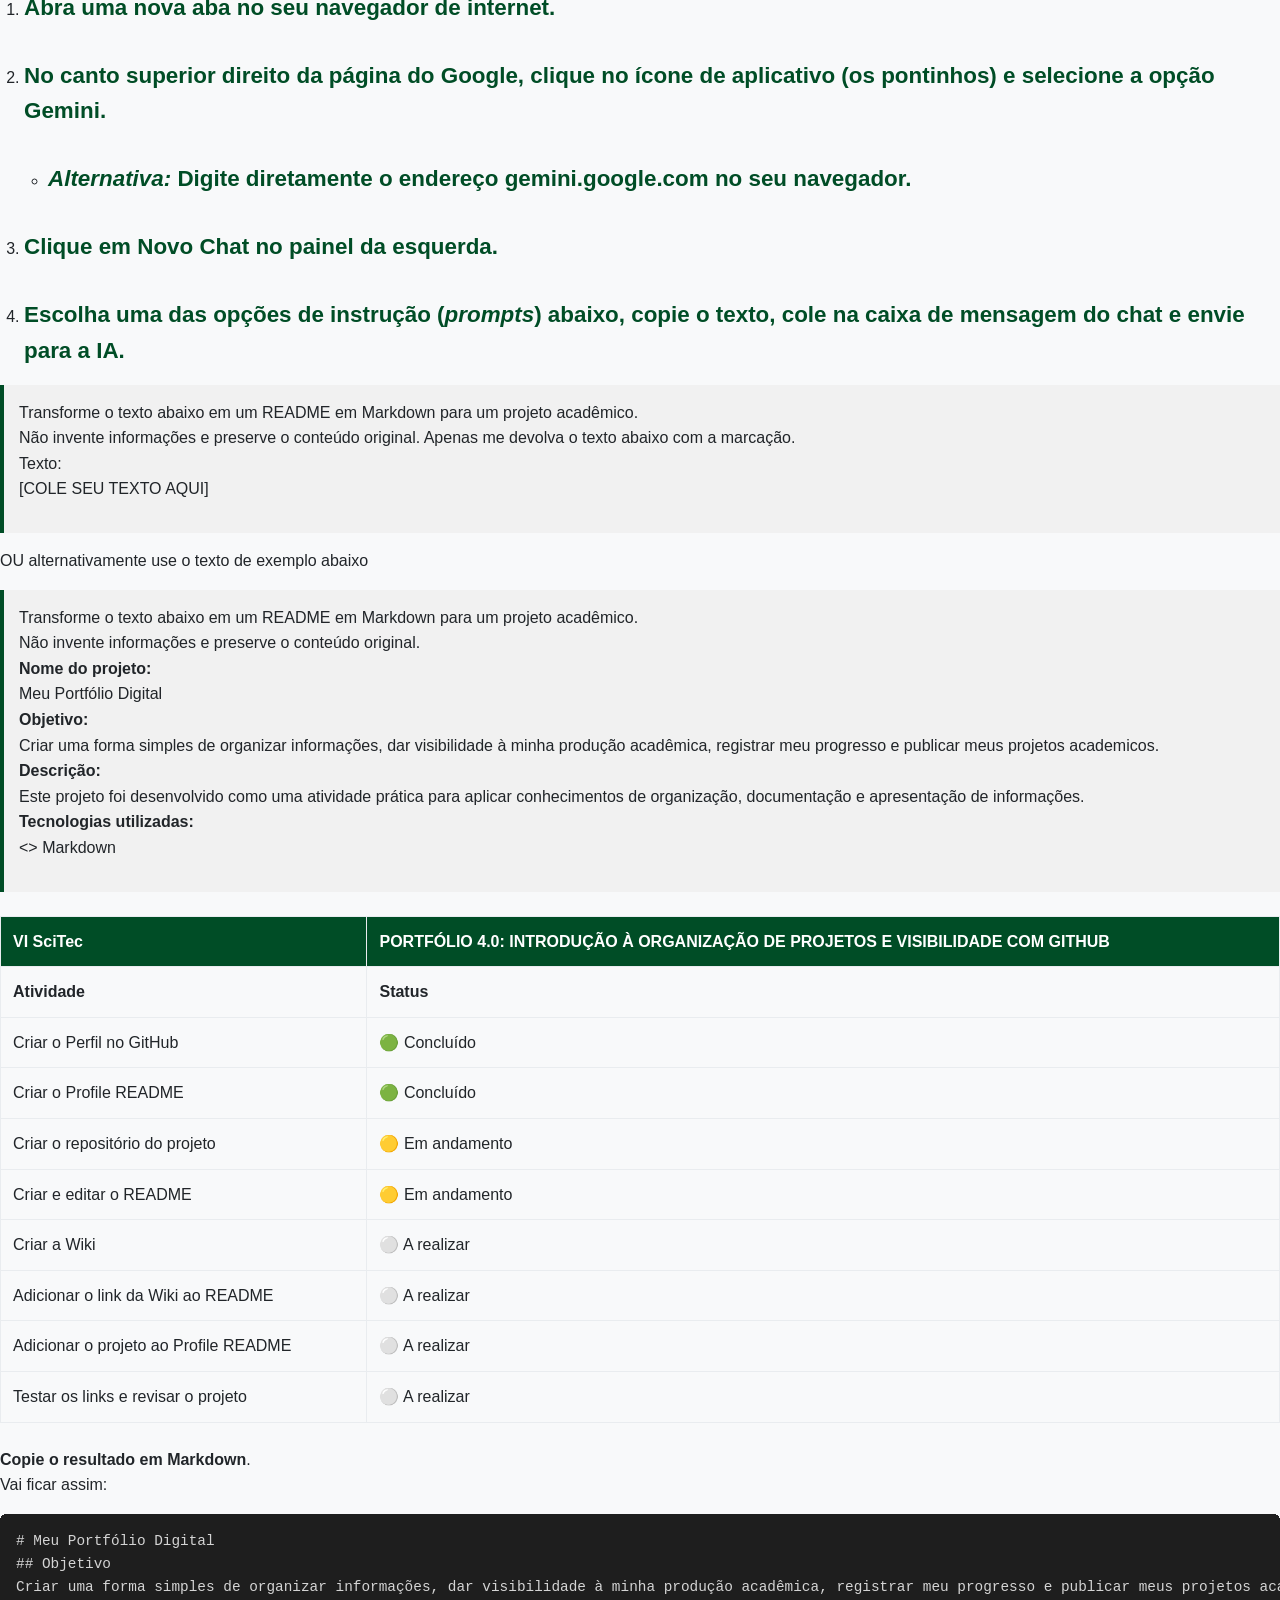
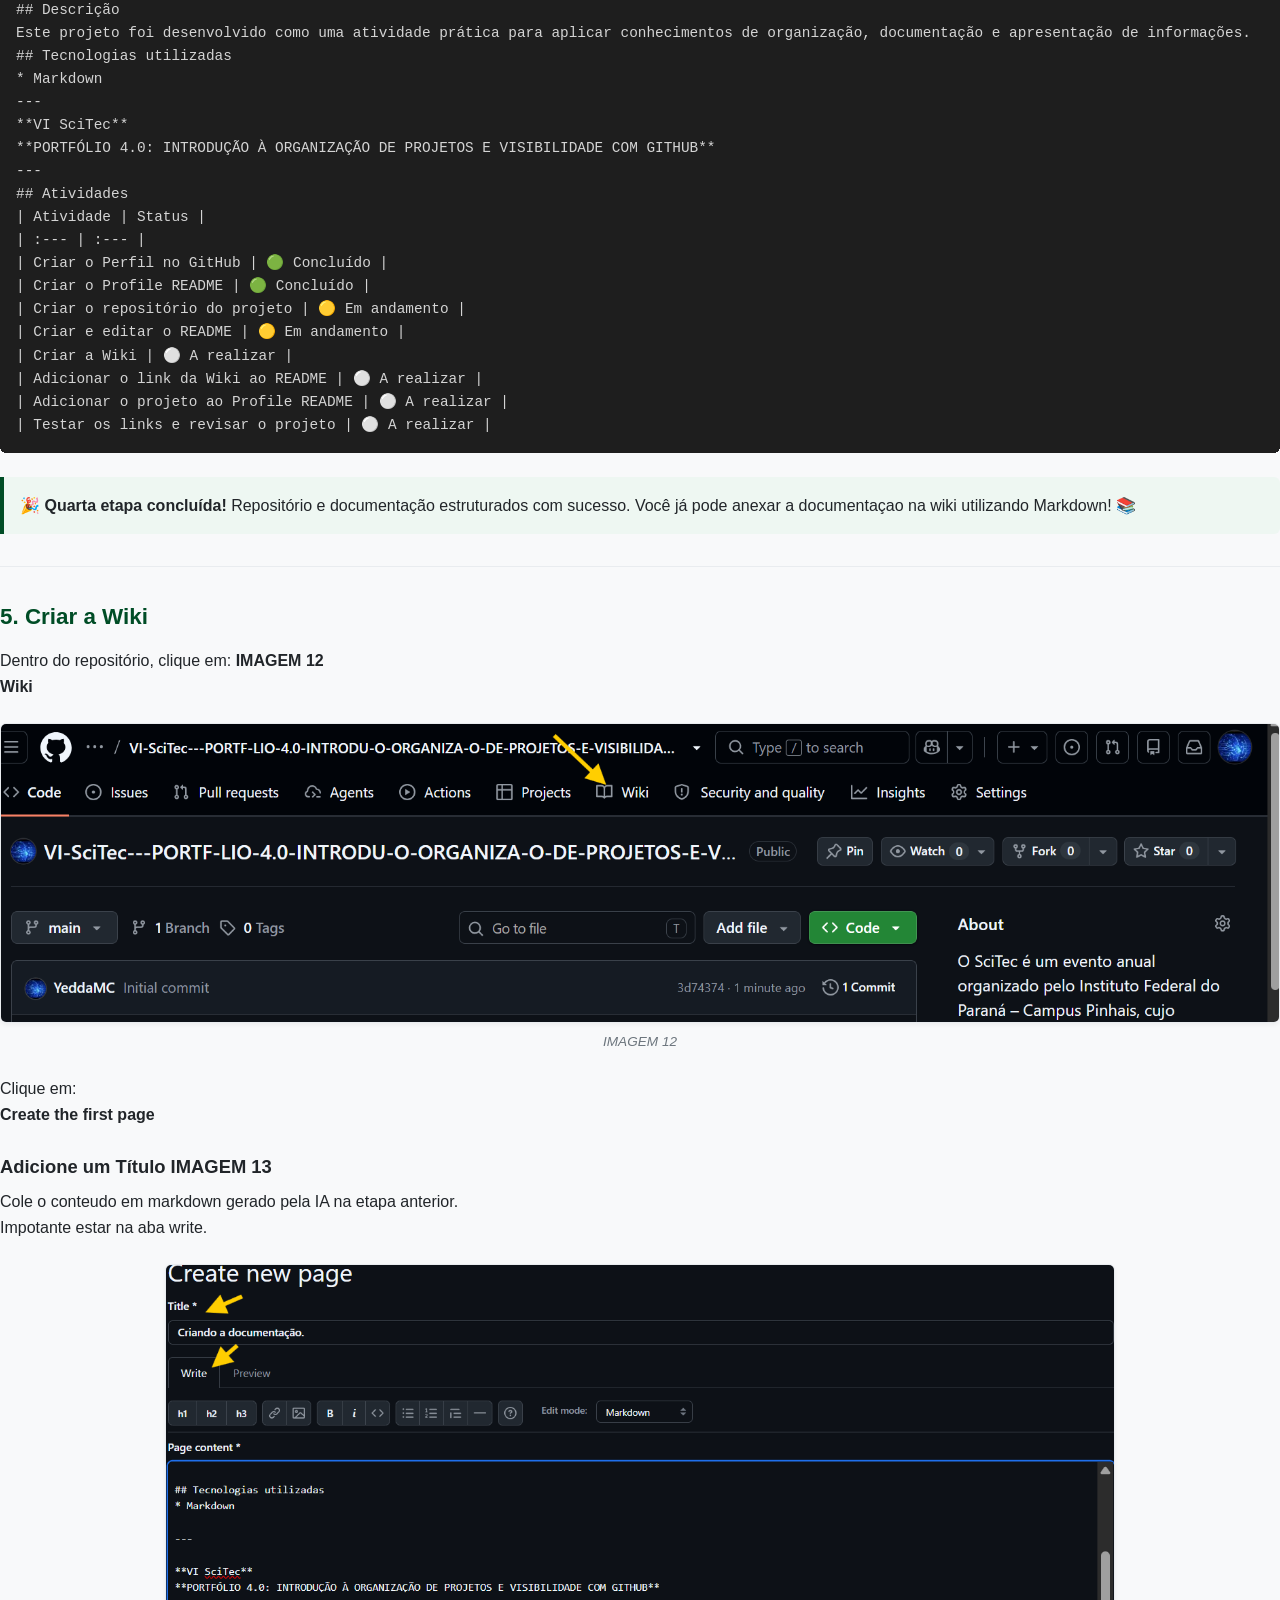
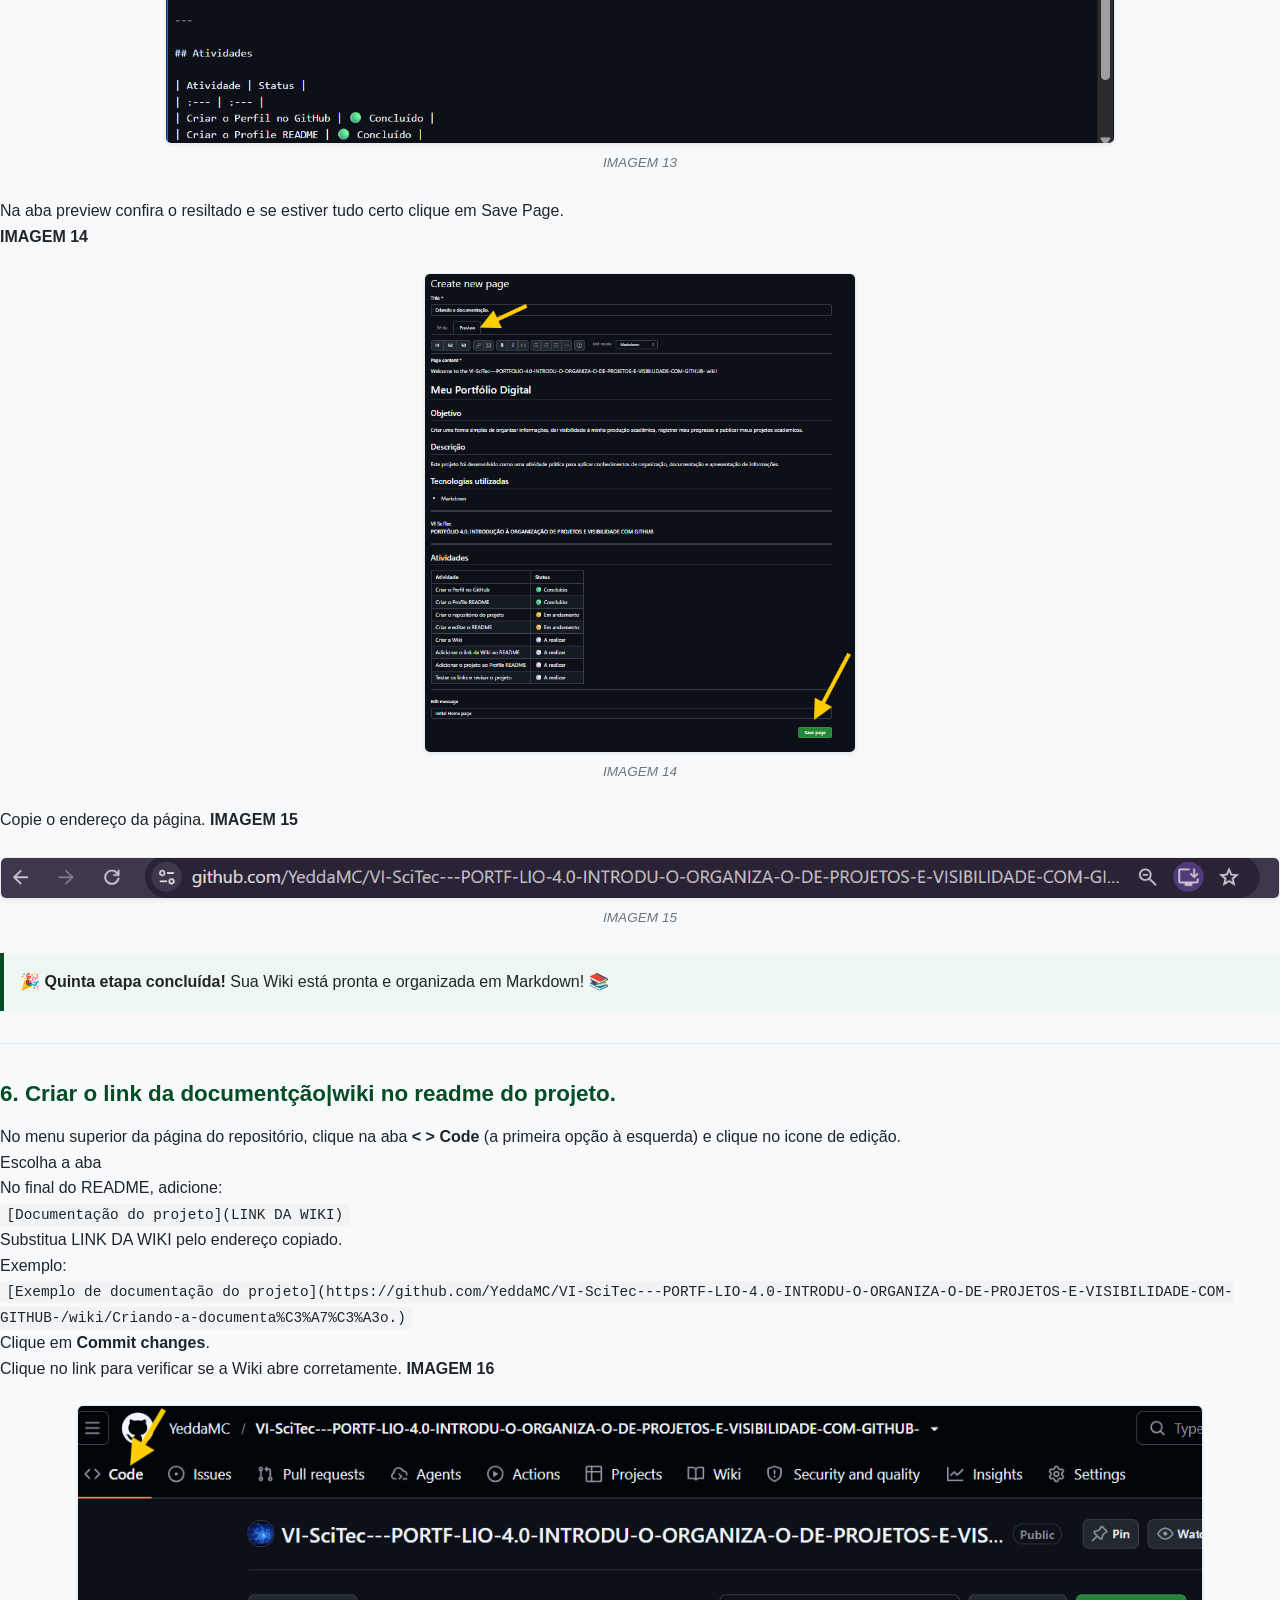
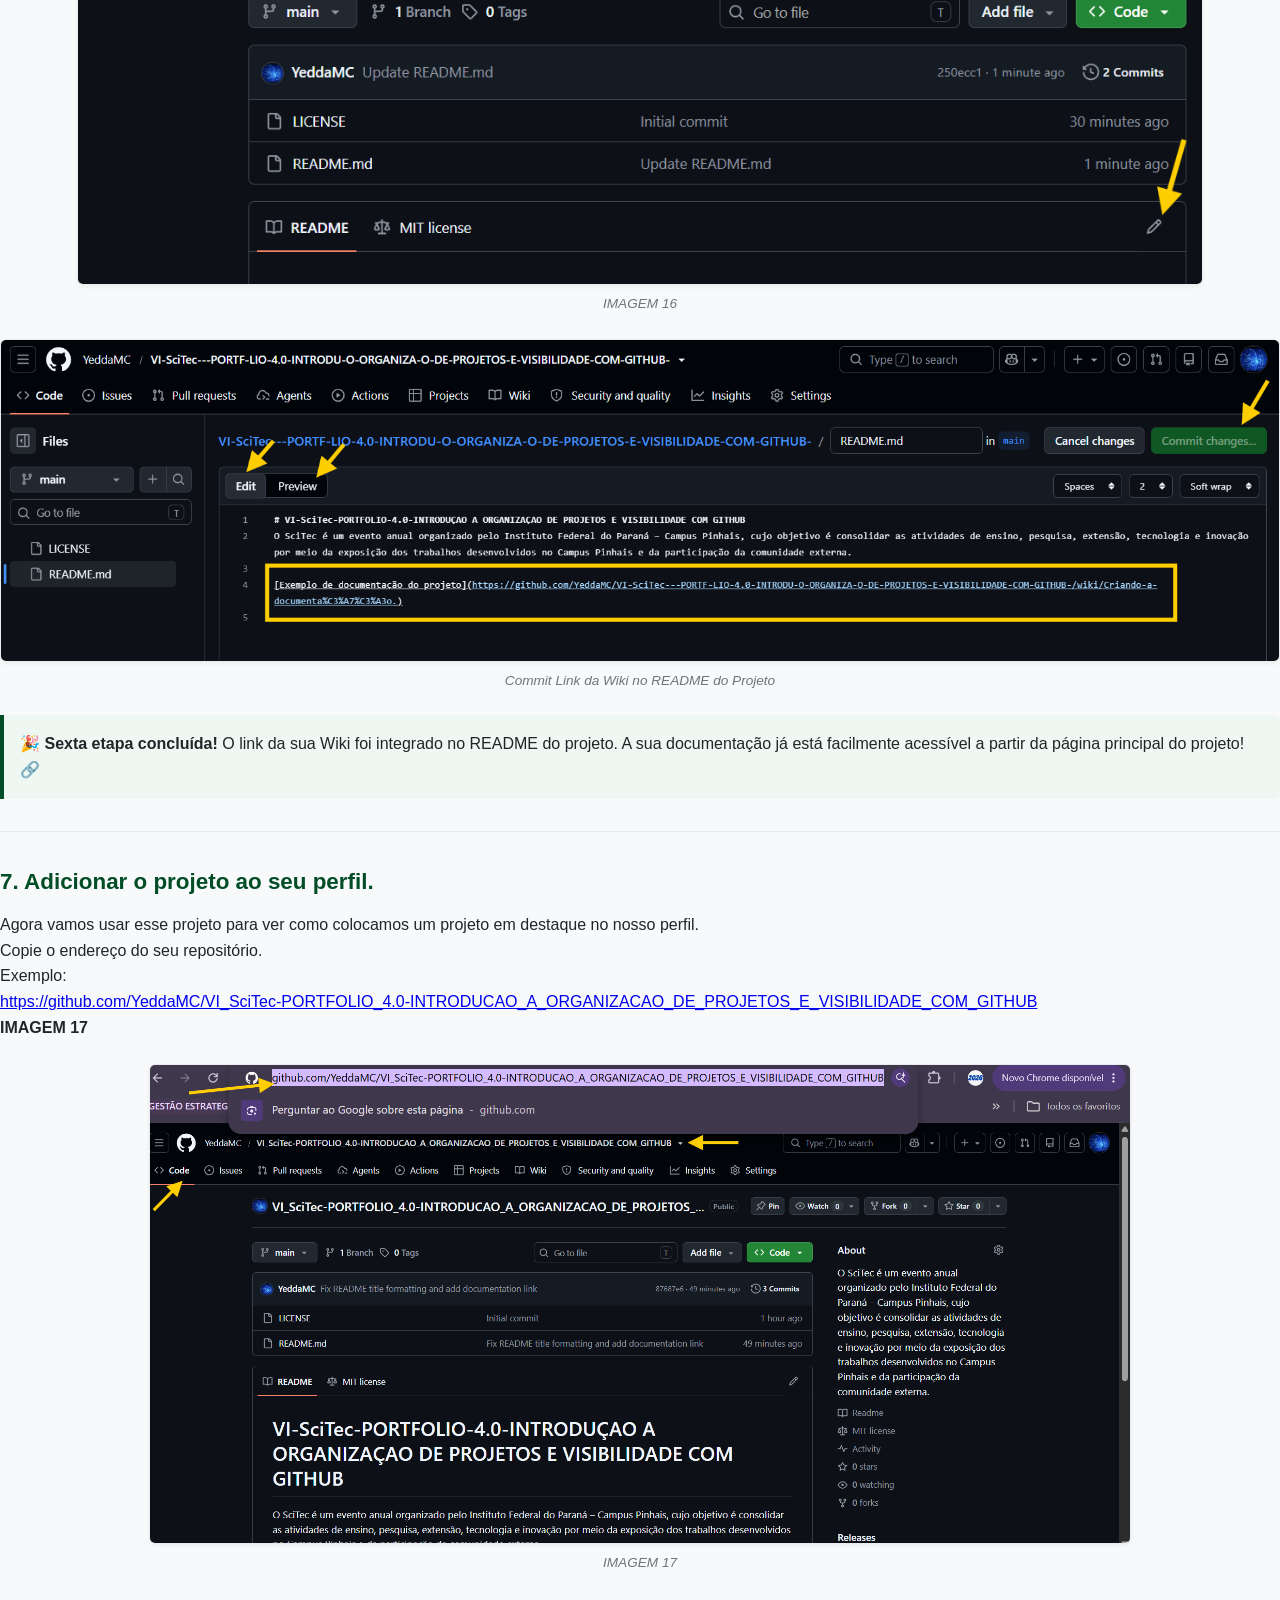
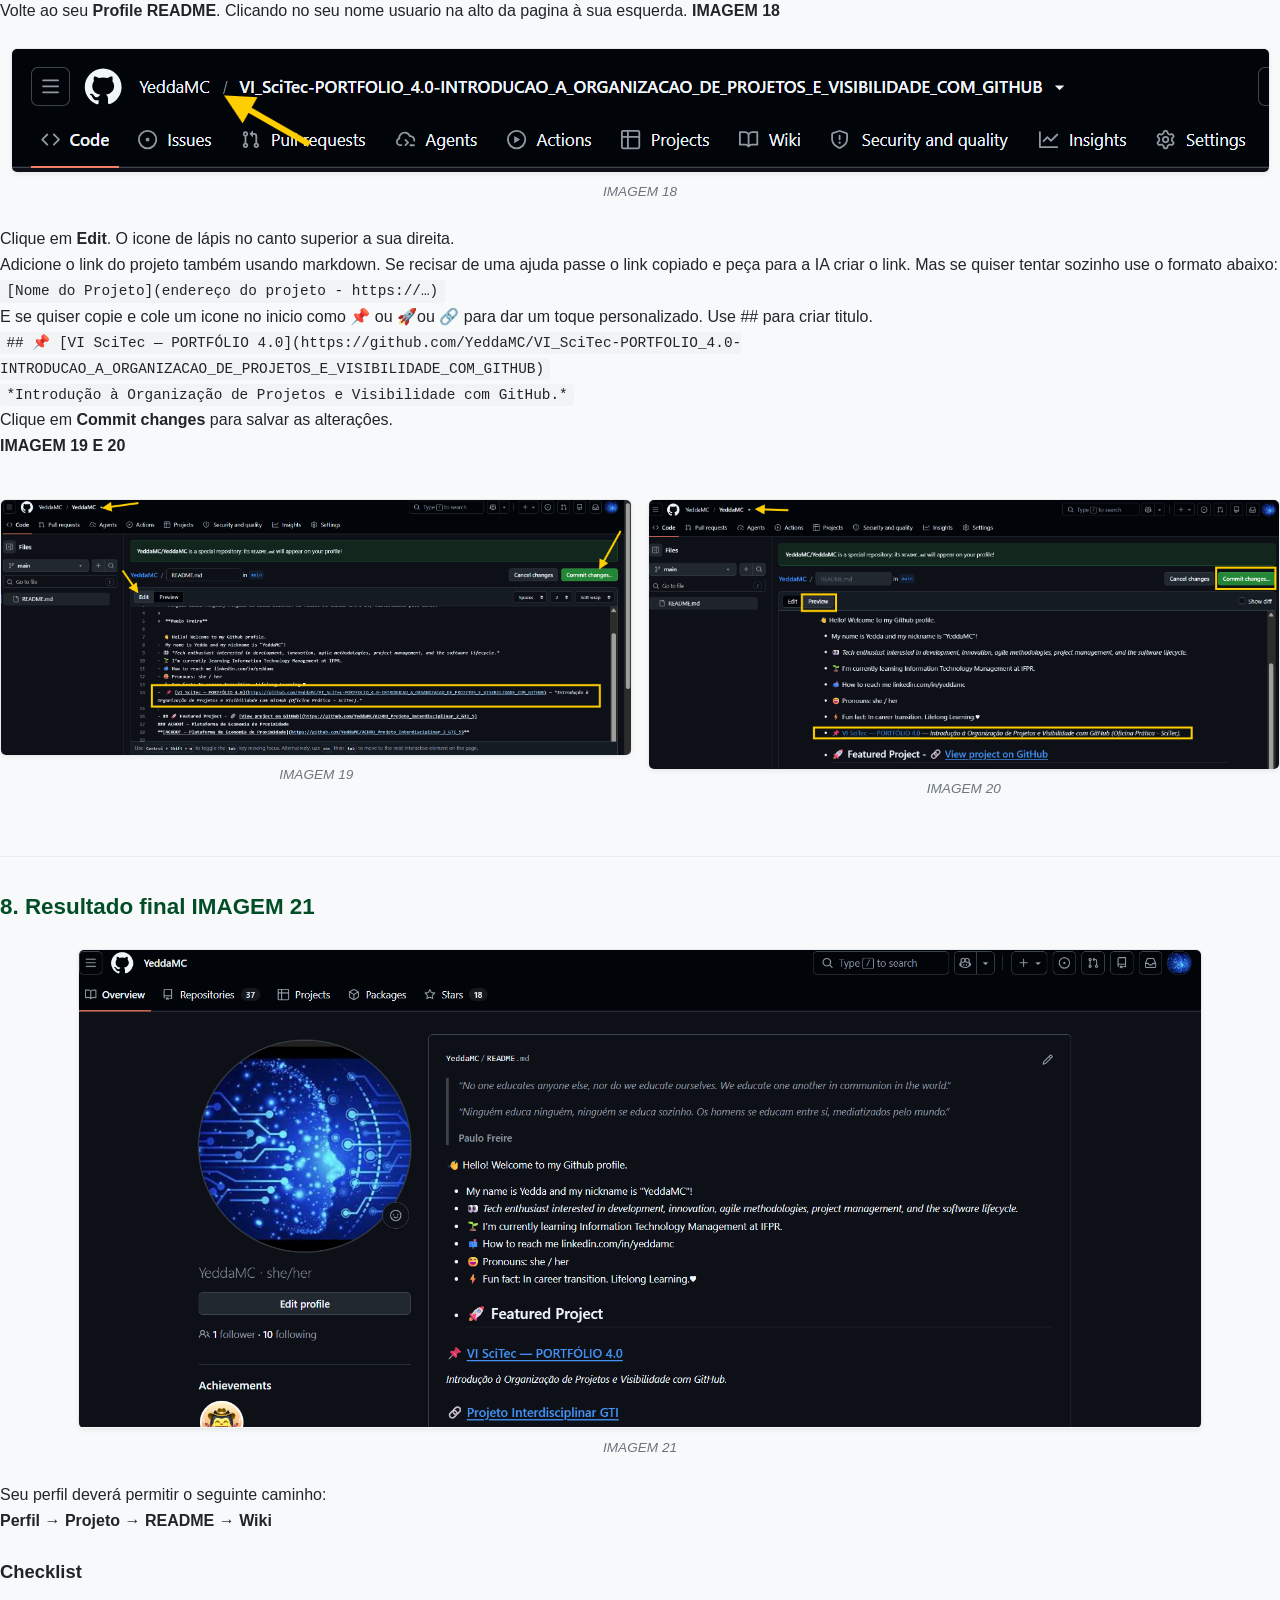
==== commit 636ff6b3: "Add link to GitHub in account creation section Updated instructions to include a link to GitHub." ====
--- a/tutorial.html
+++ b/tutorial.html
@@ -51,8 +51,8 @@
     <!-- 1. CRIAR SUA CONTA NO GITHUB -->
     <h2>1. Criar sua conta no GitHub</h2>
 
-    <h3>1.1 Acesse o GitHub</h3>
-    <p>Acesse o site do GitHub<br>Clique em <strong>Sign up</strong>.</p>
+   <h3>1.1 Acesse o GitHub</h3>
+<p>Acesse o site do <a href="https://github.com">GitHub</a></p>
     <figure class="img-container">
       <img src="APOSTILA%20IMAGENS/Captura%20de%20tela%202026-09-19%20163440.png" alt="Acesse o GitHub">
       <figcaption>[INSERIR CAPTURA DA TELA]</figcaption>
